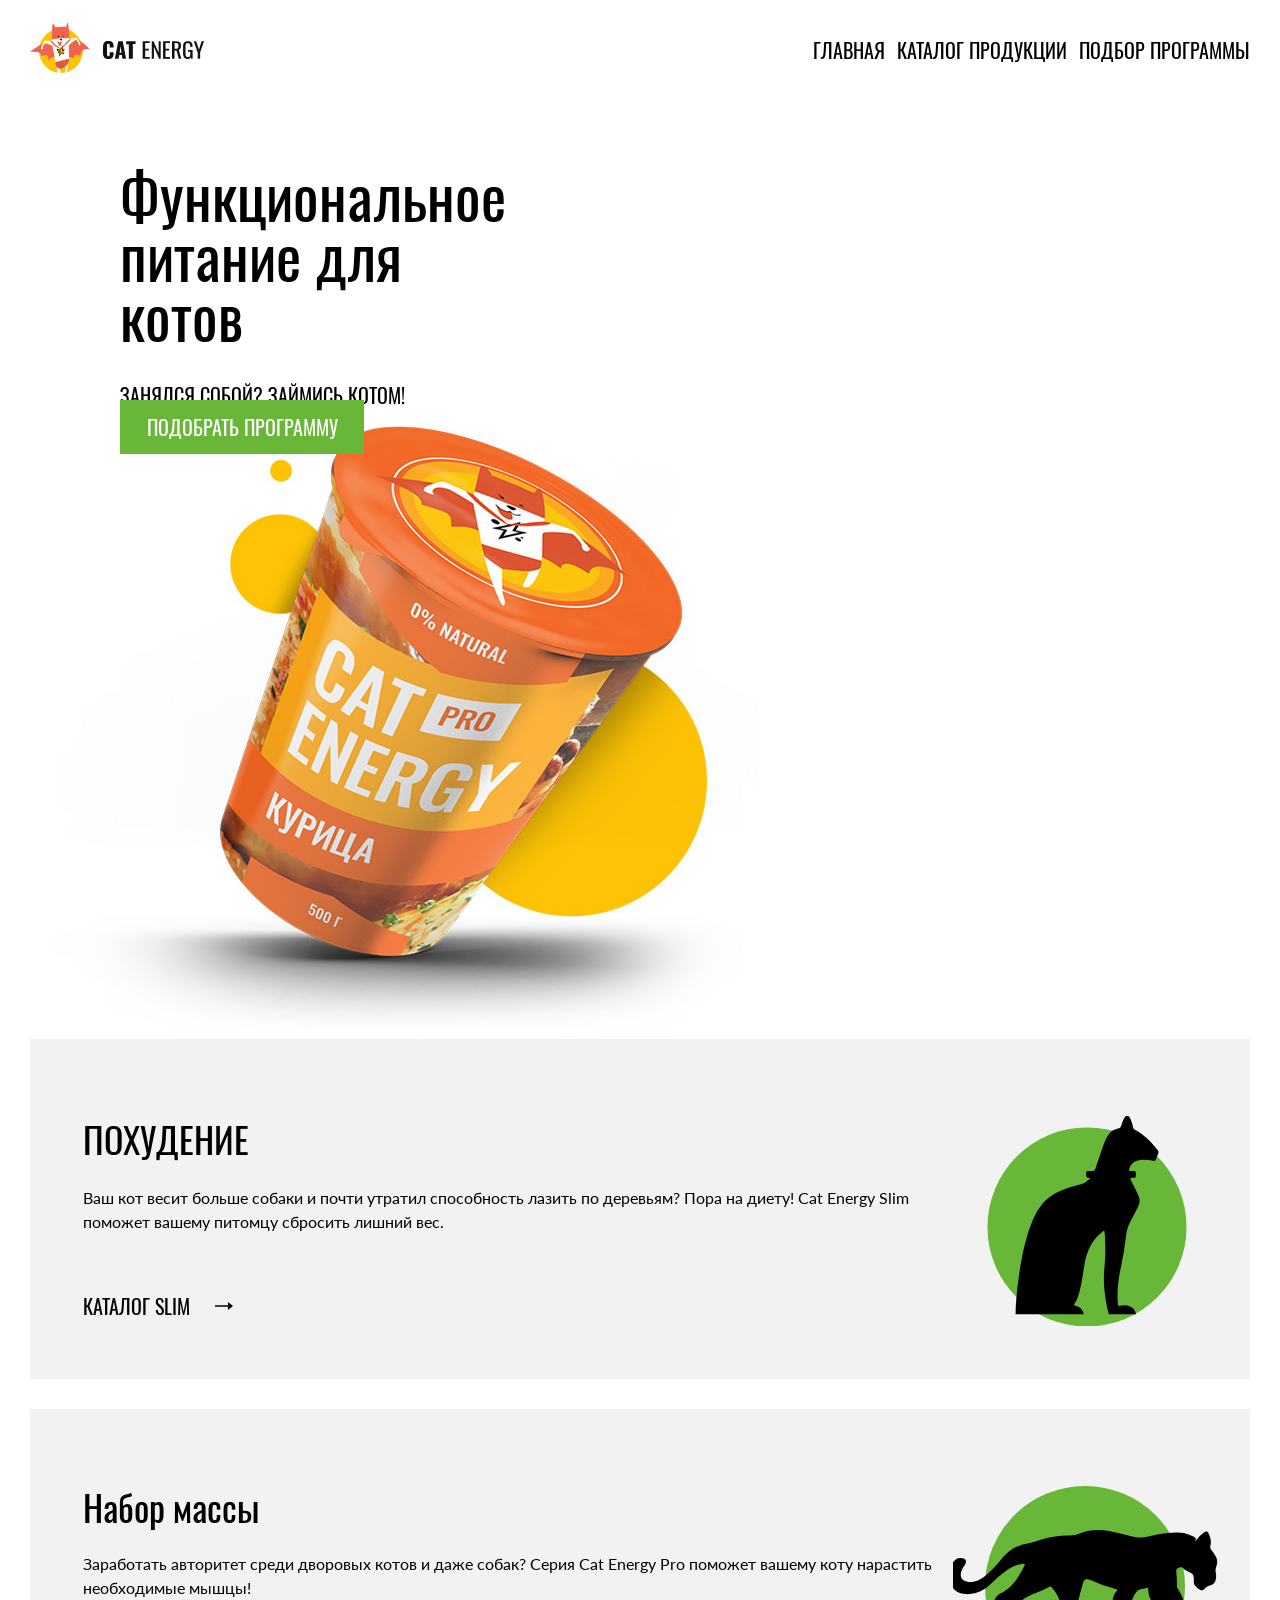
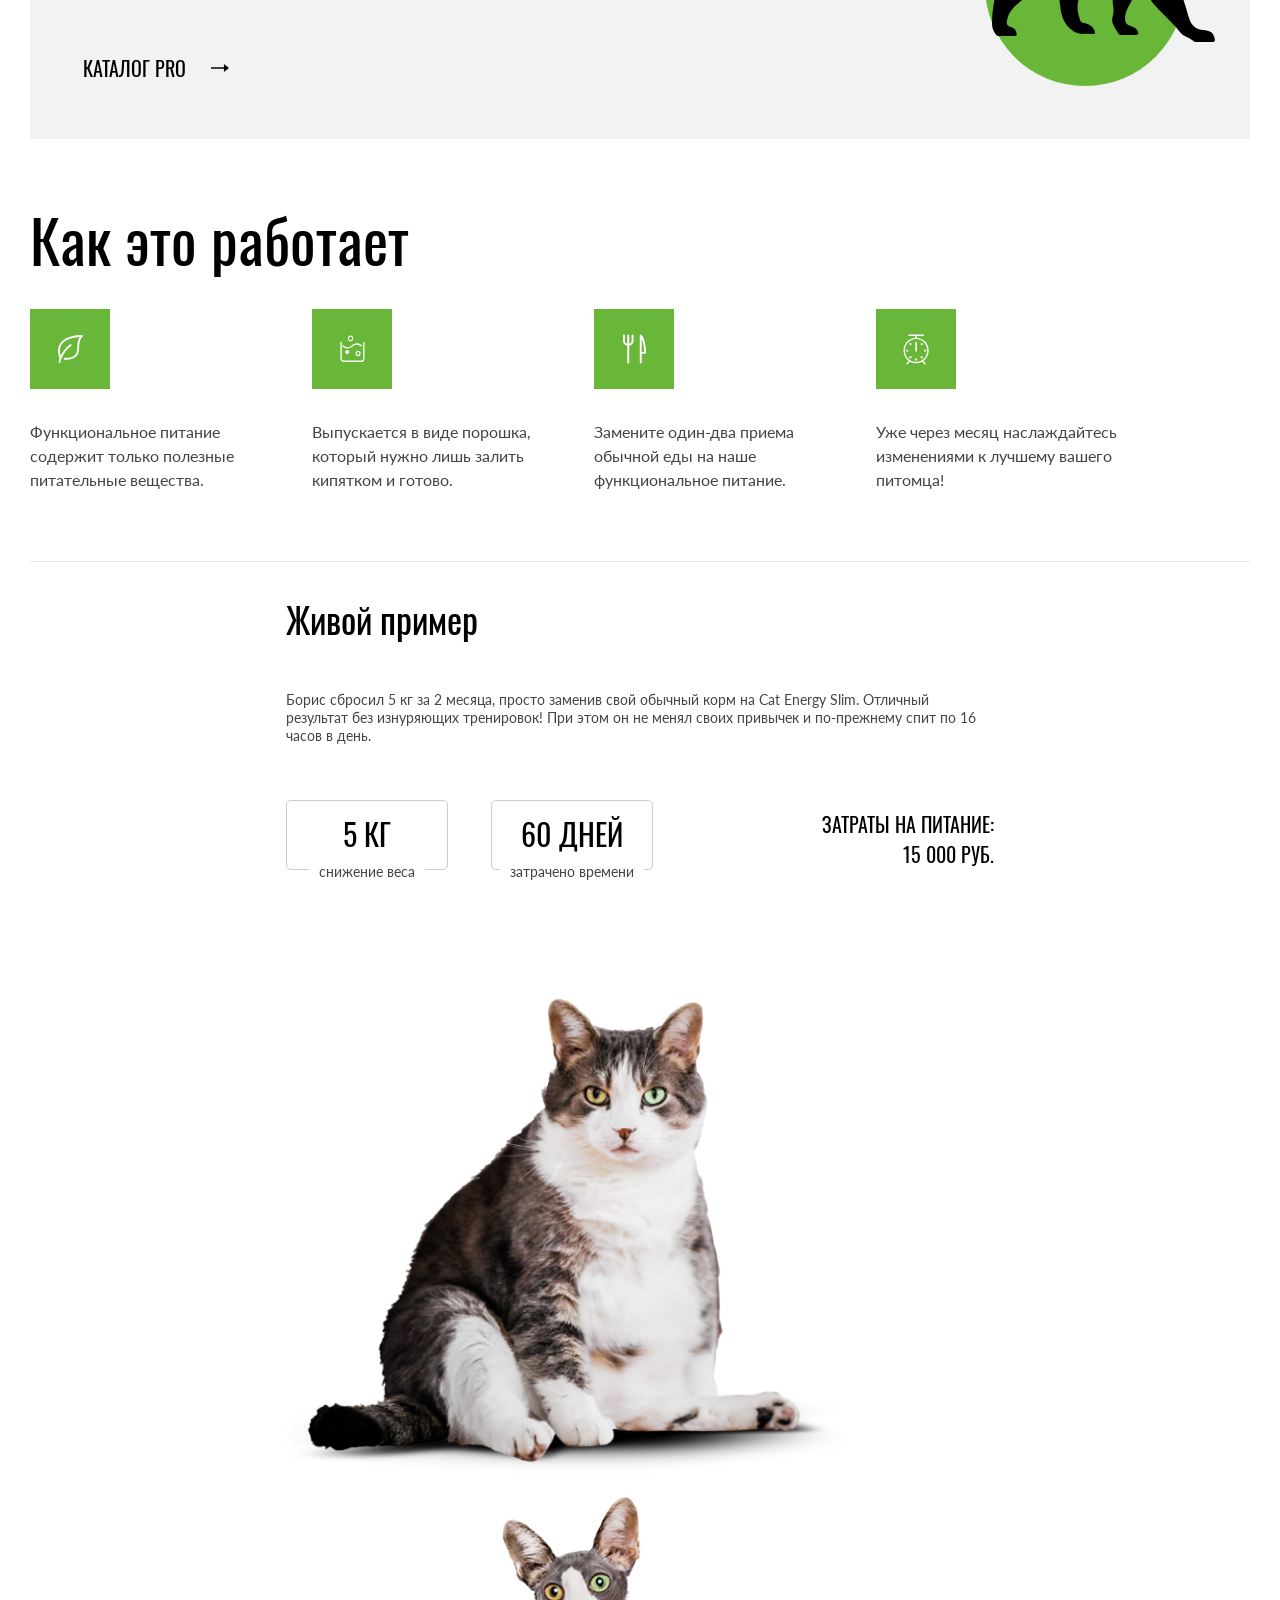
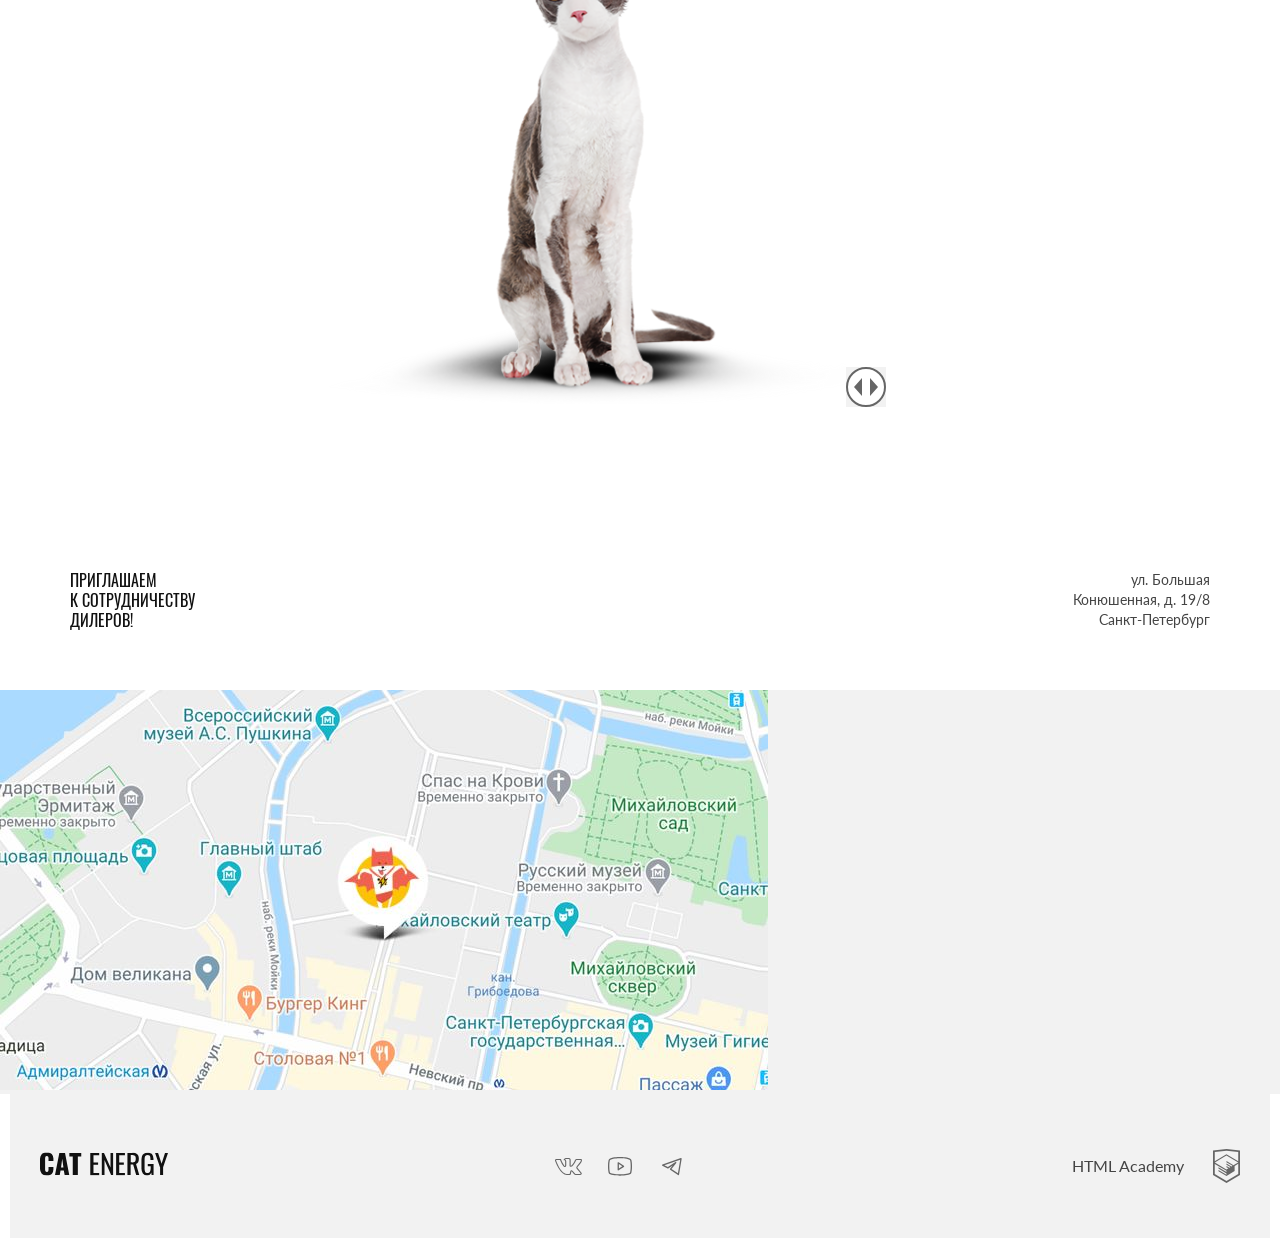
==== index.html @ d6a77692 "Deploying to gh-pages from @ Sergeykanyugin/2157855-cat-energy-32@6ef570b27a015b5680f793f6cf1603b105" ====
<!DOCTYPE html><html class="page" lang="ru"><head><meta charset="UTF-8"><title>Главная - CAT ENERGY</title><meta name="viewport" content="width=device-width,initial-scale=1"><link rel="stylesheet" href="styles/styles.css"><link rel="icon" href="favicon.ico"><link rel="icon" href="favicons/icon.svg" type="image/svg+xml"><link rel="apple-touch-icon" href="favicons/apple.png"><link rel="manifest" href="manifest.webmanifest"><script src="scripts/index.js" defer="defer"></script></head><body class="page__body"><header class="header"><div class="header__wrapper"><a class="header__logo" href="index.html"><picture><source width="70" height="59" type="image/svg+xml" media="(min-width: 1440px)" srcset="images/logo-desktop.svg"><source width="60" height="50" type="image/svg+xml" media="(min-width: 768px)" srcset="images/logo-tablet.svg"><img class="header__image" src="images/logo-mobile.svg" width="33" height="38" alt="Логотип Кэт энерджи"></picture></a><a class="header__logo-text" href="index.html"><img src="images/logo-text.svg" width="101" height="18" alt="Логотип с названием магазина Кэт энерджи"> </a><button class="header__toggle" type="button" aria-label="Открыть меню"></button></div><nav class="nav"><div class="nav__wrapper"><ul class="nav__list"><li class="nav__item nav__item--activity"><a class="nav__item-link" href="index.html">ГЛАВНАЯ</a></li><li class="nav__item"><a class="nav__item-link" href="catalog.html">КАТАЛОГ ПРОДУКЦИИ</a></li><li class="nav__item"><a class="nav__item-link" href="program.html">ПОДБОР ПРОГРАММЫ</a></li></ul></div></nav></header><main class="main-container"><h1 class="visually-hidden">Кэт энерджи - лучшее питание для котов</h1><section class="program"><h2 class="program__title">Функциональное питание для котов</h2><p class="program__slogan">ЗАНЯЛСЯ СОБОЙ? ЗАЙМИСЬ КОТОМ!</p><picture><source width="552" height="499" type="image/png" media="(min-width: 1440px)" srcset="images/index-can-desktop@1x.png, images/index-can-desktop@2x.png 2x"><source width="709" height="609" type="image/png" media="(min-width: 768px)" srcset="images/index-can-tablet@1x.png, images/index-can-tablet@2x.png 2x"><img class="program__image" src="images/index-can-mobile@1x.png" srcset="images/index-can-mobile@2x.png 2x" width="280" height="270" alt="Упаковка Кэт энерджи"></picture><a class="program__button button" href="catalog.html">ПОДОБРАТЬ ПРОГРАММУ</a></section><section class="add-catalog"><h2 class="visually-hidden">Какой каталог выбрать</h2><ul class="add-catalog__list"><li class="add-catalog__item add-catalog__item--lose"><h2 class="add-catalog__title">ПОХУДЕНИЕ</h2><p class="add-catalog__description">Ваш кот весит больше собаки и почти утратил способность лазить по деревьям? Пора на диету! Cat Energy Slim поможет вашему питомцу сбросить лишний вес.</p><a class="add-catalog__link" href="catalog.html">КАТАЛОГ SLIM</a></li><li class="add-catalog__item add-catalog__item--gain"><h2 class="add-catalog__title">Набор массы</h2><p class="add-catalog__description">Заработать авторитет среди дворовых котов и даже собак? Серия Cat Energy Pro поможет вашему коту нарастить необходимые мышцы!</p><a class="add-catalog__link" href="catalog.html">КАТАЛОГ PRO</a></li></ul></section><section class="work"><div class="work__wrapper"><h2 class="work__title">Как это работает</h2><ul class="work__list"><li class="work__item work__item--leaf"><p class="work__description">Функциональное питание содержит только полезные питательные вещества.</p></li><li class="work__item work__item--botle"><p class="work__description">Выпускается в виде порошка, который нужно лишь залить кипятком и готово.</p></li><li class="work__item work__item--eat"><p class="work__description">Замените один-два приема обычной еды на наше функциональное питание.</p></li><li class="work__item work__item--time"><p class="work__description">Уже через месяц наслаждайтесь изменениями к лучшему вашего питомца!</p></li></ul></div></section><section class="stats"><h2 class="stats__title">Живой пример</h2><p class="stats__description">Борис сбросил 5 кг за 2 месяца, просто заменив свой обычный корм на Cat Energy Slim. Отличный результат без изнуряющих тренировок! При этом он не менял своих привычек и по-прежнему спит по 16 часов в день.</p><dl class="stats__list"><div class="stats__item"><dt class="stats__example">снижение веса</dt><dd class="stats__text">5 КГ</dd></div><div class="stats__item"><dt class="stats__example">затрачено времени</dt><dd class="stats__text">60 ДНЕЙ</dd></div><div class="stats__item-cost"><dt class="stats__cost-example">ЗАТРАТЫ НА ПИТАНИЕ:</dt><dd class="stats__cost-text">15 000 РУБ.</dd></div></dl><div class="stats__difference slider"><picture><source width="560" height="512" type="image/png" media="(min-width: 768px)" srcset="images/cat-before-tablet@1x.png, images/cat-before-tablet@2x.png 2x"><img class="stats__image" src="images/cat-before-mobile@1x.png" srcset="images/cat-before-mobile@2x.png 2x" width="280" height="256" alt="Картинка толстого кота слева"></picture><picture><source width="560" height="512" type="image/png" media="(min-width: 768px)" srcset="images/cat-after-tablet@1x.png, images/cat-after-tablet@2x.png 2x"><img class="stats__image" src="images/cat-after-mobile@1x.png" srcset="images/cat-after-mobile@2x.png 2x" width="280" height="256" alt="Картинка худого кота справа"></picture><button class="stats__slider" type="button" aria-label="Кнопка слайдера"></button></div></section></main><footer class="footer"><div class="footer__address address"><b class="address__title">ПРИГЛАШАЕМ<br>К СОТРУДНИЧЕСТВУ ДИЛЕРОВ!</b><p class="address__text">ул. Большая Конюшенная, д. 19/8 Санкт-Петербург</p></div><div class="footer__map location"><picture><source width="1440" height="400" type="image/jpg" media="(min-width: 1440px)" srcset="images/location-desktop@1x.jpg, images/location-desktop@2x.jpg 2x"><source width="768" height="400" type="image/jpg" media="(min-width: 768px)" srcset="images/location-tablet@1x.jpg, images/location-tablet@2x.jpg 2x"><img class="location__image" src="images/location-mobile@1x.jpg" srcset="images/location-mobile@2x.jpg 2x" width="320" height="362" alt="Локация магазина"></picture></div><div class="footer__logo-wrapper"><div class="footer__logo logo-text"><a class="logo-text__link" href="index.html"><img src="images/logo-text.svg" width="128" height="24" alt="Название магазина Кэт энерджи"></a></div><div class="footer__social social"><ul class="social__list"><li class="social__item"><a class="social__link social__link--vkontakte" href="https://vk.com/htmlacademy"><span class="visually-hidden">Мы в вконтакте</span></a></li><li class="social__item"><a class="social__link social__link--youtube" href="https://www.youtube.com/user/htmlacademyru"><span class="visually-hidden">Мы на ютубе</span></a></li><li class="social__item"><a class="social__link social__link--telegram" href="https://t.me/htmlacademy"><span class="visually-hidden">Мы в телеграме</span></a></li></ul></div><div class="footer__link"><a class="footer__copyright" href="#">HTML Academy</a></div></div></footer></body></html>
---- styles/styles.css ----
body{color:#444;font-family:Lato,sans-serif;font-size:14px;line-height:18px}.page__body{margin:auto 20px}a{text-decoration:none}@media (width>=768px){.page__body{margin:auto 30px}}@media (width>=1440px){.page__body{margin:auto 110px}}@font-face{font-family:Lato;font-weight:400;font-style:normal;src:url(../fonts/lato/Lato-Regular.woff2)format("woff2");font-display:swap}@font-face{font-family:Oswald;font-weight:400;font-style:normal;src:url(../fonts/oswald/oswaldregular.woff2)format("woff2");font-display:swap}.visually-hidden{white-space:nowrap;-webkit-clip-path:inset(100%);clip-path:inset(100%);clip:rect(0 0 0 0);border:0;width:1px;height:1px;margin:-1px;padding:0;position:absolute;overflow:hidden}.button{text-align:center;color:#fff;cursor:pointer;background-color:#68b738;border:none;font-family:Oswald,sans-serif;font-size:16px;font-weight:400;line-height:20px;text-decoration:none;display:block}.header{color:#000;background-color:#fff;flex-direction:column;margin:0;padding:10px 0 14px;list-style:none;display:flex}.header__wrapper{flex-direction:row;justify-content:space-between;align-items:center;margin:0;padding:0;display:flex}.header__logo{justify-content:center;align-items:center;width:33px;height:38px;display:flex}.header__image:hover{opacity:.8}.header__image:active{opacity:.6}.header__logo-text{justify-content:center;align-items:center;display:flex}.header__logo-text:hover{opacity:.8}.header__logo-text:active{opacity:.6}.header__toggle{background-color:#fff;background-image:url(../icons/stack.svg#logo-menu);background-repeat:no-repeat;background-size:contain;border:none;width:24px;height:24px}@media (width>=768px){.header{flex-direction:row;justify-content:space-between;align-items:center;padding:0}.header__toggle{display:none}.header__logo{width:60px;height:100px}.header__logo-text{width:101px;margin-left:13px;margin-right:auto}}@media (width>=1440px){.header__logo{height:114px;margin-right:13px}.header__logo-text{margin-left:14px;margin-right:auto}.header__toggle{display:none;position:relative}}.nav{color:#000;margin:0;padding:0;font-family:Oswald,sans-serif;font-size:20px;line-height:20px;display:flex}.nav__list{flex-direction:column;margin:0;padding:0;list-style:none;display:flex}.nav__wrapper{flex-wrap:wrap;margin:0;padding:0;list-style:none;display:block}.nav__item-link{color:#000}@media (width>=768px){.nav__list{flex-direction:row;justify-content:space-between;width:437px;display:flex}}@media (width>=1440px){.nav__list{flex-direction:row;justify-content:space-between;width:473px;display:flex}}.site-list__item{color:#000;font-family:Oswald,sans-serif;font-size:20px;line-height:20px}.program{background-color:#68b738;margin-left:-20px;margin-right:-20px}@media (width>=768px){.program{background-color:#fff;margin:0;padding-top:65px}}@media (width>=1440px){.program{height:580px;padding-top:110px}}.program__title{text-align:center;color:#fff;width:250px;margin:auto 35px;font-family:Oswald,sans-serif;font-size:36px;font-weight:400;line-height:36px}@media (width>=768px){.program__title{color:#000;text-align:start;width:416px;margin-left:90px;font-size:60px;line-height:60px}}@media (width>=1440px){.program__title{margin-left:80px}}.program__slogan{text-align:center;color:#fff;width:200px;margin:25px 0 0 60px;font-family:Oswald,sans-serif;font-size:14px;font-weight:400;line-height:14px}@media (width>=768px){.program__slogan{color:#000;text-align:start;width:285px;margin-top:40px;margin-left:90px;font-size:20px;line-height:20px}}.program__image{margin-top:29px;margin-left:20px;padding:0}@media (width>=768px){.program__image{margin-top:21px}}@media (width>=1440px){.program__image{margin:0;position:absolute;top:143px;left:557px}}.program__button{color:#fff;width:280px;margin-top:3px;margin-left:20px;padding:10px 0}@media (width>=768px){.program__button{width:244px;margin:0;padding:14px 0;font-size:20px;line-height:26px;position:absolute;top:400px;left:120px}}@media (width>=1440px){.program__button{top:456px;left:190px}}.add-catalog__list{flex-flow:column wrap;justify-content:center;gap:20px;margin:0;padding:20px 0;list-style:none;display:flex}@media (width>=768px){.add-catalog__list{gap:30px;padding:0 0 45px}}@media (width>=1440px){.add-catalog__list{flex-direction:row;gap:80px;padding:82px 0 71px}}.add-catalog__item{background-color:#f2f2f2;grid-template-columns:70px 1fr;gap:22px 0;padding:21px 20px;display:grid}@media (width>=768px){.add-catalog__item{grid-template-rows:repeat(3,auto);grid-template-columns:1fr 240px;gap:24px 10px;padding:77px 63px 53px 53px}}@media (width>=1440px){.add-catalog__item{grid-template-columns:152px 1fr;gap:10px;max-width:466px;padding:47px 52px 55px}}.add-catalog__item:before{content:"";background-color:#f2f2f2;background-position:50%;background-repeat:no-repeat;background-size:contain;width:67px;height:50px}@media (width>=768px) and (width<=1439px){.add-catalog__item:before{grid-area:1/2/-1/3;justify-self:end}}.add-catalog__item--lose:before{background-image:url(../icons/stack.svg#cat-back);background-repeat:no-repeat;background-size:50px 53px}@media (width>=768px){.add-catalog__item--lose:before{background-size:200px 211px;width:200px;height:210px}}@media (width>=1440px){.add-catalog__item--lose:before{background-size:100px 106px;width:100px;height:106px;margin-top:-6px}}.add-catalog__item--gain:before{background-image:url(../icons/stack.svg#tiger-back);background-repeat:no-repeat;background-size:67px 50px}@media (width>=768px){.add-catalog__item--gain:before{background-size:268px 200px;align-self:center;width:268px;height:200px;margin-left:0;margin-right:-34px}}@media (width>=1440px){.add-catalog__item--gain:before{background-size:134px 100px;width:134px;height:100px;margin-left:-15px;margin-right:0}}.add-catalog__title{color:#000;align-self:center;margin:0;font-family:Oswald,sans-serif;font-size:24px;font-weight:400;line-height:37px}@media (width>=768px){.add-catalog__title{font-size:36px;line-height:36px}}.add-catalog__description{color:#444;text-align:left;grid-column:1/-1;margin:0;font-size:14px;line-height:18px}@media (width>=768px){.add-catalog__description{color:#000;font-size:16px;line-height:24px}}@media (width>=1440px){.add-catalog__description{padding-top:30px}}@media (width>=768px) and (width<=1439px){.add-catalog__description{grid-area:unset}}.add-catalog__link{color:#000;grid-column:1/-1;align-items:center;padding-top:19px;font-family:Oswald,sans-serif;font-size:16px;line-height:16px;text-decoration:none;display:flex}@media (width>=768px){.add-catalog__link{color:#000;border:none;gap:25px;font-size:20px;line-height:1.5em}}@media (width>=768px) and (width<=1439px){.add-catalog__link{grid-area:unset;justify-self:start}}@media (width>=1440px){.add-catalog__link{padding-top:13px}}.add-catalog__link:after{content:"";background-color:#f2f2f2;background-image:url(../icons/stack.svg#arrow);background-position:50%;background-repeat:no-repeat;background-size:contain;width:24px;height:12px;display:block}.work{margin:0;padding:0 0 49px;display:flex}@media (width>=768px){.work{padding:25px 0 69px}}@media (width>=1440px){.work{padding:51px 79px 47px 0}}.work__title{color:#000;margin:0;padding:0;font-family:Oswald,sans-serif;font-size:36px;font-weight:400;line-height:40px}@media (width>=768px){.work__title{font-size:60px;line-height:60px}}.work__list{flex-direction:column;gap:20px;margin:40px 0 0;padding:0;list-style:none;display:flex}@media (width>=768px){.work__list{flex-flow:wrap;gap:37px}}@media (width>=1440px){.work__list{flex-flow:row;gap:37px 80px}}.work__item{flex-direction:row;justify-content:space-between;gap:20px;display:flex}@media (width>=768px){.work__item{flex-direction:column;gap:31px}}.work__item:before{content:"";background-color:#68b738;background-position:50%;background-size:contain;width:60px;height:60px;display:block}@media (width>=768px){.work__item:before{width:80px;height:80px}}.work__item--leaf:before{background-image:url(../icons/stack.svg#icon-leaf);background-repeat:no-repeat;background-size:30px 32px}.work__item--botle:before{background-image:url(../icons/stack.svg#icon-botle);background-repeat:no-repeat;background-size:25px 28px}.work__item--eat:before{background-image:url(../icons/stack.svg#icon-eat);background-repeat:no-repeat;background-size:25px 30px}.work__item--time:before{background-image:url(../icons/stack.svg#icon-time);background-repeat:no-repeat;background-size:26px 31px}.work__description{width:245px;margin:0}@media (width>=768px){.work__description{font-size:16px;line-height:24px}}.stats{padding-top:25px 0 40px;background-color:#eaeaea;grid-template-columns:1fr 280px 1fr;display:grid}@media (width>=768px){.stats{background-color:#fff;border-top:1px solid #e6e6e6;grid-template-columns:1fr 708px 1fr;padding:0 0 100px}}@media (width>=1440px){.stats{background:#f2f2f2;border-top:none;grid-template-rows:repeat(3,auto);grid-template-columns:1fr 433px 767px 1fr;padding-bottom:50px}}.stats__title{color:#000;grid-area:1/2/2/3;margin:0;padding-bottom:40px;font-family:Oswald,sans-serif;font-size:36px;font-weight:400;line-height:40px}@media (width>=768px){.stats__title{padding-top:45px;padding-bottom:60px;line-height:24px}}@media (width>=1440px){.stats__title{padding-top:48px;padding-bottom:76px}}.stats__description{grid-column:2/3;margin:0;padding-bottom:20px;font-size:14px;line-height:18px}@media (width>=768px){.stats__description{padding-bottom:55px}}@media (width>=1440px){.stats__description{padding-top:70px;padding-bottom:70px}}.stats__list{flex-wrap:wrap;grid-column:2/3;justify-content:center;gap:15px 32px;margin:0;padding-bottom:20px;display:flex}@media (width>=768px){.stats__list{justify-content:start;gap:43px;padding-bottom:100px}}@media (width>=1440px){.stats__list{gap:54px 43px;padding-bottom:25px}}.stats__item{flex-direction:column;flex-basis:124px;display:flex}@media (width>=768px){.stats__item{flex-basis:162px}}.stats__example{text-align:center;color:#444;text-transform:lowercase;background-color:#eaeaea;order:2;align-self:center;margin:-8px 19px 0;padding:0 10px;font-size:12px;line-height:12px;display:block}@media (width>=768px){.stats__example{background-color:#fff;margin:-4px 8px 0;font-size:14px}}@media (width>=1440px){.stats__example{background-color:#f2f2f2}}.stats__text{text-align:center;text-transform:uppercase;color:#000;border:1px solid #cdcdcd;border-radius:5px;margin:0;padding:11px 14px 14px;font-family:Oswald,sans-serif;font-size:24px;line-height:24px}@media (width>=768px){.stats__text{padding:14px 14px 17px;font-size:30px;line-height:37px}}.stats__item-cost{text-transform:uppercase;color:#000;flex-wrap:wrap;justify-content:center;gap:10px;width:100%;font-family:Oswald,sans-serif;font-size:14px;font-weight:400;line-height:20px;display:flex}@media (width>=768px) and (width<=1439px){.stats__item-cost{text-align:right;flex-direction:column;flex-basis:290px;width:auto;margin-left:auto;font-size:20px}}@media (width>=1440px){.stats__item-cost{gap:25px;width:365px;font-size:20px}}.stats__cost-text{margin:0}.stats__difference{grid-column:2/3;justify-self:center}@media (width>=1440px){.stats__difference{grid-area:1/3/-1/4;justify-self:right;margin-top:50px}}.stats__slider{background-color:#f2f2f2;background-image:url(../icons/stack.svg#slider);border:none;width:40px;height:40px}.footer{flex-direction:column;margin:0;padding:0;display:flex}.footer__address{padding:26px 0;display:flex}@media (width>=768px){.footer__address{justify-content:space-between;padding:60px 40px}}@media (width>=1440px){.footer__address{width:407px;margin-top:95px;margin-left:110px;padding:60px 78px;position:absolute}}.address__text{width:140px;margin:0}@media (width>=768px){.address__text{text-align:right}}@media (width>=1440px){.address__text{text-align:left}}.address__title{text-align:left;width:140px}.footer__map{background-color:#f2f2f2;margin:0 -20px}@media (width>=768px){.footer__map{margin:0 -30px}}@media (width>=1440px){.footer__map{margin:0 -110px}}.footer__logo-wrapper{background-color:#f2f2f2;margin:0 -20px}@media (width>=768px){.footer__logo-wrapper{flex-direction:row;justify-content:space-between;align-items:center;margin:0 -20px;padding:55px 30px;display:flex}}@media (width>=1440px){.footer__logo-wrapper{margin:0 -110px;padding:55px 110px}}.footer__logo{text-align:center;background-color:#f2f2f2;border-bottom:1px solid #d9d9d9;margin:0 20px;padding:40px 0 20px}@media (width>=768px){.footer__logo{border-bottom:none;margin:0;padding:0}}.footer__social{background-color:#f2f2f2;margin:0;padding:0 20px}@media (width>=768px){.footer__social{padding:0}}.social__list{border-bottom:1px solid #d9d9d9;justify-content:space-between;margin:0;padding:20px 74px;display:flex}@media (width>=768px){.social__list{border-bottom:none;width:132px;padding:0}}.footer__link{margin:0;padding:20px 20px 40px}@media (width>=768px){.footer__link{width:168px;padding:0}}.footer__copyright{color:#444;justify-content:space-between;align-items:center;font-size:16px;line-height:20px;display:flex}.footer__copyright:after{content:"";background-image:url(../icons/stack.svg#htmlacademy);background-position:50%;background-repeat:no-repeat;background-size:contain;width:27px;height:34px;display:block}.address{background-color:#fff}.address--grey{background-color:#f2f2f2}.address__title{color:#111;font-family:Oswald,sans-serif;font-size:16px;font-weight:400;line-height:20px}.address__text{line-height:20px}.social__item{list-style-type:none}.social__link:before{content:"";background-position:50%;background-size:contain;width:28px;height:22px;display:block}.social__link--vkontakte:before{background-image:url(../icons/stack.svg#vkontakte);background-repeat:no-repeat;background-size:contain}.social__link--youtube:before{background-image:url(../icons/stack.svg#youtube);background-repeat:no-repeat;background-size:contain}.social__link--telegram:before{background-image:url(../icons/stack.svg#telegram);background-repeat:no-repeat;background-size:contain}.catalog__title{color:#000;margin:27px 0 41px;font-family:Oswald,sans-serif;font-size:36px;font-weight:400;line-height:36px}@media (width>=768px){.catalog__title{margin:40px 0 85px}}@media (width>=1440px){.catalog__title{margin:45px 0 85px}}.catalog__list{flex-wrap:wrap;margin:0;padding:0;list-style:none;display:flex}@media (width>=768px){.catalog__list{gap:60px;max-width:708px;margin-inline:auto}}@media (width>=1440px){.catalog__list{gap:65px 80px;max-width:1220px}}.catalog__item{border-top:1px solid #ebebeb;justify-content:center;width:100%;display:flex}@media (width>=768px){.catalog__item{width:unset;border:none}}.catalog__item:last-of-type{border-bottom:1px solid #ebebeb}.card{grid-template-rows:repeat(3,auto);grid-template-columns:140px 1fr;width:280px;padding:20px 0 25px;display:grid}@media (width>=768px){.card{grid-template-rows:auto 1fr auto;grid-template-columns:1fr;gap:16px;width:250px;padding:0 37px 40px}}@media (width>=1440px){.card{grid-template-rows:auto auto 1fr auto;gap:7px;width:169px}}.card--all{background:#fff;flex-direction:column;display:flex}@media (width>=768px){.card--all{border:2px solid #f2f2f2;margin-top:81px;padding:0 35px 38px}}.card--all:before{content:"";background-image:url(../icons/stack.svg#plus);background-position:50%;background-repeat:no-repeat;background-size:contain;place-self:center;width:30px;height:30px;margin-top:3px;margin-bottom:24px;display:block}@media (width>=768px){.card--all:before{width:60px;height:60px;margin-top:50px;margin-bottom:33px}}@media (width>=1440px){.card--all:before{margin-bottom:30px}}.card__link-image{grid-row:1/-2;place-self:center}@media (width>=768px){.card__link-image{grid-row:unset}}.card__image{object-fit:contain;object-position:center;height:100px}@media (width>=768px){.card__image{height:225px}}.card__link-title{width:90px;text-decoration:none;transition:opacity .5s}@media (width>=768px){.card__link-title{justify-self:center;width:150px}}.card__link-title:hover{opacity:.6}.card__link-title:active{opacity:.3}.card__title{color:#222;text-transform:uppercase;margin:0 0 14px;font-family:Oswald,sans-serif;font-size:16px;font-weight:400;line-height:20px}@media (width>=768px){.card__title{text-align:center;margin-bottom:0;font-size:20px;line-height:24px}}@media (width>=1440px){.card__title{margin-bottom:10px}}.card__title--all{text-align:center;color:#111;font-family:Oswald,sans-serif;font-size:16px;line-height:20px}@media (width>=768px) and (width<=1439px){.card__title--all{margin-bottom:10px;padding-inline:35px}}@media (width>=1440px){.card__title--all{margin-bottom:20px}}.card__list{text-align:center;margin:0;padding:0;font-size:12px;line-height:16px}@media (width>=768px){.card__list{flex-grow:1;font-size:16px;line-height:18px}}.card__item{justify-content:space-between;display:flex}@media (width>=768px){.card__item{border-bottom:1px solid #cdcdcd;padding:5px 0}}.card__item:last-of-type{padding-bottom:10px}.card__food{text-align:left}@media (width>=768px){.card__food{line-height:20px}}.card__description{text-align:right;margin:0}@media (width>=768px){.card__description{line-height:20px}}.card__description--all{text-align:center;font-size:16px;line-height:18px}@media (width>=768px){.card__description--all{padding-inline:35px}}@media (width>=1440px){.card__description--all{padding:0}}.card__button{grid-area:-2/1/-1/-1;margin-top:20px;padding:10px 0}@media (width>=768px){.card__button{grid-row:unset;grid-column:unset;margin-top:10px;font-size:16px;line-height:20px}}@media (width>=1440px){.card__button{margin-top:25px}}@media (width>=768px){.card__button--show{margin-top:82px}}@media (width>=1440px){.card__button--show{margin-top:90px}}.more-catalog__title{text-align:center;color:#000;font-family:Oswald,sans-serif;font-size:24px;line-height:24px}.more-card__title{text-align:center;color:#222;font-family:Oswald,sans-serif;font-size:16px;font-weight:400;line-height:16px}.more-card__item{line-height:14px}.more-card__amount{text-align:left}.more-card__price{text-align:right}.promotion{background-color:#68b738}.promotion__description{text-align:center;font-size:16px;line-height:20px}.promotion__present:before{content:"";background-color:#68b738;background-image:url(../icons/stack.svg#icon-gift);background-position:50%;background-repeat:no-repeat;background-size:contain;width:78px;height:80px;display:block}.email-form__title{text-align:center;color:#000;font-family:Oswald,sans-serif;font-size:24px;font-weight:400;line-height:24px}.email-form__label{text-align:center;color:#000;font-family:Oswald,sans-serif;font-size:16px;font-weight:400;line-height:24px}.email-form__button{font-size:20px;line-height:26px}
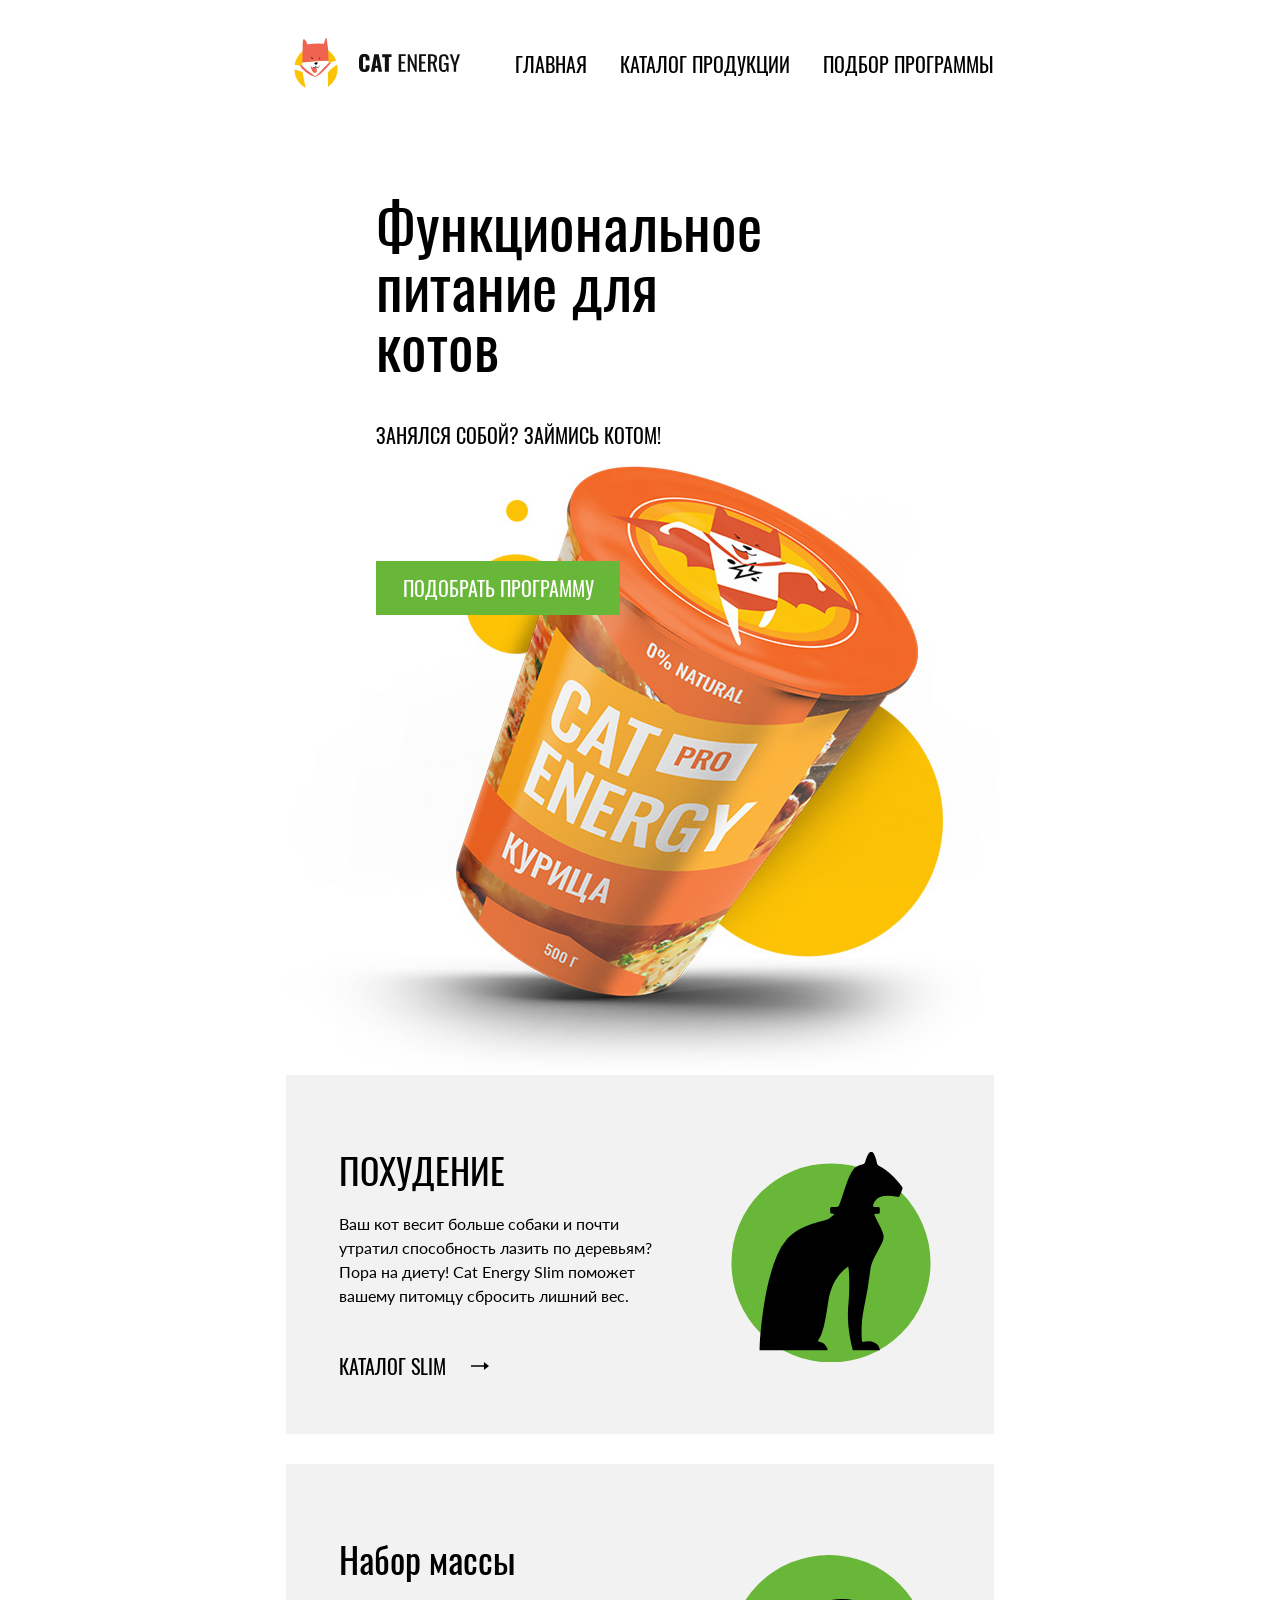
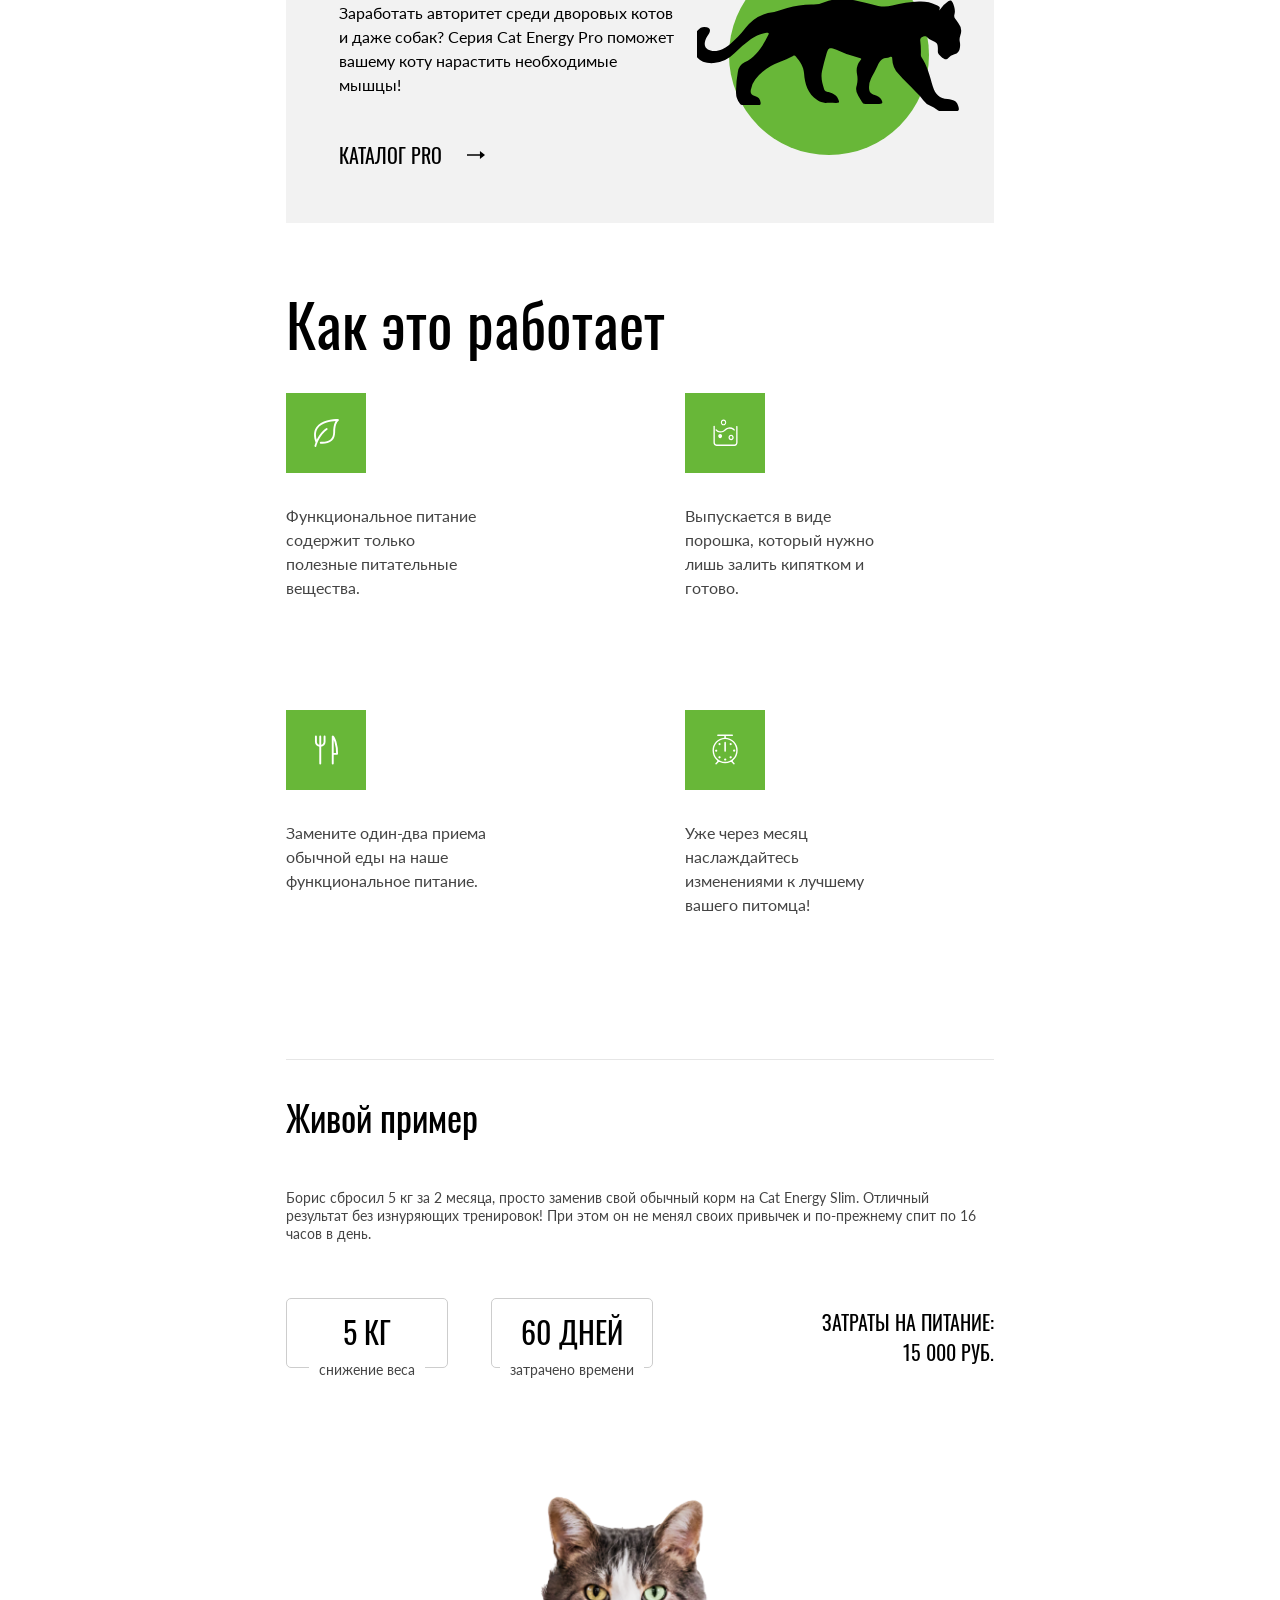
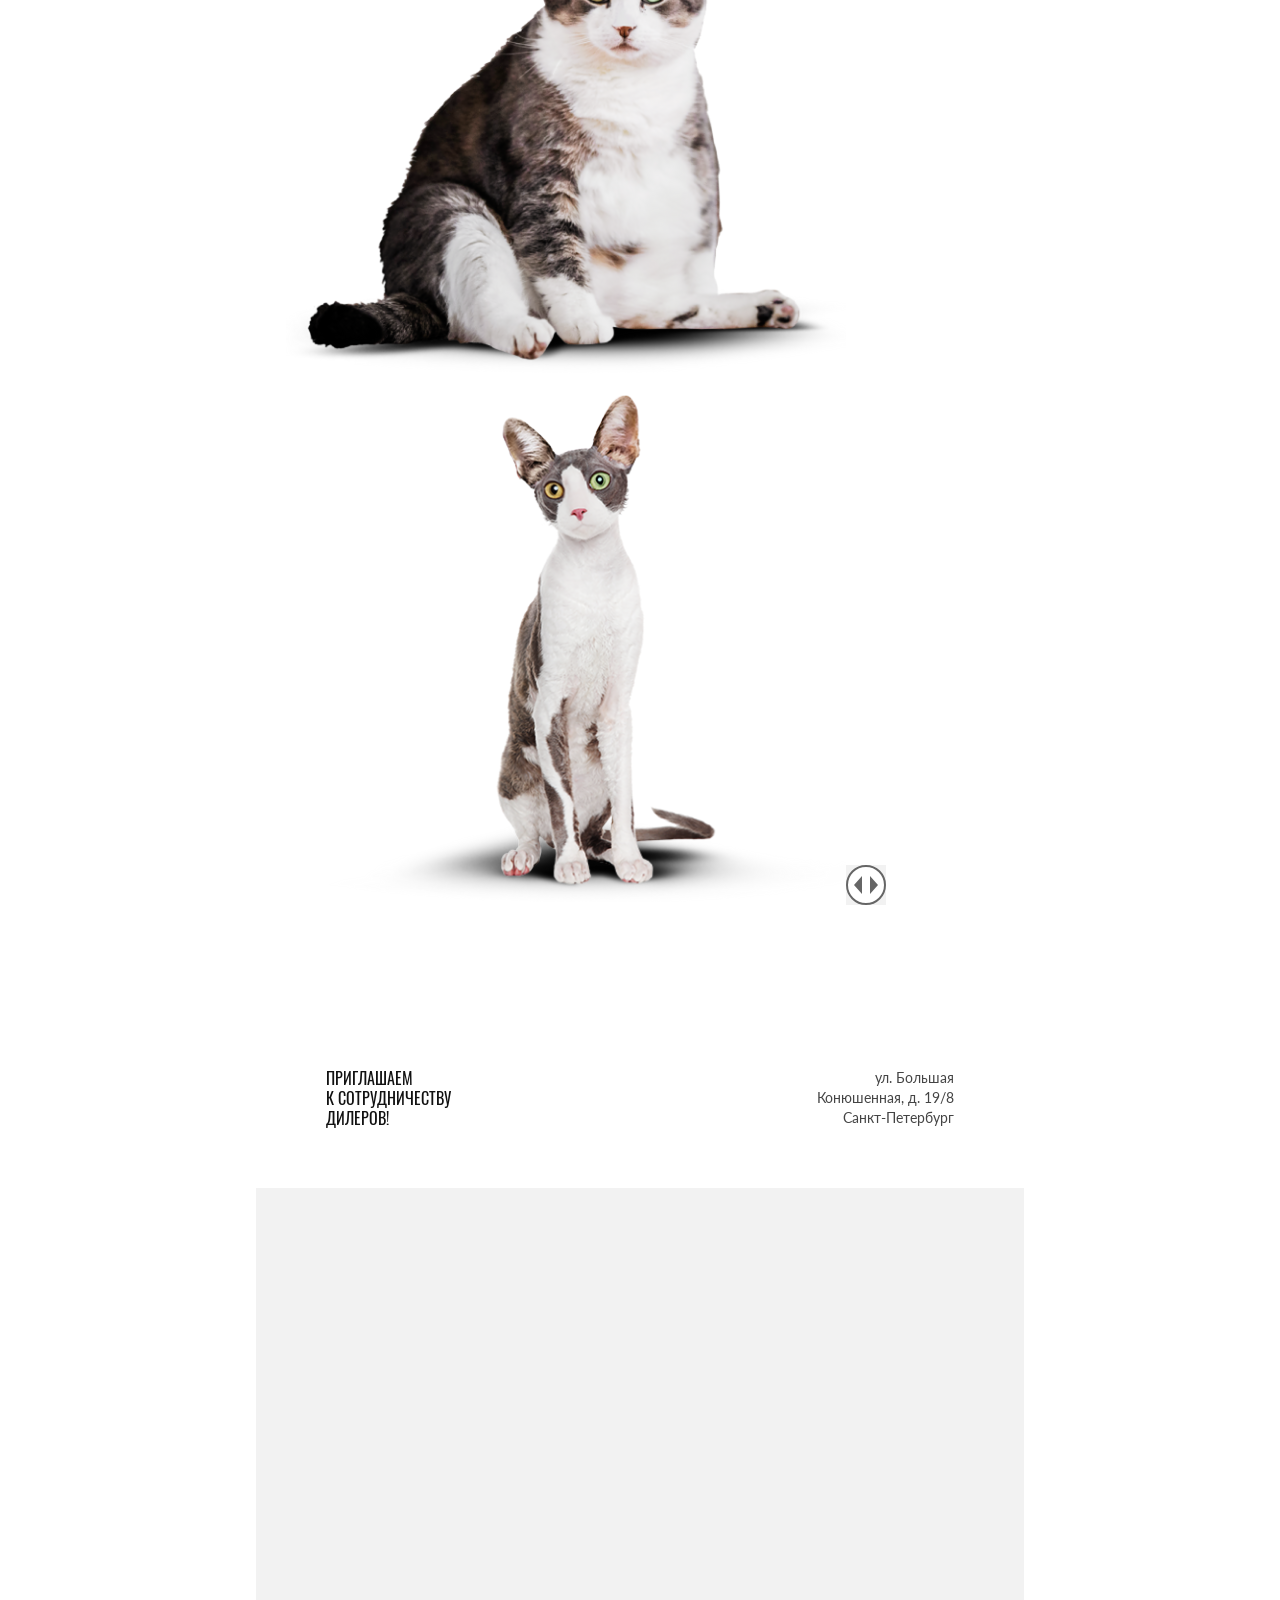
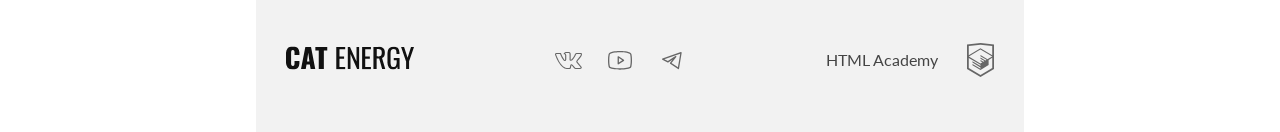
==== commit 307d280a: "Deploying to gh-pages from @ Sergeykanyugin/2157855-cat-energy-32@08cbd7d6b4d80fdf09c63d67a3b7e30441" ====
--- a/index.html
+++ b/index.html
@@ -1 +1 @@
-<!DOCTYPE html><html class="page" lang="ru"><head><meta charset="UTF-8"><title>Главная - CAT ENERGY</title><meta name="viewport" content="width=device-width,initial-scale=1"><link rel="stylesheet" href="styles/styles.css"><link rel="icon" href="favicon.ico"><link rel="icon" href="favicons/icon.svg" type="image/svg+xml"><link rel="apple-touch-icon" href="favicons/apple.png"><link rel="manifest" href="manifest.webmanifest"><script src="scripts/index.js" defer="defer"></script></head><body class="page__body"><header class="header"><div class="header__wrapper"><a class="header__logo" href="index.html"><picture><source width="70" height="59" type="image/svg+xml" media="(min-width: 1440px)" srcset="images/logo-desktop.svg"><source width="60" height="50" type="image/svg+xml" media="(min-width: 768px)" srcset="images/logo-tablet.svg"><img class="header__image" src="images/logo-mobile.svg" width="33" height="38" alt="Логотип Кэт энерджи"></picture></a><a class="header__logo-text" href="index.html"><img src="images/logo-text.svg" width="101" height="18" alt="Логотип с названием магазина Кэт энерджи"> </a><button class="header__toggle" type="button" aria-label="Открыть меню"></button></div><nav class="nav"><div class="nav__wrapper"><ul class="nav__list"><li class="nav__item nav__item--activity"><a class="nav__item-link" href="index.html">ГЛАВНАЯ</a></li><li class="nav__item"><a class="nav__item-link" href="catalog.html">КАТАЛОГ ПРОДУКЦИИ</a></li><li class="nav__item"><a class="nav__item-link" href="program.html">ПОДБОР ПРОГРАММЫ</a></li></ul></div></nav></header><main class="main-container"><h1 class="visually-hidden">Кэт энерджи - лучшее питание для котов</h1><section class="program"><h2 class="program__title">Функциональное питание для котов</h2><p class="program__slogan">ЗАНЯЛСЯ СОБОЙ? ЗАЙМИСЬ КОТОМ!</p><picture><source width="552" height="499" type="image/png" media="(min-width: 1440px)" srcset="images/index-can-desktop@1x.png, images/index-can-desktop@2x.png 2x"><source width="709" height="609" type="image/png" media="(min-width: 768px)" srcset="images/index-can-tablet@1x.png, images/index-can-tablet@2x.png 2x"><img class="program__image" src="images/index-can-mobile@1x.png" srcset="images/index-can-mobile@2x.png 2x" width="280" height="270" alt="Упаковка Кэт энерджи"></picture><a class="program__button button" href="catalog.html">ПОДОБРАТЬ ПРОГРАММУ</a></section><section class="add-catalog"><h2 class="visually-hidden">Какой каталог выбрать</h2><ul class="add-catalog__list"><li class="add-catalog__item add-catalog__item--lose"><h2 class="add-catalog__title">ПОХУДЕНИЕ</h2><p class="add-catalog__description">Ваш кот весит больше собаки и почти утратил способность лазить по деревьям? Пора на диету! Cat Energy Slim поможет вашему питомцу сбросить лишний вес.</p><a class="add-catalog__link" href="catalog.html">КАТАЛОГ SLIM</a></li><li class="add-catalog__item add-catalog__item--gain"><h2 class="add-catalog__title">Набор массы</h2><p class="add-catalog__description">Заработать авторитет среди дворовых котов и даже собак? Серия Cat Energy Pro поможет вашему коту нарастить необходимые мышцы!</p><a class="add-catalog__link" href="catalog.html">КАТАЛОГ PRO</a></li></ul></section><section class="work"><div class="work__wrapper"><h2 class="work__title">Как это работает</h2><ul class="work__list"><li class="work__item work__item--leaf"><p class="work__description">Функциональное питание содержит только полезные питательные вещества.</p></li><li class="work__item work__item--botle"><p class="work__description">Выпускается в виде порошка, который нужно лишь залить кипятком и готово.</p></li><li class="work__item work__item--eat"><p class="work__description">Замените один-два приема обычной еды на наше функциональное питание.</p></li><li class="work__item work__item--time"><p class="work__description">Уже через месяц наслаждайтесь изменениями к лучшему вашего питомца!</p></li></ul></div></section><section class="stats"><h2 class="stats__title">Живой пример</h2><p class="stats__description">Борис сбросил 5 кг за 2 месяца, просто заменив свой обычный корм на Cat Energy Slim. Отличный результат без изнуряющих тренировок! При этом он не менял своих привычек и по-прежнему спит по 16 часов в день.</p><dl class="stats__list"><div class="stats__item"><dt class="stats__example">снижение веса</dt><dd class="stats__text">5 КГ</dd></div><div class="stats__item"><dt class="stats__example">затрачено времени</dt><dd class="stats__text">60 ДНЕЙ</dd></div><div class="stats__item-cost"><dt class="stats__cost-example">ЗАТРАТЫ НА ПИТАНИЕ:</dt><dd class="stats__cost-text">15 000 РУБ.</dd></div></dl><div class="stats__difference slider"><picture><source width="560" height="512" type="image/png" media="(min-width: 768px)" srcset="images/cat-before-tablet@1x.png, images/cat-before-tablet@2x.png 2x"><img class="stats__image" src="images/cat-before-mobile@1x.png" srcset="images/cat-before-mobile@2x.png 2x" width="280" height="256" alt="Картинка толстого кота слева"></picture><picture><source width="560" height="512" type="image/png" media="(min-width: 768px)" srcset="images/cat-after-tablet@1x.png, images/cat-after-tablet@2x.png 2x"><img class="stats__image" src="images/cat-after-mobile@1x.png" srcset="images/cat-after-mobile@2x.png 2x" width="280" height="256" alt="Картинка худого кота справа"></picture><button class="stats__slider" type="button" aria-label="Кнопка слайдера"></button></div></section></main><footer class="footer"><div class="footer__address address"><b class="address__title">ПРИГЛАШАЕМ<br>К СОТРУДНИЧЕСТВУ ДИЛЕРОВ!</b><p class="address__text">ул. Большая Конюшенная, д. 19/8 Санкт-Петербург</p></div><div class="footer__map location"><picture><source width="1440" height="400" type="image/jpg" media="(min-width: 1440px)" srcset="images/location-desktop@1x.jpg, images/location-desktop@2x.jpg 2x"><source width="768" height="400" type="image/jpg" media="(min-width: 768px)" srcset="images/location-tablet@1x.jpg, images/location-tablet@2x.jpg 2x"><img class="location__image" src="images/location-mobile@1x.jpg" srcset="images/location-mobile@2x.jpg 2x" width="320" height="362" alt="Локация магазина"></picture></div><div class="footer__logo-wrapper"><div class="footer__logo logo-text"><a class="logo-text__link" href="index.html"><img src="images/logo-text.svg" width="128" height="24" alt="Название магазина Кэт энерджи"></a></div><div class="footer__social social"><ul class="social__list"><li class="social__item"><a class="social__link social__link--vkontakte" href="https://vk.com/htmlacademy"><span class="visually-hidden">Мы в вконтакте</span></a></li><li class="social__item"><a class="social__link social__link--youtube" href="https://www.youtube.com/user/htmlacademyru"><span class="visually-hidden">Мы на ютубе</span></a></li><li class="social__item"><a class="social__link social__link--telegram" href="https://t.me/htmlacademy"><span class="visually-hidden">Мы в телеграме</span></a></li></ul></div><div class="footer__link"><a class="footer__copyright" href="#">HTML Academy</a></div></div></footer></body></html>+<!DOCTYPE html><html class="page" lang="ru"><head><meta charset="UTF-8"><title>Главная - CAT ENERGY</title><meta name="viewport" content="width=device-width,initial-scale=1"><link rel="stylesheet" href="styles/styles.css"><link rel="icon" href="favicon.ico"><link rel="icon" href="favicons/icon.svg" type="image/svg+xml"><link rel="apple-touch-icon" href="favicons/apple.png"><link rel="manifest" href="manifest.webmanifest"><script src="scripts/index.js" defer="defer"></script></head><body class="page__body"><header class="header index-header"><div class="header__wrapper"><a class="header__logo" href="index.html"><picture><source width="70" height="59" type="image/svg+xml" media="(min-width: 1440px)" srcset="images/logo-desktop.svg"><source width="60" height="50" type="image/svg+xml" media="(min-width: 768px)" srcset="images/logo-tablet.svg"><img class="header__image" src="images/logo-mobile.svg" width="33" height="38" alt="Логотип Кэт энерджи"></picture></a><a class="header__logo-text" href="index.html"><img src="images/logo-text.svg" width="101" height="18" alt="Логотип с названием магазина Кэт энерджи"></a></div><nav class="header__nav nav nav--closed"><button class="nav__toggle" type="button" aria-label="Открыть меню"></button><div class="nav__wrapper"><ul class="nav__list"><li class="nav__item nav__item--activity"><a class="nav__item-link" href="index.html">ГЛАВНАЯ</a></li><li class="nav__item"><a class="nav__item-link" href="catalog.html">КАТАЛОГ ПРОДУКЦИИ</a></li><li class="nav__item"><a class="nav__item-link" href="program.html">ПОДБОР ПРОГРАММЫ</a></li></ul></div></nav></header><main class="main-container"><h1 class="visually-hidden">Кэт энерджи - лучшее питание для котов</h1><section class="program"><div class="program__wrapper"><h2 class="program__title">Функциональное питание для котов</h2><p class="program__slogan">ЗАНЯЛСЯ СОБОЙ? ЗАЙМИСЬ КОТОМ!</p><picture><source width="552" height="499" type="image/png" media="(min-width: 1440px)" srcset="images/index-can-desktop@1x.png, images/index-can-desktop@2x.png 2x"><source width="709" height="609" type="image/png" media="(min-width: 768px)" srcset="images/index-can-tablet@1x.png, images/index-can-tablet@2x.png 2x"><img class="program__image" src="images/index-can-mobile@1x.png" srcset="images/index-can-mobile@2x.png 2x" width="280" height="270" alt="Упаковка Кэт энерджи"></picture><a class="program__button button" href="catalog.html">ПОДОБРАТЬ ПРОГРАММУ</a></div></section><section class="add-catalog"><h2 class="visually-hidden">Какой каталог выбрать</h2><ul class="add-catalog__list"><li class="add-catalog__item add-catalog__item--lose"><h2 class="add-catalog__title">ПОХУДЕНИЕ</h2><p class="add-catalog__description">Ваш кот весит больше собаки и почти утратил способность лазить по деревьям? Пора на диету! Cat Energy Slim поможет вашему питомцу сбросить лишний вес.</p><a class="add-catalog__link" href="catalog.html">КАТАЛОГ SLIM</a></li><li class="add-catalog__item add-catalog__item--gain"><h2 class="add-catalog__title">Набор массы</h2><p class="add-catalog__description">Заработать авторитет среди дворовых котов и даже собак? Серия Cat Energy Pro поможет вашему коту нарастить необходимые мышцы!</p><a class="add-catalog__link" href="catalog.html">КАТАЛОГ PRO</a></li></ul></section><section class="work"><h2 class="work__title">Как это работает</h2><ul class="work__list"><li class="work__item work__item--leaf"><p class="work__description">Функциональное питание содержит только полезные питательные вещества.</p></li><li class="work__item work__item--botle"><p class="work__description">Выпускается в виде порошка, который нужно лишь залить кипятком и готово.</p></li><li class="work__item work__item--eat"><p class="work__description">Замените один-два приема обычной еды на наше функциональное питание.</p></li><li class="work__item work__item--time"><p class="work__description">Уже через месяц наслаждайтесь изменениями к лучшему вашего питомца!</p></li></ul></section><section class="stats"><h2 class="stats__title">Живой пример</h2><p class="stats__description">Борис сбросил 5 кг за 2 месяца, просто заменив свой обычный корм на Cat Energy Slim. Отличный результат без изнуряющих тренировок! При этом он не менял своих привычек и по-прежнему спит по 16 часов в день.</p><dl class="stats__list"><div class="stats__item"><dt class="stats__example">снижение веса</dt><dd class="stats__text">5 КГ</dd></div><div class="stats__item"><dt class="stats__example">затрачено времени</dt><dd class="stats__text">60 ДНЕЙ</dd></div><div class="stats__item-cost"><dt class="stats__cost-example">ЗАТРАТЫ НА ПИТАНИЕ:</dt><dd class="stats__cost-text">15 000 РУБ.</dd></div></dl><div class="stats__difference slider"><picture><source width="560" height="512" type="image/png" media="(min-width: 768px)" srcset="images/cat-before-tablet@1x.png, images/cat-before-tablet@2x.png 2x"><img class="stats__image" src="images/cat-before-mobile@1x.png" srcset="images/cat-before-mobile@2x.png 2x" width="280" height="256" alt="Картинка толстого кота слева"></picture><picture><source width="560" height="512" type="image/png" media="(min-width: 768px)" srcset="images/cat-after-tablet@1x.png, images/cat-after-tablet@2x.png 2x"><img class="stats__image" src="images/cat-after-mobile@1x.png" srcset="images/cat-after-mobile@2x.png 2x" width="280" height="256" alt="Картинка худого кота справа"></picture><button class="stats__slider" type="button" aria-label="Кнопка слайдера"></button></div></section></main><footer class="footer"><div class="footer__address address"><b class="address__title">ПРИГЛАШАЕМ<br>К СОТРУДНИЧЕСТВУ ДИЛЕРОВ!</b><p class="address__text">ул. Большая Конюшенная, д. 19/8 Санкт-Петербург</p></div><iframe class="footer__map" src="https://www.google.com/maps/embed?pb=!1m18!1m12!1m3!1d1998.6037861610246!2d30.3230474!3d59.9387165!2m3!1f0!2f0!3f0!3m2!1i1024!2i768!4f13.1!3m3!1m2!1s0x4696310fca145cc1%3A0x42b32648d8238007!2z0JHQvtC70YzRiNCw0Y8g0JrQvtC90Y7RiNC10L3QvdCw0Y8g0YPQuy4sIDE5LzgsINCh0LDQvdC60YIt0J_QtdGC0LXRgNCx0YPRgNCzLCDQoNC-0YHRgdC40Y8sIDE5MTE4Ng!5e0!3m2!1sru!2sil!4v1725900545055!5m2!1sru!2sil" style="border:0;" loading="lazy" referrerpolicy="no-referrer-when-downgrade" allowfullscreen title="Офис компании по адресу набережная реки Карповки, 5, литера П, Санкт-Петербург"></iframe><div class="footer__logo-wrapper"><div class="footer__logo logo-text"><a class="logo-text__link" href="index.html"><img src="images/logo-text.svg" width="128" height="24" alt="Название магазина Кэт энерджи"></a></div><div class="footer__social social"><ul class="social__list"><li class="social__item"><a class="social__link social__link--vkontakte" href="https://vk.com/htmlacademy"><span class="visually-hidden">Мы в вконтакте</span></a></li><li class="social__item"><a class="social__link social__link--youtube" href="https://www.youtube.com/user/htmlacademyru"><span class="visually-hidden">Мы на ютубе</span></a></li><li class="social__item"><a class="social__link social__link--telegram" href="https://t.me/htmlacademy"><span class="visually-hidden">Мы в телеграме</span></a></li></ul></div><div class="footer__link"><a class="footer__copyright" href="#">HTML Academy</a></div></div></footer></body></html>
--- a/styles/styles.css
+++ b/styles/styles.css
@@ -1 +1 @@
-body{color:#444;font-family:Lato,sans-serif;font-size:14px;line-height:18px}.page__body{margin:auto 20px}a{text-decoration:none}@media (width>=768px){.page__body{margin:auto 30px}}@media (width>=1440px){.page__body{margin:auto 110px}}@font-face{font-family:Lato;font-weight:400;font-style:normal;src:url(../fonts/lato/Lato-Regular.woff2)format("woff2");font-display:swap}@font-face{font-family:Oswald;font-weight:400;font-style:normal;src:url(../fonts/oswald/oswaldregular.woff2)format("woff2");font-display:swap}.visually-hidden{white-space:nowrap;-webkit-clip-path:inset(100%);clip-path:inset(100%);clip:rect(0 0 0 0);border:0;width:1px;height:1px;margin:-1px;padding:0;position:absolute;overflow:hidden}.button{text-align:center;color:#fff;cursor:pointer;background-color:#68b738;border:none;font-family:Oswald,sans-serif;font-size:16px;font-weight:400;line-height:20px;text-decoration:none;display:block}.header{color:#000;background-color:#fff;flex-direction:column;margin:0;padding:10px 0 14px;list-style:none;display:flex}.header__wrapper{flex-direction:row;justify-content:space-between;align-items:center;margin:0;padding:0;display:flex}.header__logo{justify-content:center;align-items:center;width:33px;height:38px;display:flex}.header__image:hover{opacity:.8}.header__image:active{opacity:.6}.header__logo-text{justify-content:center;align-items:center;display:flex}.header__logo-text:hover{opacity:.8}.header__logo-text:active{opacity:.6}.header__toggle{background-color:#fff;background-image:url(../icons/stack.svg#logo-menu);background-repeat:no-repeat;background-size:contain;border:none;width:24px;height:24px}@media (width>=768px){.header{flex-direction:row;justify-content:space-between;align-items:center;padding:0}.header__toggle{display:none}.header__logo{width:60px;height:100px}.header__logo-text{width:101px;margin-left:13px;margin-right:auto}}@media (width>=1440px){.header__logo{height:114px;margin-right:13px}.header__logo-text{margin-left:14px;margin-right:auto}.header__toggle{display:none;position:relative}}.nav{color:#000;margin:0;padding:0;font-family:Oswald,sans-serif;font-size:20px;line-height:20px;display:flex}.nav__list{flex-direction:column;margin:0;padding:0;list-style:none;display:flex}.nav__wrapper{flex-wrap:wrap;margin:0;padding:0;list-style:none;display:block}.nav__item-link{color:#000}@media (width>=768px){.nav__list{flex-direction:row;justify-content:space-between;width:437px;display:flex}}@media (width>=1440px){.nav__list{flex-direction:row;justify-content:space-between;width:473px;display:flex}}.site-list__item{color:#000;font-family:Oswald,sans-serif;font-size:20px;line-height:20px}.program{background-color:#68b738;margin-left:-20px;margin-right:-20px}@media (width>=768px){.program{background-color:#fff;margin:0;padding-top:65px}}@media (width>=1440px){.program{height:580px;padding-top:110px}}.program__title{text-align:center;color:#fff;width:250px;margin:auto 35px;font-family:Oswald,sans-serif;font-size:36px;font-weight:400;line-height:36px}@media (width>=768px){.program__title{color:#000;text-align:start;width:416px;margin-left:90px;font-size:60px;line-height:60px}}@media (width>=1440px){.program__title{margin-left:80px}}.program__slogan{text-align:center;color:#fff;width:200px;margin:25px 0 0 60px;font-family:Oswald,sans-serif;font-size:14px;font-weight:400;line-height:14px}@media (width>=768px){.program__slogan{color:#000;text-align:start;width:285px;margin-top:40px;margin-left:90px;font-size:20px;line-height:20px}}.program__image{margin-top:29px;margin-left:20px;padding:0}@media (width>=768px){.program__image{margin-top:21px}}@media (width>=1440px){.program__image{margin:0;position:absolute;top:143px;left:557px}}.program__button{color:#fff;width:280px;margin-top:3px;margin-left:20px;padding:10px 0}@media (width>=768px){.program__button{width:244px;margin:0;padding:14px 0;font-size:20px;line-height:26px;position:absolute;top:400px;left:120px}}@media (width>=1440px){.program__button{top:456px;left:190px}}.add-catalog__list{flex-flow:column wrap;justify-content:center;gap:20px;margin:0;padding:20px 0;list-style:none;display:flex}@media (width>=768px){.add-catalog__list{gap:30px;padding:0 0 45px}}@media (width>=1440px){.add-catalog__list{flex-direction:row;gap:80px;padding:82px 0 71px}}.add-catalog__item{background-color:#f2f2f2;grid-template-columns:70px 1fr;gap:22px 0;padding:21px 20px;display:grid}@media (width>=768px){.add-catalog__item{grid-template-rows:repeat(3,auto);grid-template-columns:1fr 240px;gap:24px 10px;padding:77px 63px 53px 53px}}@media (width>=1440px){.add-catalog__item{grid-template-columns:152px 1fr;gap:10px;max-width:466px;padding:47px 52px 55px}}.add-catalog__item:before{content:"";background-color:#f2f2f2;background-position:50%;background-repeat:no-repeat;background-size:contain;width:67px;height:50px}@media (width>=768px) and (width<=1439px){.add-catalog__item:before{grid-area:1/2/-1/3;justify-self:end}}.add-catalog__item--lose:before{background-image:url(../icons/stack.svg#cat-back);background-repeat:no-repeat;background-size:50px 53px}@media (width>=768px){.add-catalog__item--lose:before{background-size:200px 211px;width:200px;height:210px}}@media (width>=1440px){.add-catalog__item--lose:before{background-size:100px 106px;width:100px;height:106px;margin-top:-6px}}.add-catalog__item--gain:before{background-image:url(../icons/stack.svg#tiger-back);background-repeat:no-repeat;background-size:67px 50px}@media (width>=768px){.add-catalog__item--gain:before{background-size:268px 200px;align-self:center;width:268px;height:200px;margin-left:0;margin-right:-34px}}@media (width>=1440px){.add-catalog__item--gain:before{background-size:134px 100px;width:134px;height:100px;margin-left:-15px;margin-right:0}}.add-catalog__title{color:#000;align-self:center;margin:0;font-family:Oswald,sans-serif;font-size:24px;font-weight:400;line-height:37px}@media (width>=768px){.add-catalog__title{font-size:36px;line-height:36px}}.add-catalog__description{color:#444;text-align:left;grid-column:1/-1;margin:0;font-size:14px;line-height:18px}@media (width>=768px){.add-catalog__description{color:#000;font-size:16px;line-height:24px}}@media (width>=1440px){.add-catalog__description{padding-top:30px}}@media (width>=768px) and (width<=1439px){.add-catalog__description{grid-area:unset}}.add-catalog__link{color:#000;grid-column:1/-1;align-items:center;padding-top:19px;font-family:Oswald,sans-serif;font-size:16px;line-height:16px;text-decoration:none;display:flex}@media (width>=768px){.add-catalog__link{color:#000;border:none;gap:25px;font-size:20px;line-height:1.5em}}@media (width>=768px) and (width<=1439px){.add-catalog__link{grid-area:unset;justify-self:start}}@media (width>=1440px){.add-catalog__link{padding-top:13px}}.add-catalog__link:after{content:"";background-color:#f2f2f2;background-image:url(../icons/stack.svg#arrow);background-position:50%;background-repeat:no-repeat;background-size:contain;width:24px;height:12px;display:block}.work{margin:0;padding:0 0 49px;display:flex}@media (width>=768px){.work{padding:25px 0 69px}}@media (width>=1440px){.work{padding:51px 79px 47px 0}}.work__title{color:#000;margin:0;padding:0;font-family:Oswald,sans-serif;font-size:36px;font-weight:400;line-height:40px}@media (width>=768px){.work__title{font-size:60px;line-height:60px}}.work__list{flex-direction:column;gap:20px;margin:40px 0 0;padding:0;list-style:none;display:flex}@media (width>=768px){.work__list{flex-flow:wrap;gap:37px}}@media (width>=1440px){.work__list{flex-flow:row;gap:37px 80px}}.work__item{flex-direction:row;justify-content:space-between;gap:20px;display:flex}@media (width>=768px){.work__item{flex-direction:column;gap:31px}}.work__item:before{content:"";background-color:#68b738;background-position:50%;background-size:contain;width:60px;height:60px;display:block}@media (width>=768px){.work__item:before{width:80px;height:80px}}.work__item--leaf:before{background-image:url(../icons/stack.svg#icon-leaf);background-repeat:no-repeat;background-size:30px 32px}.work__item--botle:before{background-image:url(../icons/stack.svg#icon-botle);background-repeat:no-repeat;background-size:25px 28px}.work__item--eat:before{background-image:url(../icons/stack.svg#icon-eat);background-repeat:no-repeat;background-size:25px 30px}.work__item--time:before{background-image:url(../icons/stack.svg#icon-time);background-repeat:no-repeat;background-size:26px 31px}.work__description{width:245px;margin:0}@media (width>=768px){.work__description{font-size:16px;line-height:24px}}.stats{padding-top:25px 0 40px;background-color:#eaeaea;grid-template-columns:1fr 280px 1fr;display:grid}@media (width>=768px){.stats{background-color:#fff;border-top:1px solid #e6e6e6;grid-template-columns:1fr 708px 1fr;padding:0 0 100px}}@media (width>=1440px){.stats{background:#f2f2f2;border-top:none;grid-template-rows:repeat(3,auto);grid-template-columns:1fr 433px 767px 1fr;padding-bottom:50px}}.stats__title{color:#000;grid-area:1/2/2/3;margin:0;padding-bottom:40px;font-family:Oswald,sans-serif;font-size:36px;font-weight:400;line-height:40px}@media (width>=768px){.stats__title{padding-top:45px;padding-bottom:60px;line-height:24px}}@media (width>=1440px){.stats__title{padding-top:48px;padding-bottom:76px}}.stats__description{grid-column:2/3;margin:0;padding-bottom:20px;font-size:14px;line-height:18px}@media (width>=768px){.stats__description{padding-bottom:55px}}@media (width>=1440px){.stats__description{padding-top:70px;padding-bottom:70px}}.stats__list{flex-wrap:wrap;grid-column:2/3;justify-content:center;gap:15px 32px;margin:0;padding-bottom:20px;display:flex}@media (width>=768px){.stats__list{justify-content:start;gap:43px;padding-bottom:100px}}@media (width>=1440px){.stats__list{gap:54px 43px;padding-bottom:25px}}.stats__item{flex-direction:column;flex-basis:124px;display:flex}@media (width>=768px){.stats__item{flex-basis:162px}}.stats__example{text-align:center;color:#444;text-transform:lowercase;background-color:#eaeaea;order:2;align-self:center;margin:-8px 19px 0;padding:0 10px;font-size:12px;line-height:12px;display:block}@media (width>=768px){.stats__example{background-color:#fff;margin:-4px 8px 0;font-size:14px}}@media (width>=1440px){.stats__example{background-color:#f2f2f2}}.stats__text{text-align:center;text-transform:uppercase;color:#000;border:1px solid #cdcdcd;border-radius:5px;margin:0;padding:11px 14px 14px;font-family:Oswald,sans-serif;font-size:24px;line-height:24px}@media (width>=768px){.stats__text{padding:14px 14px 17px;font-size:30px;line-height:37px}}.stats__item-cost{text-transform:uppercase;color:#000;flex-wrap:wrap;justify-content:center;gap:10px;width:100%;font-family:Oswald,sans-serif;font-size:14px;font-weight:400;line-height:20px;display:flex}@media (width>=768px) and (width<=1439px){.stats__item-cost{text-align:right;flex-direction:column;flex-basis:290px;width:auto;margin-left:auto;font-size:20px}}@media (width>=1440px){.stats__item-cost{gap:25px;width:365px;font-size:20px}}.stats__cost-text{margin:0}.stats__difference{grid-column:2/3;justify-self:center}@media (width>=1440px){.stats__difference{grid-area:1/3/-1/4;justify-self:right;margin-top:50px}}.stats__slider{background-color:#f2f2f2;background-image:url(../icons/stack.svg#slider);border:none;width:40px;height:40px}.footer{flex-direction:column;margin:0;padding:0;display:flex}.footer__address{padding:26px 0;display:flex}@media (width>=768px){.footer__address{justify-content:space-between;padding:60px 40px}}@media (width>=1440px){.footer__address{width:407px;margin-top:95px;margin-left:110px;padding:60px 78px;position:absolute}}.address__text{width:140px;margin:0}@media (width>=768px){.address__text{text-align:right}}@media (width>=1440px){.address__text{text-align:left}}.address__title{text-align:left;width:140px}.footer__map{background-color:#f2f2f2;margin:0 -20px}@media (width>=768px){.footer__map{margin:0 -30px}}@media (width>=1440px){.footer__map{margin:0 -110px}}.footer__logo-wrapper{background-color:#f2f2f2;margin:0 -20px}@media (width>=768px){.footer__logo-wrapper{flex-direction:row;justify-content:space-between;align-items:center;margin:0 -20px;padding:55px 30px;display:flex}}@media (width>=1440px){.footer__logo-wrapper{margin:0 -110px;padding:55px 110px}}.footer__logo{text-align:center;background-color:#f2f2f2;border-bottom:1px solid #d9d9d9;margin:0 20px;padding:40px 0 20px}@media (width>=768px){.footer__logo{border-bottom:none;margin:0;padding:0}}.footer__social{background-color:#f2f2f2;margin:0;padding:0 20px}@media (width>=768px){.footer__social{padding:0}}.social__list{border-bottom:1px solid #d9d9d9;justify-content:space-between;margin:0;padding:20px 74px;display:flex}@media (width>=768px){.social__list{border-bottom:none;width:132px;padding:0}}.footer__link{margin:0;padding:20px 20px 40px}@media (width>=768px){.footer__link{width:168px;padding:0}}.footer__copyright{color:#444;justify-content:space-between;align-items:center;font-size:16px;line-height:20px;display:flex}.footer__copyright:after{content:"";background-image:url(../icons/stack.svg#htmlacademy);background-position:50%;background-repeat:no-repeat;background-size:contain;width:27px;height:34px;display:block}.address{background-color:#fff}.address--grey{background-color:#f2f2f2}.address__title{color:#111;font-family:Oswald,sans-serif;font-size:16px;font-weight:400;line-height:20px}.address__text{line-height:20px}.social__item{list-style-type:none}.social__link:before{content:"";background-position:50%;background-size:contain;width:28px;height:22px;display:block}.social__link--vkontakte:before{background-image:url(../icons/stack.svg#vkontakte);background-repeat:no-repeat;background-size:contain}.social__link--youtube:before{background-image:url(../icons/stack.svg#youtube);background-repeat:no-repeat;background-size:contain}.social__link--telegram:before{background-image:url(../icons/stack.svg#telegram);background-repeat:no-repeat;background-size:contain}.catalog__title{color:#000;margin:27px 0 41px;font-family:Oswald,sans-serif;font-size:36px;font-weight:400;line-height:36px}@media (width>=768px){.catalog__title{margin:40px 0 85px}}@media (width>=1440px){.catalog__title{margin:45px 0 85px}}.catalog__list{flex-wrap:wrap;margin:0;padding:0;list-style:none;display:flex}@media (width>=768px){.catalog__list{gap:60px;max-width:708px;margin-inline:auto}}@media (width>=1440px){.catalog__list{gap:65px 80px;max-width:1220px}}.catalog__item{border-top:1px solid #ebebeb;justify-content:center;width:100%;display:flex}@media (width>=768px){.catalog__item{width:unset;border:none}}.catalog__item:last-of-type{border-bottom:1px solid #ebebeb}.card{grid-template-rows:repeat(3,auto);grid-template-columns:140px 1fr;width:280px;padding:20px 0 25px;display:grid}@media (width>=768px){.card{grid-template-rows:auto 1fr auto;grid-template-columns:1fr;gap:16px;width:250px;padding:0 37px 40px}}@media (width>=1440px){.card{grid-template-rows:auto auto 1fr auto;gap:7px;width:169px}}.card--all{background:#fff;flex-direction:column;display:flex}@media (width>=768px){.card--all{border:2px solid #f2f2f2;margin-top:81px;padding:0 35px 38px}}.card--all:before{content:"";background-image:url(../icons/stack.svg#plus);background-position:50%;background-repeat:no-repeat;background-size:contain;place-self:center;width:30px;height:30px;margin-top:3px;margin-bottom:24px;display:block}@media (width>=768px){.card--all:before{width:60px;height:60px;margin-top:50px;margin-bottom:33px}}@media (width>=1440px){.card--all:before{margin-bottom:30px}}.card__link-image{grid-row:1/-2;place-self:center}@media (width>=768px){.card__link-image{grid-row:unset}}.card__image{object-fit:contain;object-position:center;height:100px}@media (width>=768px){.card__image{height:225px}}.card__link-title{width:90px;text-decoration:none;transition:opacity .5s}@media (width>=768px){.card__link-title{justify-self:center;width:150px}}.card__link-title:hover{opacity:.6}.card__link-title:active{opacity:.3}.card__title{color:#222;text-transform:uppercase;margin:0 0 14px;font-family:Oswald,sans-serif;font-size:16px;font-weight:400;line-height:20px}@media (width>=768px){.card__title{text-align:center;margin-bottom:0;font-size:20px;line-height:24px}}@media (width>=1440px){.card__title{margin-bottom:10px}}.card__title--all{text-align:center;color:#111;font-family:Oswald,sans-serif;font-size:16px;line-height:20px}@media (width>=768px) and (width<=1439px){.card__title--all{margin-bottom:10px;padding-inline:35px}}@media (width>=1440px){.card__title--all{margin-bottom:20px}}.card__list{text-align:center;margin:0;padding:0;font-size:12px;line-height:16px}@media (width>=768px){.card__list{flex-grow:1;font-size:16px;line-height:18px}}.card__item{justify-content:space-between;display:flex}@media (width>=768px){.card__item{border-bottom:1px solid #cdcdcd;padding:5px 0}}.card__item:last-of-type{padding-bottom:10px}.card__food{text-align:left}@media (width>=768px){.card__food{line-height:20px}}.card__description{text-align:right;margin:0}@media (width>=768px){.card__description{line-height:20px}}.card__description--all{text-align:center;font-size:16px;line-height:18px}@media (width>=768px){.card__description--all{padding-inline:35px}}@media (width>=1440px){.card__description--all{padding:0}}.card__button{grid-area:-2/1/-1/-1;margin-top:20px;padding:10px 0}@media (width>=768px){.card__button{grid-row:unset;grid-column:unset;margin-top:10px;font-size:16px;line-height:20px}}@media (width>=1440px){.card__button{margin-top:25px}}@media (width>=768px){.card__button--show{margin-top:82px}}@media (width>=1440px){.card__button--show{margin-top:90px}}.more-catalog__title{text-align:center;color:#000;font-family:Oswald,sans-serif;font-size:24px;line-height:24px}.more-card__title{text-align:center;color:#222;font-family:Oswald,sans-serif;font-size:16px;font-weight:400;line-height:16px}.more-card__item{line-height:14px}.more-card__amount{text-align:left}.more-card__price{text-align:right}.promotion{background-color:#68b738}.promotion__description{text-align:center;font-size:16px;line-height:20px}.promotion__present:before{content:"";background-color:#68b738;background-image:url(../icons/stack.svg#icon-gift);background-position:50%;background-repeat:no-repeat;background-size:contain;width:78px;height:80px;display:block}.email-form__title{text-align:center;color:#000;font-family:Oswald,sans-serif;font-size:24px;font-weight:400;line-height:24px}.email-form__label{text-align:center;color:#000;font-family:Oswald,sans-serif;font-size:16px;font-weight:400;line-height:24px}.email-form__button{font-size:20px;line-height:26px}+body{color:#444;margin:0;padding:0;font-family:Lato,sans-serif;font-size:14px;line-height:18px}a{text-decoration:none}@font-face{font-family:Lato;font-weight:400;font-style:normal;src:url(../fonts/lato/Lato-Regular.woff2)format("woff2");font-display:swap}@font-face{font-family:Oswald;font-weight:400;font-style:normal;src:url(../fonts/oswald/oswaldregular.woff2)format("woff2");font-display:swap}.visually-hidden{white-space:nowrap;-webkit-clip-path:inset(100%);clip-path:inset(100%);clip:rect(0 0 0 0);border:0;width:1px;height:1px;margin:-1px;padding:0;position:absolute;overflow:hidden}.button{text-align:center;color:#fff;cursor:pointer;background-color:#68b738;border:none;font-family:Oswald,sans-serif;font-size:16px;font-weight:400;line-height:20px;text-decoration:none;display:block}.header{background-color:#fff;width:320px;margin:auto}@media (width>=768px){.header{flex-direction:row;justify-content:space-between;align-items:center;width:708px;min-height:50px;margin:25px auto 0;padding:0;display:flex}}@media (width>=1440px){.header{background-color:#0000;width:1220px}}.header__wrapper{align-items:center;margin:13px 0 15px;padding:0;display:flex}@media (width>=1440px) and (width<=1600px){.header__wrapper:before{content:"";z-index:-1;background-image:url(../images/index-background-desktop@2x.jpg);background-position:top;background-repeat:no-repeat;background-size:contain;width:720px;height:694px;margin:0;position:absolute;top:0;right:0}}.header__logo{width:33px;height:38px;margin:0 56px 0 20px}@media (width>=768px){.header__logo{width:60px;height:50px;margin:0}}@media (width>=1440px){.header__logo{width:70px;height:59px;margin-right:13px}}.header__image:hover{opacity:.8}.header__image:active{opacity:.6}.header__logo-text{width:101px;height:18px}@media (width>=768px){.header__logo-text{width:101px;margin-left:13px;margin-right:auto}}@media (width>=1440px){.header__logo-text{margin-left:14px;margin-right:auto}}.header__logo-text:hover{opacity:.8}.header__logo-text:active{opacity:.6}@media (width>=1440px){.header-catalog .header__wrapper:before{display:none}}.nav{color:#000;margin:0;padding:0;font-family:Oswald,sans-serif;font-size:20px;line-height:20px}.nav--closed .nav__toggle{z-index:2;background-color:#fff;background-image:url(../icons/stack.svg#logo-menu);background-repeat:no-repeat;background-size:contain;border:none;width:24px;height:24px;display:block;position:absolute;top:20px;right:20px}.nav--closed .nav__toggle:hover{opacity:.8}.nav--closed .nav__toggle:active{opacity:.6}@media (width>=768px){.nav--closed .nav__toggle{display:none}}.nav--opened .nav__toggle{z-index:2;background-color:#fff;background-image:url(../icons/stack.svg#logo_mobile_closed);background-repeat:no-repeat;background-size:contain;border:none;width:18px;height:18px;display:block;position:absolute;top:23px;right:20px}.nav--opened .nav__toggle:hover{opacity:.8}.nav--opened .nav__toggle:active{opacity:.6}@media (width>=768px){.nav--opened .nav__toggle{display:none}}.nav__wrapper{flex-wrap:wrap;margin:0;padding:0;list-style:none;display:block}.nav--opened .nav__list{flex-direction:column;align-items:center;margin:0;padding:0;list-style:none;display:flex}.nav__list{flex-direction:column;align-items:center;gap:33px;margin:0;padding:0;list-style:none;display:flex}@media (width>=768px){.nav__list{flex-direction:row;justify-content:space-between;display:flex}}.nav--opened .nav__item{text-align:center;border-top:1px solid #e6e6e6;width:320px;padding:22px 0 24px;list-style:none}.nav--opened .nav__item-link,.nav__item-link{color:#000}@media (width>=1440px) and (width<=1600px){.nav__item-link{color:#fff}}@media (width<=767px){.nav--closed .nav__list{display:none}}@media (width>=1440px){.nav__item-catalog .nav__item-link{color:#000}}.site-list__item{color:#000;font-family:Oswald,sans-serif;font-size:20px;line-height:20px}@media (width<=767px){.program{width:320px;margin:auto;padding:0}}@media (width>=768px){.program{width:768px;margin:auto}}@media (width>=1440px){.program{width:1440px;min-height:580px}}.program__wrapper{position:relative}.program__wrapper:before{content:"";z-index:-2;background-image:url(../images/index-background-mobile@2x.jpg);background-position:top;background-repeat:no-repeat;background-size:contain;width:320px;height:302px;position:absolute;top:0}@media (width>=768px){.program__wrapper:before{display:none}}.program__title{text-align:center;color:#fff;padding-top:27px;font-family:Oswald,sans-serif;font-size:36px;font-weight:400;line-height:36px}@media (width>=768px){.program__title{color:#000;text-align:start;width:416px;margin-top:65px;margin-left:120px;font-size:60px;line-height:60px}}@media (width>=1440px){.program__title{width:416px;margin-top:65px;margin-left:190px}}.program__slogan{text-align:center;color:#fff;width:200px;margin:25px auto 0;font-family:Oswald,sans-serif;font-size:14px;font-weight:400;line-height:14px}@media (width>=768px){.program__slogan{color:#000;text-align:start;width:285px;margin:40px 0 0 120px;font-size:20px;line-height:20px}}@media (width>=1440px){.program__slogan{margin-left:190px}}.program__image{margin:29px auto 0;padding:0;display:block}@media (width>=768px){.program__image{margin:21px auto 0}}@media (width>=1440px){.program__image{z-index:-1;margin:0;position:absolute;top:143px;left:557px}}.program__button{color:#fff;width:280px;margin:3px auto 0;padding:10px 0}@media (width>=768px){.program__button{width:244px;padding:14px 0;font-size:20px;line-height:26px;position:absolute;top:390px;left:120px}}@media (width>=1440px){.program__button{margin-top:52px;margin-left:190px;position:static}}.add-catalog__list{flex-flow:column wrap;justify-content:center;gap:20px;width:280px;margin:auto;padding:20px 0;list-style:none;display:flex}@media (width>=768px){.add-catalog__list{gap:30px;width:708px;margin:auto;padding:0 0 45px}}@media (width>=1440px){.add-catalog__list{flex-direction:row;gap:80px;width:1220px;margin:auto;padding:82px 0 71px}}.add-catalog__item{background-color:#f2f2f2;grid-template-columns:70px 1fr;gap:22px 0;padding:21px 20px;display:grid}@media (width>=768px){.add-catalog__item{grid-template-rows:repeat(3,auto);grid-template-columns:1fr 240px;gap:24px 10px;padding:77px 63px 53px 53px}}@media (width>=1440px){.add-catalog__item{grid-template-columns:152px 1fr;gap:10px;max-width:466px;padding:47px 52px 55px}}.add-catalog__item:before{content:"";background-color:#f2f2f2;background-position:50%;background-repeat:no-repeat;background-size:contain;width:67px;height:50px}@media (width>=768px) and (width<=1439px){.add-catalog__item:before{grid-area:1/2/-1/3;justify-self:end}}.add-catalog__item--lose:before{background-image:url(../icons/stack.svg#cat-back);background-repeat:no-repeat;background-size:50px 53px}@media (width>=768px){.add-catalog__item--lose:before{background-size:200px 211px;width:200px;height:210px}}@media (width>=1440px){.add-catalog__item--lose:before{background-size:100px 106px;width:100px;height:106px;margin-top:-6px}}.add-catalog__item--gain:before{background-image:url(../icons/stack.svg#tiger-back);background-repeat:no-repeat;background-size:67px 50px}@media (width>=768px){.add-catalog__item--gain:before{background-size:268px 200px;align-self:center;width:268px;height:200px;margin-left:0;margin-right:-34px}}@media (width>=1440px){.add-catalog__item--gain:before{background-size:134px 100px;width:134px;height:100px;margin-left:-15px;margin-right:0}}.add-catalog__title{color:#000;align-self:center;margin:0;font-family:Oswald,sans-serif;font-size:24px;font-weight:400;line-height:37px}@media (width>=768px){.add-catalog__title{font-size:36px;line-height:36px}}.add-catalog__description{color:#444;text-align:left;grid-column:1/-1;margin:0;font-size:14px;line-height:18px}@media (width>=768px){.add-catalog__description{color:#000;font-size:16px;line-height:24px}}@media (width>=1440px){.add-catalog__description{padding-top:30px}}@media (width>=768px) and (width<=1439px){.add-catalog__description{grid-area:unset}}.add-catalog__link{color:#000;grid-column:1/-1;align-items:center;padding-top:19px;font-family:Oswald,sans-serif;font-size:16px;line-height:16px;text-decoration:none;display:flex}@media (width>=768px){.add-catalog__link{color:#000;border:none;gap:25px;font-size:20px;line-height:1.5em}}@media (width>=768px) and (width<=1439px){.add-catalog__link{grid-area:unset;justify-self:start}}@media (width>=1440px){.add-catalog__link{padding-top:13px}}.add-catalog__link:after{content:"";background-color:#f2f2f2;background-image:url(../icons/stack.svg#arrow);background-position:50%;background-repeat:no-repeat;background-size:contain;width:24px;height:12px;display:block}.work{flex-direction:column;justify-content:center;margin:0;padding:0 0 49px;display:flex}@media (width>=768px){.work{width:708px;margin:auto;padding:25px 0 69px}}@media (width>=1440px){.work{justify-content:start;width:1220px;padding:51px 0 47px}}.work__title{color:#000;width:280px;margin:auto;padding:0;font-family:Oswald,sans-serif;font-size:36px;font-weight:400;line-height:40px}@media (width>=768px){.work__title{width:708px;margin:auto;font-size:60px;line-height:60px}}@media (width>=1440px){.work__title{width:1220px;margin:auto}}.work__list{flex-direction:column;gap:20px;margin:40px auto 0;padding:0;list-style:none;display:flex}@media (width>=768px) and (width<=1439px){.work__list{flex-flow:wrap;justify-content:space-between;gap:37px;margin-right:79px}}@media (width>=1440px){.work__list{flex-flow:row;justify-content:space-between;margin:32px 0 0}}.work__item{flex-direction:row;justify-content:space-between;gap:20px;display:flex}@media (width>=768px){.work__item{flex-direction:column;justify-content:start;gap:31px;width:230px;height:280px}}.work__item:before{content:"";background-color:#68b738;background-position:50%;background-size:contain;width:60px;height:60px;display:block}@media (width>=768px){.work__item:before{width:80px;height:80px}}.work__item--leaf:before{background-image:url(../icons/stack.svg#icon-leaf);background-repeat:no-repeat;background-size:30px 32px}.work__item--botle:before{background-image:url(../icons/stack.svg#icon-botle);background-repeat:no-repeat;background-size:25px 28px}.work__item--eat:before{background-image:url(../icons/stack.svg#icon-eat);background-repeat:no-repeat;background-size:25px 30px}.work__item--time:before{background-image:url(../icons/stack.svg#icon-time);background-repeat:no-repeat;background-size:26px 31px}.work__description{width:200px;margin:0}@media (width>=768px){.work__description{font-size:16px;line-height:24px}}.stats{background-color:#eaeaea;grid-template-columns:1fr 280px 1fr;width:320px;margin:auto;padding:25px 0 40px;display:grid}@media (width>=768px){.stats{background-color:#fff;border-top:1px solid #e6e6e6;grid-template-columns:1fr 708px 1fr;width:708px;padding:0 0 100px}}@media (width>=1440px){.stats{background:#f2f2f2;border-top:none;grid-template-rows:repeat(3,auto);grid-template-columns:1fr 433px 767px 1fr;width:1220px;padding-bottom:50px}}.stats__title{color:#000;grid-area:1/2/2/3;margin:0;padding-bottom:40px;font-family:Oswald,sans-serif;font-size:36px;font-weight:400;line-height:40px}@media (width>=768px){.stats__title{padding-top:45px;padding-bottom:60px;line-height:24px}}@media (width>=1440px){.stats__title{padding-top:48px;padding-bottom:76px}}.stats__description{grid-column:2/3;margin:0;padding-bottom:20px;font-size:14px;line-height:18px}@media (width>=768px){.stats__description{padding-bottom:55px}}@media (width>=1440px){.stats__description{padding-top:70px;padding-bottom:70px}}.stats__list{flex-wrap:wrap;grid-column:2/3;justify-content:center;gap:15px 32px;margin:0;padding-bottom:20px;display:flex}@media (width>=768px){.stats__list{justify-content:start;gap:43px;padding-bottom:100px}}@media (width>=1440px){.stats__list{gap:54px 43px;padding-bottom:25px}}.stats__item{flex-direction:column;flex-basis:124px;display:flex}@media (width>=768px){.stats__item{flex-basis:162px}}.stats__example{text-align:center;color:#444;text-transform:lowercase;background-color:#eaeaea;order:2;align-self:center;margin:-8px 19px 0;padding:0 10px;font-size:12px;line-height:12px;display:block}@media (width>=768px){.stats__example{background-color:#fff;margin:-4px 8px 0;font-size:14px}}@media (width>=1440px){.stats__example{background-color:#f2f2f2}}.stats__text{text-align:center;text-transform:uppercase;color:#000;border:1px solid #cdcdcd;border-radius:5px;margin:0;padding:11px 14px 14px;font-family:Oswald,sans-serif;font-size:24px;line-height:24px}@media (width>=768px){.stats__text{padding:14px 14px 17px;font-size:30px;line-height:37px}}.stats__item-cost{text-transform:uppercase;color:#000;flex-wrap:wrap;justify-content:center;gap:10px;width:100%;font-family:Oswald,sans-serif;font-size:14px;font-weight:400;line-height:20px;display:flex}@media (width>=768px) and (width<=1439px){.stats__item-cost{text-align:right;flex-direction:column;flex-basis:290px;width:auto;margin-left:auto;font-size:20px}}@media (width>=1440px){.stats__item-cost{gap:25px;width:365px;font-size:20px}}.stats__cost-text{margin:0}.stats__difference{grid-column:2/3;justify-self:center}@media (width>=1440px){.stats__difference{grid-area:1/3/-1/4;justify-self:right;margin-top:50px}}.stats__slider{background-color:#f2f2f2;background-image:url(../icons/stack.svg#slider);border:none;width:40px;height:40px}.footer{background-color:#f2f2f2;flex-direction:column;width:320px;margin:auto;padding:0;display:flex}@media (width>=768px){.footer{width:768px}}@media (width>=1440px){.footer{width:1440px}}.footer__address{width:320px;margin:auto;padding:26px 20px;display:flex}@media (width>=768px){.footer__address{justify-content:space-between;width:628px;margin:auto;padding:60px 70px}}@media (width>=1440px){.footer__address{width:407px;margin-top:95px;margin-left:110px;padding:60px 78px;position:absolute}}.address__text{width:140px;margin:0}@media (width>=768px){.address__text{text-align:right}}@media (width>=1440px){.address__text{text-align:left}}.address__title{text-align:left;width:140px}.footer__map{background-color:#f2f2f2;width:320px;min-width:100%;height:362px;margin:auto}@media (width>=768px){.footer__map{width:768px;min-height:400px;margin:auto}}@media (width>=1440px){.footer__map{width:1440px;margin:auto}}.footer iframe{border:none;display:block}.footer__logo-wrapper{background-color:#f2f2f2;width:320px;margin:auto}@media (width>=768px){.footer__logo-wrapper{flex-direction:row;justify-content:space-between;align-items:center;width:708px;margin:auto;padding:55px 30px;display:flex}}@media (width>=1440px){.footer__logo-wrapper{width:1220px;margin:auto;padding:66px 0}}.footer__logo{text-align:center;background-color:#f2f2f2;border-bottom:1px solid #d9d9d9;margin:0 20px;padding:40px 0 20px}@media (width>=768px){.footer__logo{border-bottom:none;margin:0;padding:0}}.footer__social{background-color:#f2f2f2;margin:0;padding:0 20px}@media (width>=768px){.footer__social{padding:0}}.social__list{border-bottom:1px solid #d9d9d9;justify-content:space-between;margin:0;padding:20px 74px;display:flex}@media (width>=768px){.social__list{border-bottom:none;width:132px;padding:0}}.footer__link{margin:0;padding:20px 20px 40px}@media (width>=768px){.footer__link{width:168px;padding:0}}.footer__copyright{color:#444;justify-content:space-between;align-items:center;font-size:16px;line-height:20px;display:flex}.footer__copyright:after{content:"";background-image:url(../icons/stack.svg#htmlacademy);background-position:50%;background-repeat:no-repeat;background-size:contain;width:27px;height:34px;display:block}.address{background-color:#fff}.address--grey{background-color:#f2f2f2}.address__title{color:#111;font-family:Oswald,sans-serif;font-size:16px;font-weight:400;line-height:20px}.address__text{line-height:20px}.social__item{list-style-type:none}.social__link:before{content:"";background-position:50%;background-size:contain;width:28px;height:22px;display:block}.social__link--vkontakte:before{background-image:url(../icons/stack.svg#vkontakte);background-repeat:no-repeat;background-size:contain}.social__link--youtube:before{background-image:url(../icons/stack.svg#youtube);background-repeat:no-repeat;background-size:contain}.social__link--telegram:before{background-image:url(../icons/stack.svg#telegram);background-repeat:no-repeat;background-size:contain}.catalog__title{color:#000;width:280px;margin:auto;padding:27px 0 41px;font-family:Oswald,sans-serif;font-size:36px;font-weight:400;line-height:36px}@media (width>=768px){.catalog__title{width:708px;margin:auto;padding:40px 0 85px}}@media (width>=1440px){.catalog__title{width:1220px;margin:auto;padding:45px 0 85px}}.catalog__list{flex-wrap:wrap;margin:0;padding:0;list-style:none;display:flex}@media (width>=768px){.catalog__list{gap:60px;max-width:708px;margin-inline:auto}}@media (width>=1440px){.catalog__list{gap:65px 80px;max-width:1220px}}.catalog__item{border-top:1px solid #ebebeb;justify-content:center;width:100%;display:flex}@media (width>=768px){.catalog__item{width:unset;border:none}}.catalog__item:last-of-type{border-bottom:1px solid #ebebeb}.card{grid-template-rows:repeat(3,auto);grid-template-columns:140px 1fr;width:280px;padding:20px 0 25px;display:grid}@media (width>=768px){.card{grid-template-rows:auto 1fr auto;grid-template-columns:1fr;gap:16px;width:250px;padding:0 37px 40px}}@media (width>=1440px){.card{grid-template-rows:auto auto 1fr auto;gap:7px;width:169px}}.card--all{background:#fff;flex-direction:column;display:flex}@media (width>=768px){.card--all{border:2px solid #f2f2f2;margin-top:81px;padding:0 35px 38px}}.card--all:before{content:"";background-image:url(../icons/stack.svg#plus);background-position:50%;background-repeat:no-repeat;background-size:contain;place-self:center;width:30px;height:30px;margin-top:3px;margin-bottom:24px;display:block}@media (width>=768px){.card--all:before{width:60px;height:60px;margin-top:50px;margin-bottom:33px}}@media (width>=1440px){.card--all:before{margin-bottom:30px}}.card__link-image{grid-row:1/-2;place-self:center}@media (width>=768px){.card__link-image{grid-row:unset}}.card__image{object-fit:contain;object-position:center;height:100px}@media (width>=768px){.card__image{height:225px}}.card__link-title{width:90px;text-decoration:none;transition:opacity .5s}@media (width>=768px){.card__link-title{justify-self:center;width:150px}}.card__link-title:hover{opacity:.6}.card__link-title:active{opacity:.3}.card__title{color:#222;text-transform:uppercase;margin:0 0 14px;font-family:Oswald,sans-serif;font-size:16px;font-weight:400;line-height:20px}@media (width>=768px){.card__title{text-align:center;margin-bottom:0;font-size:20px;line-height:24px}}@media (width>=1440px){.card__title{margin-bottom:10px}}.card__title--all{text-align:center;color:#111;font-family:Oswald,sans-serif;font-size:16px;line-height:20px}@media (width>=768px) and (width<=1439px){.card__title--all{margin-bottom:10px;padding-inline:35px}}@media (width>=1440px){.card__title--all{margin-bottom:20px}}.card__list{text-align:center;margin:0;padding:0;font-size:12px;line-height:16px}@media (width>=768px){.card__list{flex-grow:1;font-size:16px;line-height:18px}}.card__item{justify-content:space-between;display:flex}@media (width>=768px){.card__item{border-bottom:1px solid #cdcdcd;padding:5px 0}}.card__item:last-of-type{padding-bottom:10px}.card__food{text-align:left}@media (width>=768px){.card__food{line-height:20px}}.card__description{text-align:right;margin:0}@media (width>=768px){.card__description{line-height:20px}}.card__description--all{text-align:center;font-size:16px;line-height:18px}@media (width>=768px){.card__description--all{padding-inline:35px}}@media (width>=1440px){.card__description--all{padding:0}}.card__button{grid-area:-2/1/-1/-1;margin-top:20px;padding:10px 0}@media (width>=768px){.card__button{grid-row:unset;grid-column:unset;margin-top:10px;font-size:16px;line-height:20px}}@media (width>=1440px){.card__button{margin-top:25px}}@media (width>=768px){.card__button--show{margin-top:82px}}@media (width>=1440px){.card__button--show{margin-top:90px}}.more-catalog{width:280px;margin:auto;padding:10px 0 15px}@media (width>=768px) and (width<=1439px){.more-catalog{width:708px;margin:auto;padding:40px 0}}@media (width>=1440px){.more-catalog{width:1220px;margin:auto}}.more-catalog__title{margin-top:14px;margin-bottom:35px}@media (width>=768px){.more-catalog__title{margin-top:35px;margin-bottom:80px}}.more-catalog__text{color:#000;font-family:Oswald,sans-serif;font-size:24px;line-height:24px}.more-catalog__wrapper{flex-direction:column;gap:35px;display:flex}@media (width>=768px){.more-catalog__wrapper{gap:70px}}@media (width>=1440px){.more-catalog__wrapper{flex-flow:wrap;gap:80px;width:1220px}}.more-catalog__list{margin:0;padding:0;list-style-type:none}@media (width>=1440px){.more-catalog__list{flex-direction:column;flex-grow:1;flex-basis:895px;display:flex}}.more-catalog__item{border-top:1px solid #cdcdcd;padding:13px 0 18px}@media (width>=768px){.more-catalog__item{padding:27px 38px}}@media (width>=768px) and (width<=1439px){.more-catalog__item{border:1px solid #cdcdcd;border-bottom:none}}@media (width>=1440px){.more-catalog__item{padding:15px 0 16px}}.more-catalog__item:last-of-type{border-bottom:1px solid #cdcdcd}.more-catalog__promotion{background-color:#68b738;background-image:url(../images/catalog-background-mobile@2x.jpg);background-position:50%;background-repeat:no-repeat;background-size:cover;width:100%;min-height:290px}@media (width>=768px){.more-catalog__promotion{background-image:url(../images/catalog-background-tablet@2x.jpg);min-height:200px}}@media (width>=1440px){.more-catalog__promotion{background-image:url(../images/catalog-background-desktop@2x.png);flex-shrink:1;width:245px;min-height:288px}}.more-catalog__description{text-align:center;color:#fff;margin:0;padding:42px;font-size:16px;font-weight:400;line-height:20px}@media (width>=768px) and (width<=1439px){.more-catalog__description{text-align:left;justify-content:space-between;align-items:center;height:100%;padding:56px 125px 56px 78px;display:flex}}.more-catalog__description:before{content:"";background-color:#0000;background-image:url(../icons/stack.svg#icon-gift);background-position:50%;background-repeat:no-repeat;background-size:contain;width:78px;height:80px;margin:15px auto 48px;display:block}@media (width>=768px) and (width<=1439px){.more-catalog__description:before{margin:0}}.more-card{grid-template-areas:"title title""count price""button button";align-items:center;gap:14px 15px;display:grid}@media (width>=768px) and (width<=1439px){.more-card{grid-template-columns:auto auto 68px;grid-template-areas:"title count price""button button button";gap:25px;width:632px;margin:auto}}@media (width>=1440px){.more-card{grid-template-columns:285px 1fr minmax(42px,auto) 244px;grid-template-areas:"title count price button";gap:40px}}.more-card__title{text-align:start;color:#222;text-transform:uppercase;grid-area:title;margin:0;font-family:Oswald,sans-serif;font-size:16px;font-weight:400;line-height:16px}@media (width>=768px){.more-card__title{font-size:20px}}.more-card__amount{grid-area:count;margin:0;font-size:14px;font-weight:400;line-height:14px}@media (width>=768px){.more-card__amount{text-align:right;font-size:16px;line-height:20px}}@media (width>=1440px){.more-card__amount{text-align:left}}.more-card__price{text-align:right;grid-area:price;margin:0;font-size:14px;font-weight:400;line-height:1px}@media (width>=768px){.more-card__price{font-size:16px;line-height:20px}}@media (width>=1440px){.more-card__price{text-align:left}}.more-card__button{grid-area:button;padding:10px 0}@media (width>=768px){.more-card__button{font-size:16px;line-height:20px}}.email-form{width:280px;margin:auto;padding:10px 0 30px}@media (width>=768px){.email-form{width:708px;margin:auto;padding:25px 0 70px}}@media (width>=1440px){.email-form{width:1220px;margin:auto;padding:40px 0 95px}}.email-form__title{text-align:center;color:#000;margin-top:14px;margin-bottom:10px}@media (width>=768px){.email-form__title{margin-top:14px;margin-bottom:40px}}@media (width>=1440px){.email-form__title{margin-top:14px;margin-bottom:50px}}.email-form__text{font-family:Oswald,sans-serif;font-size:24px;font-weight:400;line-height:24px}.email-form__description{text-align:center;color:#000;margin:auto;padding:24px 0;font-family:Oswald,sans-serif;font-size:16px;font-weight:400;line-height:24px}@media (width>=768px) and (width<=1439px){.email-form__description{text-align:center;width:632px;margin:auto;font-size:24px;line-height:32px}}@media (width>=1440px){.email-form__description{font-size:24px;line-height:32px}}.email-form__field{flex-flow:column wrap;justify-content:center;gap:16px 0;margin-bottom:10px;display:flex}@media (width>=768px){.email-form__field{flex-direction:row}}.email-form__input{padding:12px}@media (width>=768px){.email-form__input{min-width:376px}}@media (width>=1440px){.email-form__input{min-width:496px}}.email-form__button{padding-top:15px;padding-bottom:15px;font-size:20px;line-height:26px}@media (width>=768px){.email-form__button{min-width:256px}}
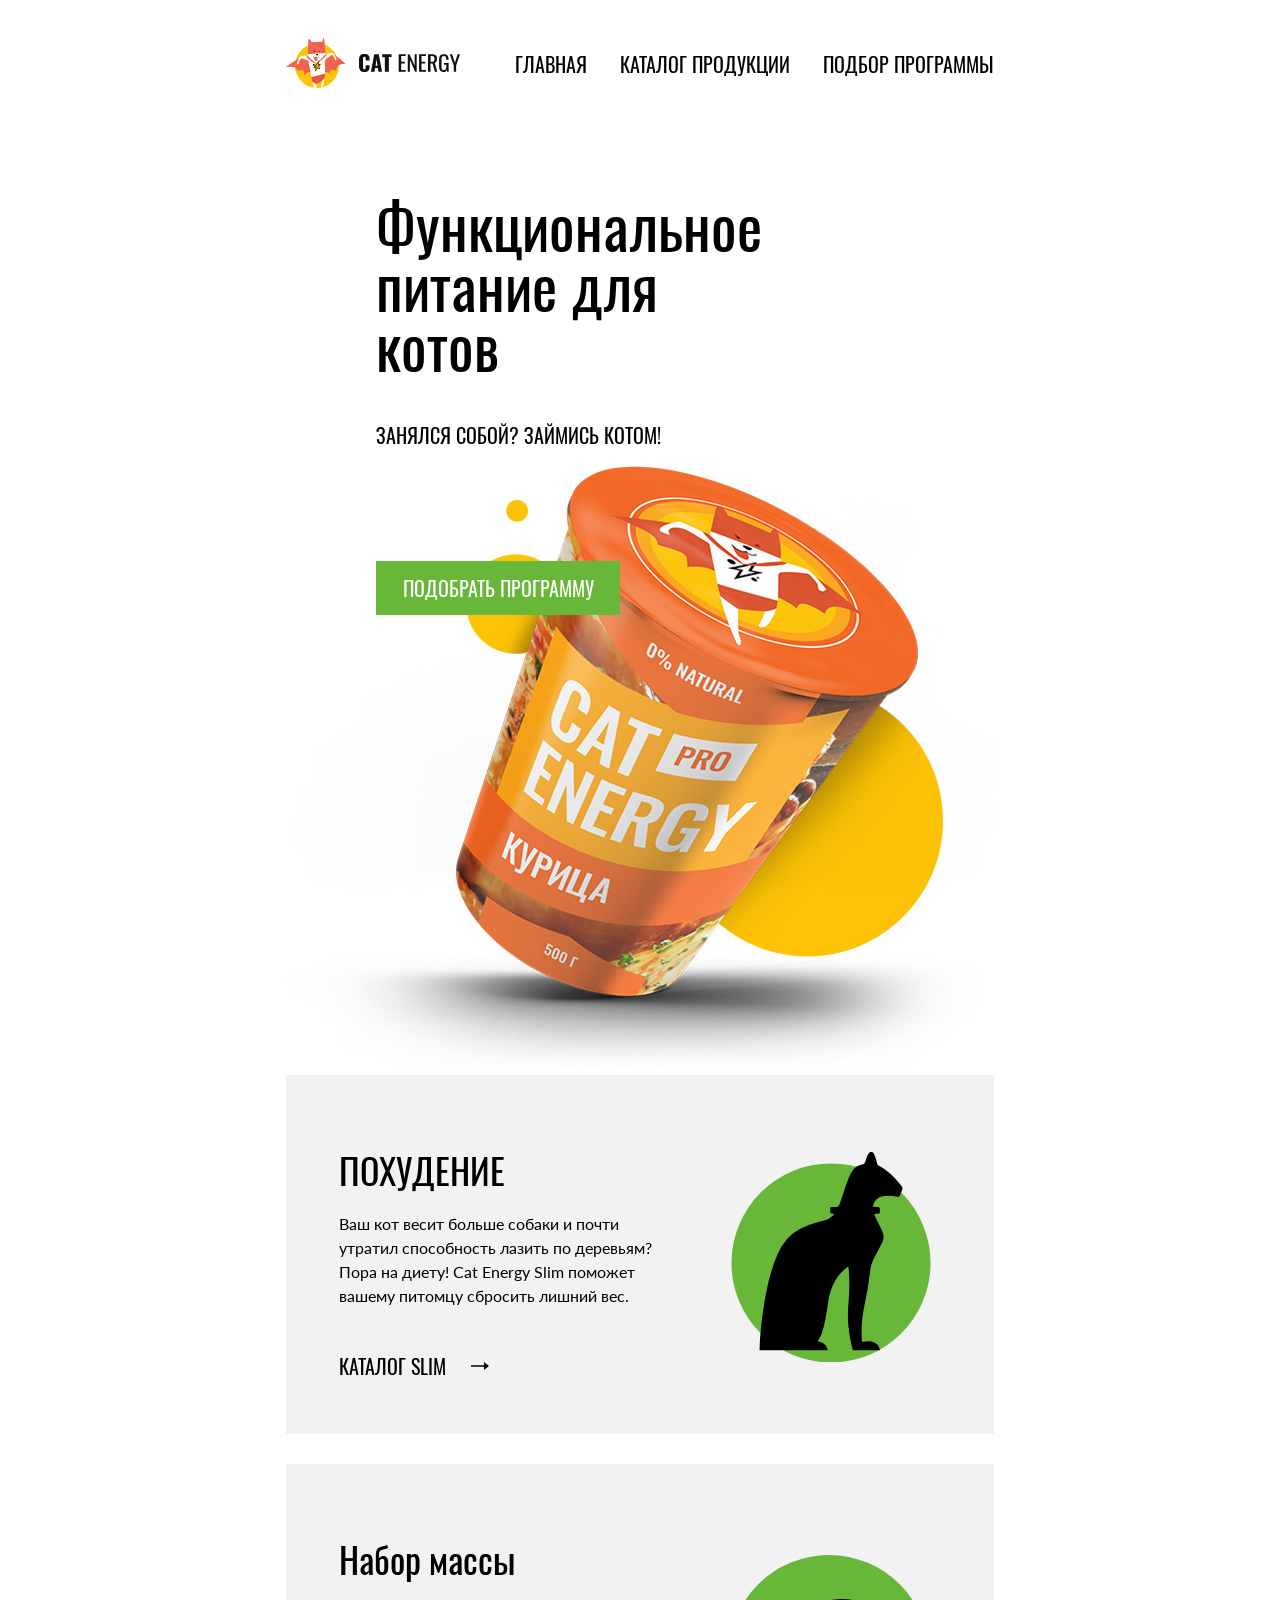
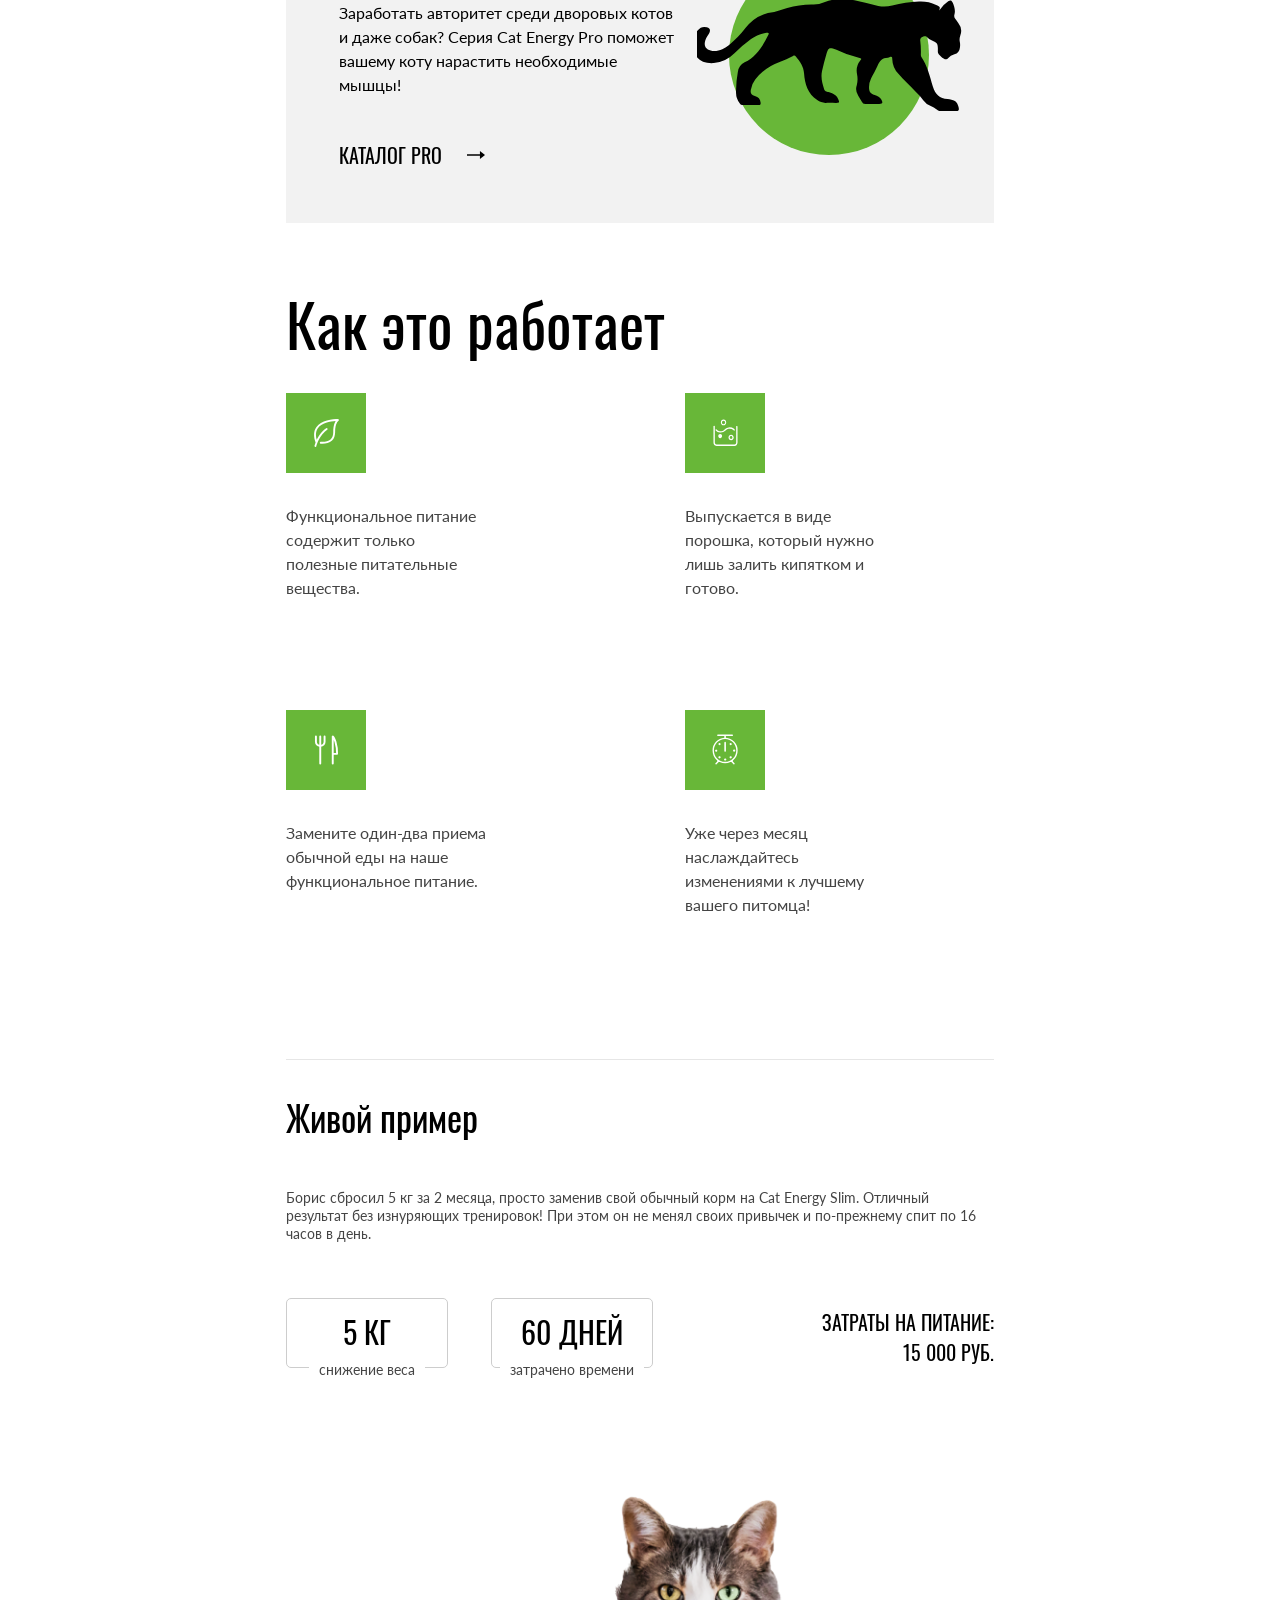
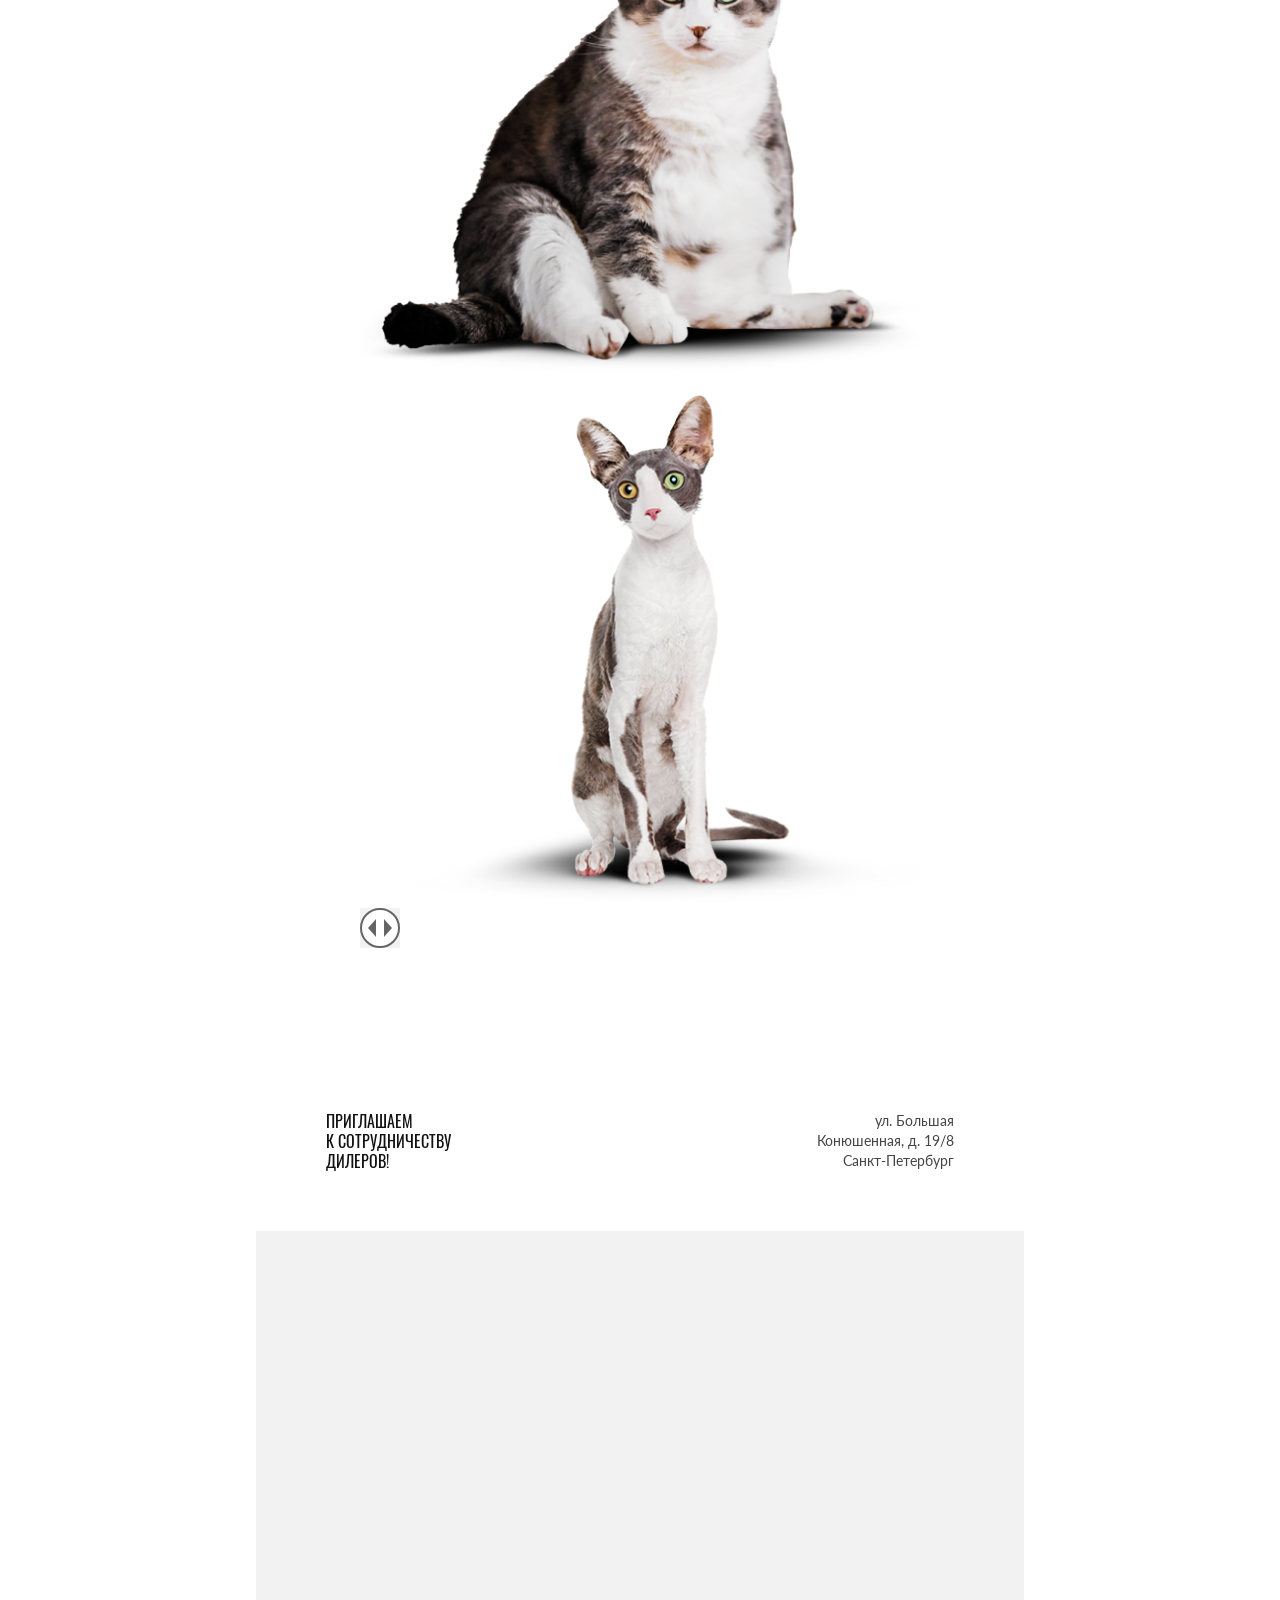
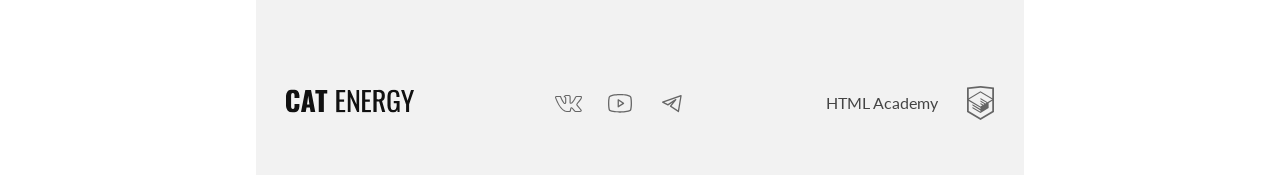
==== commit 0011c044: "Deploying to gh-pages from @ Sergeykanyugin/2157855-cat-energy-32@3dbeff7948084db4e57fd076a613d5fbce" ====
--- a/index.html
+++ b/index.html
@@ -1 +1 @@
-<!DOCTYPE html><html class="page" lang="ru"><head><meta charset="UTF-8"><title>Главная - CAT ENERGY</title><meta name="viewport" content="width=device-width,initial-scale=1"><link rel="stylesheet" href="styles/styles.css"><link rel="icon" href="favicon.ico"><link rel="icon" href="favicons/icon.svg" type="image/svg+xml"><link rel="apple-touch-icon" href="favicons/apple.png"><link rel="manifest" href="manifest.webmanifest"><script src="scripts/index.js" defer="defer"></script></head><body class="page__body"><header class="header index-header"><div class="header__wrapper"><a class="header__logo" href="index.html"><picture><source width="70" height="59" type="image/svg+xml" media="(min-width: 1440px)" srcset="images/logo-desktop.svg"><source width="60" height="50" type="image/svg+xml" media="(min-width: 768px)" srcset="images/logo-tablet.svg"><img class="header__image" src="images/logo-mobile.svg" width="33" height="38" alt="Логотип Кэт энерджи"></picture></a><a class="header__logo-text" href="index.html"><img src="images/logo-text.svg" width="101" height="18" alt="Логотип с названием магазина Кэт энерджи"></a></div><nav class="header__nav nav nav--closed"><button class="nav__toggle" type="button" aria-label="Открыть меню"></button><div class="nav__wrapper"><ul class="nav__list"><li class="nav__item nav__item--activity"><a class="nav__item-link" href="index.html">ГЛАВНАЯ</a></li><li class="nav__item"><a class="nav__item-link" href="catalog.html">КАТАЛОГ ПРОДУКЦИИ</a></li><li class="nav__item"><a class="nav__item-link" href="program.html">ПОДБОР ПРОГРАММЫ</a></li></ul></div></nav></header><main class="main-container"><h1 class="visually-hidden">Кэт энерджи - лучшее питание для котов</h1><section class="program"><div class="program__wrapper"><h2 class="program__title">Функциональное питание для котов</h2><p class="program__slogan">ЗАНЯЛСЯ СОБОЙ? ЗАЙМИСЬ КОТОМ!</p><picture><source width="552" height="499" type="image/png" media="(min-width: 1440px)" srcset="images/index-can-desktop@1x.png, images/index-can-desktop@2x.png 2x"><source width="709" height="609" type="image/png" media="(min-width: 768px)" srcset="images/index-can-tablet@1x.png, images/index-can-tablet@2x.png 2x"><img class="program__image" src="images/index-can-mobile@1x.png" srcset="images/index-can-mobile@2x.png 2x" width="280" height="270" alt="Упаковка Кэт энерджи"></picture><a class="program__button button" href="catalog.html">ПОДОБРАТЬ ПРОГРАММУ</a></div></section><section class="add-catalog"><h2 class="visually-hidden">Какой каталог выбрать</h2><ul class="add-catalog__list"><li class="add-catalog__item add-catalog__item--lose"><h2 class="add-catalog__title">ПОХУДЕНИЕ</h2><p class="add-catalog__description">Ваш кот весит больше собаки и почти утратил способность лазить по деревьям? Пора на диету! Cat Energy Slim поможет вашему питомцу сбросить лишний вес.</p><a class="add-catalog__link" href="catalog.html">КАТАЛОГ SLIM</a></li><li class="add-catalog__item add-catalog__item--gain"><h2 class="add-catalog__title">Набор массы</h2><p class="add-catalog__description">Заработать авторитет среди дворовых котов и даже собак? Серия Cat Energy Pro поможет вашему коту нарастить необходимые мышцы!</p><a class="add-catalog__link" href="catalog.html">КАТАЛОГ PRO</a></li></ul></section><section class="work"><h2 class="work__title">Как это работает</h2><ul class="work__list"><li class="work__item work__item--leaf"><p class="work__description">Функциональное питание содержит только полезные питательные вещества.</p></li><li class="work__item work__item--botle"><p class="work__description">Выпускается в виде порошка, который нужно лишь залить кипятком и готово.</p></li><li class="work__item work__item--eat"><p class="work__description">Замените один-два приема обычной еды на наше функциональное питание.</p></li><li class="work__item work__item--time"><p class="work__description">Уже через месяц наслаждайтесь изменениями к лучшему вашего питомца!</p></li></ul></section><section class="stats"><h2 class="stats__title">Живой пример</h2><p class="stats__description">Борис сбросил 5 кг за 2 месяца, просто заменив свой обычный корм на Cat Energy Slim. Отличный результат без изнуряющих тренировок! При этом он не менял своих привычек и по-прежнему спит по 16 часов в день.</p><dl class="stats__list"><div class="stats__item"><dt class="stats__example">снижение веса</dt><dd class="stats__text">5 КГ</dd></div><div class="stats__item"><dt class="stats__example">затрачено времени</dt><dd class="stats__text">60 ДНЕЙ</dd></div><div class="stats__item-cost"><dt class="stats__cost-example">ЗАТРАТЫ НА ПИТАНИЕ:</dt><dd class="stats__cost-text">15 000 РУБ.</dd></div></dl><div class="stats__difference slider"><picture><source width="560" height="512" type="image/png" media="(min-width: 768px)" srcset="images/cat-before-tablet@1x.png, images/cat-before-tablet@2x.png 2x"><img class="stats__image" src="images/cat-before-mobile@1x.png" srcset="images/cat-before-mobile@2x.png 2x" width="280" height="256" alt="Картинка толстого кота слева"></picture><picture><source width="560" height="512" type="image/png" media="(min-width: 768px)" srcset="images/cat-after-tablet@1x.png, images/cat-after-tablet@2x.png 2x"><img class="stats__image" src="images/cat-after-mobile@1x.png" srcset="images/cat-after-mobile@2x.png 2x" width="280" height="256" alt="Картинка худого кота справа"></picture><button class="stats__slider" type="button" aria-label="Кнопка слайдера"></button></div></section></main><footer class="footer"><div class="footer__address address"><b class="address__title">ПРИГЛАШАЕМ<br>К СОТРУДНИЧЕСТВУ ДИЛЕРОВ!</b><p class="address__text">ул. Большая Конюшенная, д. 19/8 Санкт-Петербург</p></div><iframe class="footer__map" src="https://www.google.com/maps/embed?pb=!1m18!1m12!1m3!1d1998.6037861610246!2d30.3230474!3d59.9387165!2m3!1f0!2f0!3f0!3m2!1i1024!2i768!4f13.1!3m3!1m2!1s0x4696310fca145cc1%3A0x42b32648d8238007!2z0JHQvtC70YzRiNCw0Y8g0JrQvtC90Y7RiNC10L3QvdCw0Y8g0YPQuy4sIDE5LzgsINCh0LDQvdC60YIt0J_QtdGC0LXRgNCx0YPRgNCzLCDQoNC-0YHRgdC40Y8sIDE5MTE4Ng!5e0!3m2!1sru!2sil!4v1725900545055!5m2!1sru!2sil" style="border:0;" loading="lazy" referrerpolicy="no-referrer-when-downgrade" allowfullscreen title="Офис компании по адресу набережная реки Карповки, 5, литера П, Санкт-Петербург"></iframe><div class="footer__logo-wrapper"><div class="footer__logo logo-text"><a class="logo-text__link" href="index.html"><img src="images/logo-text.svg" width="128" height="24" alt="Название магазина Кэт энерджи"></a></div><div class="footer__social social"><ul class="social__list"><li class="social__item"><a class="social__link social__link--vkontakte" href="https://vk.com/htmlacademy"><span class="visually-hidden">Мы в вконтакте</span></a></li><li class="social__item"><a class="social__link social__link--youtube" href="https://www.youtube.com/user/htmlacademyru"><span class="visually-hidden">Мы на ютубе</span></a></li><li class="social__item"><a class="social__link social__link--telegram" href="https://t.me/htmlacademy"><span class="visually-hidden">Мы в телеграме</span></a></li></ul></div><div class="footer__link"><a class="footer__copyright" href="#">HTML Academy</a></div></div></footer></body></html>+<!DOCTYPE html><html class="page" lang="ru"><head><meta charset="UTF-8"><title>Главная - CAT ENERGY</title><meta name="viewport" content="width=device-width,initial-scale=1"><link rel="stylesheet" href="styles/styles.css"><link rel="icon" href="favicon.ico"><link rel="icon" href="favicons/icon.svg" type="image/svg+xml"><link rel="apple-touch-icon" href="favicons/apple.png"><link rel="manifest" href="manifest.webmanifest"><script src="scripts/index.js" defer="defer"></script></head><body class="page__body"><header class="header index-header"><div class="header__wrapper"><a class="header__logo" href="index.html"><picture><source width="70" height="59" type="image/svg+xml" media="(min-width: 1440px)" srcset="images/logo-desktop.svg"><source width="60" height="50" type="image/svg+xml" media="(min-width: 768px)" srcset="images/logo-tablet.svg"><img class="header__image" src="images/logo-mobile.svg" width="33" height="38" alt="Логотип Кэт энерджи"></picture></a><a class="header__logo-text" href="index.html"><img src="images/logo-text.svg" width="101" height="18" alt="Логотип с названием магазина Кэт энерджи"></a></div><nav class="header__nav nav nav--closed"><button class="nav__toggle" type="button" aria-label="Открыть меню"></button><div class="nav__wrapper"><ul class="nav__list"><li class="nav__item nav__item--activity"><a class="nav__item-link" href="index.html">ГЛАВНАЯ</a></li><li class="nav__item"><a class="nav__item-link" href="catalog.html">КАТАЛОГ ПРОДУКЦИИ</a></li><li class="nav__item"><a class="nav__item-link" href="program.html">ПОДБОР ПРОГРАММЫ</a></li></ul></div></nav></header><main class="main-container"><h1 class="visually-hidden">Кэт энерджи - лучшее питание для котов</h1><section class="program"><div class="program__wrapper"><h2 class="program__title">Функциональное питание для котов</h2><p class="program__slogan">ЗАНЯЛСЯ СОБОЙ? ЗАЙМИСЬ КОТОМ!</p><picture><source width="552" height="499" type="image/png" media="(min-width: 1440px)" srcset="images/index-can-desktop@1x.png, images/index-can-desktop@2x.png 2x"><source width="709" height="609" type="image/png" media="(min-width: 768px)" srcset="images/index-can-tablet@1x.png, images/index-can-tablet@2x.png 2x"><img class="program__image" src="images/index-can-mobile@1x.png" srcset="images/index-can-mobile@2x.png 2x" width="280" height="270" alt="Упаковка Кэт энерджи"></picture><a class="program__button button" href="catalog.html">ПОДОБРАТЬ ПРОГРАММУ</a></div></section><section class="add-catalog"><h2 class="visually-hidden">Какой каталог выбрать</h2><ul class="add-catalog__list"><li class="add-catalog__item add-catalog__item--lose"><h2 class="add-catalog__title">ПОХУДЕНИЕ</h2><p class="add-catalog__description">Ваш кот весит больше собаки и почти утратил способность лазить по деревьям? Пора на диету! Cat Energy Slim поможет вашему питомцу сбросить лишний вес.</p><a class="add-catalog__link" href="catalog.html">КАТАЛОГ SLIM</a></li><li class="add-catalog__item add-catalog__item--gain"><h2 class="add-catalog__title">Набор массы</h2><p class="add-catalog__description">Заработать авторитет среди дворовых котов и даже собак? Серия Cat Energy Pro поможет вашему коту нарастить необходимые мышцы!</p><a class="add-catalog__link" href="catalog.html">КАТАЛОГ PRO</a></li></ul></section><section class="work"><h2 class="work__title">Как это работает</h2><ul class="work__list"><li class="work__item work__item--leaf"><p class="work__description">Функциональное питание содержит только полезные питательные вещества.</p></li><li class="work__item work__item--botle"><p class="work__description">Выпускается в виде порошка, который нужно лишь залить кипятком и готово.</p></li><li class="work__item work__item--eat"><p class="work__description">Замените один-два приема обычной еды на наше функциональное питание.</p></li><li class="work__item work__item--time"><p class="work__description">Уже через месяц наслаждайтесь изменениями к лучшему вашего питомца!</p></li></ul></section><section class="stats"><h2 class="stats__title">Живой пример</h2><p class="stats__description">Борис сбросил 5 кг за 2 месяца, просто заменив свой обычный корм на Cat Energy Slim. Отличный результат без изнуряющих тренировок! При этом он не менял своих привычек и по-прежнему спит по 16 часов в день.</p><dl class="stats__list"><div class="stats__item"><dt class="stats__example">снижение веса</dt><dd class="stats__text">5 КГ</dd></div><div class="stats__item"><dt class="stats__example">затрачено времени</dt><dd class="stats__text">60 ДНЕЙ</dd></div><div class="stats__item-cost"><dt class="stats__cost-example">ЗАТРАТЫ НА ПИТАНИЕ:</dt><dd class="stats__cost-text">15 000 РУБ.</dd></div></dl><div class="stats__difference slider"><div class="slider__before"><picture><source width="560" height="512" type="image/png" media="(min-width: 768px)" srcset="images/cat-before-tablet@1x.png, images/cat-before-tablet@2x.png 2x"><img class="stats__image" src="images/cat-before-mobile@1x.png" srcset="images/cat-before-mobile@2x.png 2x" width="280" height="256" alt="Картинка толстого кота слева"></picture></div><div class="slider__after"><picture><source width="560" height="512" type="image/png" media="(min-width: 768px)" srcset="images/cat-after-tablet@1x.png, images/cat-after-tablet@2x.png 2x"><img class="stats__image" src="images/cat-after-mobile@1x.png" srcset="images/cat-after-mobile@2x.png 2x" width="280" height="256" alt="Картинка худого кота справа"></picture></div><button class="stats__slider" type="button" aria-label="Кнопка слайдера"></button></div></section></main><footer class="footer"><div class="footer__address address"><b class="address__title">ПРИГЛАШАЕМ<br>К СОТРУДНИЧЕСТВУ ДИЛЕРОВ!</b><p class="address__text">ул. Большая Конюшенная, д. 19/8 Санкт-Петербург</p></div><iframe class="footer__map" src="https://www.google.com/maps/embed?pb=!1m18!1m12!1m3!1d1998.6037861610246!2d30.3230474!3d59.9387165!2m3!1f0!2f0!3f0!3m2!1i1024!2i768!4f13.1!3m3!1m2!1s0x4696310fca145cc1%3A0x42b32648d8238007!2z0JHQvtC70YzRiNCw0Y8g0JrQvtC90Y7RiNC10L3QvdCw0Y8g0YPQuy4sIDE5LzgsINCh0LDQvdC60YIt0J_QtdGC0LXRgNCx0YPRgNCzLCDQoNC-0YHRgdC40Y8sIDE5MTE4Ng!5e0!3m2!1sru!2sil!4v1725900545055!5m2!1sru!2sil" style="border:0;" loading="lazy" referrerpolicy="no-referrer-when-downgrade" allowfullscreen title="Офис компании по адресу набережная реки Карповки, 5, литера П, Санкт-Петербург"></iframe><div class="footer__logo-wrapper"><div class="footer__logo logo-text"><a class="logo-text__link" href="index.html"><img src="images/logo-text.svg" width="128" height="24" alt="Название магазина Кэт энерджи"></a></div><div class="footer__social social"><ul class="social__list"><li class="social__item"><a class="social__link social__link--vkontakte" href="https://vk.com/htmlacademy"><span class="visually-hidden">Мы в вконтакте</span></a></li><li class="social__item"><a class="social__link social__link--youtube" href="https://www.youtube.com/user/htmlacademyru"><span class="visually-hidden">Мы на ютубе</span></a></li><li class="social__item"><a class="social__link social__link--telegram" href="https://t.me/htmlacademy"><span class="visually-hidden">Мы в телеграме</span></a></li></ul></div><div class="footer__link"><a class="footer__copyright" href="#">HTML Academy</a></div></div></footer></body></html>
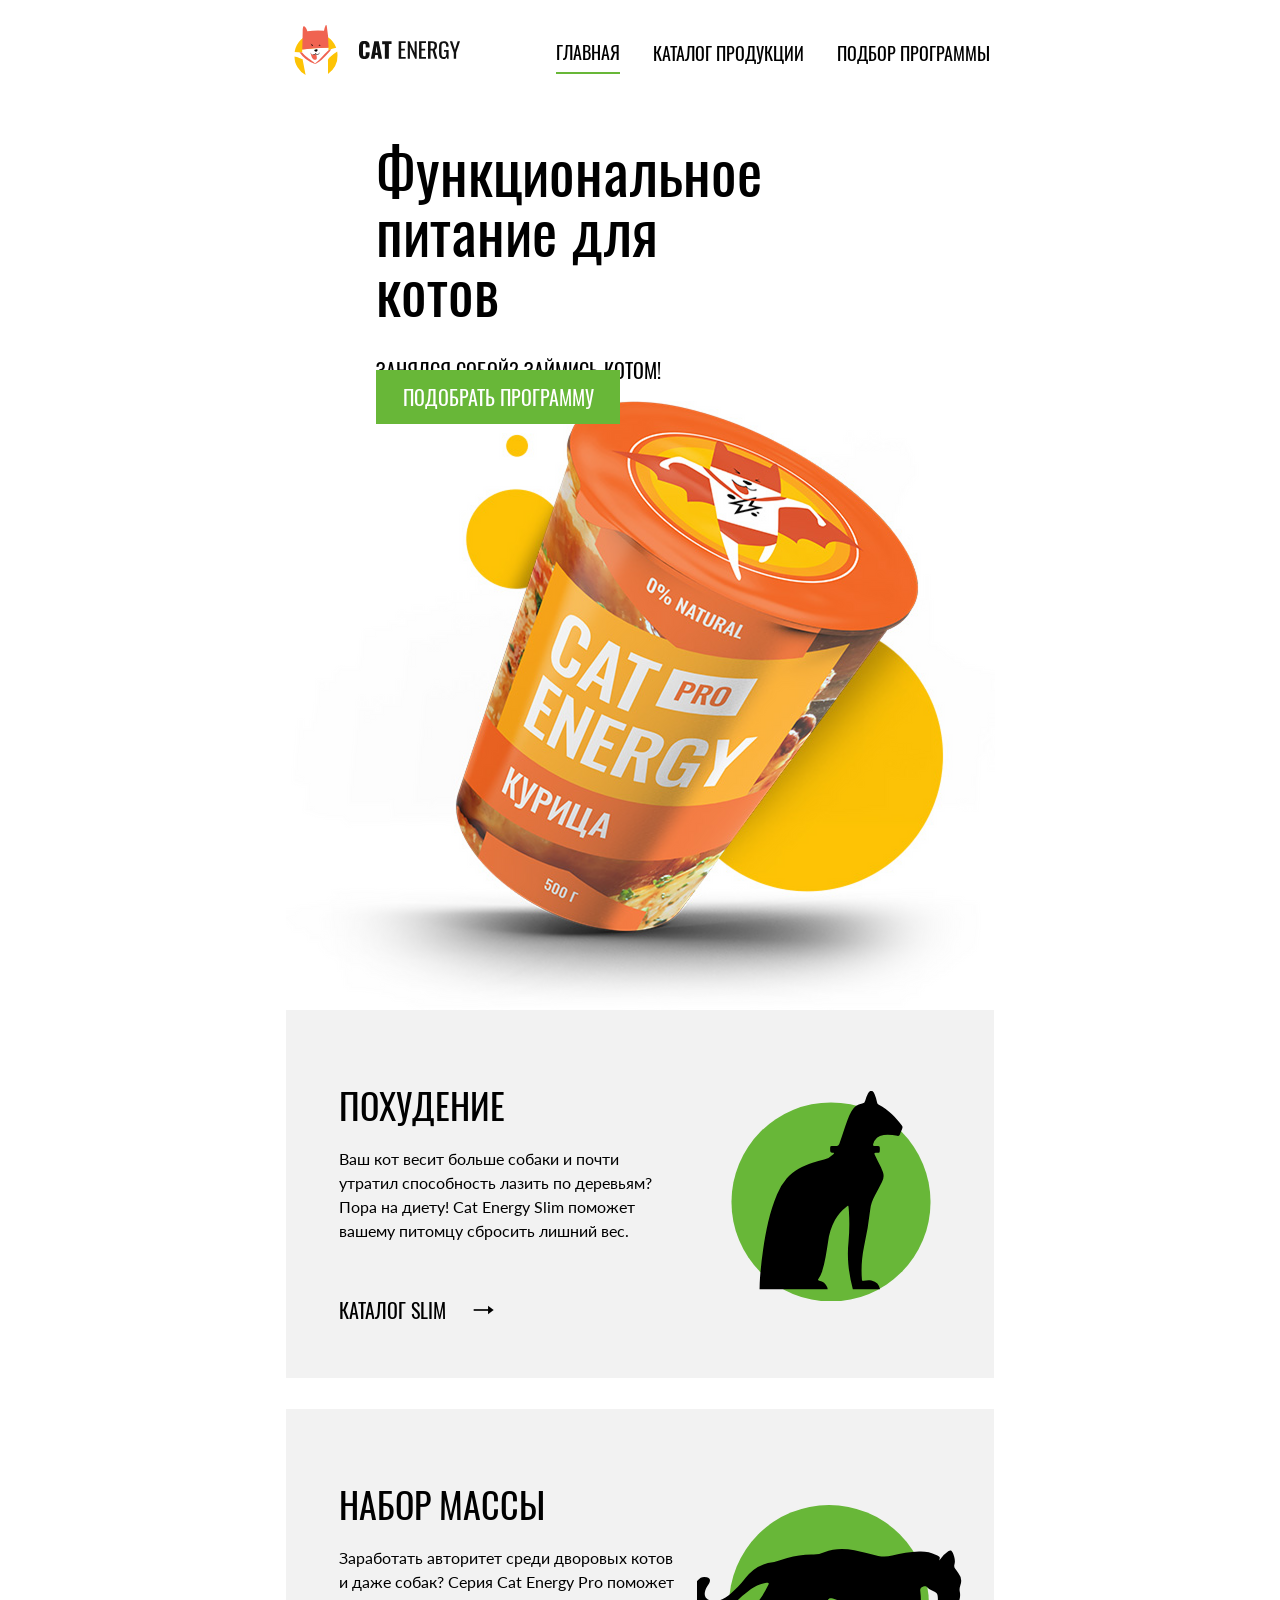
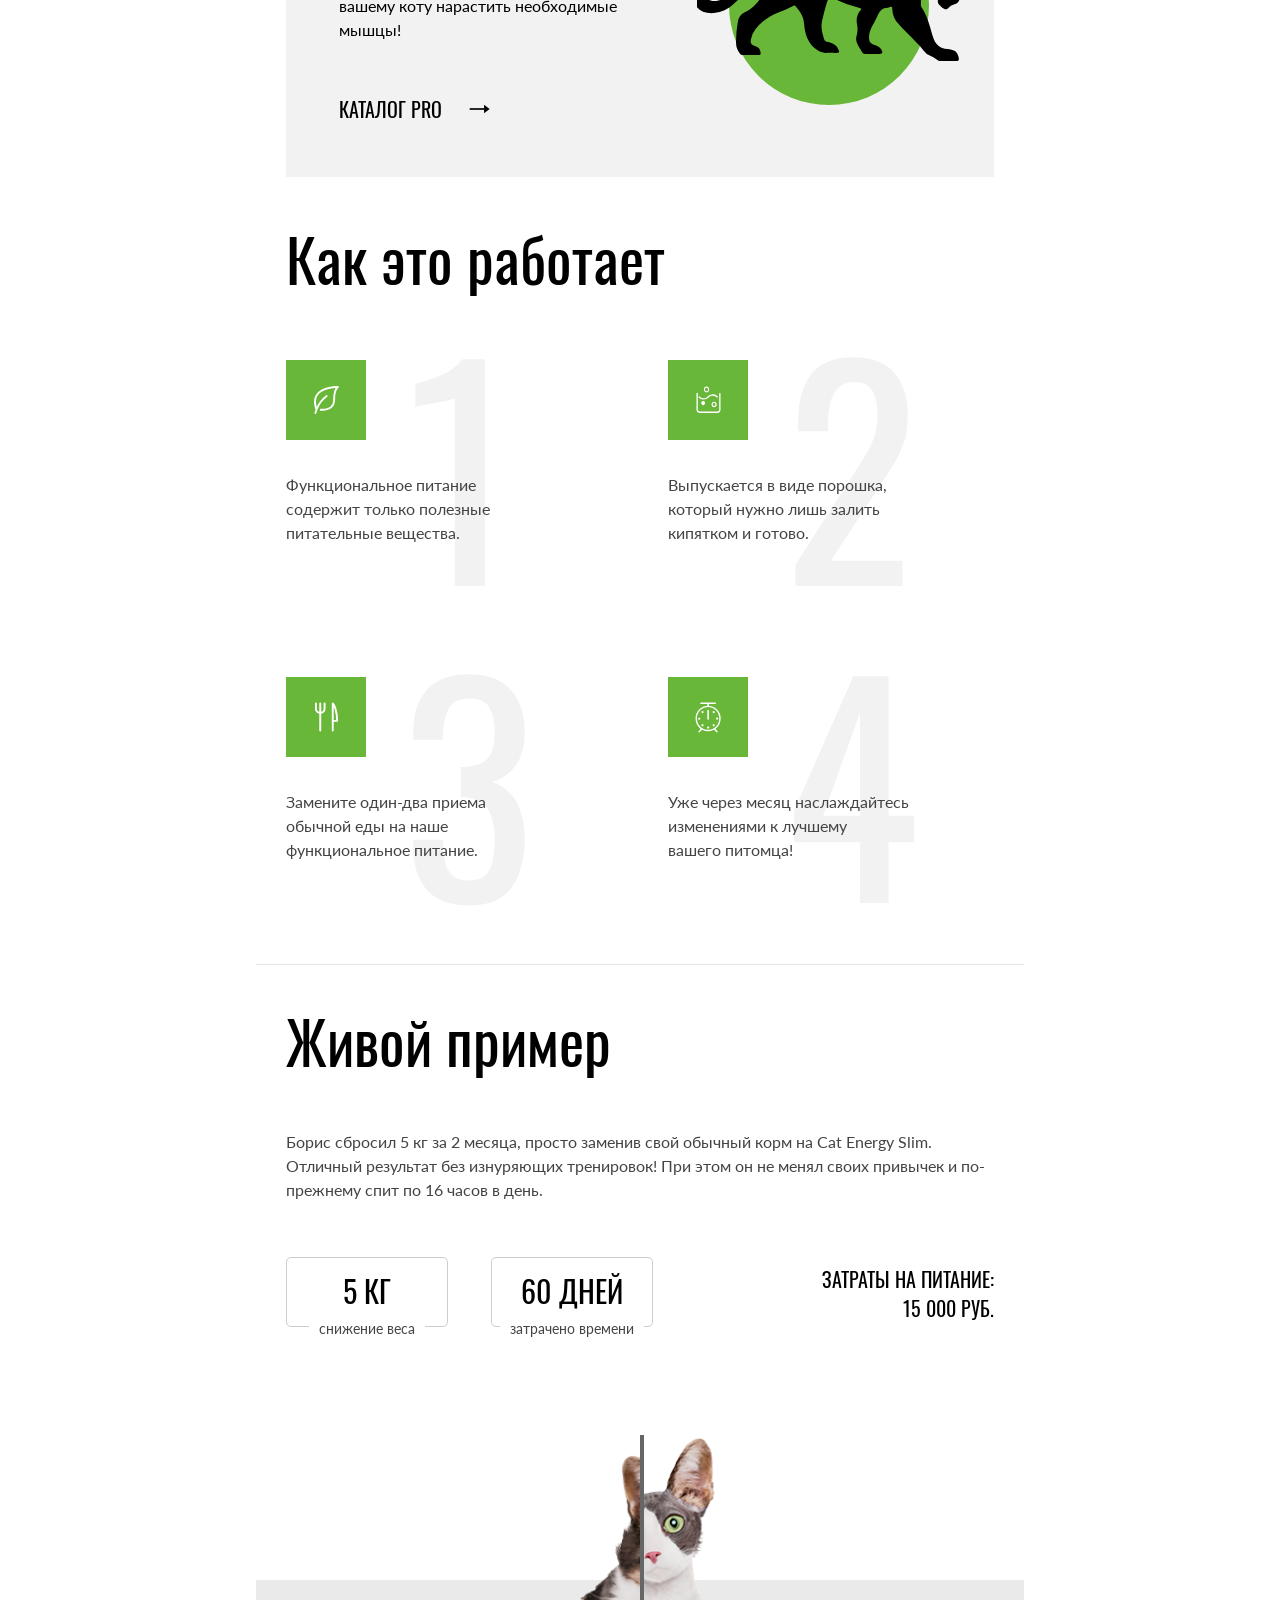
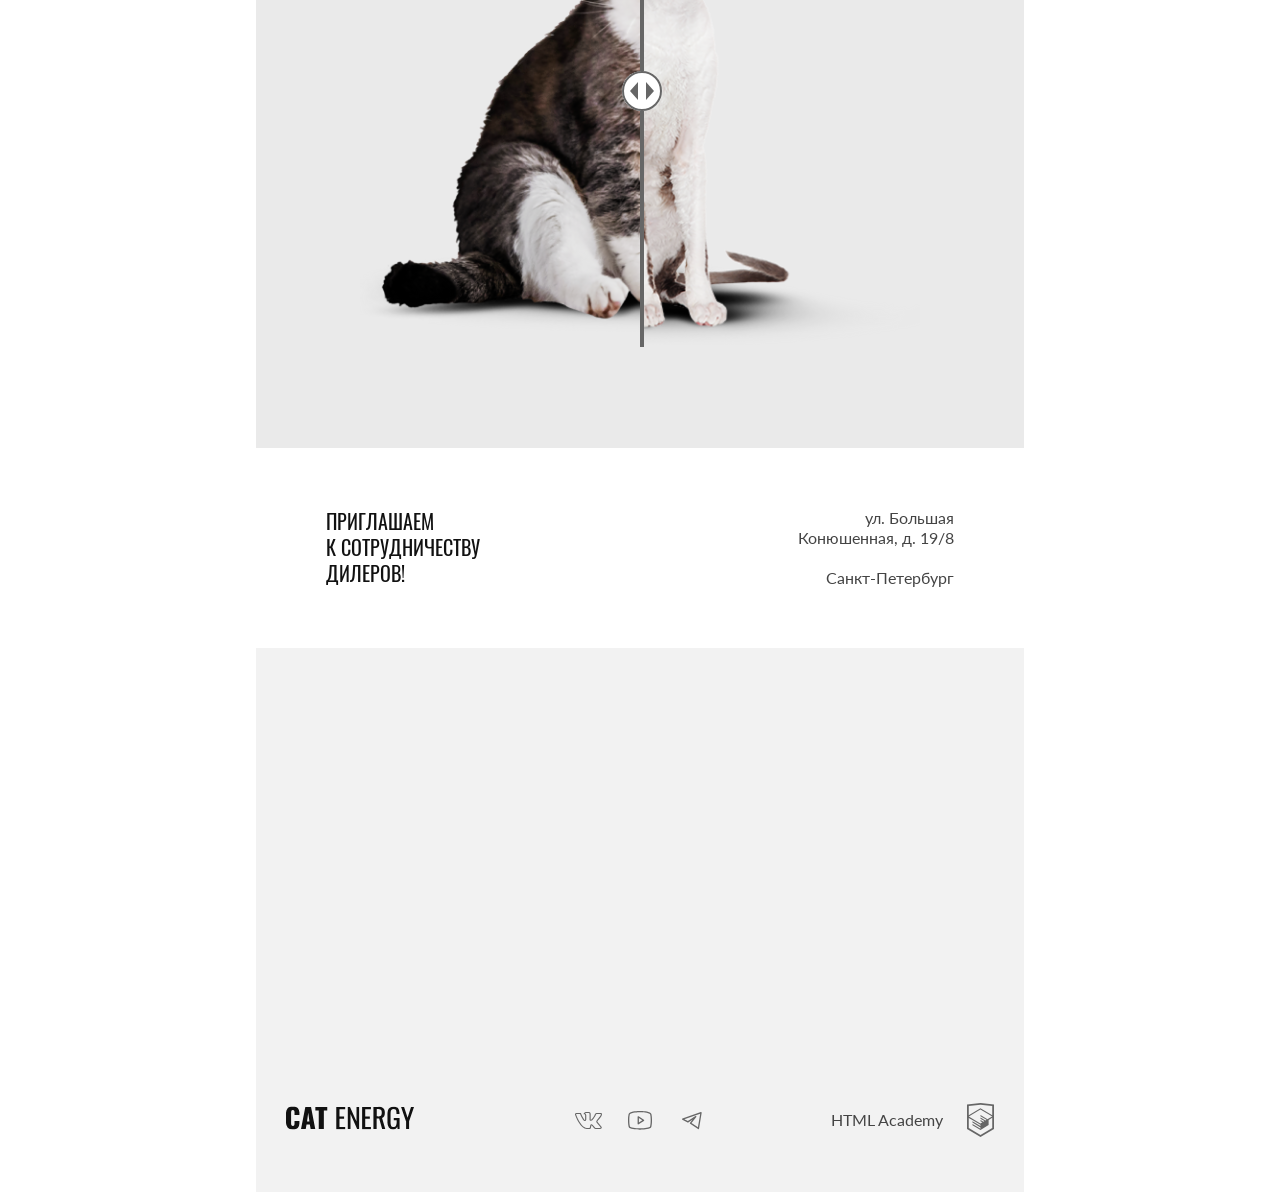
==== commit 9dfe0c9d: "Deploying to gh-pages from @ Sergeykanyugin/2157855-cat-energy-32@bfa89e341b8e320599522952033332a31e" ====
--- a/index.html
+++ b/index.html
@@ -1 +1 @@
-<!DOCTYPE html><html class="page" lang="ru"><head><meta charset="UTF-8"><title>Главная - CAT ENERGY</title><meta name="viewport" content="width=device-width,initial-scale=1"><link rel="stylesheet" href="styles/styles.css"><link rel="icon" href="favicon.ico"><link rel="icon" href="favicons/icon.svg" type="image/svg+xml"><link rel="apple-touch-icon" href="favicons/apple.png"><link rel="manifest" href="manifest.webmanifest"><script src="scripts/index.js" defer="defer"></script></head><body class="page__body"><header class="header index-header"><div class="header__wrapper"><a class="header__logo" href="index.html"><picture><source width="70" height="59" type="image/svg+xml" media="(min-width: 1440px)" srcset="images/logo-desktop.svg"><source width="60" height="50" type="image/svg+xml" media="(min-width: 768px)" srcset="images/logo-tablet.svg"><img class="header__image" src="images/logo-mobile.svg" width="33" height="38" alt="Логотип Кэт энерджи"></picture></a><a class="header__logo-text" href="index.html"><img src="images/logo-text.svg" width="101" height="18" alt="Логотип с названием магазина Кэт энерджи"></a></div><nav class="header__nav nav nav--closed"><button class="nav__toggle" type="button" aria-label="Открыть меню"></button><div class="nav__wrapper"><ul class="nav__list"><li class="nav__item nav__item--activity"><a class="nav__item-link" href="index.html">ГЛАВНАЯ</a></li><li class="nav__item"><a class="nav__item-link" href="catalog.html">КАТАЛОГ ПРОДУКЦИИ</a></li><li class="nav__item"><a class="nav__item-link" href="program.html">ПОДБОР ПРОГРАММЫ</a></li></ul></div></nav></header><main class="main-container"><h1 class="visually-hidden">Кэт энерджи - лучшее питание для котов</h1><section class="program"><div class="program__wrapper"><h2 class="program__title">Функциональное питание для котов</h2><p class="program__slogan">ЗАНЯЛСЯ СОБОЙ? ЗАЙМИСЬ КОТОМ!</p><picture><source width="552" height="499" type="image/png" media="(min-width: 1440px)" srcset="images/index-can-desktop@1x.png, images/index-can-desktop@2x.png 2x"><source width="709" height="609" type="image/png" media="(min-width: 768px)" srcset="images/index-can-tablet@1x.png, images/index-can-tablet@2x.png 2x"><img class="program__image" src="images/index-can-mobile@1x.png" srcset="images/index-can-mobile@2x.png 2x" width="280" height="270" alt="Упаковка Кэт энерджи"></picture><a class="program__button button" href="catalog.html">ПОДОБРАТЬ ПРОГРАММУ</a></div></section><section class="add-catalog"><h2 class="visually-hidden">Какой каталог выбрать</h2><ul class="add-catalog__list"><li class="add-catalog__item add-catalog__item--lose"><h2 class="add-catalog__title">ПОХУДЕНИЕ</h2><p class="add-catalog__description">Ваш кот весит больше собаки и почти утратил способность лазить по деревьям? Пора на диету! Cat Energy Slim поможет вашему питомцу сбросить лишний вес.</p><a class="add-catalog__link" href="catalog.html">КАТАЛОГ SLIM</a></li><li class="add-catalog__item add-catalog__item--gain"><h2 class="add-catalog__title">Набор массы</h2><p class="add-catalog__description">Заработать авторитет среди дворовых котов и даже собак? Серия Cat Energy Pro поможет вашему коту нарастить необходимые мышцы!</p><a class="add-catalog__link" href="catalog.html">КАТАЛОГ PRO</a></li></ul></section><section class="work"><h2 class="work__title">Как это работает</h2><ul class="work__list"><li class="work__item work__item--leaf"><p class="work__description">Функциональное питание содержит только полезные питательные вещества.</p></li><li class="work__item work__item--botle"><p class="work__description">Выпускается в виде порошка, который нужно лишь залить кипятком и готово.</p></li><li class="work__item work__item--eat"><p class="work__description">Замените один-два приема обычной еды на наше функциональное питание.</p></li><li class="work__item work__item--time"><p class="work__description">Уже через месяц наслаждайтесь изменениями к лучшему вашего питомца!</p></li></ul></section><section class="stats"><h2 class="stats__title">Живой пример</h2><p class="stats__description">Борис сбросил 5 кг за 2 месяца, просто заменив свой обычный корм на Cat Energy Slim. Отличный результат без изнуряющих тренировок! При этом он не менял своих привычек и по-прежнему спит по 16 часов в день.</p><dl class="stats__list"><div class="stats__item"><dt class="stats__example">снижение веса</dt><dd class="stats__text">5 КГ</dd></div><div class="stats__item"><dt class="stats__example">затрачено времени</dt><dd class="stats__text">60 ДНЕЙ</dd></div><div class="stats__item-cost"><dt class="stats__cost-example">ЗАТРАТЫ НА ПИТАНИЕ:</dt><dd class="stats__cost-text">15 000 РУБ.</dd></div></dl><div class="stats__difference slider"><div class="slider__before"><picture><source width="560" height="512" type="image/png" media="(min-width: 768px)" srcset="images/cat-before-tablet@1x.png, images/cat-before-tablet@2x.png 2x"><img class="stats__image" src="images/cat-before-mobile@1x.png" srcset="images/cat-before-mobile@2x.png 2x" width="280" height="256" alt="Картинка толстого кота слева"></picture></div><div class="slider__after"><picture><source width="560" height="512" type="image/png" media="(min-width: 768px)" srcset="images/cat-after-tablet@1x.png, images/cat-after-tablet@2x.png 2x"><img class="stats__image" src="images/cat-after-mobile@1x.png" srcset="images/cat-after-mobile@2x.png 2x" width="280" height="256" alt="Картинка худого кота справа"></picture></div><button class="stats__slider" type="button" aria-label="Кнопка слайдера"></button></div></section></main><footer class="footer"><div class="footer__address address"><b class="address__title">ПРИГЛАШАЕМ<br>К СОТРУДНИЧЕСТВУ ДИЛЕРОВ!</b><p class="address__text">ул. Большая Конюшенная, д. 19/8 Санкт-Петербург</p></div><iframe class="footer__map" src="https://www.google.com/maps/embed?pb=!1m18!1m12!1m3!1d1998.6037861610246!2d30.3230474!3d59.9387165!2m3!1f0!2f0!3f0!3m2!1i1024!2i768!4f13.1!3m3!1m2!1s0x4696310fca145cc1%3A0x42b32648d8238007!2z0JHQvtC70YzRiNCw0Y8g0JrQvtC90Y7RiNC10L3QvdCw0Y8g0YPQuy4sIDE5LzgsINCh0LDQvdC60YIt0J_QtdGC0LXRgNCx0YPRgNCzLCDQoNC-0YHRgdC40Y8sIDE5MTE4Ng!5e0!3m2!1sru!2sil!4v1725900545055!5m2!1sru!2sil" style="border:0;" loading="lazy" referrerpolicy="no-referrer-when-downgrade" allowfullscreen title="Офис компании по адресу набережная реки Карповки, 5, литера П, Санкт-Петербург"></iframe><div class="footer__logo-wrapper"><div class="footer__logo logo-text"><a class="logo-text__link" href="index.html"><img src="images/logo-text.svg" width="128" height="24" alt="Название магазина Кэт энерджи"></a></div><div class="footer__social social"><ul class="social__list"><li class="social__item"><a class="social__link social__link--vkontakte" href="https://vk.com/htmlacademy"><span class="visually-hidden">Мы в вконтакте</span></a></li><li class="social__item"><a class="social__link social__link--youtube" href="https://www.youtube.com/user/htmlacademyru"><span class="visually-hidden">Мы на ютубе</span></a></li><li class="social__item"><a class="social__link social__link--telegram" href="https://t.me/htmlacademy"><span class="visually-hidden">Мы в телеграме</span></a></li></ul></div><div class="footer__link"><a class="footer__copyright" href="#">HTML Academy</a></div></div></footer></body></html>+<!DOCTYPE html><html class="page" lang="ru"><head><meta charset="UTF-8"><title>Главная - CAT ENERGY</title><meta name="viewport" content="width=device-width,initial-scale=1"><link rel="stylesheet" href="styles/styles.css"><link rel="icon" href="favicon.ico"><link rel="icon" href="favicons/icon.svg" type="image/svg+xml"><link rel="apple-touch-icon" href="favicons/apple.png"><link rel="manifest" href="manifest.webmanifest"><script src="scripts/index.js" defer="defer"></script></head><body class="page__body"><header class="header index-header"><div class="header__wrapper"><a class="header__logo" href="index.html"><picture><source width="70" height="59" type="image/svg+xml" media="(min-width: 1440px)" srcset="images/logo-desktop.svg"><source width="60" height="50" type="image/svg+xml" media="(min-width: 768px)" srcset="images/logo-tablet.svg"><img class="header__image" src="images/logo-mobile.svg" width="33" height="38" alt="Логотип Кэт энерджи"></picture></a><a class="header__logo-text" href="index.html"><picture><source width="118" height="21" type="image/svg+xml" media="(min-width: 1440px)" srcset="images/logo-text-desktop.svg"><img src="images/logo-text.svg" width="101" height="18" alt="Логотип с названием магазина Кэт энерджи"></picture></a></div><nav class="header__nav nav nav--closed"><button class="nav__toggle" type="button" aria-label="Открыть меню"></button><div class="nav__wrapper"><ul class="nav__list nav__list-index"><li class="nav__item nav__item--activity"><a class="nav__item-link" href="index.html">ГЛАВНАЯ</a></li><li class="nav__item"><a class="nav__item-link" href="catalog.html">КАТАЛОГ ПРОДУКЦИИ</a></li><li class="nav__item"><a class="nav__item-link" href="program.html">ПОДБОР ПРОГРАММЫ</a></li></ul></div></nav></header><main class="main-container"><h1 class="visually-hidden">Кэт энерджи - лучшее питание для котов</h1><section class="program"><h2 class="program__title">Функциональное питание для котов</h2><p class="program__slogan">ЗАНЯЛСЯ СОБОЙ? ЗАЙМИСЬ КОТОМ!</p><picture class="program__image"><source width="552" height="499" type="image/png" media="(min-width: 1440px)" srcset="images/index-can-desktop@1x.png, images/index-can-desktop@2x.png 2x"><source width="709" height="609" type="image/png" media="(min-width: 768px)" srcset="images/index-can-tablet@1x.png, images/index-can-tablet@2x.png 2x"><img src="images/index-can-mobile@1x.png" srcset="images/index-can-mobile@2x.png 2x" width="280" height="270" alt="Упаковка Кэт энерджи"></picture><a class="program__button button" href="catalog.html">ПОДОБРАТЬ ПРОГРАММУ</a></section><section class="add-catalog"><h2 class="visually-hidden">Какой каталог выбрать</h2><ul class="add-catalog__list"><li class="add-catalog__item add-catalog__item--lose"><h2 class="add-catalog__title">ПОХУДЕНИЕ</h2><p class="add-catalog__description">Ваш кот весит больше собаки и почти утратил способность лазить по деревьям? Пора на диету! Cat Energy Slim поможет вашему питомцу сбросить лишний вес.</p><a class="add-catalog__link" href="catalog.html">КАТАЛОГ SLIM</a></li><li class="add-catalog__item add-catalog__item--gain"><h2 class="add-catalog__title">Набор массы</h2><p class="add-catalog__description">Заработать авторитет среди дворовых котов и даже собак? Серия Cat Energy Pro поможет вашему коту нарастить необходимые мышцы!</p><a class="add-catalog__link" href="catalog.html">КАТАЛОГ PRO</a></li></ul></section><section class="work"><h2 class="work__title">Как это работает</h2><ul class="work__list"><li class="work__item work__item--1 work__item--leaf"><p class="work__description">Функциональное питание содержит только полезные питательные вещества.</p></li><li class="work__item work__item--botle"><p class="work__description">Выпускается в виде порошка, который нужно лишь залить кипятком и готово.</p></li><li class="work__item work__item--eat"><p class="work__description">Замените один-два приема обычной еды на наше функциональное питание.</p></li><li class="work__item work__item--time"><p class="work__description">Уже через месяц наслаждайтесь изменениями к лучшему<br>вашего питомца!</p></li></ul></section><section class="stats"><h2 class="stats__title">Живой пример</h2><p class="stats__description">Борис сбросил 5 кг за 2 месяца, просто заменив свой обычный корм на Cat Energy Slim. Отличный результат без изнуряющих тренировок! При этом он не менял своих привычек и по-прежнему спит по 16 часов в день.</p><dl class="stats__list"><div class="stats__item"><dt class="stats__example">снижение веса</dt><dd class="stats__text">5 КГ</dd></div><div class="stats__item"><dt class="stats__example">затрачено времени</dt><dd class="stats__text">60 ДНЕЙ</dd></div><div class="stats__item-cost"><dt class="stats__cost-example">ЗАТРАТЫ НА ПИТАНИЕ:</dt><dd class="stats__cost-text">15 000 РУБ.</dd></div></dl><div class="stats__difference slider"><div class="slider__picture slider__picture--before"><picture><source width="560" height="512" type="image/png" media="(min-width: 768px)" srcset="images/cat-before-tablet@1x.png, images/cat-before-tablet@2x.png 2x"><img src="images/cat-before-mobile@1x.png" srcset="images/cat-before-mobile@2x.png 2x" width="280" height="256" alt="Картинка толстого кота слева"></picture></div><div class="slider__picture slider__picture--after"><picture><source width="560" height="512" type="image/png" media="(min-width: 768px)" srcset="images/cat-after-tablet@1x.png, images/cat-after-tablet@2x.png 2x"><img src="images/cat-after-mobile@1x.png" srcset="images/cat-after-mobile@2x.png 2x" width="280" height="256" alt="Картинка худого кота справа"></picture></div><button class="slider__button" type="button" aria-label="Кнопка слайдера"></button></div></section></main><footer class="footer footer-index"><div class="footer__address address"><b class="address__title">ПРИГЛАШАЕМ<br>К СОТРУДНИЧЕСТВУ ДИЛЕРОВ!</b><p class="address__text">ул. Большая Конюшенная, д. 19/8<span class="address__contacts">Санкт-Петербург</span></p></div><iframe class="footer__map" src="https://www.google.com/maps/embed?pb=!1m18!1m12!1m3!1d1998.6037861610246!2d30.3230474!3d59.9387165!2m3!1f0!2f0!3f0!3m2!1i1024!2i768!4f13.1!3m3!1m2!1s0x4696310fca145cc1%3A0x42b32648d8238007!2z0JHQvtC70YzRiNCw0Y8g0JrQvtC90Y7RiNC10L3QvdCw0Y8g0YPQuy4sIDE5LzgsINCh0LDQvdC60YIt0J_QtdGC0LXRgNCx0YPRgNCzLCDQoNC-0YHRgdC40Y8sIDE5MTE4Ng!5e0!3m2!1sru!2sil!4v1725900545055!5m2!1sru!2sil" style="border:0;" loading="lazy" referrerpolicy="no-referrer-when-downgrade" allowfullscreen title="Офис компании по адресу набережная реки Карповки, 5, литера П, Санкт-Петербург"></iframe><div class="footer__logo-wrapper"><div class="footer__logo logo-text"><a class="logo-text__link" href="index.html"><img src="images/logo-text.svg" width="128" height="24" alt="Название магазина Кэт энерджи"></a></div><div class="footer__social social"><ul class="social__list"><li class="social__item"><a class="social__link social__link--vkontakte" href="https://vk.com/htmlacademy"><span class="visually-hidden">Мы в вконтакте</span></a></li><li class="social__item"><a class="social__link social__link--youtube" href="https://www.youtube.com/user/htmlacademyru"><span class="visually-hidden">Мы на ютубе</span></a></li><li class="social__item"><a class="social__link social__link--telegram" href="https://t.me/htmlacademy"><span class="visually-hidden">Мы в телеграме</span></a></li></ul></div><div class="footer__link"><a class="footer__copyright" href="https://htmlacademy.ru/intensive/adaptive">HTML Academy</a></div></div></footer></body></html>
--- a/styles/styles.css
+++ b/styles/styles.css
@@ -1 +1 @@
-body{color:#444;margin:0;padding:0;font-family:Lato,sans-serif;font-size:14px;line-height:18px}a{text-decoration:none}@font-face{font-family:Lato;font-weight:400;font-style:normal;src:url(../fonts/lato/Lato-Regular.woff2)format("woff2");font-display:swap}@font-face{font-family:Oswald;font-weight:400;font-style:normal;src:url(../fonts/oswald/oswaldregular.woff2)format("woff2");font-display:swap}.visually-hidden{white-space:nowrap;-webkit-clip-path:inset(100%);clip-path:inset(100%);clip:rect(0 0 0 0);border:0;width:1px;height:1px;margin:-1px;padding:0;position:absolute;overflow:hidden}.button{text-align:center;color:#fff;cursor:pointer;background-color:#68b738;border:none;font-family:Oswald,sans-serif;font-size:16px;font-weight:400;line-height:20px;text-decoration:none;display:block}.header{background-color:#fff;width:320px;margin:auto}@media (width>=768px){.header{flex-direction:row;justify-content:space-between;align-items:center;width:708px;min-height:50px;margin:25px auto 0;padding:0;display:flex}}@media (width>=1440px){.header{background-color:#0000;width:1220px}}.header__wrapper{align-items:center;margin:13px 0 15px;padding:0;display:flex}@media (width>=1440px) and (width<=1600px){.header__wrapper:before{content:"";z-index:-1;background-image:url(../images/index-background-desktop@2x.jpg);background-position:top;background-repeat:no-repeat;background-size:contain;width:720px;height:694px;margin:0;position:absolute;top:0;right:0}}.header__logo{width:33px;height:38px;margin:0 56px 0 20px}@media (width>=768px){.header__logo{width:60px;height:50px;margin:0}}@media (width>=1440px){.header__logo{width:70px;height:59px;margin-right:13px}}.header__image:hover{opacity:.8}.header__image:active{opacity:.6}.header__logo-text{width:101px;height:18px}@media (width>=768px){.header__logo-text{width:101px;margin-left:13px;margin-right:auto}}@media (width>=1440px){.header__logo-text{margin-left:14px;margin-right:auto}}.header__logo-text:hover{opacity:.8}.header__logo-text:active{opacity:.6}@media (width>=1440px){.header-catalog .header__wrapper:before{display:none}}.nav{color:#000;margin:0;padding:0;font-family:Oswald,sans-serif;font-size:20px;line-height:20px}.nav--closed .nav__toggle{z-index:2;background-color:#fff;background-image:url(../icons/stack.svg#logo-menu);background-repeat:no-repeat;background-size:contain;border:none;width:24px;height:24px;display:block;position:absolute;top:20px;right:20px}.nav--closed .nav__toggle:hover{opacity:.8}.nav--closed .nav__toggle:active{opacity:.6}@media (width>=768px){.nav--closed .nav__toggle{display:none}}.nav--opened .nav__toggle{z-index:2;background-color:#fff;background-image:url(../icons/stack.svg#logo_mobile_closed);background-repeat:no-repeat;background-size:contain;border:none;width:18px;height:18px;display:block;position:absolute;top:23px;right:20px}.nav--opened .nav__toggle:hover{opacity:.8}.nav--opened .nav__toggle:active{opacity:.6}@media (width>=768px){.nav--opened .nav__toggle{display:none}}.nav__wrapper{flex-wrap:wrap;margin:0;padding:0;list-style:none;display:block}.nav--opened .nav__list{flex-direction:column;align-items:center;margin:0;padding:0;list-style:none;display:flex}.nav__list{flex-direction:column;align-items:center;gap:33px;margin:0;padding:0;list-style:none;display:flex}@media (width>=768px){.nav__list{flex-direction:row;justify-content:space-between;display:flex}}.nav--opened .nav__item{text-align:center;border-top:1px solid #e6e6e6;width:320px;padding:22px 0 24px;list-style:none}.nav--opened .nav__item-link,.nav__item-link{color:#000}@media (width>=1440px) and (width<=1600px){.nav__item-link{color:#fff}}@media (width<=767px){.nav--closed .nav__list{display:none}}@media (width>=1440px){.nav__item-catalog .nav__item-link{color:#000}}.site-list__item{color:#000;font-family:Oswald,sans-serif;font-size:20px;line-height:20px}@media (width<=767px){.program{width:320px;margin:auto;padding:0}}@media (width>=768px){.program{width:768px;margin:auto}}@media (width>=1440px){.program{width:1440px;min-height:580px}}.program__wrapper{position:relative}.program__wrapper:before{content:"";z-index:-2;background-image:url(../images/index-background-mobile@2x.jpg);background-position:top;background-repeat:no-repeat;background-size:contain;width:320px;height:302px;position:absolute;top:0}@media (width>=768px){.program__wrapper:before{display:none}}.program__title{text-align:center;color:#fff;padding-top:27px;font-family:Oswald,sans-serif;font-size:36px;font-weight:400;line-height:36px}@media (width>=768px){.program__title{color:#000;text-align:start;width:416px;margin-top:65px;margin-left:120px;font-size:60px;line-height:60px}}@media (width>=1440px){.program__title{width:416px;margin-top:65px;margin-left:190px}}.program__slogan{text-align:center;color:#fff;width:200px;margin:25px auto 0;font-family:Oswald,sans-serif;font-size:14px;font-weight:400;line-height:14px}@media (width>=768px){.program__slogan{color:#000;text-align:start;width:285px;margin:40px 0 0 120px;font-size:20px;line-height:20px}}@media (width>=1440px){.program__slogan{margin-left:190px}}.program__image{margin:29px auto 0;padding:0;display:block}@media (width>=768px){.program__image{margin:21px auto 0}}@media (width>=1440px){.program__image{z-index:-1;margin:0;position:absolute;top:143px;left:557px}}.program__button{color:#fff;width:280px;margin:3px auto 0;padding:10px 0}@media (width>=768px){.program__button{width:244px;padding:14px 0;font-size:20px;line-height:26px;position:absolute;top:390px;left:120px}}@media (width>=1440px){.program__button{margin-top:52px;margin-left:190px;position:static}}.add-catalog__list{flex-flow:column wrap;justify-content:center;gap:20px;width:280px;margin:auto;padding:20px 0;list-style:none;display:flex}@media (width>=768px){.add-catalog__list{gap:30px;width:708px;margin:auto;padding:0 0 45px}}@media (width>=1440px){.add-catalog__list{flex-direction:row;gap:80px;width:1220px;margin:auto;padding:82px 0 71px}}.add-catalog__item{background-color:#f2f2f2;grid-template-columns:70px 1fr;gap:22px 0;padding:21px 20px;display:grid}@media (width>=768px){.add-catalog__item{grid-template-rows:repeat(3,auto);grid-template-columns:1fr 240px;gap:24px 10px;padding:77px 63px 53px 53px}}@media (width>=1440px){.add-catalog__item{grid-template-columns:152px 1fr;gap:10px;max-width:466px;padding:47px 52px 55px}}.add-catalog__item:before{content:"";background-color:#f2f2f2;background-position:50%;background-repeat:no-repeat;background-size:contain;width:67px;height:50px}@media (width>=768px) and (width<=1439px){.add-catalog__item:before{grid-area:1/2/-1/3;justify-self:end}}.add-catalog__item--lose:before{background-image:url(../icons/stack.svg#cat-back);background-repeat:no-repeat;background-size:50px 53px}@media (width>=768px){.add-catalog__item--lose:before{background-size:200px 211px;width:200px;height:210px}}@media (width>=1440px){.add-catalog__item--lose:before{background-size:100px 106px;width:100px;height:106px;margin-top:-6px}}.add-catalog__item--gain:before{background-image:url(../icons/stack.svg#tiger-back);background-repeat:no-repeat;background-size:67px 50px}@media (width>=768px){.add-catalog__item--gain:before{background-size:268px 200px;align-self:center;width:268px;height:200px;margin-left:0;margin-right:-34px}}@media (width>=1440px){.add-catalog__item--gain:before{background-size:134px 100px;width:134px;height:100px;margin-left:-15px;margin-right:0}}.add-catalog__title{color:#000;align-self:center;margin:0;font-family:Oswald,sans-serif;font-size:24px;font-weight:400;line-height:37px}@media (width>=768px){.add-catalog__title{font-size:36px;line-height:36px}}.add-catalog__description{color:#444;text-align:left;grid-column:1/-1;margin:0;font-size:14px;line-height:18px}@media (width>=768px){.add-catalog__description{color:#000;font-size:16px;line-height:24px}}@media (width>=1440px){.add-catalog__description{padding-top:30px}}@media (width>=768px) and (width<=1439px){.add-catalog__description{grid-area:unset}}.add-catalog__link{color:#000;grid-column:1/-1;align-items:center;padding-top:19px;font-family:Oswald,sans-serif;font-size:16px;line-height:16px;text-decoration:none;display:flex}@media (width>=768px){.add-catalog__link{color:#000;border:none;gap:25px;font-size:20px;line-height:1.5em}}@media (width>=768px) and (width<=1439px){.add-catalog__link{grid-area:unset;justify-self:start}}@media (width>=1440px){.add-catalog__link{padding-top:13px}}.add-catalog__link:after{content:"";background-color:#f2f2f2;background-image:url(../icons/stack.svg#arrow);background-position:50%;background-repeat:no-repeat;background-size:contain;width:24px;height:12px;display:block}.work{flex-direction:column;justify-content:center;margin:0;padding:0 0 49px;display:flex}@media (width>=768px){.work{width:708px;margin:auto;padding:25px 0 69px}}@media (width>=1440px){.work{justify-content:start;width:1220px;padding:51px 0 47px}}.work__title{color:#000;width:280px;margin:auto;padding:0;font-family:Oswald,sans-serif;font-size:36px;font-weight:400;line-height:40px}@media (width>=768px){.work__title{width:708px;margin:auto;font-size:60px;line-height:60px}}@media (width>=1440px){.work__title{width:1220px;margin:auto}}.work__list{flex-direction:column;gap:20px;margin:40px auto 0;padding:0;list-style:none;display:flex}@media (width>=768px) and (width<=1439px){.work__list{flex-flow:wrap;justify-content:space-between;gap:37px;margin-right:79px}}@media (width>=1440px){.work__list{flex-flow:row;justify-content:space-between;margin:32px 0 0}}.work__item{flex-direction:row;justify-content:space-between;gap:20px;display:flex}@media (width>=768px){.work__item{flex-direction:column;justify-content:start;gap:31px;width:230px;height:280px}}.work__item:before{content:"";background-color:#68b738;background-position:50%;background-size:contain;width:60px;height:60px;display:block}@media (width>=768px){.work__item:before{width:80px;height:80px}}.work__item--leaf:before{background-image:url(../icons/stack.svg#icon-leaf);background-repeat:no-repeat;background-size:30px 32px}.work__item--botle:before{background-image:url(../icons/stack.svg#icon-botle);background-repeat:no-repeat;background-size:25px 28px}.work__item--eat:before{background-image:url(../icons/stack.svg#icon-eat);background-repeat:no-repeat;background-size:25px 30px}.work__item--time:before{background-image:url(../icons/stack.svg#icon-time);background-repeat:no-repeat;background-size:26px 31px}.work__description{width:200px;margin:0}@media (width>=768px){.work__description{font-size:16px;line-height:24px}}.stats{background-color:#eaeaea;grid-template-columns:1fr 280px 1fr;width:320px;margin:auto;padding:25px 0 40px;display:grid}@media (width>=768px){.stats{background-color:#fff;border-top:1px solid #e6e6e6;grid-template-columns:1fr 708px 1fr;width:708px;padding:0 0 100px}}@media (width>=1440px){.stats{background:#f2f2f2;border-top:none;grid-template-rows:repeat(3,auto);grid-template-columns:1fr 433px 767px 1fr;width:1220px;padding-bottom:50px}}.stats__title{color:#000;grid-area:1/2/2/3;margin:0;padding-bottom:40px;font-family:Oswald,sans-serif;font-size:36px;font-weight:400;line-height:40px}@media (width>=768px){.stats__title{padding-top:45px;padding-bottom:60px;line-height:24px}}@media (width>=1440px){.stats__title{padding-top:48px;padding-bottom:76px}}.stats__description{grid-column:2/3;margin:0;padding-bottom:20px;font-size:14px;line-height:18px}@media (width>=768px){.stats__description{padding-bottom:55px}}@media (width>=1440px){.stats__description{padding-top:70px;padding-bottom:70px}}.stats__list{flex-wrap:wrap;grid-column:2/3;justify-content:center;gap:15px 32px;margin:0;padding-bottom:20px;display:flex}@media (width>=768px){.stats__list{justify-content:start;gap:43px;padding-bottom:100px}}@media (width>=1440px){.stats__list{gap:54px 43px;padding-bottom:25px}}.stats__item{flex-direction:column;flex-basis:124px;display:flex}@media (width>=768px){.stats__item{flex-basis:162px}}.stats__example{text-align:center;color:#444;text-transform:lowercase;background-color:#eaeaea;order:2;align-self:center;margin:-8px 19px 0;padding:0 10px;font-size:12px;line-height:12px;display:block}@media (width>=768px){.stats__example{background-color:#fff;margin:-4px 8px 0;font-size:14px}}@media (width>=1440px){.stats__example{background-color:#f2f2f2}}.stats__text{text-align:center;text-transform:uppercase;color:#000;border:1px solid #cdcdcd;border-radius:5px;margin:0;padding:11px 14px 14px;font-family:Oswald,sans-serif;font-size:24px;line-height:24px}@media (width>=768px){.stats__text{padding:14px 14px 17px;font-size:30px;line-height:37px}}.stats__item-cost{text-transform:uppercase;color:#000;flex-wrap:wrap;justify-content:center;gap:10px;width:100%;font-family:Oswald,sans-serif;font-size:14px;font-weight:400;line-height:20px;display:flex}@media (width>=768px) and (width<=1439px){.stats__item-cost{text-align:right;flex-direction:column;flex-basis:290px;width:auto;margin-left:auto;font-size:20px}}@media (width>=1440px){.stats__item-cost{gap:25px;width:365px;font-size:20px}}.stats__cost-text{margin:0}.stats__difference{grid-column:2/3;justify-self:center}@media (width>=1440px){.stats__difference{grid-area:1/3/-1/4;justify-self:right;margin-top:50px}}.stats__slider{background-color:#f2f2f2;background-image:url(../icons/stack.svg#slider);border:none;width:40px;height:40px}.footer{background-color:#f2f2f2;flex-direction:column;width:320px;margin:auto;padding:0;display:flex}@media (width>=768px){.footer{width:768px}}@media (width>=1440px){.footer{width:1440px}}.footer__address{width:320px;margin:auto;padding:26px 20px;display:flex}@media (width>=768px){.footer__address{justify-content:space-between;width:628px;margin:auto;padding:60px 70px}}@media (width>=1440px){.footer__address{width:407px;margin-top:95px;margin-left:110px;padding:60px 78px;position:absolute}}.address__text{width:140px;margin:0}@media (width>=768px){.address__text{text-align:right}}@media (width>=1440px){.address__text{text-align:left}}.address__title{text-align:left;width:140px}.footer__map{background-color:#f2f2f2;width:320px;min-width:100%;height:362px;margin:auto}@media (width>=768px){.footer__map{width:768px;min-height:400px;margin:auto}}@media (width>=1440px){.footer__map{width:1440px;margin:auto}}.footer iframe{border:none;display:block}.footer__logo-wrapper{background-color:#f2f2f2;width:320px;margin:auto}@media (width>=768px){.footer__logo-wrapper{flex-direction:row;justify-content:space-between;align-items:center;width:708px;margin:auto;padding:55px 30px;display:flex}}@media (width>=1440px){.footer__logo-wrapper{width:1220px;margin:auto;padding:66px 0}}.footer__logo{text-align:center;background-color:#f2f2f2;border-bottom:1px solid #d9d9d9;margin:0 20px;padding:40px 0 20px}@media (width>=768px){.footer__logo{border-bottom:none;margin:0;padding:0}}.footer__social{background-color:#f2f2f2;margin:0;padding:0 20px}@media (width>=768px){.footer__social{padding:0}}.social__list{border-bottom:1px solid #d9d9d9;justify-content:space-between;margin:0;padding:20px 74px;display:flex}@media (width>=768px){.social__list{border-bottom:none;width:132px;padding:0}}.footer__link{margin:0;padding:20px 20px 40px}@media (width>=768px){.footer__link{width:168px;padding:0}}.footer__copyright{color:#444;justify-content:space-between;align-items:center;font-size:16px;line-height:20px;display:flex}.footer__copyright:after{content:"";background-image:url(../icons/stack.svg#htmlacademy);background-position:50%;background-repeat:no-repeat;background-size:contain;width:27px;height:34px;display:block}.address{background-color:#fff}.address--grey{background-color:#f2f2f2}.address__title{color:#111;font-family:Oswald,sans-serif;font-size:16px;font-weight:400;line-height:20px}.address__text{line-height:20px}.social__item{list-style-type:none}.social__link:before{content:"";background-position:50%;background-size:contain;width:28px;height:22px;display:block}.social__link--vkontakte:before{background-image:url(../icons/stack.svg#vkontakte);background-repeat:no-repeat;background-size:contain}.social__link--youtube:before{background-image:url(../icons/stack.svg#youtube);background-repeat:no-repeat;background-size:contain}.social__link--telegram:before{background-image:url(../icons/stack.svg#telegram);background-repeat:no-repeat;background-size:contain}.catalog__title{color:#000;width:280px;margin:auto;padding:27px 0 41px;font-family:Oswald,sans-serif;font-size:36px;font-weight:400;line-height:36px}@media (width>=768px){.catalog__title{width:708px;margin:auto;padding:40px 0 85px}}@media (width>=1440px){.catalog__title{width:1220px;margin:auto;padding:45px 0 85px}}.catalog__list{flex-wrap:wrap;margin:0;padding:0;list-style:none;display:flex}@media (width>=768px){.catalog__list{gap:60px;max-width:708px;margin-inline:auto}}@media (width>=1440px){.catalog__list{gap:65px 80px;max-width:1220px}}.catalog__item{border-top:1px solid #ebebeb;justify-content:center;width:100%;display:flex}@media (width>=768px){.catalog__item{width:unset;border:none}}.catalog__item:last-of-type{border-bottom:1px solid #ebebeb}.card{grid-template-rows:repeat(3,auto);grid-template-columns:140px 1fr;width:280px;padding:20px 0 25px;display:grid}@media (width>=768px){.card{grid-template-rows:auto 1fr auto;grid-template-columns:1fr;gap:16px;width:250px;padding:0 37px 40px}}@media (width>=1440px){.card{grid-template-rows:auto auto 1fr auto;gap:7px;width:169px}}.card--all{background:#fff;flex-direction:column;display:flex}@media (width>=768px){.card--all{border:2px solid #f2f2f2;margin-top:81px;padding:0 35px 38px}}.card--all:before{content:"";background-image:url(../icons/stack.svg#plus);background-position:50%;background-repeat:no-repeat;background-size:contain;place-self:center;width:30px;height:30px;margin-top:3px;margin-bottom:24px;display:block}@media (width>=768px){.card--all:before{width:60px;height:60px;margin-top:50px;margin-bottom:33px}}@media (width>=1440px){.card--all:before{margin-bottom:30px}}.card__link-image{grid-row:1/-2;place-self:center}@media (width>=768px){.card__link-image{grid-row:unset}}.card__image{object-fit:contain;object-position:center;height:100px}@media (width>=768px){.card__image{height:225px}}.card__link-title{width:90px;text-decoration:none;transition:opacity .5s}@media (width>=768px){.card__link-title{justify-self:center;width:150px}}.card__link-title:hover{opacity:.6}.card__link-title:active{opacity:.3}.card__title{color:#222;text-transform:uppercase;margin:0 0 14px;font-family:Oswald,sans-serif;font-size:16px;font-weight:400;line-height:20px}@media (width>=768px){.card__title{text-align:center;margin-bottom:0;font-size:20px;line-height:24px}}@media (width>=1440px){.card__title{margin-bottom:10px}}.card__title--all{text-align:center;color:#111;font-family:Oswald,sans-serif;font-size:16px;line-height:20px}@media (width>=768px) and (width<=1439px){.card__title--all{margin-bottom:10px;padding-inline:35px}}@media (width>=1440px){.card__title--all{margin-bottom:20px}}.card__list{text-align:center;margin:0;padding:0;font-size:12px;line-height:16px}@media (width>=768px){.card__list{flex-grow:1;font-size:16px;line-height:18px}}.card__item{justify-content:space-between;display:flex}@media (width>=768px){.card__item{border-bottom:1px solid #cdcdcd;padding:5px 0}}.card__item:last-of-type{padding-bottom:10px}.card__food{text-align:left}@media (width>=768px){.card__food{line-height:20px}}.card__description{text-align:right;margin:0}@media (width>=768px){.card__description{line-height:20px}}.card__description--all{text-align:center;font-size:16px;line-height:18px}@media (width>=768px){.card__description--all{padding-inline:35px}}@media (width>=1440px){.card__description--all{padding:0}}.card__button{grid-area:-2/1/-1/-1;margin-top:20px;padding:10px 0}@media (width>=768px){.card__button{grid-row:unset;grid-column:unset;margin-top:10px;font-size:16px;line-height:20px}}@media (width>=1440px){.card__button{margin-top:25px}}@media (width>=768px){.card__button--show{margin-top:82px}}@media (width>=1440px){.card__button--show{margin-top:90px}}.more-catalog{width:280px;margin:auto;padding:10px 0 15px}@media (width>=768px) and (width<=1439px){.more-catalog{width:708px;margin:auto;padding:40px 0}}@media (width>=1440px){.more-catalog{width:1220px;margin:auto}}.more-catalog__title{margin-top:14px;margin-bottom:35px}@media (width>=768px){.more-catalog__title{margin-top:35px;margin-bottom:80px}}.more-catalog__text{color:#000;font-family:Oswald,sans-serif;font-size:24px;line-height:24px}.more-catalog__wrapper{flex-direction:column;gap:35px;display:flex}@media (width>=768px){.more-catalog__wrapper{gap:70px}}@media (width>=1440px){.more-catalog__wrapper{flex-flow:wrap;gap:80px;width:1220px}}.more-catalog__list{margin:0;padding:0;list-style-type:none}@media (width>=1440px){.more-catalog__list{flex-direction:column;flex-grow:1;flex-basis:895px;display:flex}}.more-catalog__item{border-top:1px solid #cdcdcd;padding:13px 0 18px}@media (width>=768px){.more-catalog__item{padding:27px 38px}}@media (width>=768px) and (width<=1439px){.more-catalog__item{border:1px solid #cdcdcd;border-bottom:none}}@media (width>=1440px){.more-catalog__item{padding:15px 0 16px}}.more-catalog__item:last-of-type{border-bottom:1px solid #cdcdcd}.more-catalog__promotion{background-color:#68b738;background-image:url(../images/catalog-background-mobile@2x.jpg);background-position:50%;background-repeat:no-repeat;background-size:cover;width:100%;min-height:290px}@media (width>=768px){.more-catalog__promotion{background-image:url(../images/catalog-background-tablet@2x.jpg);min-height:200px}}@media (width>=1440px){.more-catalog__promotion{background-image:url(../images/catalog-background-desktop@2x.png);flex-shrink:1;width:245px;min-height:288px}}.more-catalog__description{text-align:center;color:#fff;margin:0;padding:42px;font-size:16px;font-weight:400;line-height:20px}@media (width>=768px) and (width<=1439px){.more-catalog__description{text-align:left;justify-content:space-between;align-items:center;height:100%;padding:56px 125px 56px 78px;display:flex}}.more-catalog__description:before{content:"";background-color:#0000;background-image:url(../icons/stack.svg#icon-gift);background-position:50%;background-repeat:no-repeat;background-size:contain;width:78px;height:80px;margin:15px auto 48px;display:block}@media (width>=768px) and (width<=1439px){.more-catalog__description:before{margin:0}}.more-card{grid-template-areas:"title title""count price""button button";align-items:center;gap:14px 15px;display:grid}@media (width>=768px) and (width<=1439px){.more-card{grid-template-columns:auto auto 68px;grid-template-areas:"title count price""button button button";gap:25px;width:632px;margin:auto}}@media (width>=1440px){.more-card{grid-template-columns:285px 1fr minmax(42px,auto) 244px;grid-template-areas:"title count price button";gap:40px}}.more-card__title{text-align:start;color:#222;text-transform:uppercase;grid-area:title;margin:0;font-family:Oswald,sans-serif;font-size:16px;font-weight:400;line-height:16px}@media (width>=768px){.more-card__title{font-size:20px}}.more-card__amount{grid-area:count;margin:0;font-size:14px;font-weight:400;line-height:14px}@media (width>=768px){.more-card__amount{text-align:right;font-size:16px;line-height:20px}}@media (width>=1440px){.more-card__amount{text-align:left}}.more-card__price{text-align:right;grid-area:price;margin:0;font-size:14px;font-weight:400;line-height:1px}@media (width>=768px){.more-card__price{font-size:16px;line-height:20px}}@media (width>=1440px){.more-card__price{text-align:left}}.more-card__button{grid-area:button;padding:10px 0}@media (width>=768px){.more-card__button{font-size:16px;line-height:20px}}.email-form{width:280px;margin:auto;padding:10px 0 30px}@media (width>=768px){.email-form{width:708px;margin:auto;padding:25px 0 70px}}@media (width>=1440px){.email-form{width:1220px;margin:auto;padding:40px 0 95px}}.email-form__title{text-align:center;color:#000;margin-top:14px;margin-bottom:10px}@media (width>=768px){.email-form__title{margin-top:14px;margin-bottom:40px}}@media (width>=1440px){.email-form__title{margin-top:14px;margin-bottom:50px}}.email-form__text{font-family:Oswald,sans-serif;font-size:24px;font-weight:400;line-height:24px}.email-form__description{text-align:center;color:#000;margin:auto;padding:24px 0;font-family:Oswald,sans-serif;font-size:16px;font-weight:400;line-height:24px}@media (width>=768px) and (width<=1439px){.email-form__description{text-align:center;width:632px;margin:auto;font-size:24px;line-height:32px}}@media (width>=1440px){.email-form__description{font-size:24px;line-height:32px}}.email-form__field{flex-flow:column wrap;justify-content:center;gap:16px 0;margin-bottom:10px;display:flex}@media (width>=768px){.email-form__field{flex-direction:row}}.email-form__input{padding:12px}@media (width>=768px){.email-form__input{min-width:376px}}@media (width>=1440px){.email-form__input{min-width:496px}}.email-form__button{padding-top:15px;padding-bottom:15px;font-size:20px;line-height:26px}@media (width>=768px){.email-form__button{min-width:256px}}+body{color:#444;margin:0;padding:0;font-family:Lato,sans-serif;font-size:14px;line-height:18px}a{text-decoration:none}@font-face{font-family:Lato;font-weight:400;font-style:normal;src:url(../fonts/lato/Lato-Regular.woff2)format("woff2");font-display:swap}@font-face{font-family:Oswald;font-weight:400;font-style:normal;src:url(../fonts/oswald/oswaldregular.woff2)format("woff2");font-display:swap}.visually-hidden{white-space:nowrap;-webkit-clip-path:inset(100%);clip-path:inset(100%);clip:rect(0 0 0 0);border:0;width:1px;height:1px;margin:-1px;padding:0;position:absolute;overflow:hidden}.button{text-align:center;color:#fff;cursor:pointer;background-color:#68b738;border:none;font-family:Oswald,sans-serif;font-size:16px;font-weight:400;line-height:20px;text-decoration:none;display:block}.button:hover,.button:focus-visible{color:#fff;background-color:#5eaa2f}.button:active{color:#ebebeb;background-color:#5eaa2f}.header{background-color:#fff;width:320px;margin:auto;position:relative}@media (width>=768px){.header{flex-direction:row;justify-content:space-between;align-items:center;width:708px;min-height:50px;margin:0 auto;padding:0;display:flex}}@media (width>=1440px){.header{background-color:#0000;width:1220px}}.header__wrapper{align-items:center;margin:13px 0 15px;padding:0;display:flex}@media (width>=768px){.header__wrapper{margin:25px 0 0}}@media (width>=1440px){.header__wrapper{margin:55px 0 0}.header__wrapper:before{content:"";z-index:-1;background-image:url(../images/index-background-desktop@2x.jpg);background-position:top;background-repeat:no-repeat;background-size:contain;width:720px;height:694px;margin:0 -110px;position:absolute;top:0;right:0}}.header__logo{width:33px;height:38px;margin:0 56px 0 20px}@media (width>=768px){.header__logo{width:60px;height:50px;margin:0}}@media (width>=1440px){.header__logo{width:70px;height:59px;margin:0 14px 0 0}}.header__image:hover{opacity:.8}.header__image:active{opacity:.6}.header__logo-text{width:101px;height:18px}@media (width>=768px){.header__logo-text{margin-left:13px;margin-right:auto}}@media (width>=1440px){.header__logo-text{width:118px;height:21px;margin:0}}.header__logo-text:hover{opacity:.8}.header__logo-text:active{opacity:.6}@media (width>=1440px){.header-catalog .header__wrapper:before{display:none}}.nav{color:#000;margin:0;padding:0;font-family:Oswald,sans-serif;font-size:20px;line-height:20px}.nav--closed .nav__toggle{z-index:2;background-color:#fff;background-image:url(../icons/stack.svg#logo-menu);background-repeat:no-repeat;background-size:contain;border:none;width:24px;height:24px;display:block;position:absolute;top:10px;right:20px}.nav--closed .nav__toggle:hover{opacity:.8}.nav--closed .nav__toggle:active{opacity:.6}@media (width>=768px){.nav--closed .nav__toggle{display:none}}.nav--opened .nav__toggle{z-index:2;background-color:#fff;background-image:url(../icons/stack.svg#logo_mobile_closed);background-repeat:no-repeat;background-size:contain;border:none;width:18px;height:18px;display:block;position:absolute;top:10px;right:20px}.nav--opened .nav__toggle:hover{opacity:.8}.nav--opened .nav__toggle:active{opacity:.6}@media (width>=768px){.nav--opened .nav__toggle{display:none}}.nav__wrapper{flex-wrap:wrap;margin:0;padding:0;list-style:none;display:block}.nav--opened .nav__list,.nav__list{flex-direction:column;align-items:center;margin:0;padding:0;list-style:none;display:flex}@media (width>=768px){.nav__list{flex-direction:row;justify-content:space-between;gap:33px;margin:0 auto;padding-top:39px;padding-right:4px;display:flex}}@media (width>=1440px){.nav__list{padding-top:72px;padding-right:1px}}.nav--opened .nav__item{text-align:center;border-top:1px solid #e6e6e6;width:320px;padding:22px 0 24px;list-style:none}@media (width>=768px){.nav__item{padding-bottom:8px}}.nav__item:hover{opacity:.6}.nav__item:active{opacity:.3}@media (width>=768px){.nav__list-index .nav__item--activity{border-bottom:2px solid #68b738}}@media (width>=1440px){.nav__list-index .nav__item--activity{border-bottom:2px solid #fff}}@media (width>=768px){.nav__list-catalog .nav__item--activity{border-bottom:2px solid #68b738}}.nav--opened .nav__item-link{color:#000}.nav__item-link{color:#000;transition:opacity .3s ease-in-out}@media (width>=768px){.nav__item-link{align-items:start;font-size:18px;line-height:24px}}@media (width>=1440px){.nav__item-link{color:#fff;font-size:20px;line-height:20px}}@media (width<=767px){.nav--closed .nav__list{display:none}}@media (width>=1440px){.nav__item-catalog .nav__item-link{color:#000}}.site-list__item{color:#000;font-family:Oswald,sans-serif;font-size:20px;line-height:20px}.program{position:relative}@media (width<=767px){.program{width:320px;margin:auto;padding:0}}@media (width>=768px){.program{width:768px;margin:auto}}@media (width>=1440px){.program{width:1440px;min-height:580px;margin:auto;padding:0}}.program:before{content:"";z-index:-2;background-image:url(../images/index-background-mobile@2x.jpg);background-position:top;background-repeat:no-repeat;background-size:contain;width:320px;height:302px;position:absolute;top:0}@media (width>=768px){.program:before{display:none}}.program__title{text-align:center;color:#fff;margin:0;padding-top:27px;font-family:Oswald,sans-serif;font-size:36px;font-weight:400;line-height:36px}@media (width>=768px){.program__title{color:#000;text-align:start;width:416px;margin-top:65px;margin-left:120px;padding-top:0;font-size:60px;line-height:60px}}@media (width>=1440px){.program__title{width:416px;margin:0;padding:110px 0 0 190px}}.program__slogan{text-align:center;color:#fff;width:200px;margin:25px auto 0;font-family:Oswald,sans-serif;font-size:14px;font-weight:400;line-height:14px}@media (width>=768px){.program__slogan{color:#000;text-align:start;width:285px;margin:40px 0 0 120px;font-size:20px;line-height:20px}}@media (width>=1440px){.program__slogan{margin-left:190px}}.program__image{margin:29px auto 0;padding-left:20px;display:block}@media (width>=768px) and (width<=1439px){.program__image{height:609px;margin:21px auto 0;padding-left:30px}}@media (width>=1440px){.program__image{z-index:-1;margin:0;position:absolute;top:29px;left:540px}}.program__button{color:#fff;width:280px;margin:auto;padding:10px 0}@media (width>=768px){.program__button{width:244px;padding:14px 0;font-size:20px;line-height:26px;position:absolute;top:230px;left:120px}}@media (width>=1440px){.program__button{margin-top:52px;margin-left:190px;position:static}}.add-catalog__list{flex-flow:column wrap;justify-content:center;gap:20px;width:280px;margin:auto;padding:19px 0;list-style:none;display:flex}@media (width>=768px){.add-catalog__list{gap:31px;width:708px;margin:auto;padding:0}}@media (width>=1440px){.add-catalog__list{flex-direction:row;gap:80px;width:1220px;margin:auto;padding:82px 0 0}}.add-catalog__item{background-color:#f2f2f2;grid-template-columns:70px 1fr;gap:23px 0;padding:23px 20px;display:grid}@media (width>=768px){.add-catalog__item{grid-template-rows:repeat(3,auto);grid-template-columns:1fr 240px;gap:24px 10px;padding:77px 63px 53px 53px}}@media (width>=1440px){.add-catalog__item{grid-template-columns:152px 1fr;gap:10px;max-width:466px;padding:47px 52px 55px}}.add-catalog__item:before{content:"";background-color:#f2f2f2;background-position:50%;background-repeat:no-repeat;background-size:contain;width:67px;height:50px}@media (width>=768px) and (width<=1439px){.add-catalog__item:before{grid-area:1/2/-1/3;justify-self:end}}.add-catalog__item--lose:before{background-image:url(../icons/stack.svg#cat-back);background-position:0;background-repeat:no-repeat;background-size:50px 53px}@media (width>=768px){.add-catalog__item--lose:before{background-size:200px 211px;width:200px;height:210px;margin-top:4px}}@media (width>=1440px){.add-catalog__item--lose:before{background-size:100px 106px;width:100px;height:106px;margin-top:-6px}}.add-catalog__item--gain:before{background-image:url(../icons/stack.svg#tiger-back);background-repeat:no-repeat;background-size:67px 50px;margin-left:-7px}@media (width>=768px){.add-catalog__item--gain:before{background-size:268px 200px;align-self:center;width:268px;height:200px;margin-left:0;margin-right:-34px}}@media (width>=1440px){.add-catalog__item--gain:before{background-size:134px 100px;width:134px;height:100px;margin-left:-15px;margin-right:0}}.add-catalog__title{color:#000;text-transform:uppercase;align-self:center;margin:0;font-family:Oswald,sans-serif;font-size:24px;font-weight:400;line-height:37px}@media (width>=768px){.add-catalog__title{font-size:36px;line-height:36px}}.add-catalog__description{color:#444;text-align:left;grid-column:1/-1;margin:0;font-size:14px;line-height:18px}@media (width>=768px){.add-catalog__description{color:#000;font-size:16px;line-height:24px}}@media (width>=1440px){.add-catalog__description{padding-top:30px}}@media (width>=768px) and (width<=1439px){.add-catalog__description{grid-area:unset}}.add-catalog__link{color:#000;grid-column:1/-1;align-items:center;gap:15px;padding-top:19px;font-family:Oswald,sans-serif;font-size:16px;line-height:16px;text-decoration:none;display:flex}@media (width>=768px){.add-catalog__link{color:#000;border:none;gap:25px;padding-top:28px;font-size:20px;line-height:1.5em}}@media (width>=768px) and (width<=1439px){.add-catalog__link{grid-area:unset;justify-self:start}}@media (width>=1440px){.add-catalog__link{padding-top:15px}}.add-catalog__link:hover{opacity:.7}.add-catalog__link:active{opacity:.3}.add-catalog__link:after{content:"";background-color:#f2f2f2;background-image:url(../icons/stack.svg#arrow);background-position:50%;background-repeat:no-repeat;background-size:contain;width:32px;height:10px;display:block}.work{flex-direction:column;justify-content:center;margin:0;padding:0 0 49px;display:flex}@media (width>=768px){.work{width:708px;margin:auto;padding:51px 0 47px}}@media (width>=1440px){.work{justify-content:start;width:1220px;padding:75px 0 0}}.work__title{color:#000;width:280px;margin:auto;padding:0;font-family:Oswald,sans-serif;font-size:36px;font-weight:400;line-height:40px}@media (width>=768px){.work__title{width:708px;margin:auto;font-size:60px;line-height:60px}}@media (width>=1440px){.work__title{width:1220px;margin:auto}}.work__list{flex-direction:column;gap:20px;margin:40px auto 0;padding:0;list-style:none;display:flex}@media (width>=768px){.work__list{counter-reset:work;flex-flow:wrap;justify-content:space-between;gap:37px;margin:32px auto 0;padding-right:76px}}@media (width>=1440px){.work__list{flex-flow:row;justify-content:space-between;margin:32px -4px 0 0;padding:0}}.work__item{flex-direction:row;justify-content:space-between;gap:20px;min-height:60px;display:flex;position:relative}@media (width>=768px){.work__item{counter-increment:work;flex-direction:column;justify-content:start;gap:31px;width:250px;min-height:280px}.work__item--1{width:227px}}@media (width>=1440px){.work__item--1{margin-right:20px}}.work__item:before{content:"";background-color:#68b738;background-position:50%;background-size:contain;width:60px;height:60px;display:block}@media (width>=768px){.work__item:before{width:80px;height:80px;margin-top:40px}.work__item:after{content:counter(work);z-index:-1;text-align:right;color:#f2f2f2;width:136px;height:280px;font-family:Oswald,Arial,sans-serif;font-size:280px;line-height:280px;position:absolute;top:0;right:0}}.work__item--leaf:before{background-image:url(../icons/stack.svg#icon-leaf);background-repeat:no-repeat;background-size:30px 32px}.work__item--botle:before{background-image:url(../icons/stack.svg#icon-botle);background-repeat:no-repeat;background-size:25px 28px}.work__item--eat:before{background-image:url(../icons/stack.svg#icon-eat);background-repeat:no-repeat;background-size:25px 30px}.work__item--time:before{background-image:url(../icons/stack.svg#icon-time);background-repeat:no-repeat;background-size:26px 31px}.work__description{width:200px;margin:2px 0 0}@media (width>=768px){.work__description{width:245px;font-size:16px;line-height:24px}}@media (width<=767px){.work__description br{display:none}}.stats{background-color:#eaeaea;grid-template-columns:1fr 280px 1fr;width:320px;margin:auto;padding:25px 0 40px;display:grid}@media (width>=768px){.stats{background:linear-gradient(#fff 615px,#eaeaea 615px);border-top:1px solid #e6e6e6;grid-template-columns:1fr 708px 1fr;width:768px;padding:45px 0 101px}}@media (width>=1440px){.stats{background:linear-gradient(#fff 205px,#f2f2f2 205px);border-top:none;grid-template-rows:repeat(3,auto);grid-template-columns:110px 433px 787px 110px;width:1440px;padding-top:69px;padding-bottom:50px}}.stats__title{color:#000;grid-area:1/2/2/3;margin:0;padding-bottom:40px;font-family:Oswald,sans-serif;font-size:36px;font-weight:400;line-height:40px}@media (width>=768px){.stats__title{padding-bottom:60px;font-size:60px;line-height:60px}}@media (width>=1440px){.stats__title{margin:0;padding-top:0;padding-bottom:76px}}.stats__description{grid-column:2/3;margin:0;padding-bottom:20px;font-size:14px;line-height:18px}@media (width>=768px){.stats__description{padding-bottom:55px;font-size:16px;line-height:24px}}@media (width>=1440px){.stats__description{padding-top:70px;padding-bottom:70px}}.stats__list{flex-wrap:wrap;grid-column:2/3;justify-content:center;gap:19px 32px;margin:0;padding-bottom:19px;display:flex}@media (width>=768px){.stats__list{justify-content:start;gap:43px;padding-bottom:100px}}@media (width>=1440px){.stats__list{gap:54px 43px;padding-bottom:25px}}.stats__item{flex-direction:column;flex-basis:124px;display:flex}@media (width>=768px){.stats__item{flex-basis:162px}}.stats__example{text-align:center;color:#444;text-transform:lowercase;background-color:#eaeaea;order:2;align-self:center;margin:-9px 19px 0;padding:0 10px;font-size:12px;line-height:12px;display:block}@media (width>=768px){.stats__example{background-color:#fff;margin:-4px 8px 0;font-size:14px}}@media (width>=1440px){.stats__example{background-color:#f2f2f2}}.stats__text{text-align:center;text-transform:uppercase;color:#000;border:1px solid #cdcdcd;border-radius:5px;margin:0;padding:14px 14px 16px;font-family:Oswald,sans-serif;font-size:24px;line-height:24px}@media (width>=768px){.stats__text{padding:14px 14px 17px;font-size:30px;line-height:37px}}.stats__item-cost{text-transform:uppercase;color:#000;flex-wrap:wrap;justify-content:center;gap:4px;width:100%;font-family:Oswald,sans-serif;font-size:14px;font-weight:400;line-height:20px;display:flex}@media (width>=768px) and (width<=1439px){.stats__item-cost{text-align:right;flex-direction:column;flex-basis:290px;gap:9px;width:auto;margin-bottom:5px;margin-left:auto;font-size:20px}}@media (width>=1440px){.stats__item-cost{gap:64px;width:auto;font-size:20px}}.stats__cost-text{margin:0}@media (width>=1440px){.stats__cost-example{margin-left:0}}.stats__difference{grid-column:2/3;justify-self:center}@media (width>=1440px){.stats__difference{grid-area:1/3/-1/4;justify-self:right}}.slider{position:relative}.slider__picture--before{z-index:1;background-color:#eaeaea;width:50%;height:100%;position:absolute;inset:0;overflow:hidden}@media (width>=768px){.slider__picture--before{background:linear-gradient(#fff 145px,#eaeaea 145px)}}@media (width>=1440px){.slider__picture--before{background:linear-gradient(#fff 136px,#f2f2f2 136px)}}.slider__picture--after{background-color:#eaeaea;height:256px;position:relative}@media (width>=768px){.slider__picture--after{background:linear-gradient(#fff 145px,#eaeaea 145px);height:512px}}@media (width>=1440px){.slider__picture--after{background:linear-gradient(#fff 136px,#f2f2f2 136px)}}.slider__picture img{max-width:none}.slider__button{z-index:2;cursor:pointer;background-color:#666;border:none;width:4px;height:100%;padding:0;text-decoration:none;transition:background-color .3s ease-in-out;position:absolute;top:0;left:50%}@media (width>=1440px){.slider__button{height:512px}}.slider__button:hover,.slider__button:focus-visible{background-color:#68b738}.slider__button:active{background-color:#5eaa2f}.slider__button:before{content:"";cursor:pointer;background-color:#fff;border-radius:100vh;width:40px;height:40px;margin:auto 0;position:absolute;top:0;bottom:0;left:-18px}.slider__button:after{content:"";cursor:pointer;background-color:#666;width:40px;height:40px;margin:auto 0;transition:background-color .3s ease-in-out;position:absolute;top:0;bottom:0;left:-18px;-webkit-mask-image:url(../icons/stack.svg#slider);mask-image:url(../icons/stack.svg#slider);-webkit-mask-position:50%;mask-position:50%;-webkit-mask-repeat:no-repeat;mask-repeat:no-repeat}.slider__button:hover:after,.slider__button:focus-visible:after{background-color:#68b738}.slider__button:active:after{background-color:#5eaa2f}.footer{background-color:#f2f2f2;flex-direction:column;width:320px;margin:auto;padding:0;display:flex}@media (width>=768px){.footer{width:768px}}@media (width>=1440px){.footer{width:1440px}}.footer__address{width:280px;margin:auto;padding:26px 20px;display:flex}@media (width>=768px){.footer__address{justify-content:space-between;width:628px;margin:auto;padding:60px 70px}}@media (width>=1440px){.footer__address{width:407px;margin-top:95px;margin-left:110px;padding:60px 78px;position:absolute}}@media (width<=1439px){.footer-catalog .footer__address{background-color:#f2f2f2}}.address__text{width:140px;margin:0}@media (width>=768px){.address__text{text-align:right}}@media (width>=1440px){.address__text{text-align:left}}.address__title{text-align:left;width:140px}.footer__map{background-color:#f2f2f2;width:320px;min-width:100%;height:362px;margin:auto}@media (width>=768px){.footer__map{width:768px;min-height:400px;margin:auto}}@media (width>=1440px){.footer__map{width:1440px;margin:auto}}.footer iframe{border:none;display:block}.footer__logo-wrapper{background-color:#f2f2f2;width:320px;margin:auto}@media (width>=768px){.footer__logo-wrapper{flex-direction:row;align-items:center;width:708px;margin:auto;padding:55px 30px;display:flex}}@media (width>=1440px){.footer__logo-wrapper{width:1220px;margin:auto;padding:68px 0}}.footer__logo{text-align:center;background-color:#f2f2f2;border-bottom:1px solid #d9d9d9;margin:0 20px;padding:40px 0 16px}@media (width>=768px){.footer__logo{border-bottom:none;margin-left:0;margin-right:160px;padding:0}}@media (width>=1440px){.footer__logo{margin-right:416px}}.footer__logo:hover,.footer__logo:focus-visible{opacity:.7}.footer__logo:active{opacity:.3}.footer__social{background-color:#f2f2f2;padding:0 20px}@media (width>=768px){.footer__social{margin:0;padding:0 120px 0 0}}@media (width>=1440px){.footer__social{padding:0}}.social__list{border-bottom:1px solid #d9d9d9;justify-content:space-between;margin:0;padding:20px 74px;display:flex}@media (width>=768px){.social__list{border-bottom:none;width:132px;padding:0}}@media (width>=1440px){.social__list{margin-right:376px}}.footer__link{margin:0;padding:19px 20px 40px}@media (width>=768px){.footer__link{width:168px;padding:0}}.footer__link:hover,.footer__link:focus-visible{opacity:.7}.footer__link:active{opacity:.3}.footer__copyright{color:#444;justify-content:space-between;align-items:center;font-size:16px;line-height:20px;display:flex}@media (width>=768px){.footer__copyright{padding-left:5px}}.footer__copyright:after{content:"";background-image:url(../icons/stack.svg#htmlacademy);background-position:50%;background-repeat:no-repeat;background-size:contain;width:27px;height:34px;display:block}.address{background-color:#fff}.address--grey{background-color:#f2f2f2}.address__title{color:#111;width:140px;font-family:Oswald,sans-serif;font-size:16px;font-weight:400;line-height:20px}@media (width>=768px){.address__title{width:163px;font-size:20px;line-height:26px}}.address__text{font-size:14px;line-height:20px}@media (width>=768px){.address__text{width:157px;font-size:16px}}.address__contacts{display:inline-block}@media (width>=768px){.address__contacts{margin-top:20px}}.social__item{list-style-type:none}.social__item:hover,.social__item:focus-visible{opacity:.7}.social__item:active{opacity:.3}.social__link:before{content:"";background-position:50%;background-size:contain;width:28px;height:22px;display:block}.social__link--vkontakte:before{background-image:url(../icons/stack.svg#vkontakte);background-repeat:no-repeat;background-size:contain}.social__link--youtube:before{background-image:url(../icons/stack.svg#youtube);background-repeat:no-repeat;background-size:contain}.social__link--telegram:before{background-image:url(../icons/stack.svg#telegram);background-repeat:no-repeat;background-size:contain}.catalog__title{color:#000;width:280px;margin:auto;padding:27px 0 41px;font-family:Oswald,sans-serif;font-size:36px;font-weight:400;line-height:36px}@media (width>=768px){.catalog__title{width:708px;margin:auto;padding:62px 0 84px;font-size:60px;line-height:60px}}@media (width>=1440px){.catalog__title{width:1220px;margin:auto;padding:74px 0 85px}}.catalog__list{flex-wrap:wrap;margin:0;padding:0;list-style:none;display:flex}@media (width>=768px){.catalog__list{gap:60px;max-width:708px;margin-inline:auto}}@media (width>=1440px){.catalog__list{gap:64px 82px;max-width:1220px}}.catalog__item{border-top:1px solid #ebebeb;justify-content:center;width:100%;display:flex}@media (width>=768px){.catalog__item{width:unset;background:linear-gradient(#fff 15%,#f2f2f2 15%);border:none}}.catalog__item:last-of-type{border-bottom:1px solid #ebebeb}.card{grid-template-rows:repeat(3,auto);grid-template-columns:140px 1fr;width:280px;padding:19px 0 26px;display:grid}@media (width>=768px){.card{grid-template-rows:auto 1fr auto;grid-template-columns:1fr;gap:16px;width:250px;padding:0 37px 40px}}@media (width>=1440px){.card{grid-template-rows:auto auto 1fr auto;gap:0;width:169px}}.card--all{background:#fff;flex-direction:column;display:flex}@media (width>=768px){.card--all{border:2px solid #f2f2f2;margin-top:81px;padding:0 35px 38px}}.card--all:before{content:"";background-image:url(../icons/stack.svg#plus);background-position:50%;background-repeat:no-repeat;background-size:contain;place-self:center;width:30px;height:30px;margin-top:3px;margin-bottom:24px;display:block}@media (width>=768px){.card--all:before{width:60px;height:60px;margin-top:50px;margin-bottom:30px}}@media (width>=1440px){.card--all:before{margin-bottom:37px}}.card__link-image{grid-row:1/-2;place-self:center}@media (width>=768px){.card__link-image{grid-row:unset}}.card__image{object-fit:contain;object-position:center;height:100px}@media (width>=768px){.card__image{height:225px}}.card__link-title{width:90px;text-decoration:none;transition:opacity .5s}@media (width>=768px){.card__link-title{justify-self:center;width:150px}}.card__link-title:hover{opacity:.6}.card__link-title:active{opacity:.3}.card__title{color:#222;text-transform:uppercase;margin:0 0 14px;font-family:Oswald,sans-serif;font-size:16px;font-weight:400;line-height:20px}@media (width>=768px){.card__title{text-align:center;margin-bottom:0;font-size:20px;line-height:24px}}@media (width>=1440px){.card__title{margin-top:2px}}.card__title--all{text-align:center;color:#111;margin-bottom:0;font-family:Oswald,sans-serif;font-size:16px;line-height:20px}@media (width>=768px) and (width<=1439px){.card__title--all{width:134px;margin:0 auto;padding-inline:35px;font-size:20px;line-height:24px}}@media (width>=1440px){.card__title--all{margin-bottom:20px;font-size:20px;line-height:24px}}.card__list{text-align:center;margin:0;padding-bottom:4px;font-size:12px;line-height:16px}@media (width>=768px){.card__list{flex-grow:1;font-size:16px;line-height:18px}}@media (width>=1440px){.card__list{margin-top:21px}}.card__item{justify-content:space-between;display:flex}@media (width>=768px){.card__item{border-bottom:1px solid #cdcdcd;padding:5px 0}}.card__food{text-align:left}@media (width>=768px){.card__food{line-height:20px}}.card__description{text-align:right;margin:0}@media (width>=768px){.card__description{line-height:20px}}.card__description--all{text-align:center;margin-top:8px;font-size:12px;line-height:16px}@media (width>=768px){.card__description--all{margin-top:7px;padding-inline:35px;font-size:16px;line-height:18px}}@media (width>=1440px){.card__description--all{margin-top:6px;padding:0}}.card__button{grid-area:-2/1/-1/-1;margin-top:17px;padding:10px 0}@media (width>=768px){.card__button{grid-row:unset;grid-column:unset;margin-top:10px;font-size:16px;line-height:20px}}@media (width>=1440px){.card__button{margin-top:32px}}.card__button--show{color:#444;background-color:#f2f2f2;margin-top:21px}@media (width>=768px){.card__button--show{margin-top:69px}}@media (width>=1440px){.card__button--show{margin-top:90px}}.card__button--show:hover,.card__button--show:focus-visible{color:#444;background-color:#ebebeb}.card__button--show:active{color:#222;background-color:#ebebeb}.more-catalog{width:280px;margin:auto;position:relative}@media (width>=768px) and (width<=1439px){.more-catalog{width:708px;margin:auto;padding:40px 0 0}}@media (width>=1440px){.more-catalog{width:1220px;margin:68px auto}}.more-catalog:before{content:"";z-index:-1;background-color:#68b738;height:2px;margin:0 -20px 0 0;position:absolute;top:12px;left:0;right:0}@media (width>=768px) and (width<=1439px){.more-catalog:before{margin:0 -30px;top:90px}}@media (width>=1440px){.more-catalog:before{margin:6px -110px 0}}.more-catalog__title{z-index:1;background-color:#fff;width:266px;margin:25px 0 36px;padding:0}@media (width>=768px){.more-catalog__title{width:411px;margin-top:35px;margin-bottom:80px;padding-left:40px}}@media (width>=1440px){.more-catalog__title{width:416px;margin-top:0;margin-left:-40px}}.more-catalog__text{color:#000;margin:0;padding:0;font-family:Oswald,sans-serif;font-size:24px;line-height:24px}@media (width>=768px){.more-catalog__text{font-size:32px;line-height:32px}}@media (width>=1440px){.more-catalog__text{font-size:40px;line-height:40px}}.more-catalog__wrapper{flex-direction:column;gap:35px;display:flex}@media (width>=768px){.more-catalog__wrapper{gap:70px}}@media (width>=1440px){.more-catalog__wrapper{flex-flow:wrap;gap:80px;width:1220px}}.more-catalog__list{margin:0;padding:0;list-style-type:none}@media (width>=1440px){.more-catalog__list{flex-direction:column;flex-grow:1;flex-basis:895px;display:flex}}.more-catalog__item{border-top:1px solid #cdcdcd;padding:12px 0 18px}@media (width>=768px){.more-catalog__item{padding:25px 38px 28px}}@media (width>=768px) and (width<=1439px){.more-catalog__item{border:1px solid #cdcdcd;border-bottom:none}}@media (width>=1440px){.more-catalog__item{padding:15px 0 16px}}.more-catalog__item:last-of-type{border-bottom:1px solid #cdcdcd}.more-catalog__promotion{background-color:#68b738;background-image:url(../images/catalog-background-mobile@2x.jpg);background-position:50%;background-repeat:no-repeat;background-size:cover;width:100%;min-height:290px}@media (width>=768px){.more-catalog__promotion{background-image:url(../images/catalog-background-tablet@2x.jpg);min-height:200px}}@media (width>=1440px){.more-catalog__promotion{background-image:url(../images/catalog-background-desktop@2x.png);flex-shrink:1;width:245px;min-height:288px}}.more-catalog__description{text-align:center;color:#fff;margin:0;padding:42px;font-size:16px;font-weight:400;line-height:20px}@media (width>=768px) and (width<=1439px){.more-catalog__description{text-align:left;justify-content:space-between;align-items:center;height:100%;padding:56px 125px 56px 78px;display:flex}}.more-catalog__description:before{content:"";background-color:#0000;background-image:url(../icons/stack.svg#icon-gift);background-position:50%;background-repeat:no-repeat;background-size:contain;width:78px;height:80px;margin:15px auto 48px;display:block}@media (width>=768px) and (width<=1439px){.more-catalog__description:before{margin:0}}.more-card{grid-template-areas:"title title""count price""button button";align-items:center;gap:14px 15px;display:grid}@media (width>=768px) and (width<=1439px){.more-card{grid-template-columns:auto auto 68px;grid-template-areas:"title count price""button button button";gap:25px;width:632px;margin:auto}}@media (width>=1440px){.more-card{grid-template-columns:285px 1fr minmax(42px,auto) 244px;grid-template-areas:"title count price button";gap:40px}}.more-card__title{text-align:start;color:#222;text-transform:uppercase;grid-area:title;margin:0;font-family:Oswald,sans-serif;font-size:16px;font-weight:400;line-height:16px}@media (width>=768px){.more-card__title{font-size:20px}}.more-card__amount{grid-area:count;margin:0;font-size:14px;font-weight:400;line-height:14px}@media (width>=768px){.more-card__amount{text-align:right;font-size:16px;line-height:20px}}@media (width>=1440px){.more-card__amount{text-align:left}}.more-card__price{text-align:right;grid-area:price;margin:0;font-size:14px;font-weight:400;line-height:1px}@media (width>=768px){.more-card__price{padding-right:4px;font-size:16px;line-height:20px}}@media (width>=1440px){.more-card__price{text-align:left}}.more-card__button{grid-area:button;padding:10px 0}@media (width>=768px){.more-card__button{font-size:16px;line-height:20px}}.email-form{width:280px;margin:auto;padding-bottom:40px;position:relative}@media (width>=768px){.email-form{width:708px;margin:77px auto 80px;padding-bottom:0}}@media (width>=1440px){.email-form{width:1220px;margin:96px auto 104px}}.email-form:before{content:"";z-index:-1;background-color:#68b738;height:2px;margin:0 -20px 0 0;position:absolute;top:12px;left:0;right:0}@media (width>=768px) and (width<=1439px){.email-form:before{margin:0 -30px;top:14px}}@media (width>=1440px){.email-form:before{margin:0 -110px;top:20px}}.email-form__title{color:#000;z-index:1;background-color:#fff;width:192px;margin-top:40px}@media (width>=768px){.email-form__title{width:242px;margin-top:14px;padding-left:40px}}@media (width>=1440px){.email-form__title{width:293px;margin-top:0;margin-left:-40px}}.email-form__text{margin:0;padding:0;font-family:Oswald,sans-serif;font-size:24px;font-weight:400;line-height:24px}@media (width>=768px){.email-form__text{font-size:32px;line-height:32px}}@media (width>=1440px){.email-form__text{font-size:40px;line-height:40px}}.email-form__description{text-align:center;color:#000;margin:auto;padding:32px 0 24px;font-family:Oswald,sans-serif;font-size:16px;font-weight:400;line-height:24px}@media (width>=768px) and (width<=1439px){.email-form__description{text-align:center;width:632px;margin:auto;padding:66px 0 22px;font-size:24px;line-height:32px}}@media (width>=1440px){.email-form__description{padding:72px 0 24px;font-size:24px;line-height:32px}}.email-form__field{flex-flow:column wrap;justify-content:center;gap:16px 0;display:flex}@media (width>=768px){.email-form__field{flex-direction:row}}.email-form__input{padding:12px;font-family:Oswald,sans-serif;font-size:20px;font-weight:400;line-height:20px}@media (width>=768px){.email-form__input{min-width:356px;padding:13px 11px}}@media (width>=1440px){.email-form__input{min-width:470px;padding:1px 13px}}.email-form__button{padding-top:15px;padding-bottom:15px;font-size:20px;line-height:26px}@media (width>=768px){.email-form__button{min-width:250px;padding:15px 70px}}
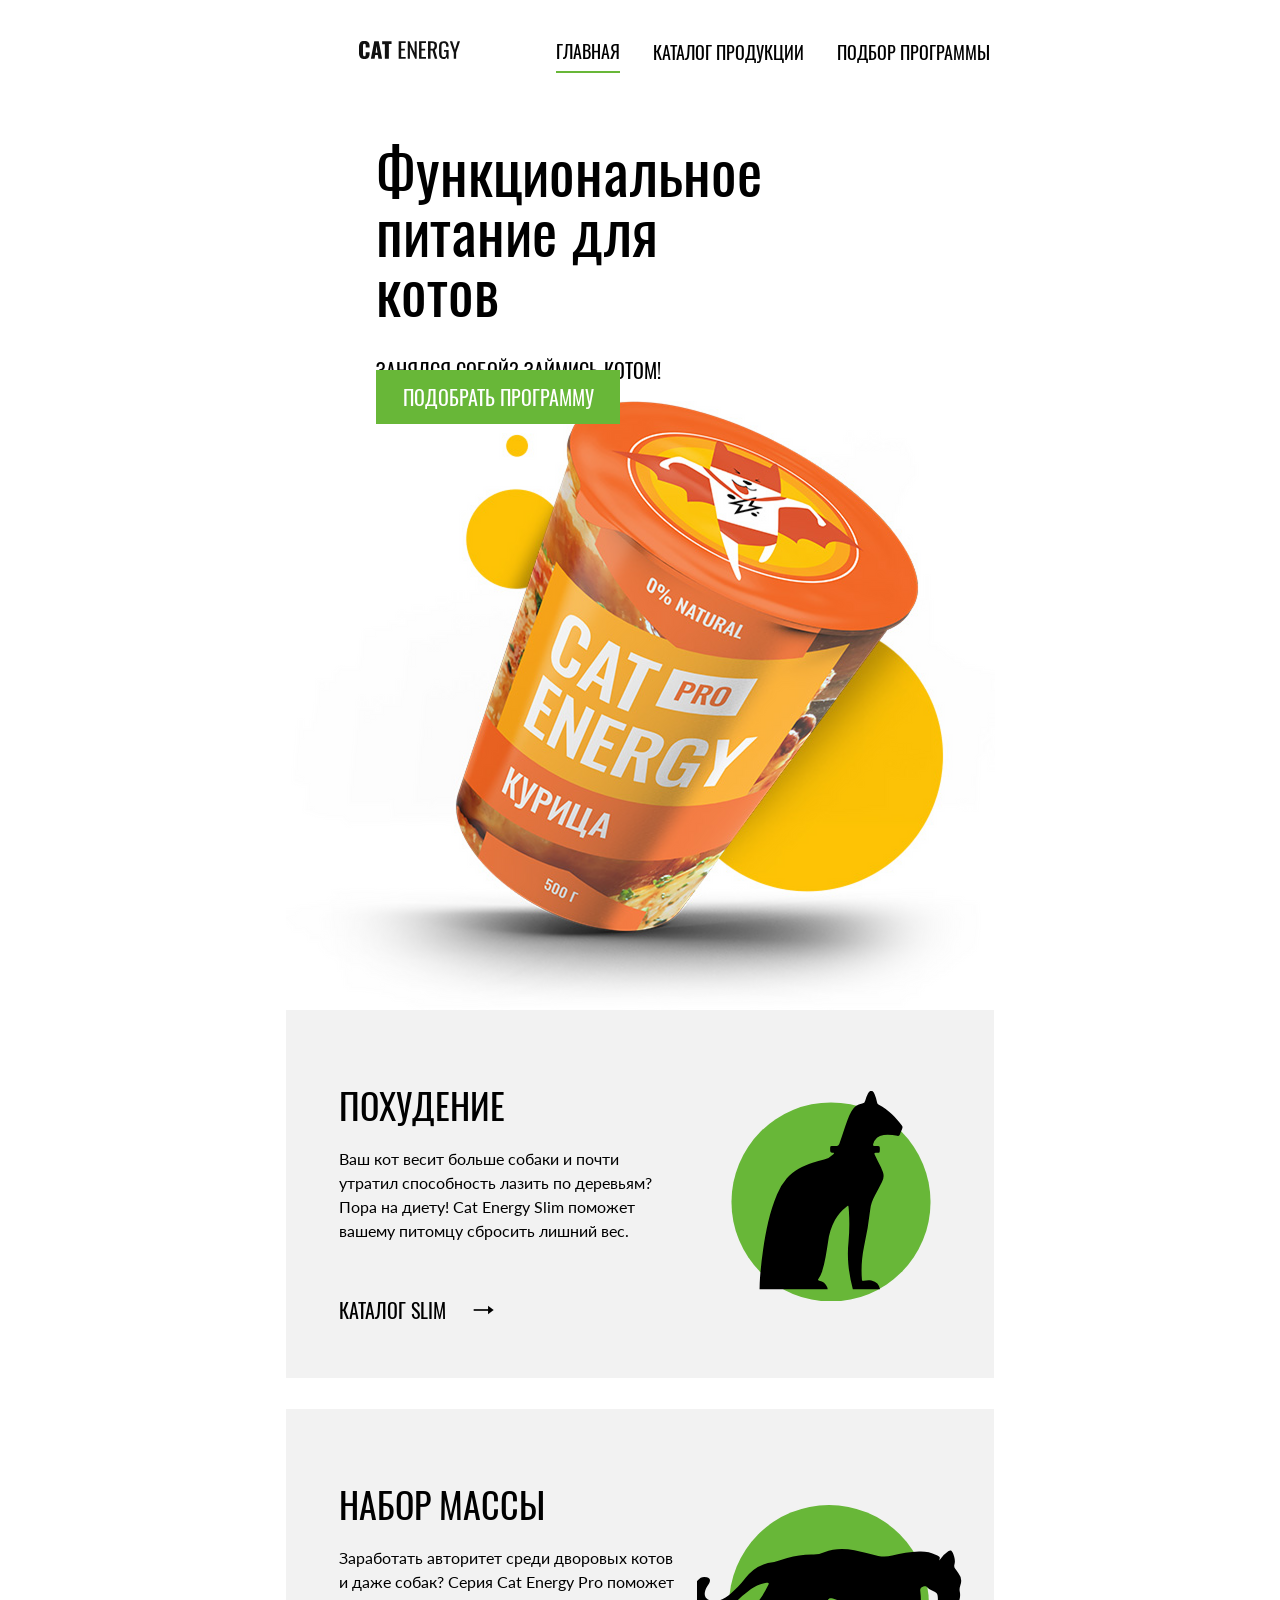
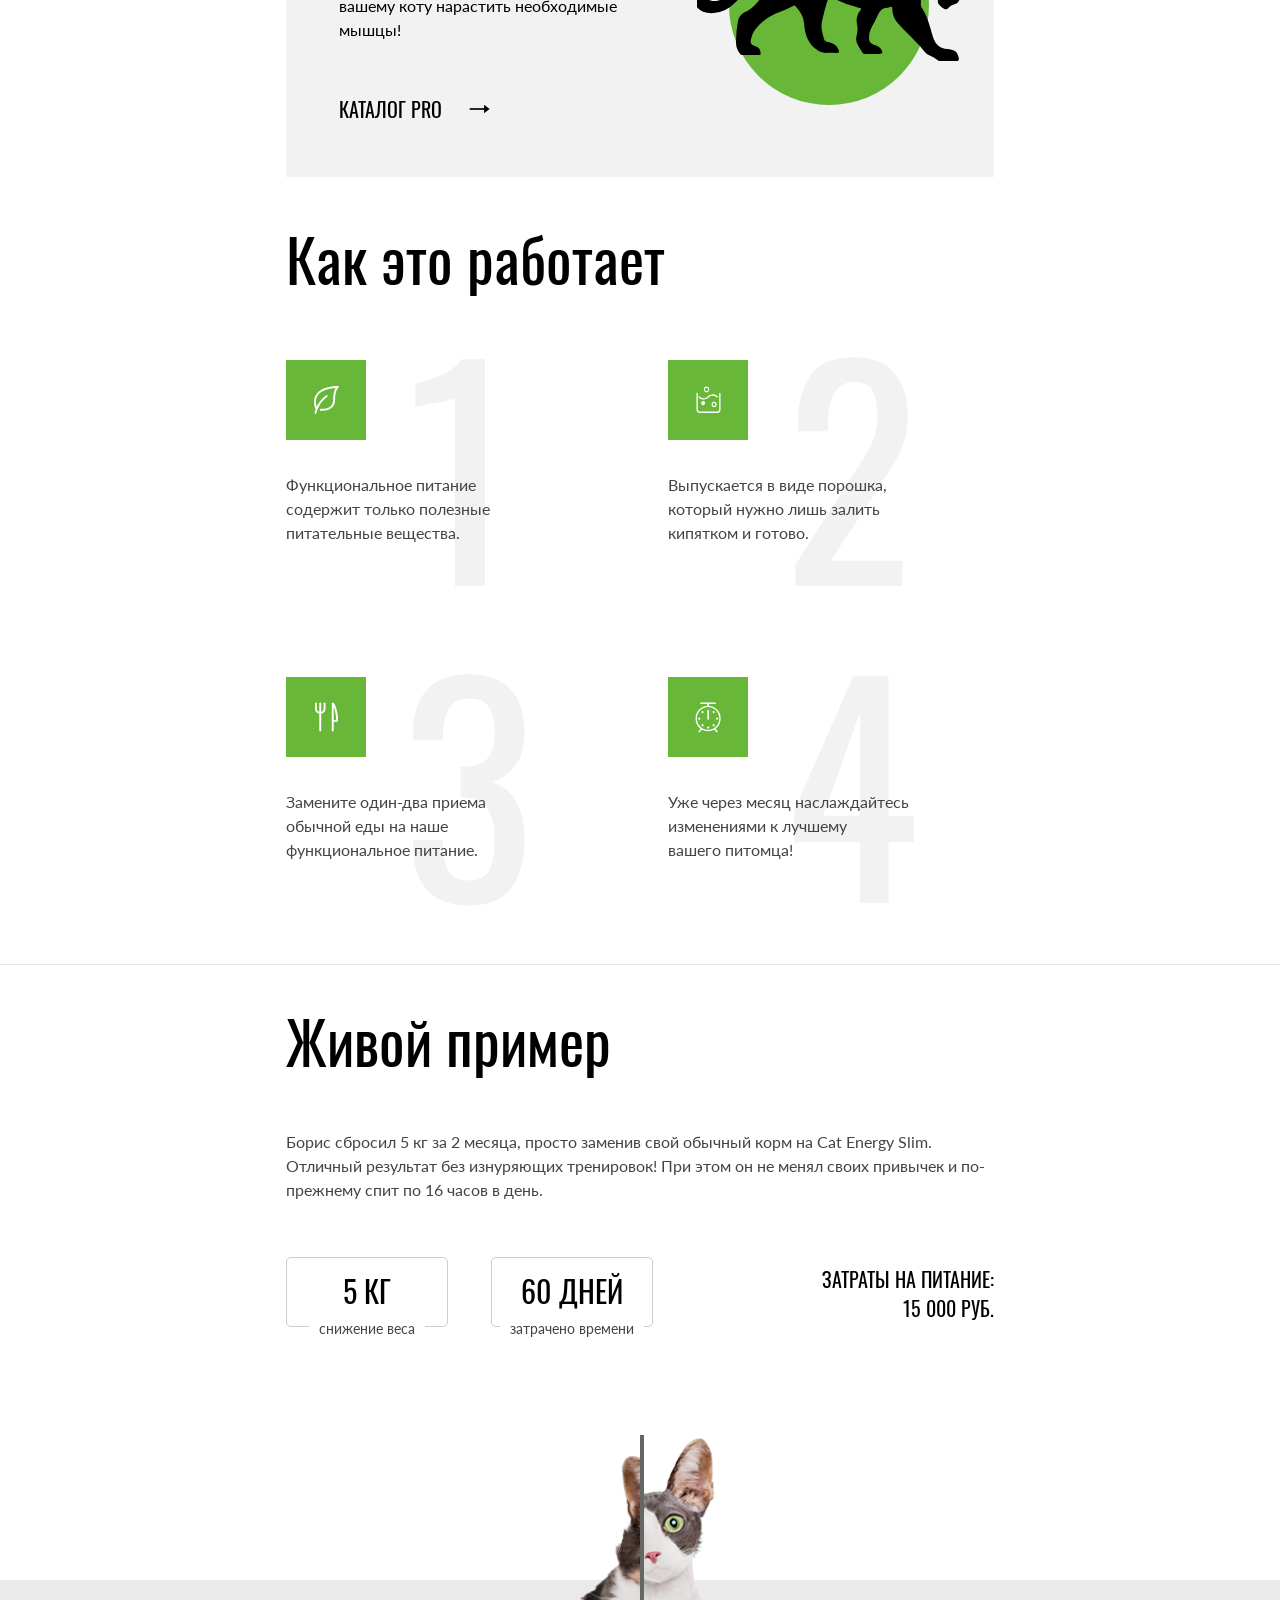
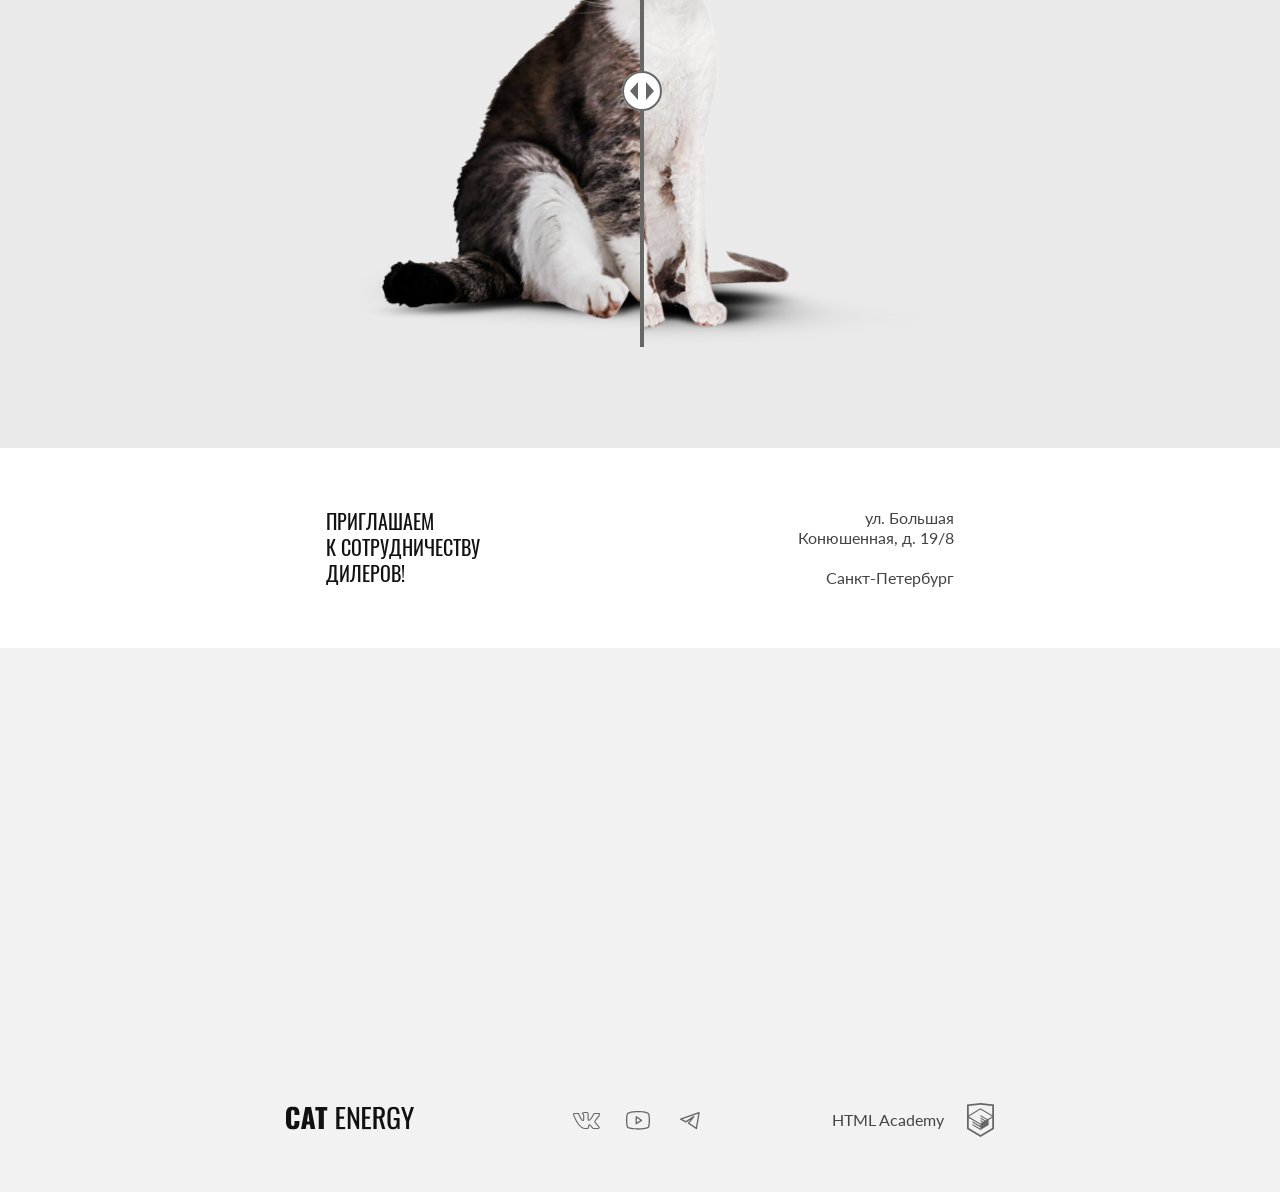
==== commit dec96513: "Deploying to gh-pages from @ Sergeykanyugin/2157855-cat-energy-32@105d59eefacd0ee60919e72c28c8188225" ====
--- a/index.html
+++ b/index.html
@@ -1 +1 @@
-<!DOCTYPE html><html class="page" lang="ru"><head><meta charset="UTF-8"><title>Главная - CAT ENERGY</title><meta name="viewport" content="width=device-width,initial-scale=1"><link rel="stylesheet" href="styles/styles.css"><link rel="icon" href="favicon.ico"><link rel="icon" href="favicons/icon.svg" type="image/svg+xml"><link rel="apple-touch-icon" href="favicons/apple.png"><link rel="manifest" href="manifest.webmanifest"><script src="scripts/index.js" defer="defer"></script></head><body class="page__body"><header class="header index-header"><div class="header__wrapper"><a class="header__logo" href="index.html"><picture><source width="70" height="59" type="image/svg+xml" media="(min-width: 1440px)" srcset="images/logo-desktop.svg"><source width="60" height="50" type="image/svg+xml" media="(min-width: 768px)" srcset="images/logo-tablet.svg"><img class="header__image" src="images/logo-mobile.svg" width="33" height="38" alt="Логотип Кэт энерджи"></picture></a><a class="header__logo-text" href="index.html"><picture><source width="118" height="21" type="image/svg+xml" media="(min-width: 1440px)" srcset="images/logo-text-desktop.svg"><img src="images/logo-text.svg" width="101" height="18" alt="Логотип с названием магазина Кэт энерджи"></picture></a></div><nav class="header__nav nav nav--closed"><button class="nav__toggle" type="button" aria-label="Открыть меню"></button><div class="nav__wrapper"><ul class="nav__list nav__list-index"><li class="nav__item nav__item--activity"><a class="nav__item-link" href="index.html">ГЛАВНАЯ</a></li><li class="nav__item"><a class="nav__item-link" href="catalog.html">КАТАЛОГ ПРОДУКЦИИ</a></li><li class="nav__item"><a class="nav__item-link" href="program.html">ПОДБОР ПРОГРАММЫ</a></li></ul></div></nav></header><main class="main-container"><h1 class="visually-hidden">Кэт энерджи - лучшее питание для котов</h1><section class="program"><h2 class="program__title">Функциональное питание для котов</h2><p class="program__slogan">ЗАНЯЛСЯ СОБОЙ? ЗАЙМИСЬ КОТОМ!</p><picture class="program__image"><source width="552" height="499" type="image/png" media="(min-width: 1440px)" srcset="images/index-can-desktop@1x.png, images/index-can-desktop@2x.png 2x"><source width="709" height="609" type="image/png" media="(min-width: 768px)" srcset="images/index-can-tablet@1x.png, images/index-can-tablet@2x.png 2x"><img src="images/index-can-mobile@1x.png" srcset="images/index-can-mobile@2x.png 2x" width="280" height="270" alt="Упаковка Кэт энерджи"></picture><a class="program__button button" href="catalog.html">ПОДОБРАТЬ ПРОГРАММУ</a></section><section class="add-catalog"><h2 class="visually-hidden">Какой каталог выбрать</h2><ul class="add-catalog__list"><li class="add-catalog__item add-catalog__item--lose"><h2 class="add-catalog__title">ПОХУДЕНИЕ</h2><p class="add-catalog__description">Ваш кот весит больше собаки и почти утратил способность лазить по деревьям? Пора на диету! Cat Energy Slim поможет вашему питомцу сбросить лишний вес.</p><a class="add-catalog__link" href="catalog.html">КАТАЛОГ SLIM</a></li><li class="add-catalog__item add-catalog__item--gain"><h2 class="add-catalog__title">Набор массы</h2><p class="add-catalog__description">Заработать авторитет среди дворовых котов и даже собак? Серия Cat Energy Pro поможет вашему коту нарастить необходимые мышцы!</p><a class="add-catalog__link" href="catalog.html">КАТАЛОГ PRO</a></li></ul></section><section class="work"><h2 class="work__title">Как это работает</h2><ul class="work__list"><li class="work__item work__item--1 work__item--leaf"><p class="work__description">Функциональное питание содержит только полезные питательные вещества.</p></li><li class="work__item work__item--botle"><p class="work__description">Выпускается в виде порошка, который нужно лишь залить кипятком и готово.</p></li><li class="work__item work__item--eat"><p class="work__description">Замените один-два приема обычной еды на наше функциональное питание.</p></li><li class="work__item work__item--time"><p class="work__description">Уже через месяц наслаждайтесь изменениями к лучшему<br>вашего питомца!</p></li></ul></section><section class="stats"><h2 class="stats__title">Живой пример</h2><p class="stats__description">Борис сбросил 5 кг за 2 месяца, просто заменив свой обычный корм на Cat Energy Slim. Отличный результат без изнуряющих тренировок! При этом он не менял своих привычек и по-прежнему спит по 16 часов в день.</p><dl class="stats__list"><div class="stats__item"><dt class="stats__example">снижение веса</dt><dd class="stats__text">5 КГ</dd></div><div class="stats__item"><dt class="stats__example">затрачено времени</dt><dd class="stats__text">60 ДНЕЙ</dd></div><div class="stats__item-cost"><dt class="stats__cost-example">ЗАТРАТЫ НА ПИТАНИЕ:</dt><dd class="stats__cost-text">15 000 РУБ.</dd></div></dl><div class="stats__difference slider"><div class="slider__picture slider__picture--before"><picture><source width="560" height="512" type="image/png" media="(min-width: 768px)" srcset="images/cat-before-tablet@1x.png, images/cat-before-tablet@2x.png 2x"><img src="images/cat-before-mobile@1x.png" srcset="images/cat-before-mobile@2x.png 2x" width="280" height="256" alt="Картинка толстого кота слева"></picture></div><div class="slider__picture slider__picture--after"><picture><source width="560" height="512" type="image/png" media="(min-width: 768px)" srcset="images/cat-after-tablet@1x.png, images/cat-after-tablet@2x.png 2x"><img src="images/cat-after-mobile@1x.png" srcset="images/cat-after-mobile@2x.png 2x" width="280" height="256" alt="Картинка худого кота справа"></picture></div><button class="slider__button" type="button" aria-label="Кнопка слайдера"></button></div></section></main><footer class="footer footer-index"><div class="footer__address address"><b class="address__title">ПРИГЛАШАЕМ<br>К СОТРУДНИЧЕСТВУ ДИЛЕРОВ!</b><p class="address__text">ул. Большая Конюшенная, д. 19/8<span class="address__contacts">Санкт-Петербург</span></p></div><iframe class="footer__map" src="https://www.google.com/maps/embed?pb=!1m18!1m12!1m3!1d1998.6037861610246!2d30.3230474!3d59.9387165!2m3!1f0!2f0!3f0!3m2!1i1024!2i768!4f13.1!3m3!1m2!1s0x4696310fca145cc1%3A0x42b32648d8238007!2z0JHQvtC70YzRiNCw0Y8g0JrQvtC90Y7RiNC10L3QvdCw0Y8g0YPQuy4sIDE5LzgsINCh0LDQvdC60YIt0J_QtdGC0LXRgNCx0YPRgNCzLCDQoNC-0YHRgdC40Y8sIDE5MTE4Ng!5e0!3m2!1sru!2sil!4v1725900545055!5m2!1sru!2sil" style="border:0;" loading="lazy" referrerpolicy="no-referrer-when-downgrade" allowfullscreen title="Офис компании по адресу набережная реки Карповки, 5, литера П, Санкт-Петербург"></iframe><div class="footer__logo-wrapper"><div class="footer__logo logo-text"><a class="logo-text__link" href="index.html"><img src="images/logo-text.svg" width="128" height="24" alt="Название магазина Кэт энерджи"></a></div><div class="footer__social social"><ul class="social__list"><li class="social__item"><a class="social__link social__link--vkontakte" href="https://vk.com/htmlacademy"><span class="visually-hidden">Мы в вконтакте</span></a></li><li class="social__item"><a class="social__link social__link--youtube" href="https://www.youtube.com/user/htmlacademyru"><span class="visually-hidden">Мы на ютубе</span></a></li><li class="social__item"><a class="social__link social__link--telegram" href="https://t.me/htmlacademy"><span class="visually-hidden">Мы в телеграме</span></a></li></ul></div><div class="footer__link"><a class="footer__copyright" href="https://htmlacademy.ru/intensive/adaptive">HTML Academy</a></div></div></footer></body></html>+<!DOCTYPE html><html class="page" lang="ru"><head><meta charset="UTF-8"><title>Главная - CAT ENERGY</title><meta name="viewport" content="width=device-width,initial-scale=1"><link rel="stylesheet" href="styles/styles.css"><link rel="icon" href="favicon.ico"><link rel="icon" href="favicons/icon.svg" type="image/svg+xml"><link rel="apple-touch-icon" href="favicons/apple.png"><link rel="manifest" href="manifest.webmanifest"><script src="scripts/index.js" defer="defer"></script></head><body class="page__body"><header class="header index-header"><div class="header__wrapper"><a class="header__logo" href="index.html"><picture><source width="70" height="59" type="image/svg+xml" media="(min-width: 1440px)" srcset="images/logo-desktop.svg"><source width="60" height="50" type="image/svg+xml" media="(min-width: 768px)" srcset="images/logo-tablet.svg"><img class="header__image" src="images/logo-mobile.svg" width="33" height="38" alt="Логотип Кэт энерджи"></picture></a><a class="header__logo-text" href="index.html"><picture><source width="118" height="21" type="image/svg+xml" media="(min-width: 1440px)" srcset="images/logo-text-desktop.svg"><img src="images/logo-text.svg" width="101" height="18" alt="Логотип с названием магазина Кэт энерджи"></picture></a></div><nav class="header__nav nav nav--closed"><button class="nav__toggle" type="button" aria-label="Открыть меню"></button><div class="nav__wrapper"><ul class="nav__list nav__list-index"><li class="nav__item nav__item--activity"><a class="nav__item-link" href="index.html">ГЛАВНАЯ</a></li><li class="nav__item"><a class="nav__item-link" href="catalog.html">КАТАЛОГ ПРОДУКЦИИ</a></li><li class="nav__item"><a class="nav__item-link" href="program.html">ПОДБОР ПРОГРАММЫ</a></li></ul></div></nav></header><main class="main-container"><h1 class="visually-hidden">Кэт энерджи - лучшее питание для котов</h1><section class="program"><h2 class="program__title">Функциональное питание для котов</h2><p class="program__slogan">ЗАНЯЛСЯ СОБОЙ? ЗАЙМИСЬ КОТОМ!</p><picture class="program__image"><source width="552" height="499" type="image/png" media="(min-width: 1440px)" srcset="images/index-can-desktop@1x.png, images/index-can-desktop@2x.png 2x"><source width="709" height="609" type="image/png" media="(min-width: 768px)" srcset="images/index-can-tablet@1x.png, images/index-can-tablet@2x.png 2x"><img src="images/index-can-mobile@1x.png" srcset="images/index-can-mobile@2x.png 2x" width="280" height="270" alt="Упаковка Кэт энерджи"></picture><a class="program__button button" href="catalog.html">ПОДОБРАТЬ ПРОГРАММУ</a></section><section class="add-catalog"><h2 class="visually-hidden">Какой каталог выбрать</h2><ul class="add-catalog__list"><li class="add-catalog__item add-catalog__item--lose"><h2 class="add-catalog__title">ПОХУДЕНИЕ</h2><p class="add-catalog__description">Ваш кот весит больше собаки и почти утратил способность лазить по деревьям? Пора на диету! Cat Energy Slim поможет вашему питомцу сбросить лишний вес.</p><a class="add-catalog__link" href="catalog.html">КАТАЛОГ SLIM</a></li><li class="add-catalog__item add-catalog__item--gain"><h2 class="add-catalog__title">Набор массы</h2><p class="add-catalog__description">Заработать авторитет среди дворовых котов и даже собак? Серия Cat Energy Pro поможет вашему коту нарастить необходимые мышцы!</p><a class="add-catalog__link" href="catalog.html">КАТАЛОГ PRO</a></li></ul></section><section class="work"><h2 class="work__title">Как это работает</h2><ul class="work__list"><li class="work__item work__item--1 work__item--leaf"><p class="work__description">Функциональное питание содержит только полезные питательные вещества.</p></li><li class="work__item work__item--botle"><p class="work__description">Выпускается в виде порошка, который нужно лишь залить кипятком и готово.</p></li><li class="work__item work__item--eat"><p class="work__description">Замените один-два приема обычной еды на наше функциональное питание.</p></li><li class="work__item work__item--time"><p class="work__description">Уже через месяц наслаждайтесь изменениями к лучшему<br>вашего питомца!</p></li></ul></section><section class="stats"><h2 class="stats__title">Живой пример</h2><p class="stats__description">Борис сбросил 5 кг за 2 месяца, просто заменив свой обычный корм на Cat Energy Slim. Отличный результат без изнуряющих тренировок! При этом он не менял своих привычек и по-прежнему спит по 16 часов в день.</p><dl class="stats__list"><div class="stats__item"><dt class="stats__example">снижение веса</dt><dd class="stats__text">5 КГ</dd></div><div class="stats__item"><dt class="stats__example">затрачено времени</dt><dd class="stats__text">60 ДНЕЙ</dd></div><div class="stats__item-cost"><dt class="stats__cost-example">ЗАТРАТЫ НА ПИТАНИЕ:</dt><dd class="stats__cost-text">15 000 РУБ.</dd></div></dl><div class="stats__difference slider"><div class="slider__picture slider__picture--before"><picture><source width="560" height="512" type="image/png" media="(min-width: 768px)" srcset="images/cat-before-tablet@1x.png, images/cat-before-tablet@2x.png 2x"><img src="images/cat-before-mobile@1x.png" srcset="images/cat-before-mobile@2x.png 2x" width="280" height="256" alt="Картинка толстого кота слева"></picture></div><div class="slider__picture slider__picture--after"><picture><source width="560" height="512" type="image/png" media="(min-width: 768px)" srcset="images/cat-after-tablet@1x.png, images/cat-after-tablet@2x.png 2x"><img src="images/cat-after-mobile@1x.png" srcset="images/cat-after-mobile@2x.png 2x" width="280" height="256" alt="Картинка худого кота справа"></picture></div><button class="slider__button" type="button" aria-label="Кнопка слайдера"></button></div></section></main><footer class="footer footer-index"><div class="footer__address-wrapper"><div class="footer__address address"><b class="address__title">ПРИГЛАШАЕМ<br>К СОТРУДНИЧЕСТВУ ДИЛЕРОВ!</b><p class="address__text">ул. Большая Конюшенная, д. 19/8<span class="address__contacts">Санкт-Петербург</span></p></div></div><iframe class="footer__map" src="https://www.google.com/maps/embed?pb=!1m18!1m12!1m3!1d1998.6037861610246!2d30.3230474!3d59.9387165!2m3!1f0!2f0!3f0!3m2!1i1024!2i768!4f13.1!3m3!1m2!1s0x4696310fca145cc1%3A0x42b32648d8238007!2z0JHQvtC70YzRiNCw0Y8g0JrQvtC90Y7RiNC10L3QvdCw0Y8g0YPQuy4sIDE5LzgsINCh0LDQvdC60YIt0J_QtdGC0LXRgNCx0YPRgNCzLCDQoNC-0YHRgdC40Y8sIDE5MTE4Ng!5e0!3m2!1sru!2sil!4v1725900545055!5m2!1sru!2sil" style="border:0;" loading="lazy" referrerpolicy="no-referrer-when-downgrade" allowfullscreen title="Офис компании по адресу набережная реки Карповки, 5, литера П, Санкт-Петербург"></iframe><div class="footer__wrapper"><div class="footer__logo-wrapper"><div class="footer__logo logo-text"><a class="logo-text__link" href="index.html"><img src="images/logo-text.svg" width="128" height="24" alt="Название магазина Кэт энерджи"></a></div><div class="footer__social social"><ul class="social__list"><li class="social__item"><a class="social__link social__link--vkontakte" href="https://vk.com/htmlacademy"><span class="visually-hidden">Мы в вконтакте</span></a></li><li class="social__item"><a class="social__link social__link--youtube" href="https://www.youtube.com/user/htmlacademyru"><span class="visually-hidden">Мы на ютубе</span></a></li><li class="social__item"><a class="social__link social__link--telegram" href="https://t.me/htmlacademy"><span class="visually-hidden">Мы в телеграме</span></a></li></ul></div><div class="footer__link"><a class="footer__copyright" href="https://htmlacademy.ru/intensive/adaptive">HTML Academy</a></div></div></div></footer></body></html>
--- a/styles/styles.css
+++ b/styles/styles.css
@@ -1 +1 @@
-body{color:#444;margin:0;padding:0;font-family:Lato,sans-serif;font-size:14px;line-height:18px}a{text-decoration:none}@font-face{font-family:Lato;font-weight:400;font-style:normal;src:url(../fonts/lato/Lato-Regular.woff2)format("woff2");font-display:swap}@font-face{font-family:Oswald;font-weight:400;font-style:normal;src:url(../fonts/oswald/oswaldregular.woff2)format("woff2");font-display:swap}.visually-hidden{white-space:nowrap;-webkit-clip-path:inset(100%);clip-path:inset(100%);clip:rect(0 0 0 0);border:0;width:1px;height:1px;margin:-1px;padding:0;position:absolute;overflow:hidden}.button{text-align:center;color:#fff;cursor:pointer;background-color:#68b738;border:none;font-family:Oswald,sans-serif;font-size:16px;font-weight:400;line-height:20px;text-decoration:none;display:block}.button:hover,.button:focus-visible{color:#fff;background-color:#5eaa2f}.button:active{color:#ebebeb;background-color:#5eaa2f}.header{background-color:#fff;width:320px;margin:auto;position:relative}@media (width>=768px){.header{flex-direction:row;justify-content:space-between;align-items:center;width:708px;min-height:50px;margin:0 auto;padding:0;display:flex}}@media (width>=1440px){.header{background-color:#0000;width:1220px}}.header__wrapper{align-items:center;margin:13px 0 15px;padding:0;display:flex}@media (width>=768px){.header__wrapper{margin:25px 0 0}}@media (width>=1440px){.header__wrapper{margin:55px 0 0}.header__wrapper:before{content:"";z-index:-1;background-image:url(../images/index-background-desktop@2x.jpg);background-position:top;background-repeat:no-repeat;background-size:contain;width:720px;height:694px;margin:0 -110px;position:absolute;top:0;right:0}}.header__logo{width:33px;height:38px;margin:0 56px 0 20px}@media (width>=768px){.header__logo{width:60px;height:50px;margin:0}}@media (width>=1440px){.header__logo{width:70px;height:59px;margin:0 14px 0 0}}.header__image:hover{opacity:.8}.header__image:active{opacity:.6}.header__logo-text{width:101px;height:18px}@media (width>=768px){.header__logo-text{margin-left:13px;margin-right:auto}}@media (width>=1440px){.header__logo-text{width:118px;height:21px;margin:0}}.header__logo-text:hover{opacity:.8}.header__logo-text:active{opacity:.6}@media (width>=1440px){.header-catalog .header__wrapper:before{display:none}}.nav{color:#000;margin:0;padding:0;font-family:Oswald,sans-serif;font-size:20px;line-height:20px}.nav--closed .nav__toggle{z-index:2;background-color:#fff;background-image:url(../icons/stack.svg#logo-menu);background-repeat:no-repeat;background-size:contain;border:none;width:24px;height:24px;display:block;position:absolute;top:10px;right:20px}.nav--closed .nav__toggle:hover{opacity:.8}.nav--closed .nav__toggle:active{opacity:.6}@media (width>=768px){.nav--closed .nav__toggle{display:none}}.nav--opened .nav__toggle{z-index:2;background-color:#fff;background-image:url(../icons/stack.svg#logo_mobile_closed);background-repeat:no-repeat;background-size:contain;border:none;width:18px;height:18px;display:block;position:absolute;top:10px;right:20px}.nav--opened .nav__toggle:hover{opacity:.8}.nav--opened .nav__toggle:active{opacity:.6}@media (width>=768px){.nav--opened .nav__toggle{display:none}}.nav__wrapper{flex-wrap:wrap;margin:0;padding:0;list-style:none;display:block}.nav--opened .nav__list,.nav__list{flex-direction:column;align-items:center;margin:0;padding:0;list-style:none;display:flex}@media (width>=768px){.nav__list{flex-direction:row;justify-content:space-between;gap:33px;margin:0 auto;padding-top:39px;padding-right:4px;display:flex}}@media (width>=1440px){.nav__list{padding-top:72px;padding-right:1px}}.nav--opened .nav__item{text-align:center;border-top:1px solid #e6e6e6;width:320px;padding:22px 0 24px;list-style:none}@media (width>=768px){.nav__item{padding-bottom:8px}}.nav__item:hover{opacity:.6}.nav__item:active{opacity:.3}@media (width>=768px){.nav__list-index .nav__item--activity{border-bottom:2px solid #68b738}}@media (width>=1440px){.nav__list-index .nav__item--activity{border-bottom:2px solid #fff}}@media (width>=768px){.nav__list-catalog .nav__item--activity{border-bottom:2px solid #68b738}}.nav--opened .nav__item-link{color:#000}.nav__item-link{color:#000;transition:opacity .3s ease-in-out}@media (width>=768px){.nav__item-link{align-items:start;font-size:18px;line-height:24px}}@media (width>=1440px){.nav__item-link{color:#fff;font-size:20px;line-height:20px}}@media (width<=767px){.nav--closed .nav__list{display:none}}@media (width>=1440px){.nav__item-catalog .nav__item-link{color:#000}}.site-list__item{color:#000;font-family:Oswald,sans-serif;font-size:20px;line-height:20px}.program{position:relative}@media (width<=767px){.program{width:320px;margin:auto;padding:0}}@media (width>=768px){.program{width:768px;margin:auto}}@media (width>=1440px){.program{width:1440px;min-height:580px;margin:auto;padding:0}}.program:before{content:"";z-index:-2;background-image:url(../images/index-background-mobile@2x.jpg);background-position:top;background-repeat:no-repeat;background-size:contain;width:320px;height:302px;position:absolute;top:0}@media (width>=768px){.program:before{display:none}}.program__title{text-align:center;color:#fff;margin:0;padding-top:27px;font-family:Oswald,sans-serif;font-size:36px;font-weight:400;line-height:36px}@media (width>=768px){.program__title{color:#000;text-align:start;width:416px;margin-top:65px;margin-left:120px;padding-top:0;font-size:60px;line-height:60px}}@media (width>=1440px){.program__title{width:416px;margin:0;padding:110px 0 0 190px}}.program__slogan{text-align:center;color:#fff;width:200px;margin:25px auto 0;font-family:Oswald,sans-serif;font-size:14px;font-weight:400;line-height:14px}@media (width>=768px){.program__slogan{color:#000;text-align:start;width:285px;margin:40px 0 0 120px;font-size:20px;line-height:20px}}@media (width>=1440px){.program__slogan{margin-left:190px}}.program__image{margin:29px auto 0;padding-left:20px;display:block}@media (width>=768px) and (width<=1439px){.program__image{height:609px;margin:21px auto 0;padding-left:30px}}@media (width>=1440px){.program__image{z-index:-1;margin:0;position:absolute;top:29px;left:540px}}.program__button{color:#fff;width:280px;margin:auto;padding:10px 0}@media (width>=768px){.program__button{width:244px;padding:14px 0;font-size:20px;line-height:26px;position:absolute;top:230px;left:120px}}@media (width>=1440px){.program__button{margin-top:52px;margin-left:190px;position:static}}.add-catalog__list{flex-flow:column wrap;justify-content:center;gap:20px;width:280px;margin:auto;padding:19px 0;list-style:none;display:flex}@media (width>=768px){.add-catalog__list{gap:31px;width:708px;margin:auto;padding:0}}@media (width>=1440px){.add-catalog__list{flex-direction:row;gap:80px;width:1220px;margin:auto;padding:82px 0 0}}.add-catalog__item{background-color:#f2f2f2;grid-template-columns:70px 1fr;gap:23px 0;padding:23px 20px;display:grid}@media (width>=768px){.add-catalog__item{grid-template-rows:repeat(3,auto);grid-template-columns:1fr 240px;gap:24px 10px;padding:77px 63px 53px 53px}}@media (width>=1440px){.add-catalog__item{grid-template-columns:152px 1fr;gap:10px;max-width:466px;padding:47px 52px 55px}}.add-catalog__item:before{content:"";background-color:#f2f2f2;background-position:50%;background-repeat:no-repeat;background-size:contain;width:67px;height:50px}@media (width>=768px) and (width<=1439px){.add-catalog__item:before{grid-area:1/2/-1/3;justify-self:end}}.add-catalog__item--lose:before{background-image:url(../icons/stack.svg#cat-back);background-position:0;background-repeat:no-repeat;background-size:50px 53px}@media (width>=768px){.add-catalog__item--lose:before{background-size:200px 211px;width:200px;height:210px;margin-top:4px}}@media (width>=1440px){.add-catalog__item--lose:before{background-size:100px 106px;width:100px;height:106px;margin-top:-6px}}.add-catalog__item--gain:before{background-image:url(../icons/stack.svg#tiger-back);background-repeat:no-repeat;background-size:67px 50px;margin-left:-7px}@media (width>=768px){.add-catalog__item--gain:before{background-size:268px 200px;align-self:center;width:268px;height:200px;margin-left:0;margin-right:-34px}}@media (width>=1440px){.add-catalog__item--gain:before{background-size:134px 100px;width:134px;height:100px;margin-left:-15px;margin-right:0}}.add-catalog__title{color:#000;text-transform:uppercase;align-self:center;margin:0;font-family:Oswald,sans-serif;font-size:24px;font-weight:400;line-height:37px}@media (width>=768px){.add-catalog__title{font-size:36px;line-height:36px}}.add-catalog__description{color:#444;text-align:left;grid-column:1/-1;margin:0;font-size:14px;line-height:18px}@media (width>=768px){.add-catalog__description{color:#000;font-size:16px;line-height:24px}}@media (width>=1440px){.add-catalog__description{padding-top:30px}}@media (width>=768px) and (width<=1439px){.add-catalog__description{grid-area:unset}}.add-catalog__link{color:#000;grid-column:1/-1;align-items:center;gap:15px;padding-top:19px;font-family:Oswald,sans-serif;font-size:16px;line-height:16px;text-decoration:none;display:flex}@media (width>=768px){.add-catalog__link{color:#000;border:none;gap:25px;padding-top:28px;font-size:20px;line-height:1.5em}}@media (width>=768px) and (width<=1439px){.add-catalog__link{grid-area:unset;justify-self:start}}@media (width>=1440px){.add-catalog__link{padding-top:15px}}.add-catalog__link:hover{opacity:.7}.add-catalog__link:active{opacity:.3}.add-catalog__link:after{content:"";background-color:#f2f2f2;background-image:url(../icons/stack.svg#arrow);background-position:50%;background-repeat:no-repeat;background-size:contain;width:32px;height:10px;display:block}.work{flex-direction:column;justify-content:center;margin:0;padding:0 0 49px;display:flex}@media (width>=768px){.work{width:708px;margin:auto;padding:51px 0 47px}}@media (width>=1440px){.work{justify-content:start;width:1220px;padding:75px 0 0}}.work__title{color:#000;width:280px;margin:auto;padding:0;font-family:Oswald,sans-serif;font-size:36px;font-weight:400;line-height:40px}@media (width>=768px){.work__title{width:708px;margin:auto;font-size:60px;line-height:60px}}@media (width>=1440px){.work__title{width:1220px;margin:auto}}.work__list{flex-direction:column;gap:20px;margin:40px auto 0;padding:0;list-style:none;display:flex}@media (width>=768px){.work__list{counter-reset:work;flex-flow:wrap;justify-content:space-between;gap:37px;margin:32px auto 0;padding-right:76px}}@media (width>=1440px){.work__list{flex-flow:row;justify-content:space-between;margin:32px -4px 0 0;padding:0}}.work__item{flex-direction:row;justify-content:space-between;gap:20px;min-height:60px;display:flex;position:relative}@media (width>=768px){.work__item{counter-increment:work;flex-direction:column;justify-content:start;gap:31px;width:250px;min-height:280px}.work__item--1{width:227px}}@media (width>=1440px){.work__item--1{margin-right:20px}}.work__item:before{content:"";background-color:#68b738;background-position:50%;background-size:contain;width:60px;height:60px;display:block}@media (width>=768px){.work__item:before{width:80px;height:80px;margin-top:40px}.work__item:after{content:counter(work);z-index:-1;text-align:right;color:#f2f2f2;width:136px;height:280px;font-family:Oswald,Arial,sans-serif;font-size:280px;line-height:280px;position:absolute;top:0;right:0}}.work__item--leaf:before{background-image:url(../icons/stack.svg#icon-leaf);background-repeat:no-repeat;background-size:30px 32px}.work__item--botle:before{background-image:url(../icons/stack.svg#icon-botle);background-repeat:no-repeat;background-size:25px 28px}.work__item--eat:before{background-image:url(../icons/stack.svg#icon-eat);background-repeat:no-repeat;background-size:25px 30px}.work__item--time:before{background-image:url(../icons/stack.svg#icon-time);background-repeat:no-repeat;background-size:26px 31px}.work__description{width:200px;margin:2px 0 0}@media (width>=768px){.work__description{width:245px;font-size:16px;line-height:24px}}@media (width<=767px){.work__description br{display:none}}.stats{background-color:#eaeaea;grid-template-columns:1fr 280px 1fr;width:320px;margin:auto;padding:25px 0 40px;display:grid}@media (width>=768px){.stats{background:linear-gradient(#fff 615px,#eaeaea 615px);border-top:1px solid #e6e6e6;grid-template-columns:1fr 708px 1fr;width:768px;padding:45px 0 101px}}@media (width>=1440px){.stats{background:linear-gradient(#fff 205px,#f2f2f2 205px);border-top:none;grid-template-rows:repeat(3,auto);grid-template-columns:110px 433px 787px 110px;width:1440px;padding-top:69px;padding-bottom:50px}}.stats__title{color:#000;grid-area:1/2/2/3;margin:0;padding-bottom:40px;font-family:Oswald,sans-serif;font-size:36px;font-weight:400;line-height:40px}@media (width>=768px){.stats__title{padding-bottom:60px;font-size:60px;line-height:60px}}@media (width>=1440px){.stats__title{margin:0;padding-top:0;padding-bottom:76px}}.stats__description{grid-column:2/3;margin:0;padding-bottom:20px;font-size:14px;line-height:18px}@media (width>=768px){.stats__description{padding-bottom:55px;font-size:16px;line-height:24px}}@media (width>=1440px){.stats__description{padding-top:70px;padding-bottom:70px}}.stats__list{flex-wrap:wrap;grid-column:2/3;justify-content:center;gap:19px 32px;margin:0;padding-bottom:19px;display:flex}@media (width>=768px){.stats__list{justify-content:start;gap:43px;padding-bottom:100px}}@media (width>=1440px){.stats__list{gap:54px 43px;padding-bottom:25px}}.stats__item{flex-direction:column;flex-basis:124px;display:flex}@media (width>=768px){.stats__item{flex-basis:162px}}.stats__example{text-align:center;color:#444;text-transform:lowercase;background-color:#eaeaea;order:2;align-self:center;margin:-9px 19px 0;padding:0 10px;font-size:12px;line-height:12px;display:block}@media (width>=768px){.stats__example{background-color:#fff;margin:-4px 8px 0;font-size:14px}}@media (width>=1440px){.stats__example{background-color:#f2f2f2}}.stats__text{text-align:center;text-transform:uppercase;color:#000;border:1px solid #cdcdcd;border-radius:5px;margin:0;padding:14px 14px 16px;font-family:Oswald,sans-serif;font-size:24px;line-height:24px}@media (width>=768px){.stats__text{padding:14px 14px 17px;font-size:30px;line-height:37px}}.stats__item-cost{text-transform:uppercase;color:#000;flex-wrap:wrap;justify-content:center;gap:4px;width:100%;font-family:Oswald,sans-serif;font-size:14px;font-weight:400;line-height:20px;display:flex}@media (width>=768px) and (width<=1439px){.stats__item-cost{text-align:right;flex-direction:column;flex-basis:290px;gap:9px;width:auto;margin-bottom:5px;margin-left:auto;font-size:20px}}@media (width>=1440px){.stats__item-cost{gap:64px;width:auto;font-size:20px}}.stats__cost-text{margin:0}@media (width>=1440px){.stats__cost-example{margin-left:0}}.stats__difference{grid-column:2/3;justify-self:center}@media (width>=1440px){.stats__difference{grid-area:1/3/-1/4;justify-self:right}}.slider{position:relative}.slider__picture--before{z-index:1;background-color:#eaeaea;width:50%;height:100%;position:absolute;inset:0;overflow:hidden}@media (width>=768px){.slider__picture--before{background:linear-gradient(#fff 145px,#eaeaea 145px)}}@media (width>=1440px){.slider__picture--before{background:linear-gradient(#fff 136px,#f2f2f2 136px)}}.slider__picture--after{background-color:#eaeaea;height:256px;position:relative}@media (width>=768px){.slider__picture--after{background:linear-gradient(#fff 145px,#eaeaea 145px);height:512px}}@media (width>=1440px){.slider__picture--after{background:linear-gradient(#fff 136px,#f2f2f2 136px)}}.slider__picture img{max-width:none}.slider__button{z-index:2;cursor:pointer;background-color:#666;border:none;width:4px;height:100%;padding:0;text-decoration:none;transition:background-color .3s ease-in-out;position:absolute;top:0;left:50%}@media (width>=1440px){.slider__button{height:512px}}.slider__button:hover,.slider__button:focus-visible{background-color:#68b738}.slider__button:active{background-color:#5eaa2f}.slider__button:before{content:"";cursor:pointer;background-color:#fff;border-radius:100vh;width:40px;height:40px;margin:auto 0;position:absolute;top:0;bottom:0;left:-18px}.slider__button:after{content:"";cursor:pointer;background-color:#666;width:40px;height:40px;margin:auto 0;transition:background-color .3s ease-in-out;position:absolute;top:0;bottom:0;left:-18px;-webkit-mask-image:url(../icons/stack.svg#slider);mask-image:url(../icons/stack.svg#slider);-webkit-mask-position:50%;mask-position:50%;-webkit-mask-repeat:no-repeat;mask-repeat:no-repeat}.slider__button:hover:after,.slider__button:focus-visible:after{background-color:#68b738}.slider__button:active:after{background-color:#5eaa2f}.footer{background-color:#f2f2f2;flex-direction:column;width:320px;margin:auto;padding:0;display:flex}@media (width>=768px){.footer{width:768px}}@media (width>=1440px){.footer{width:1440px}}.footer__address{width:280px;margin:auto;padding:26px 20px;display:flex}@media (width>=768px){.footer__address{justify-content:space-between;width:628px;margin:auto;padding:60px 70px}}@media (width>=1440px){.footer__address{width:407px;margin-top:95px;margin-left:110px;padding:60px 78px;position:absolute}}@media (width<=1439px){.footer-catalog .footer__address{background-color:#f2f2f2}}.address__text{width:140px;margin:0}@media (width>=768px){.address__text{text-align:right}}@media (width>=1440px){.address__text{text-align:left}}.address__title{text-align:left;width:140px}.footer__map{background-color:#f2f2f2;width:320px;min-width:100%;height:362px;margin:auto}@media (width>=768px){.footer__map{width:768px;min-height:400px;margin:auto}}@media (width>=1440px){.footer__map{width:1440px;margin:auto}}.footer iframe{border:none;display:block}.footer__logo-wrapper{background-color:#f2f2f2;width:320px;margin:auto}@media (width>=768px){.footer__logo-wrapper{flex-direction:row;align-items:center;width:708px;margin:auto;padding:55px 30px;display:flex}}@media (width>=1440px){.footer__logo-wrapper{width:1220px;margin:auto;padding:68px 0}}.footer__logo{text-align:center;background-color:#f2f2f2;border-bottom:1px solid #d9d9d9;margin:0 20px;padding:40px 0 16px}@media (width>=768px){.footer__logo{border-bottom:none;margin-left:0;margin-right:160px;padding:0}}@media (width>=1440px){.footer__logo{margin-right:416px}}.footer__logo:hover,.footer__logo:focus-visible{opacity:.7}.footer__logo:active{opacity:.3}.footer__social{background-color:#f2f2f2;padding:0 20px}@media (width>=768px){.footer__social{margin:0;padding:0 120px 0 0}}@media (width>=1440px){.footer__social{padding:0}}.social__list{border-bottom:1px solid #d9d9d9;justify-content:space-between;margin:0;padding:20px 74px;display:flex}@media (width>=768px){.social__list{border-bottom:none;width:132px;padding:0}}@media (width>=1440px){.social__list{margin-right:376px}}.footer__link{margin:0;padding:19px 20px 40px}@media (width>=768px){.footer__link{width:168px;padding:0}}.footer__link:hover,.footer__link:focus-visible{opacity:.7}.footer__link:active{opacity:.3}.footer__copyright{color:#444;justify-content:space-between;align-items:center;font-size:16px;line-height:20px;display:flex}@media (width>=768px){.footer__copyright{padding-left:5px}}.footer__copyright:after{content:"";background-image:url(../icons/stack.svg#htmlacademy);background-position:50%;background-repeat:no-repeat;background-size:contain;width:27px;height:34px;display:block}.address{background-color:#fff}.address--grey{background-color:#f2f2f2}.address__title{color:#111;width:140px;font-family:Oswald,sans-serif;font-size:16px;font-weight:400;line-height:20px}@media (width>=768px){.address__title{width:163px;font-size:20px;line-height:26px}}.address__text{font-size:14px;line-height:20px}@media (width>=768px){.address__text{width:157px;font-size:16px}}.address__contacts{display:inline-block}@media (width>=768px){.address__contacts{margin-top:20px}}.social__item{list-style-type:none}.social__item:hover,.social__item:focus-visible{opacity:.7}.social__item:active{opacity:.3}.social__link:before{content:"";background-position:50%;background-size:contain;width:28px;height:22px;display:block}.social__link--vkontakte:before{background-image:url(../icons/stack.svg#vkontakte);background-repeat:no-repeat;background-size:contain}.social__link--youtube:before{background-image:url(../icons/stack.svg#youtube);background-repeat:no-repeat;background-size:contain}.social__link--telegram:before{background-image:url(../icons/stack.svg#telegram);background-repeat:no-repeat;background-size:contain}.catalog__title{color:#000;width:280px;margin:auto;padding:27px 0 41px;font-family:Oswald,sans-serif;font-size:36px;font-weight:400;line-height:36px}@media (width>=768px){.catalog__title{width:708px;margin:auto;padding:62px 0 84px;font-size:60px;line-height:60px}}@media (width>=1440px){.catalog__title{width:1220px;margin:auto;padding:74px 0 85px}}.catalog__list{flex-wrap:wrap;margin:0;padding:0;list-style:none;display:flex}@media (width>=768px){.catalog__list{gap:60px;max-width:708px;margin-inline:auto}}@media (width>=1440px){.catalog__list{gap:64px 82px;max-width:1220px}}.catalog__item{border-top:1px solid #ebebeb;justify-content:center;width:100%;display:flex}@media (width>=768px){.catalog__item{width:unset;background:linear-gradient(#fff 15%,#f2f2f2 15%);border:none}}.catalog__item:last-of-type{border-bottom:1px solid #ebebeb}.card{grid-template-rows:repeat(3,auto);grid-template-columns:140px 1fr;width:280px;padding:19px 0 26px;display:grid}@media (width>=768px){.card{grid-template-rows:auto 1fr auto;grid-template-columns:1fr;gap:16px;width:250px;padding:0 37px 40px}}@media (width>=1440px){.card{grid-template-rows:auto auto 1fr auto;gap:0;width:169px}}.card--all{background:#fff;flex-direction:column;display:flex}@media (width>=768px){.card--all{border:2px solid #f2f2f2;margin-top:81px;padding:0 35px 38px}}.card--all:before{content:"";background-image:url(../icons/stack.svg#plus);background-position:50%;background-repeat:no-repeat;background-size:contain;place-self:center;width:30px;height:30px;margin-top:3px;margin-bottom:24px;display:block}@media (width>=768px){.card--all:before{width:60px;height:60px;margin-top:50px;margin-bottom:30px}}@media (width>=1440px){.card--all:before{margin-bottom:37px}}.card__link-image{grid-row:1/-2;place-self:center}@media (width>=768px){.card__link-image{grid-row:unset}}.card__image{object-fit:contain;object-position:center;height:100px}@media (width>=768px){.card__image{height:225px}}.card__link-title{width:90px;text-decoration:none;transition:opacity .5s}@media (width>=768px){.card__link-title{justify-self:center;width:150px}}.card__link-title:hover{opacity:.6}.card__link-title:active{opacity:.3}.card__title{color:#222;text-transform:uppercase;margin:0 0 14px;font-family:Oswald,sans-serif;font-size:16px;font-weight:400;line-height:20px}@media (width>=768px){.card__title{text-align:center;margin-bottom:0;font-size:20px;line-height:24px}}@media (width>=1440px){.card__title{margin-top:2px}}.card__title--all{text-align:center;color:#111;margin-bottom:0;font-family:Oswald,sans-serif;font-size:16px;line-height:20px}@media (width>=768px) and (width<=1439px){.card__title--all{width:134px;margin:0 auto;padding-inline:35px;font-size:20px;line-height:24px}}@media (width>=1440px){.card__title--all{margin-bottom:20px;font-size:20px;line-height:24px}}.card__list{text-align:center;margin:0;padding-bottom:4px;font-size:12px;line-height:16px}@media (width>=768px){.card__list{flex-grow:1;font-size:16px;line-height:18px}}@media (width>=1440px){.card__list{margin-top:21px}}.card__item{justify-content:space-between;display:flex}@media (width>=768px){.card__item{border-bottom:1px solid #cdcdcd;padding:5px 0}}.card__food{text-align:left}@media (width>=768px){.card__food{line-height:20px}}.card__description{text-align:right;margin:0}@media (width>=768px){.card__description{line-height:20px}}.card__description--all{text-align:center;margin-top:8px;font-size:12px;line-height:16px}@media (width>=768px){.card__description--all{margin-top:7px;padding-inline:35px;font-size:16px;line-height:18px}}@media (width>=1440px){.card__description--all{margin-top:6px;padding:0}}.card__button{grid-area:-2/1/-1/-1;margin-top:17px;padding:10px 0}@media (width>=768px){.card__button{grid-row:unset;grid-column:unset;margin-top:10px;font-size:16px;line-height:20px}}@media (width>=1440px){.card__button{margin-top:32px}}.card__button--show{color:#444;background-color:#f2f2f2;margin-top:21px}@media (width>=768px){.card__button--show{margin-top:69px}}@media (width>=1440px){.card__button--show{margin-top:90px}}.card__button--show:hover,.card__button--show:focus-visible{color:#444;background-color:#ebebeb}.card__button--show:active{color:#222;background-color:#ebebeb}.more-catalog{width:280px;margin:auto;position:relative}@media (width>=768px) and (width<=1439px){.more-catalog{width:708px;margin:auto;padding:40px 0 0}}@media (width>=1440px){.more-catalog{width:1220px;margin:68px auto}}.more-catalog:before{content:"";z-index:-1;background-color:#68b738;height:2px;margin:0 -20px 0 0;position:absolute;top:12px;left:0;right:0}@media (width>=768px) and (width<=1439px){.more-catalog:before{margin:0 -30px;top:90px}}@media (width>=1440px){.more-catalog:before{margin:6px -110px 0}}.more-catalog__title{z-index:1;background-color:#fff;width:266px;margin:25px 0 36px;padding:0}@media (width>=768px){.more-catalog__title{width:411px;margin-top:35px;margin-bottom:80px;padding-left:40px}}@media (width>=1440px){.more-catalog__title{width:416px;margin-top:0;margin-left:-40px}}.more-catalog__text{color:#000;margin:0;padding:0;font-family:Oswald,sans-serif;font-size:24px;line-height:24px}@media (width>=768px){.more-catalog__text{font-size:32px;line-height:32px}}@media (width>=1440px){.more-catalog__text{font-size:40px;line-height:40px}}.more-catalog__wrapper{flex-direction:column;gap:35px;display:flex}@media (width>=768px){.more-catalog__wrapper{gap:70px}}@media (width>=1440px){.more-catalog__wrapper{flex-flow:wrap;gap:80px;width:1220px}}.more-catalog__list{margin:0;padding:0;list-style-type:none}@media (width>=1440px){.more-catalog__list{flex-direction:column;flex-grow:1;flex-basis:895px;display:flex}}.more-catalog__item{border-top:1px solid #cdcdcd;padding:12px 0 18px}@media (width>=768px){.more-catalog__item{padding:25px 38px 28px}}@media (width>=768px) and (width<=1439px){.more-catalog__item{border:1px solid #cdcdcd;border-bottom:none}}@media (width>=1440px){.more-catalog__item{padding:15px 0 16px}}.more-catalog__item:last-of-type{border-bottom:1px solid #cdcdcd}.more-catalog__promotion{background-color:#68b738;background-image:url(../images/catalog-background-mobile@2x.jpg);background-position:50%;background-repeat:no-repeat;background-size:cover;width:100%;min-height:290px}@media (width>=768px){.more-catalog__promotion{background-image:url(../images/catalog-background-tablet@2x.jpg);min-height:200px}}@media (width>=1440px){.more-catalog__promotion{background-image:url(../images/catalog-background-desktop@2x.png);flex-shrink:1;width:245px;min-height:288px}}.more-catalog__description{text-align:center;color:#fff;margin:0;padding:42px;font-size:16px;font-weight:400;line-height:20px}@media (width>=768px) and (width<=1439px){.more-catalog__description{text-align:left;justify-content:space-between;align-items:center;height:100%;padding:56px 125px 56px 78px;display:flex}}.more-catalog__description:before{content:"";background-color:#0000;background-image:url(../icons/stack.svg#icon-gift);background-position:50%;background-repeat:no-repeat;background-size:contain;width:78px;height:80px;margin:15px auto 48px;display:block}@media (width>=768px) and (width<=1439px){.more-catalog__description:before{margin:0}}.more-card{grid-template-areas:"title title""count price""button button";align-items:center;gap:14px 15px;display:grid}@media (width>=768px) and (width<=1439px){.more-card{grid-template-columns:auto auto 68px;grid-template-areas:"title count price""button button button";gap:25px;width:632px;margin:auto}}@media (width>=1440px){.more-card{grid-template-columns:285px 1fr minmax(42px,auto) 244px;grid-template-areas:"title count price button";gap:40px}}.more-card__title{text-align:start;color:#222;text-transform:uppercase;grid-area:title;margin:0;font-family:Oswald,sans-serif;font-size:16px;font-weight:400;line-height:16px}@media (width>=768px){.more-card__title{font-size:20px}}.more-card__amount{grid-area:count;margin:0;font-size:14px;font-weight:400;line-height:14px}@media (width>=768px){.more-card__amount{text-align:right;font-size:16px;line-height:20px}}@media (width>=1440px){.more-card__amount{text-align:left}}.more-card__price{text-align:right;grid-area:price;margin:0;font-size:14px;font-weight:400;line-height:1px}@media (width>=768px){.more-card__price{padding-right:4px;font-size:16px;line-height:20px}}@media (width>=1440px){.more-card__price{text-align:left}}.more-card__button{grid-area:button;padding:10px 0}@media (width>=768px){.more-card__button{font-size:16px;line-height:20px}}.email-form{width:280px;margin:auto;padding-bottom:40px;position:relative}@media (width>=768px){.email-form{width:708px;margin:77px auto 80px;padding-bottom:0}}@media (width>=1440px){.email-form{width:1220px;margin:96px auto 104px}}.email-form:before{content:"";z-index:-1;background-color:#68b738;height:2px;margin:0 -20px 0 0;position:absolute;top:12px;left:0;right:0}@media (width>=768px) and (width<=1439px){.email-form:before{margin:0 -30px;top:14px}}@media (width>=1440px){.email-form:before{margin:0 -110px;top:20px}}.email-form__title{color:#000;z-index:1;background-color:#fff;width:192px;margin-top:40px}@media (width>=768px){.email-form__title{width:242px;margin-top:14px;padding-left:40px}}@media (width>=1440px){.email-form__title{width:293px;margin-top:0;margin-left:-40px}}.email-form__text{margin:0;padding:0;font-family:Oswald,sans-serif;font-size:24px;font-weight:400;line-height:24px}@media (width>=768px){.email-form__text{font-size:32px;line-height:32px}}@media (width>=1440px){.email-form__text{font-size:40px;line-height:40px}}.email-form__description{text-align:center;color:#000;margin:auto;padding:32px 0 24px;font-family:Oswald,sans-serif;font-size:16px;font-weight:400;line-height:24px}@media (width>=768px) and (width<=1439px){.email-form__description{text-align:center;width:632px;margin:auto;padding:66px 0 22px;font-size:24px;line-height:32px}}@media (width>=1440px){.email-form__description{padding:72px 0 24px;font-size:24px;line-height:32px}}.email-form__field{flex-flow:column wrap;justify-content:center;gap:16px 0;display:flex}@media (width>=768px){.email-form__field{flex-direction:row}}.email-form__input{padding:12px;font-family:Oswald,sans-serif;font-size:20px;font-weight:400;line-height:20px}@media (width>=768px){.email-form__input{min-width:356px;padding:13px 11px}}@media (width>=1440px){.email-form__input{min-width:470px;padding:1px 13px}}.email-form__button{padding-top:15px;padding-bottom:15px;font-size:20px;line-height:26px}@media (width>=768px){.email-form__button{min-width:250px;padding:15px 70px}}+body{color:#444;margin:0;padding:0;font-family:Lato,sans-serif;font-size:14px;line-height:18px}a{text-decoration:none}@font-face{font-family:Lato;font-weight:400;font-style:normal;src:url(../fonts/lato/Lato-Regular.woff2)format("woff2");font-display:swap}@font-face{font-family:Oswald;font-weight:400;font-style:normal;src:url(../fonts/oswald/oswaldregular.woff2)format("woff2");font-display:swap}.visually-hidden{white-space:nowrap;-webkit-clip-path:inset(100%);clip-path:inset(100%);clip:rect(0 0 0 0);border:0;width:1px;height:1px;margin:-1px;padding:0;position:absolute;overflow:hidden}.button{text-align:center;color:#fff;cursor:pointer;background-color:#68b738;border:none;font-family:Oswald,sans-serif;font-size:16px;font-weight:400;line-height:20px;text-decoration:none;display:block}.button:hover,.button:focus-visible{color:#fff;background-color:#5eaa2f}.button:active{color:#ebebeb;background-color:#5eaa2f}.header{background-color:#fff;width:320px;margin:auto;position:relative}@media (width>=768px){.header{flex-direction:row;justify-content:space-between;align-items:center;width:708px;min-height:50px;margin:0 auto;padding:0;display:flex}}@media (width>=1440px){.header{background-color:#0000;width:1220px}}.header__wrapper{align-items:center;margin:13px 0 15px;padding:0;display:flex}@media (width>=768px){.header__wrapper{margin:25px 0 0}}@media (width>=1440px){.header__wrapper{margin:55px 0 0}.header__wrapper:before{content:"";z-index:-1;background-image:url(../images/index-background-desktop@2x.jpg);background-position:top;background-repeat:no-repeat;background-size:contain;width:720px;height:694px;margin:0 -110px;position:absolute;top:0;left:720px}}.header__logo{width:33px;height:38px;margin:0 56px 0 20px}@media (width>=768px){.header__logo{width:60px;height:50px;margin:0}}@media (width>=1440px){.header__logo{width:70px;height:59px;margin:0 14px 0 0}}.header__image:hover{opacity:.8}.header__image:active{opacity:.6}.header__logo-text{width:101px;height:18px}@media (width>=768px){.header__logo-text{margin-left:13px;margin-right:auto}}@media (width>=1440px){.header__logo-text{width:118px;height:21px;margin:0}}.header__logo-text:hover{opacity:.8}.header__logo-text:active{opacity:.6}@media (width>=1440px){.header-catalog .header__wrapper:before{display:none}}.nav{color:#000;margin:0;padding:0;font-family:Oswald,sans-serif;font-size:20px;line-height:20px}.nav--closed .nav__toggle{z-index:2;background-color:#fff;background-image:url(../icons/stack.svg#logo-menu);background-repeat:no-repeat;background-size:contain;border:none;width:24px;height:24px;display:block;position:absolute;top:10px;right:20px}.nav--closed .nav__toggle:hover{opacity:.8}.nav--closed .nav__toggle:active{opacity:.6}@media (width>=768px){.nav--closed .nav__toggle{display:none}}.nav--opened .nav__toggle{z-index:2;background-color:#fff;background-image:url(../icons/stack.svg#logo_mobile_closed);background-repeat:no-repeat;background-size:contain;border:none;width:18px;height:18px;display:block;position:absolute;top:10px;right:20px}.nav--opened .nav__toggle:hover{opacity:.8}.nav--opened .nav__toggle:active{opacity:.6}@media (width>=768px){.nav--opened .nav__toggle{display:none}}.nav__wrapper{flex-wrap:wrap;margin:0;padding:0;list-style:none;display:block}.nav--opened .nav__list,.nav__list{flex-direction:column;align-items:center;margin:0;padding:0;list-style:none;display:flex}@media (width>=768px){.nav__list{flex-flow:wrap;gap:10px 33px;margin:37px 4px 0 94px;display:flex}}@media (width>=1440px){.nav__list{margin:72px 0 0 542px}}.nav--opened .nav__item{text-align:center;border-top:1px solid #e6e6e6;width:320px;padding:22px 0 24px;list-style:none}@media (width>=768px){.nav__item{padding-bottom:8px}}.nav__item:hover{opacity:.6}.nav__item:active{opacity:.3}@media (width>=768px){.nav__list-index .nav__item--activity{border-bottom:2px solid #68b738}}@media (width>=1440px){.nav__list-index .nav__item--activity{border-bottom:2px solid #fff}}@media (width>=768px){.nav__list-catalog .nav__item--activity{border-bottom:2px solid #68b738}}.nav--opened .nav__item-link{color:#000}.nav__item-link{color:#000;transition:opacity .3s ease-in-out}@media (width>=768px){.nav__item-link{align-items:start;font-size:18px;line-height:24px}}@media (width>=1440px){.nav__item-link{color:#fff;font-size:20px;line-height:20px}}@media (width<=767px){.nav--closed .nav__list{display:none}}@media (width>=1440px){.nav__item-catalog .nav__item-link{color:#000}}.site-list__item{color:#000;font-family:Oswald,sans-serif;font-size:20px;line-height:20px}.program{position:relative}@media (width<=767px){.program{margin:auto;padding:0}}@media (width>=768px){.program{width:768px;margin:auto}}@media (width>=1440px){.program{width:1440px;min-height:580px;margin:auto;padding:0}}.program:before{content:"";z-index:-2;background-color:#68b738;background-image:url(../images/index-background-mobile@2x.jpg);background-position:top;background-repeat:no-repeat;background-size:contain;width:100%;height:302px;position:absolute}@media (width>=768px){.program:before{display:none}}.program__title{text-align:center;color:#fff;width:250px;margin:auto;padding-top:27px;font-family:Oswald,sans-serif;font-size:36px;font-weight:400;line-height:36px}@media (width>=768px){.program__title{color:#000;text-align:start;width:416px;margin-top:65px;margin-left:120px;padding-top:0;font-size:60px;line-height:60px}}@media (width>=1440px){.program__title{width:416px;margin:0;padding:110px 0 0 190px}}.program__slogan{text-align:center;color:#fff;width:200px;margin:25px auto 0;font-family:Oswald,sans-serif;font-size:14px;font-weight:400;line-height:14px}@media (width>=768px){.program__slogan{color:#000;text-align:start;width:285px;margin:40px 0 0 120px;font-size:20px;line-height:20px}}@media (width>=1440px){.program__slogan{margin-left:190px}}.program__image{width:320px;margin:29px auto 0;padding-left:20px;display:block}@media (width>=768px) and (width<=1439px){.program__image{width:768px;height:609px;margin:21px auto 0;padding-left:30px}}@media (width>=1440px){.program__image{z-index:-1;margin:0;position:absolute;top:29px;left:540px}}.program__button{color:#fff;width:280px;margin:auto;padding:10px 0}@media (width>=768px){.program__button{width:244px;padding:14px 0;font-size:20px;line-height:26px;position:absolute;top:230px;left:120px}}@media (width>=1440px){.program__button{margin-top:52px;margin-left:190px;position:static}}.add-catalog__list{flex-flow:column wrap;justify-content:center;gap:20px;width:280px;margin:auto;padding:19px 0;list-style:none;display:flex}@media (width>=768px){.add-catalog__list{gap:31px;width:708px;margin:auto;padding:0}}@media (width>=1440px){.add-catalog__list{flex-direction:row;gap:80px;width:1220px;margin:auto;padding:82px 0 0}}.add-catalog__item{background-color:#f2f2f2;grid-template-columns:70px 1fr;gap:23px 0;padding:23px 20px;display:grid}@media (width>=768px){.add-catalog__item{grid-template-rows:repeat(3,auto);grid-template-columns:1fr 240px;gap:24px 10px;padding:77px 63px 53px 53px}}@media (width>=1440px){.add-catalog__item{grid-template-columns:152px 1fr;gap:10px;max-width:466px;padding:47px 52px 55px}}.add-catalog__item:before{content:"";background-color:#f2f2f2;background-position:50%;background-repeat:no-repeat;background-size:contain;width:67px;height:50px}@media (width>=768px) and (width<=1439px){.add-catalog__item:before{grid-area:1/2/-1/3;justify-self:end}}.add-catalog__item--lose:before{background-image:url(../icons/stack.svg#cat-back);background-position:0;background-repeat:no-repeat;background-size:50px 53px}@media (width>=768px){.add-catalog__item--lose:before{background-size:200px 211px;width:200px;height:210px;margin-top:4px}}@media (width>=1440px){.add-catalog__item--lose:before{background-size:100px 106px;width:100px;height:106px;margin-top:-6px}}.add-catalog__item--gain:before{background-image:url(../icons/stack.svg#tiger-back);background-repeat:no-repeat;background-size:67px 50px;margin-left:-7px}@media (width>=768px){.add-catalog__item--gain:before{background-size:268px 200px;align-self:center;width:268px;height:200px;margin-left:0;margin-right:-34px}}@media (width>=1440px){.add-catalog__item--gain:before{background-size:134px 100px;width:134px;height:100px;margin-left:-15px;margin-right:0}}.add-catalog__title{color:#000;text-transform:uppercase;align-self:center;margin:0;font-family:Oswald,sans-serif;font-size:24px;font-weight:400;line-height:37px}@media (width>=768px){.add-catalog__title{font-size:36px;line-height:36px}}.add-catalog__description{color:#444;text-align:left;grid-column:1/-1;margin:0;font-size:14px;line-height:18px}@media (width>=768px){.add-catalog__description{color:#000;font-size:16px;line-height:24px}}@media (width>=1440px){.add-catalog__description{padding-top:30px}}@media (width>=768px) and (width<=1439px){.add-catalog__description{grid-area:unset}}.add-catalog__link{color:#000;grid-column:1/-1;align-items:center;gap:15px;padding-top:19px;font-family:Oswald,sans-serif;font-size:16px;line-height:16px;text-decoration:none;display:flex}@media (width>=768px){.add-catalog__link{color:#000;border:none;gap:25px;padding-top:28px;font-size:20px;line-height:1.5em}}@media (width>=768px) and (width<=1439px){.add-catalog__link{grid-area:unset;justify-self:start}}@media (width>=1440px){.add-catalog__link{padding-top:15px}}.add-catalog__link:hover{opacity:.7}.add-catalog__link:active{opacity:.3}.add-catalog__link:after{content:"";background-color:#f2f2f2;background-image:url(../icons/stack.svg#arrow);background-position:50%;background-repeat:no-repeat;background-size:contain;width:32px;height:10px;display:block}.work{flex-direction:column;justify-content:center;margin:0;padding:0 0 49px;display:flex}@media (width>=768px){.work{width:708px;margin:auto;padding:51px 0 47px}}@media (width>=1440px){.work{justify-content:start;width:1220px;padding:75px 0 0}}.work__title{color:#000;width:280px;margin:auto;padding:0;font-family:Oswald,sans-serif;font-size:36px;font-weight:400;line-height:40px}@media (width>=768px){.work__title{width:708px;margin:auto;font-size:60px;line-height:60px}}@media (width>=1440px){.work__title{width:1220px;margin:auto}}.work__list{flex-direction:column;gap:20px;margin:40px auto 0;padding:0;list-style:none;display:flex}@media (width>=768px){.work__list{counter-reset:work;flex-flow:wrap;justify-content:space-between;gap:37px;margin:32px auto 0;padding-right:76px}}@media (width>=1440px){.work__list{flex-flow:wrap;justify-content:space-between;margin:32px -4px 0 0;padding:0}}.work__item{flex-direction:row;justify-content:space-between;gap:20px;min-height:60px;display:flex;position:relative}@media (width>=768px){.work__item{counter-increment:work;flex-direction:column;justify-content:start;gap:31px;width:250px;min-height:280px}.work__item--1{width:227px}}@media (width>=1440px){.work__item--1{margin-right:20px}}.work__item:before{content:"";background-color:#68b738;background-position:50%;background-size:contain;width:60px;height:60px;display:block}@media (width>=768px){.work__item:before{width:80px;height:80px;margin-top:40px}.work__item:after{content:counter(work);z-index:-1;text-align:right;color:#f2f2f2;width:136px;height:280px;font-family:Oswald,Arial,sans-serif;font-size:280px;line-height:280px;position:absolute;top:0;right:0}}.work__item--leaf:before{background-image:url(../icons/stack.svg#icon-leaf);background-repeat:no-repeat;background-size:30px 32px}.work__item--botle:before{background-image:url(../icons/stack.svg#icon-botle);background-repeat:no-repeat;background-size:25px 28px}.work__item--eat:before{background-image:url(../icons/stack.svg#icon-eat);background-repeat:no-repeat;background-size:25px 30px}.work__item--time:before{background-image:url(../icons/stack.svg#icon-time);background-repeat:no-repeat;background-size:26px 31px}.work__description{width:200px;margin:2px 0 0}@media (width>=768px){.work__description{width:245px;font-size:16px;line-height:24px}}@media (width<=767px){.work__description br{display:none}}.stats{background-color:#eaeaea;grid-template-columns:1fr 280px 1fr;padding:25px 0 40px;display:grid}@media (width>=768px){.stats{background:linear-gradient(#fff 615px,#eaeaea 615px);border-top:1px solid #e6e6e6;grid-template-columns:1fr 708px 1fr;padding:45px 0 101px}}@media (width>=1440px){.stats{background:linear-gradient(#fff 205px,#f2f2f2 205px);border-top:none;grid-template-rows:repeat(3,auto);grid-template-columns:1fr 433px 787px 1fr;padding-top:69px;padding-bottom:50px}}.stats__title{color:#000;grid-area:1/2/2/3;margin:0;padding-bottom:40px;font-family:Oswald,sans-serif;font-size:36px;font-weight:400;line-height:40px}@media (width>=768px){.stats__title{padding-bottom:60px;font-size:60px;line-height:60px}}@media (width>=1440px){.stats__title{margin:0;padding-top:0;padding-bottom:76px}}.stats__description{grid-column:2/3;margin:0;padding-bottom:20px;font-size:14px;line-height:18px}@media (width>=768px){.stats__description{padding-bottom:55px;font-size:16px;line-height:24px}}@media (width>=1440px){.stats__description{padding-top:70px;padding-bottom:70px}}.stats__list{flex-wrap:wrap;grid-column:2/3;justify-content:center;gap:19px 32px;margin:0;padding-bottom:19px;display:flex}@media (width>=768px){.stats__list{justify-content:start;gap:43px;padding-bottom:100px}}@media (width>=1440px){.stats__list{gap:54px 43px;padding-bottom:25px}}.stats__item{flex-direction:column;flex-basis:124px;display:flex}@media (width>=768px){.stats__item{flex-basis:162px}}.stats__example{text-align:center;color:#444;text-transform:lowercase;background-color:#eaeaea;order:2;align-self:center;margin:-9px 19px 0;padding:0 10px;font-size:12px;line-height:12px;display:block}@media (width>=768px){.stats__example{background-color:#fff;margin:-4px 8px 0;font-size:14px}}@media (width>=1440px){.stats__example{background-color:#f2f2f2}}.stats__text{text-align:center;text-transform:uppercase;color:#000;border:1px solid #cdcdcd;border-radius:5px;margin:0;padding:14px 14px 16px;font-family:Oswald,sans-serif;font-size:24px;line-height:24px}@media (width>=768px){.stats__text{padding:14px 14px 17px;font-size:30px;line-height:37px}}.stats__item-cost{text-transform:uppercase;color:#000;flex-wrap:wrap;justify-content:center;gap:4px;width:100%;font-family:Oswald,sans-serif;font-size:14px;font-weight:400;line-height:20px;display:flex}@media (width>=768px) and (width<=1439px){.stats__item-cost{text-align:right;flex-direction:column;flex-basis:290px;gap:9px;width:auto;margin-bottom:5px;margin-left:auto;font-size:20px}}@media (width>=1440px){.stats__item-cost{gap:64px;width:auto;font-size:20px}}.stats__cost-text{margin:0}@media (width>=1440px){.stats__cost-example{margin-left:0}}.stats__difference{grid-column:2/3;justify-self:center}@media (width>=1440px){.stats__difference{grid-area:1/3/-1/4;justify-self:right}}.slider{position:relative}.slider__picture--before{z-index:1;background-color:#eaeaea;width:50%;height:100%;position:absolute;inset:0;overflow:hidden}@media (width>=768px){.slider__picture--before{background:linear-gradient(#fff 145px,#eaeaea 145px)}}@media (width>=1440px){.slider__picture--before{background:linear-gradient(#fff 136px,#f2f2f2 136px)}}.slider__picture--after{background-color:#eaeaea;height:256px;position:relative}@media (width>=768px){.slider__picture--after{background:linear-gradient(#fff 145px,#eaeaea 145px);height:512px}}@media (width>=1440px){.slider__picture--after{background:linear-gradient(#fff 136px,#f2f2f2 136px)}}.slider__picture img{max-width:none}.slider__button{z-index:2;cursor:pointer;background-color:#666;border:none;width:4px;height:100%;padding:0;text-decoration:none;transition:background-color .3s ease-in-out;position:absolute;top:0;left:50%}@media (width>=1440px){.slider__button{height:512px}}.slider__button:hover,.slider__button:focus-visible{background-color:#68b738}.slider__button:active{background-color:#5eaa2f}.slider__button:before{content:"";cursor:pointer;background-color:#fff;border-radius:100vh;width:40px;height:40px;margin:auto 0;position:absolute;top:0;bottom:0;left:-18px}.slider__button:after{content:"";cursor:pointer;background-color:#666;width:40px;height:40px;margin:auto 0;transition:background-color .3s ease-in-out;position:absolute;top:0;bottom:0;left:-18px;-webkit-mask-image:url(../icons/stack.svg#slider);mask-image:url(../icons/stack.svg#slider);-webkit-mask-position:50%;mask-position:50%;-webkit-mask-repeat:no-repeat;mask-repeat:no-repeat}.slider__button:hover:after,.slider__button:focus-visible:after{background-color:#68b738}.slider__button:active:after{background-color:#5eaa2f}.footer{flex-direction:column;margin:auto;padding:0;display:flex;position:relative}.footer-catalog{background-color:#f2f2f2}@media (width>=1440px){.footer__address-wrapper{width:1440px;margin:auto;position:relative}}.footer__address{width:280px;margin:auto;padding:26px 20px;display:flex}@media (width>=768px){.footer__address{justify-content:space-between;width:628px;margin:auto;padding:60px 70px}}@media (width>=1440px){.footer__address{width:407px;margin-top:95px;margin-left:110px;padding:60px 78px;position:absolute}}@media (width<=1439px){.footer-catalog .footer__address{background-color:#f2f2f2}}.address__text{width:140px;margin:auto}@media (width>=768px){.address__text{text-align:right}}@media (width>=1440px){.address__text{text-align:left}}.address__title{text-align:left;width:140px}.footer__map{background-color:#f2f2f2;width:320px;min-width:100%;height:362px;margin:auto}@media (width>=768px){.footer__map{width:768px;min-height:400px;margin:auto}}@media (width>=1440px){.footer__map{width:1440px;margin:auto}}.footer iframe{border:none;display:block}.footer__wrapper{background-color:#f2f2f2}.footer__logo-wrapper{background-color:#f2f2f2;margin:0}@media (width>=768px){.footer__logo-wrapper{justify-content:space-between;align-items:center;width:708px;margin:55px auto;display:flex}}@media (width>=1440px){.footer__logo-wrapper{width:1220px;margin:68px auto}}@media (width<=767px){.footer__logo{text-align:center;background-color:#f2f2f2;border-bottom:1px solid #d9d9d9;width:280px;margin:auto;padding:40px 0 16px}}@media (width>=768px){.footer__logo{border-bottom:none;margin-right:35px}}.footer__logo:hover,.footer__logo:focus-visible{opacity:.7}.footer__logo:active{opacity:.3}@media (width<=767px){.footer__social{background-color:#f2f2f2;width:280px;margin:auto;padding:0 20px}}@media (width>=1440px){.footer__social{padding:0}}.social__list{border-bottom:1px solid #d9d9d9;justify-content:space-between;margin:0;padding:20px 74px;display:flex}@media (width>=768px){.social__list{border-bottom:none;width:132px;padding:0}}@media (width<=767px){.footer__link{width:280px;margin:auto;padding:19px 20px 40px}}@media (width>=768px){.footer__link{margin-right:0;padding:0}}@media (width>=1440px){.footer__link{margin-right:0}}.footer__link:hover,.footer__link:focus-visible{opacity:.7}.footer__link:active{opacity:.3}.footer__copyright{color:#444;justify-content:space-between;align-items:center;font-size:16px;line-height:20px;display:flex}@media (width>=768px){.footer__copyright{padding-left:5px}}.footer__copyright:after{content:"";background-image:url(../icons/stack.svg#htmlacademy);background-position:50%;background-repeat:no-repeat;background-size:contain;width:27px;height:34px;margin-left:23px;display:block}.address{background-color:#fff}.address--grey{background-color:#f2f2f2}.address__title{color:#111;width:140px;font-family:Oswald,sans-serif;font-size:16px;font-weight:400;line-height:20px}@media (width>=768px){.address__title{width:163px;font-size:20px;line-height:26px}}.address__text{font-size:14px;line-height:20px}@media (width>=768px){.address__text{width:157px;margin:0;font-size:16px}}.address__contacts{display:inline-block}@media (width>=768px){.address__contacts{margin-top:20px}}.social__item{list-style-type:none}.social__item:hover,.social__item:focus-visible{opacity:.7}.social__item:active{opacity:.3}.social__link:before{content:"";background-position:50%;background-size:contain;width:28px;height:22px;display:block}.social__link--vkontakte:before{background-image:url(../icons/stack.svg#vkontakte);background-repeat:no-repeat;background-size:contain}.social__link--youtube:before{background-image:url(../icons/stack.svg#youtube);background-repeat:no-repeat;background-size:contain}.social__link--telegram:before{background-image:url(../icons/stack.svg#telegram);background-repeat:no-repeat;background-size:contain}.catalog__title{color:#000;width:280px;margin:auto;padding:27px 0 41px;font-family:Oswald,sans-serif;font-size:36px;font-weight:400;line-height:36px}@media (width>=768px){.catalog__title{width:708px;margin:auto;padding:62px 0 84px;font-size:60px;line-height:60px}}@media (width>=1440px){.catalog__title{width:1220px;margin:auto;padding:74px 0 85px}}.catalog__list{flex-wrap:wrap;margin:0;padding:0;list-style:none;display:flex}@media (width>=768px){.catalog__list{gap:60px;max-width:708px;margin-inline:auto}}@media (width>=1440px){.catalog__list{gap:64px 82px;max-width:1220px}}.catalog__item{border-top:1px solid #ebebeb;justify-content:center;width:100%;display:flex}@media (width>=768px){.catalog__item{width:unset;background:linear-gradient(#fff 15%,#f2f2f2 15%);border:none}}.catalog__item:last-of-type{border-bottom:1px solid #ebebeb}.card{grid-template-rows:repeat(3,auto);grid-template-columns:140px 1fr;width:280px;padding:19px 0 26px;display:grid}@media (width>=768px){.card{grid-template-rows:auto 1fr auto;grid-template-columns:1fr;gap:16px;width:250px;padding:0 37px 40px}}@media (width>=1440px){.card{grid-template-rows:auto auto 1fr auto;gap:0;width:169px}}.card--all{background:#fff;flex-direction:column;display:flex}@media (width>=768px){.card--all{border:2px solid #f2f2f2;margin-top:81px;padding:0 35px 38px}}.card--all:before{content:"";background-image:url(../icons/stack.svg#plus);background-position:50%;background-repeat:no-repeat;background-size:contain;place-self:center;width:30px;height:30px;margin-top:3px;margin-bottom:24px;display:block}@media (width>=768px){.card--all:before{width:60px;height:60px;margin-top:50px;margin-bottom:30px}}@media (width>=1440px){.card--all:before{margin-bottom:37px}}.card__link-image{grid-row:1/-2;place-self:center}@media (width>=768px){.card__link-image{grid-row:unset}}.card__image{object-fit:contain;object-position:center;height:100px}@media (width>=768px){.card__image{height:225px}}.card__link-title{width:90px;text-decoration:none;transition:opacity .5s}@media (width>=768px){.card__link-title{justify-self:center;width:150px}}.card__link-title:hover{opacity:.6}.card__link-title:active{opacity:.3}.card__title{color:#222;text-transform:uppercase;margin:0 0 14px;font-family:Oswald,sans-serif;font-size:16px;font-weight:400;line-height:20px}@media (width>=768px){.card__title{text-align:center;margin-bottom:0;font-size:20px;line-height:24px}}@media (width>=1440px){.card__title{margin-top:2px}}.card__title--all{text-align:center;color:#111;margin-bottom:0;font-family:Oswald,sans-serif;font-size:16px;line-height:20px}@media (width>=768px) and (width<=1439px){.card__title--all{width:134px;margin:0 auto;padding-inline:35px;font-size:20px;line-height:24px}}@media (width>=1440px){.card__title--all{margin-bottom:20px;font-size:20px;line-height:24px}}.card__list{text-align:center;margin:0;padding-bottom:4px;font-size:12px;line-height:16px}@media (width>=768px){.card__list{flex-grow:1;font-size:16px;line-height:18px}}@media (width>=1440px){.card__list{margin-top:21px}}.card__item{justify-content:space-between;display:flex}@media (width>=768px){.card__item{border-bottom:1px solid #cdcdcd;padding:5px 0}}.card__food{text-align:left}@media (width>=768px){.card__food{line-height:20px}}.card__description{text-align:right;margin:0}@media (width>=768px){.card__description{line-height:20px}}.card__description--all{text-align:center;margin-top:8px;font-size:12px;line-height:16px}@media (width>=768px){.card__description--all{margin-top:7px;padding-inline:35px;font-size:16px;line-height:18px}}@media (width>=1440px){.card__description--all{margin-top:6px;padding:0}}.card__button{grid-area:-2/1/-1/-1;margin-top:17px;padding:10px 0}@media (width>=768px){.card__button{grid-row:unset;grid-column:unset;margin-top:10px;font-size:16px;line-height:20px}}@media (width>=1440px){.card__button{margin-top:32px}}.card__button--show{color:#444;background-color:#f2f2f2;margin-top:21px}@media (width>=768px){.card__button--show{margin-top:69px}}@media (width>=1440px){.card__button--show{margin-top:90px}}.card__button--show:hover,.card__button--show:focus-visible{color:#444;background-color:#ebebeb}.card__button--show:active{color:#222;background-color:#ebebeb}.more-catalog{width:280px;margin:auto;position:relative}@media (width>=768px) and (width<=1439px){.more-catalog{width:708px;margin:auto;padding:40px 0 0}}@media (width>=1440px){.more-catalog{width:1220px;margin:68px auto}}.more-catalog:before{content:"";z-index:-1;background-color:#68b738;height:2px;margin:0 -20px 0 0;position:absolute;top:12px;left:0;right:0}@media (width>=768px) and (width<=1439px){.more-catalog:before{margin:0 -30px;top:90px}}@media (width>=1440px){.more-catalog:before{margin:6px -110px 0}}.more-catalog__title{z-index:1;background-color:#fff;width:266px;margin:25px 0 36px;padding:0}@media (width>=768px){.more-catalog__title{width:411px;margin-top:35px;margin-bottom:80px;padding-left:40px}}@media (width>=1440px){.more-catalog__title{width:416px;margin-top:0;margin-left:-40px}}.more-catalog__text{color:#000;margin:0;padding:0;font-family:Oswald,sans-serif;font-size:24px;line-height:24px}@media (width>=768px){.more-catalog__text{font-size:32px;line-height:32px}}@media (width>=1440px){.more-catalog__text{font-size:40px;line-height:40px}}.more-catalog__wrapper{flex-direction:column;gap:35px;display:flex}@media (width>=768px){.more-catalog__wrapper{gap:70px}}@media (width>=1440px){.more-catalog__wrapper{flex-flow:wrap;gap:80px;width:1220px}}.more-catalog__list{margin:0;padding:0;list-style-type:none}@media (width>=1440px){.more-catalog__list{flex-direction:column;flex-grow:1;flex-basis:895px;display:flex}}.more-catalog__item{border-top:1px solid #cdcdcd;padding:12px 0 18px}@media (width>=768px){.more-catalog__item{padding:25px 38px 28px}}@media (width>=768px) and (width<=1439px){.more-catalog__item{border:1px solid #cdcdcd;border-bottom:none}}@media (width>=1440px){.more-catalog__item{padding:15px 0 16px}}.more-catalog__item:last-of-type{border-bottom:1px solid #cdcdcd}.more-catalog__promotion{background-color:#68b738;background-image:url(../images/catalog-background-mobile@2x.jpg);background-position:50%;background-repeat:no-repeat;background-size:cover;width:100%;min-height:290px}@media (width>=768px){.more-catalog__promotion{background-image:url(../images/catalog-background-tablet@2x.jpg);min-height:200px}}@media (width>=1440px){.more-catalog__promotion{background-image:url(../images/catalog-background-desktop@2x.png);flex-shrink:1;width:245px;min-height:288px}}.more-catalog__description{text-align:center;color:#fff;margin:0;padding:42px;font-size:16px;font-weight:400;line-height:20px}@media (width>=768px) and (width<=1439px){.more-catalog__description{text-align:left;justify-content:space-between;align-items:center;height:100%;padding:56px 125px 56px 78px;display:flex}}.more-catalog__description:before{content:"";background-color:#0000;background-image:url(../icons/stack.svg#icon-gift);background-position:50%;background-repeat:no-repeat;background-size:contain;width:78px;height:80px;margin:15px auto 48px;display:block}@media (width>=768px) and (width<=1439px){.more-catalog__description:before{margin:0}}.more-card{grid-template-areas:"title title""count price""button button";align-items:center;gap:14px 15px;display:grid}@media (width>=768px) and (width<=1439px){.more-card{grid-template-columns:auto auto 68px;grid-template-areas:"title count price""button button button";gap:25px;width:632px;margin:auto}}@media (width>=1440px){.more-card{grid-template-columns:285px 1fr minmax(42px,auto) 244px;grid-template-areas:"title count price button";gap:40px}}.more-card__title{text-align:start;color:#222;text-transform:uppercase;grid-area:title;margin:0;font-family:Oswald,sans-serif;font-size:16px;font-weight:400;line-height:16px}@media (width>=768px){.more-card__title{font-size:20px}}.more-card__amount{grid-area:count;margin:0;font-size:14px;font-weight:400;line-height:14px}@media (width>=768px){.more-card__amount{text-align:right;font-size:16px;line-height:20px}}@media (width>=1440px){.more-card__amount{text-align:left}}.more-card__price{text-align:right;grid-area:price;margin:0;font-size:14px;font-weight:400;line-height:1px}@media (width>=768px){.more-card__price{padding-right:4px;font-size:16px;line-height:20px}}@media (width>=1440px){.more-card__price{text-align:left}}.more-card__button{grid-area:button;padding:10px 0}@media (width>=768px){.more-card__button{font-size:16px;line-height:20px}}.email-form{width:280px;margin:auto;padding-bottom:40px;position:relative}@media (width>=768px){.email-form{width:708px;margin:77px auto 80px;padding-bottom:0}}@media (width>=1440px){.email-form{width:1220px;margin:96px auto 104px}}.email-form:before{content:"";z-index:-1;background-color:#68b738;height:2px;margin:0 -20px 0 0;position:absolute;top:12px;left:0;right:0}@media (width>=768px) and (width<=1439px){.email-form:before{margin:0 -30px;top:14px}}@media (width>=1440px){.email-form:before{margin:0 -110px;top:20px}}.email-form__title{color:#000;z-index:1;background-color:#fff;width:192px;margin-top:40px}@media (width>=768px){.email-form__title{width:242px;margin-top:14px;padding-left:40px}}@media (width>=1440px){.email-form__title{width:293px;margin-top:0;margin-left:-40px}}.email-form__text{margin:0;padding:0;font-family:Oswald,sans-serif;font-size:24px;font-weight:400;line-height:24px}@media (width>=768px){.email-form__text{font-size:32px;line-height:32px}}@media (width>=1440px){.email-form__text{font-size:40px;line-height:40px}}.email-form__description{text-align:center;color:#000;margin:auto;padding:32px 0 24px;font-family:Oswald,sans-serif;font-size:16px;font-weight:400;line-height:24px}@media (width>=768px) and (width<=1439px){.email-form__description{text-align:center;width:632px;margin:auto;padding:66px 0 22px;font-size:24px;line-height:32px}}@media (width>=1440px){.email-form__description{padding:72px 0 24px;font-size:24px;line-height:32px}}.email-form__field{flex-flow:column wrap;justify-content:center;gap:16px 0;display:flex}@media (width>=768px){.email-form__field{flex-direction:row}}.email-form__input{padding:12px;font-family:Oswald,sans-serif;font-size:20px;font-weight:400;line-height:20px}@media (width>=768px){.email-form__input{min-width:356px;padding:13px 11px}}@media (width>=1440px){.email-form__input{min-width:470px;padding:1px 13px}}.email-form__button{padding-top:15px;padding-bottom:15px;font-size:20px;line-height:26px}@media (width>=768px){.email-form__button{min-width:250px;padding:15px 70px}}
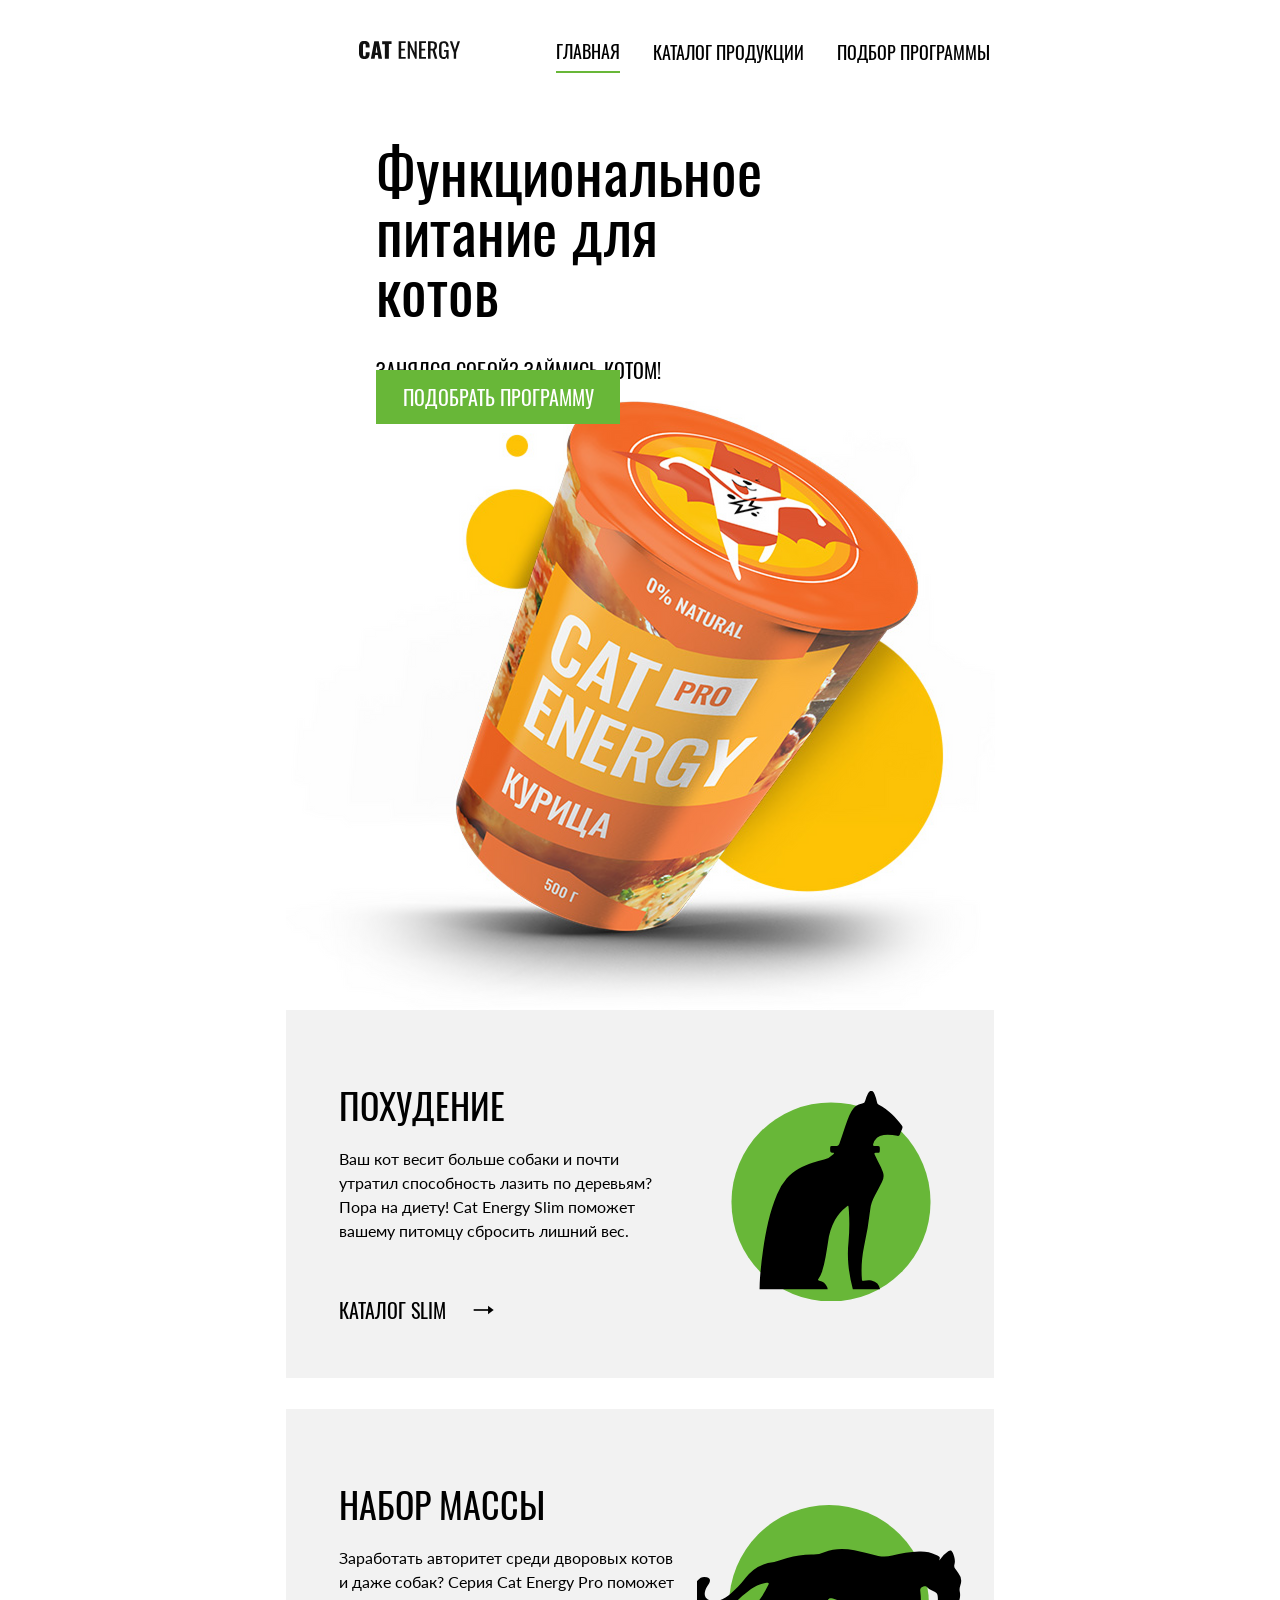
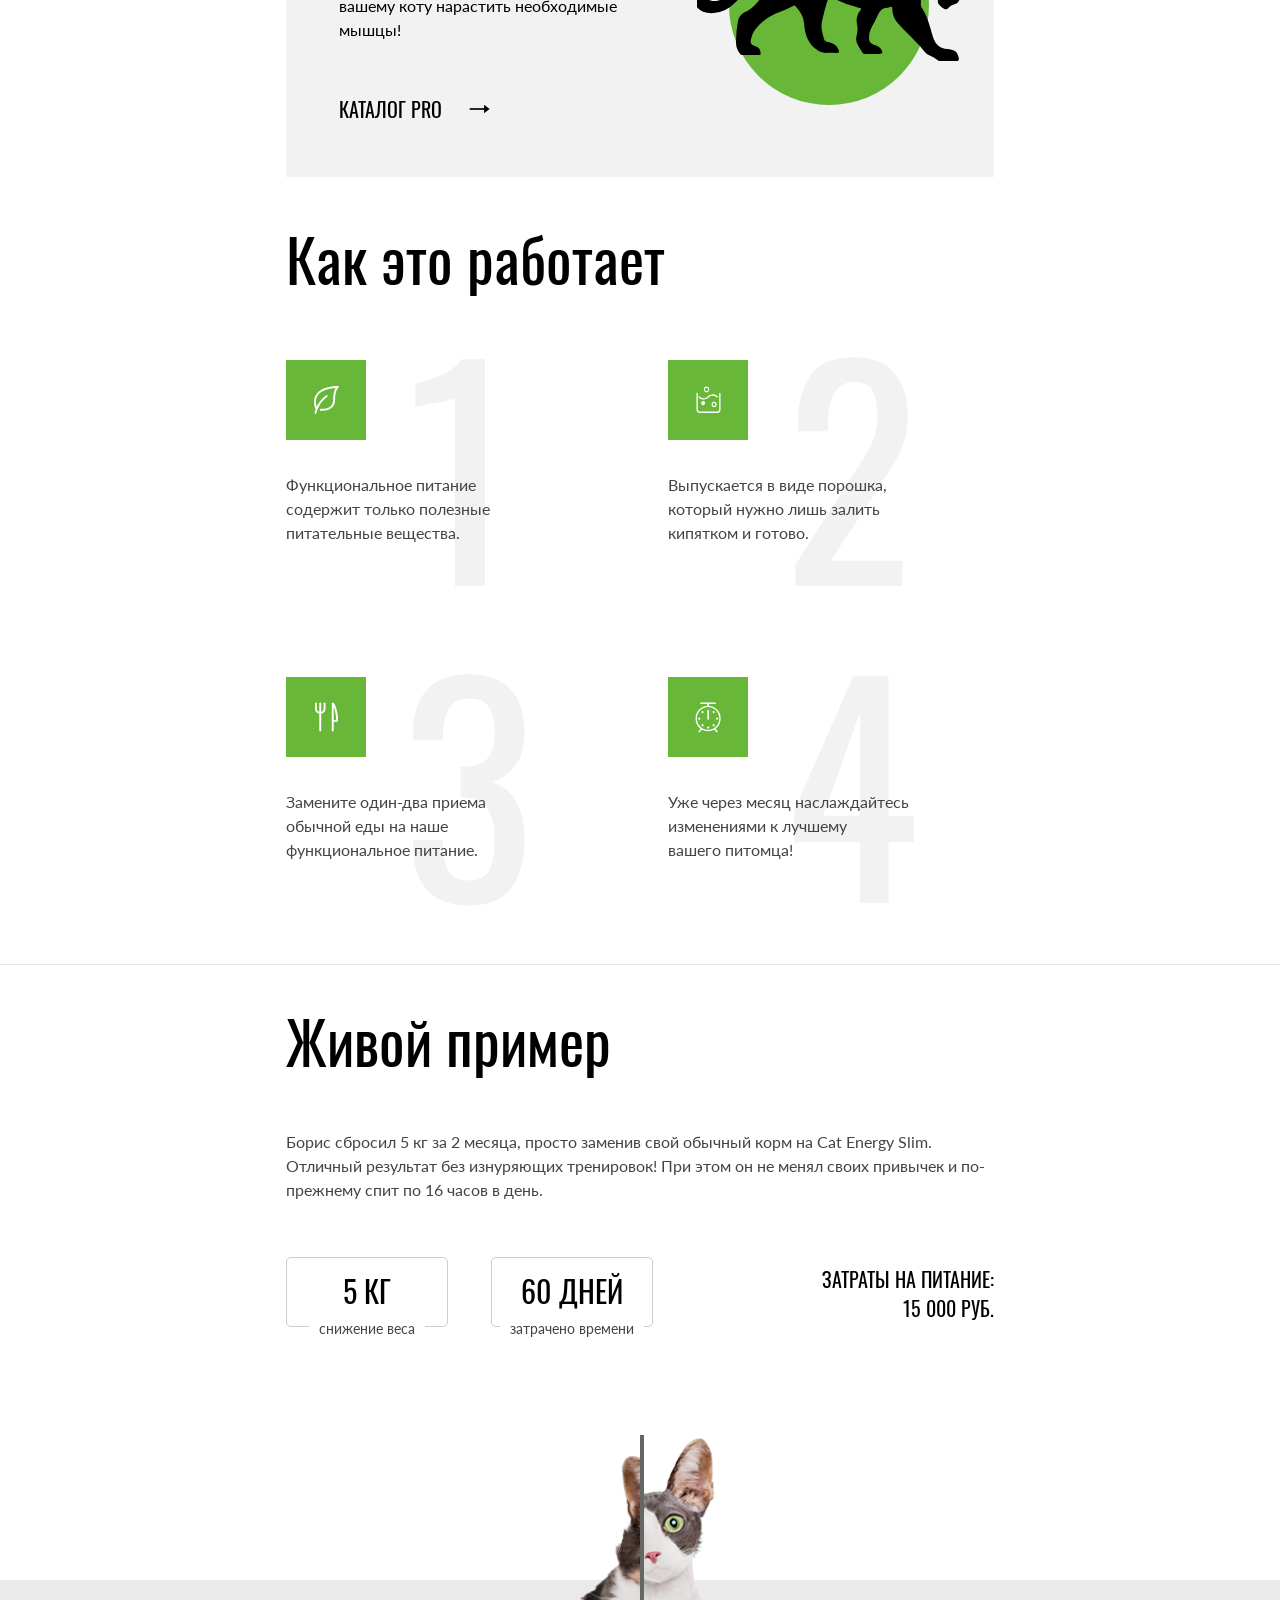
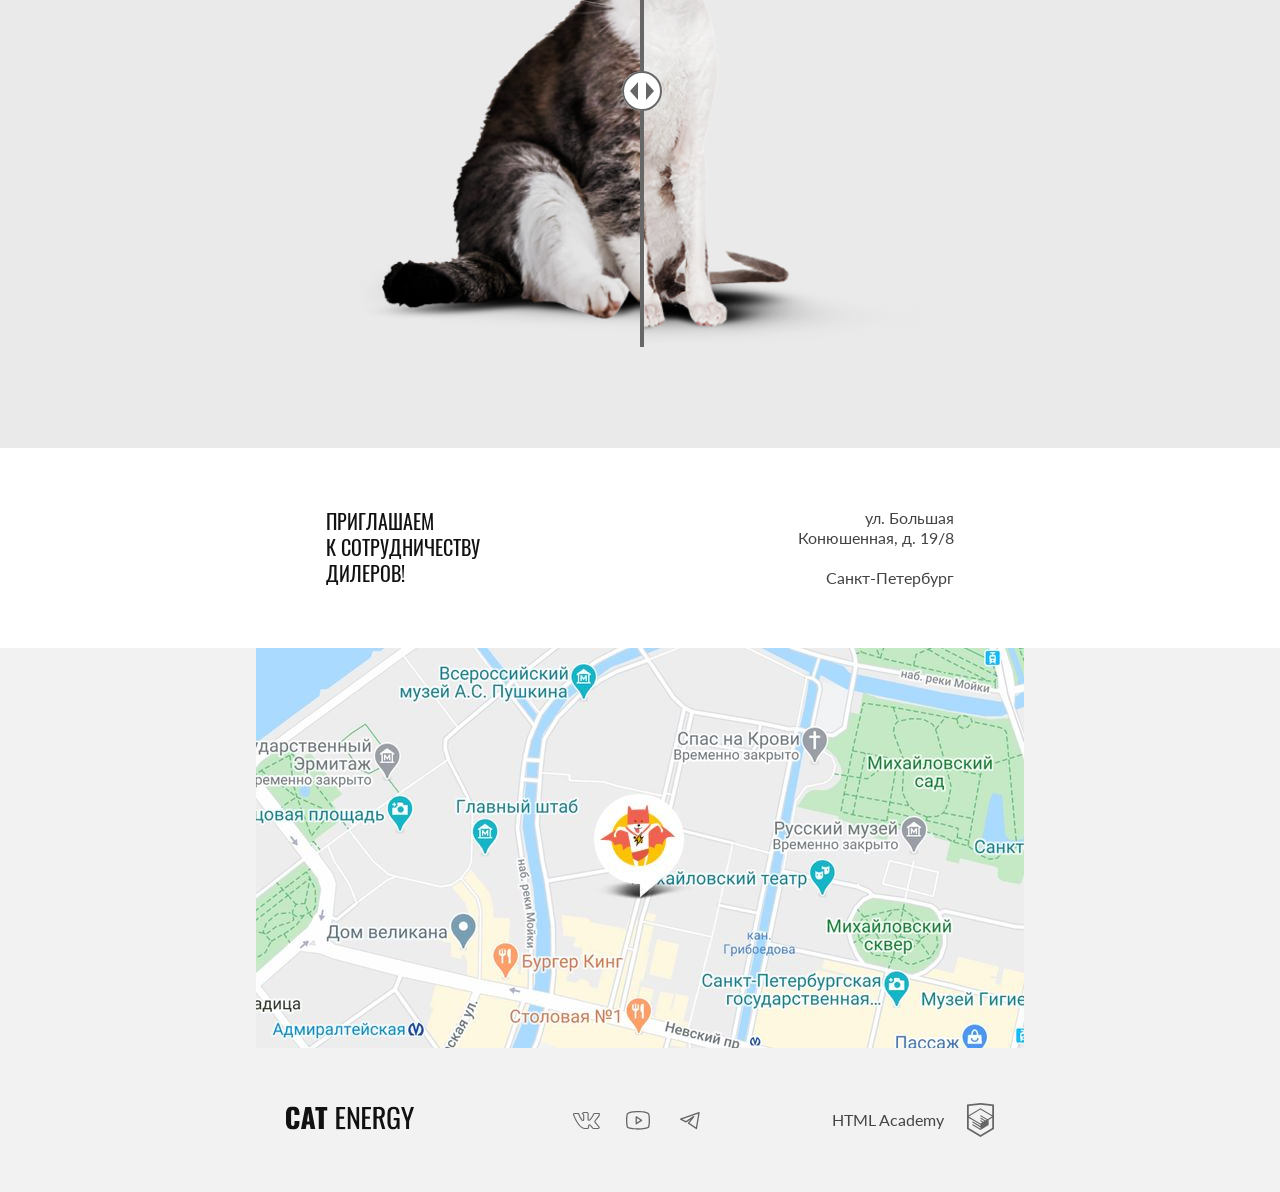
==== commit 4c3ad9e8: "Deploying to gh-pages from @ Sergeykanyugin/2157855-cat-energy-32@4eceb7452fb25249fef94483d528db1626" ====
--- a/index.html
+++ b/index.html
@@ -1 +1 @@
-<!DOCTYPE html><html class="page" lang="ru"><head><meta charset="UTF-8"><title>Главная - CAT ENERGY</title><meta name="viewport" content="width=device-width,initial-scale=1"><link rel="stylesheet" href="styles/styles.css"><link rel="icon" href="favicon.ico"><link rel="icon" href="favicons/icon.svg" type="image/svg+xml"><link rel="apple-touch-icon" href="favicons/apple.png"><link rel="manifest" href="manifest.webmanifest"><script src="scripts/index.js" defer="defer"></script></head><body class="page__body"><header class="header index-header"><div class="header__wrapper"><a class="header__logo" href="index.html"><picture><source width="70" height="59" type="image/svg+xml" media="(min-width: 1440px)" srcset="images/logo-desktop.svg"><source width="60" height="50" type="image/svg+xml" media="(min-width: 768px)" srcset="images/logo-tablet.svg"><img class="header__image" src="images/logo-mobile.svg" width="33" height="38" alt="Логотип Кэт энерджи"></picture></a><a class="header__logo-text" href="index.html"><picture><source width="118" height="21" type="image/svg+xml" media="(min-width: 1440px)" srcset="images/logo-text-desktop.svg"><img src="images/logo-text.svg" width="101" height="18" alt="Логотип с названием магазина Кэт энерджи"></picture></a></div><nav class="header__nav nav nav--closed"><button class="nav__toggle" type="button" aria-label="Открыть меню"></button><div class="nav__wrapper"><ul class="nav__list nav__list-index"><li class="nav__item nav__item--activity"><a class="nav__item-link" href="index.html">ГЛАВНАЯ</a></li><li class="nav__item"><a class="nav__item-link" href="catalog.html">КАТАЛОГ ПРОДУКЦИИ</a></li><li class="nav__item"><a class="nav__item-link" href="program.html">ПОДБОР ПРОГРАММЫ</a></li></ul></div></nav></header><main class="main-container"><h1 class="visually-hidden">Кэт энерджи - лучшее питание для котов</h1><section class="program"><h2 class="program__title">Функциональное питание для котов</h2><p class="program__slogan">ЗАНЯЛСЯ СОБОЙ? ЗАЙМИСЬ КОТОМ!</p><picture class="program__image"><source width="552" height="499" type="image/png" media="(min-width: 1440px)" srcset="images/index-can-desktop@1x.png, images/index-can-desktop@2x.png 2x"><source width="709" height="609" type="image/png" media="(min-width: 768px)" srcset="images/index-can-tablet@1x.png, images/index-can-tablet@2x.png 2x"><img src="images/index-can-mobile@1x.png" srcset="images/index-can-mobile@2x.png 2x" width="280" height="270" alt="Упаковка Кэт энерджи"></picture><a class="program__button button" href="catalog.html">ПОДОБРАТЬ ПРОГРАММУ</a></section><section class="add-catalog"><h2 class="visually-hidden">Какой каталог выбрать</h2><ul class="add-catalog__list"><li class="add-catalog__item add-catalog__item--lose"><h2 class="add-catalog__title">ПОХУДЕНИЕ</h2><p class="add-catalog__description">Ваш кот весит больше собаки и почти утратил способность лазить по деревьям? Пора на диету! Cat Energy Slim поможет вашему питомцу сбросить лишний вес.</p><a class="add-catalog__link" href="catalog.html">КАТАЛОГ SLIM</a></li><li class="add-catalog__item add-catalog__item--gain"><h2 class="add-catalog__title">Набор массы</h2><p class="add-catalog__description">Заработать авторитет среди дворовых котов и даже собак? Серия Cat Energy Pro поможет вашему коту нарастить необходимые мышцы!</p><a class="add-catalog__link" href="catalog.html">КАТАЛОГ PRO</a></li></ul></section><section class="work"><h2 class="work__title">Как это работает</h2><ul class="work__list"><li class="work__item work__item--1 work__item--leaf"><p class="work__description">Функциональное питание содержит только полезные питательные вещества.</p></li><li class="work__item work__item--botle"><p class="work__description">Выпускается в виде порошка, который нужно лишь залить кипятком и готово.</p></li><li class="work__item work__item--eat"><p class="work__description">Замените один-два приема обычной еды на наше функциональное питание.</p></li><li class="work__item work__item--time"><p class="work__description">Уже через месяц наслаждайтесь изменениями к лучшему<br>вашего питомца!</p></li></ul></section><section class="stats"><h2 class="stats__title">Живой пример</h2><p class="stats__description">Борис сбросил 5 кг за 2 месяца, просто заменив свой обычный корм на Cat Energy Slim. Отличный результат без изнуряющих тренировок! При этом он не менял своих привычек и по-прежнему спит по 16 часов в день.</p><dl class="stats__list"><div class="stats__item"><dt class="stats__example">снижение веса</dt><dd class="stats__text">5 КГ</dd></div><div class="stats__item"><dt class="stats__example">затрачено времени</dt><dd class="stats__text">60 ДНЕЙ</dd></div><div class="stats__item-cost"><dt class="stats__cost-example">ЗАТРАТЫ НА ПИТАНИЕ:</dt><dd class="stats__cost-text">15 000 РУБ.</dd></div></dl><div class="stats__difference slider"><div class="slider__picture slider__picture--before"><picture><source width="560" height="512" type="image/png" media="(min-width: 768px)" srcset="images/cat-before-tablet@1x.png, images/cat-before-tablet@2x.png 2x"><img src="images/cat-before-mobile@1x.png" srcset="images/cat-before-mobile@2x.png 2x" width="280" height="256" alt="Картинка толстого кота слева"></picture></div><div class="slider__picture slider__picture--after"><picture><source width="560" height="512" type="image/png" media="(min-width: 768px)" srcset="images/cat-after-tablet@1x.png, images/cat-after-tablet@2x.png 2x"><img src="images/cat-after-mobile@1x.png" srcset="images/cat-after-mobile@2x.png 2x" width="280" height="256" alt="Картинка худого кота справа"></picture></div><button class="slider__button" type="button" aria-label="Кнопка слайдера"></button></div></section></main><footer class="footer footer-index"><div class="footer__address-wrapper"><div class="footer__address address"><b class="address__title">ПРИГЛАШАЕМ<br>К СОТРУДНИЧЕСТВУ ДИЛЕРОВ!</b><p class="address__text">ул. Большая Конюшенная, д. 19/8<span class="address__contacts">Санкт-Петербург</span></p></div></div><iframe class="footer__map" src="https://www.google.com/maps/embed?pb=!1m18!1m12!1m3!1d1998.6037861610246!2d30.3230474!3d59.9387165!2m3!1f0!2f0!3f0!3m2!1i1024!2i768!4f13.1!3m3!1m2!1s0x4696310fca145cc1%3A0x42b32648d8238007!2z0JHQvtC70YzRiNCw0Y8g0JrQvtC90Y7RiNC10L3QvdCw0Y8g0YPQuy4sIDE5LzgsINCh0LDQvdC60YIt0J_QtdGC0LXRgNCx0YPRgNCzLCDQoNC-0YHRgdC40Y8sIDE5MTE4Ng!5e0!3m2!1sru!2sil!4v1725900545055!5m2!1sru!2sil" style="border:0;" loading="lazy" referrerpolicy="no-referrer-when-downgrade" allowfullscreen title="Офис компании по адресу набережная реки Карповки, 5, литера П, Санкт-Петербург"></iframe><div class="footer__wrapper"><div class="footer__logo-wrapper"><div class="footer__logo logo-text"><a class="logo-text__link" href="index.html"><img src="images/logo-text.svg" width="128" height="24" alt="Название магазина Кэт энерджи"></a></div><div class="footer__social social"><ul class="social__list"><li class="social__item"><a class="social__link social__link--vkontakte" href="https://vk.com/htmlacademy"><span class="visually-hidden">Мы в вконтакте</span></a></li><li class="social__item"><a class="social__link social__link--youtube" href="https://www.youtube.com/user/htmlacademyru"><span class="visually-hidden">Мы на ютубе</span></a></li><li class="social__item"><a class="social__link social__link--telegram" href="https://t.me/htmlacademy"><span class="visually-hidden">Мы в телеграме</span></a></li></ul></div><div class="footer__link"><a class="footer__copyright" href="https://htmlacademy.ru/intensive/adaptive">HTML Academy</a></div></div></div></footer></body></html>+<!DOCTYPE html><html class="page" lang="ru"><head><meta charset="UTF-8"><title>Главная - CAT ENERGY</title><meta name="viewport" content="width=device-width,initial-scale=1"><link rel="preload" href="fonts/lato/Lato-Regular.woff2" as="font" crossorigin="anonymous"><link rel="preload" href="fonts/oswald/Oswald-Regular.woff2" as="font" crossorigin="anonymous"><link rel="stylesheet" href="styles/styles.css"><link rel="icon" href="favicon.ico"><link rel="icon" href="favicons/icon.svg" type="image/svg+xml"><link rel="apple-touch-icon" href="favicons/apple.png"><link rel="manifest" href="manifest.webmanifest"><script src="scripts/index.js" defer="defer"></script></head><body class="page__body"><header class="header index-header"><div class="header__wrapper"><a class="header__logo" href="index.html"><picture><source width="70" height="59" type="image/svg+xml" media="(min-width: 1440px)" srcset="images/logo-desktop.svg"><source width="60" height="50" type="image/svg+xml" media="(min-width: 768px)" srcset="images/logo-tablet.svg"><img class="header__image" src="images/logo-mobile.svg" width="33" height="38" alt="Логотип Кэт энерджи"></picture></a><a class="header__logo-text" href="index.html"><picture><source width="118" height="21" type="image/svg+xml" media="(min-width: 1440px)" srcset="images/logo-text-desktop.svg"><img src="images/logo-text.svg" width="101" height="18" alt="Логотип с названием магазина Кэт энерджи"></picture></a></div><nav class="header__nav nav nav--closed"><button class="nav__toggle" type="button" aria-label="Открыть меню"></button><div class="nav__wrapper"><ul class="nav__list nav__list-index"><li class="nav__item nav__item--activity"><a class="nav__item-link" href="index.html">ГЛАВНАЯ</a></li><li class="nav__item"><a class="nav__item-link" href="catalog.html">КАТАЛОГ ПРОДУКЦИИ</a></li><li class="nav__item"><a class="nav__item-link" href="program.html">ПОДБОР ПРОГРАММЫ</a></li></ul></div></nav></header><main class="main-container"><h1 class="visually-hidden">Кэт энерджи - лучшее питание для котов</h1><section class="program"><h2 class="program__title">Функциональное питание для котов</h2><p class="program__slogan">ЗАНЯЛСЯ СОБОЙ? ЗАЙМИСЬ КОТОМ!</p><picture class="program__image"><source width="552" height="499" type="image/png" media="(min-width: 1440px)" srcset="images/index-can-desktop@1x.png, images/index-can-desktop@2x.png 2x"><source width="709" height="609" type="image/png" media="(min-width: 768px)" srcset="images/index-can-tablet@1x.png, images/index-can-tablet@2x.png 2x"><img src="images/index-can-mobile@1x.png" srcset="images/index-can-mobile@2x.png 2x" width="280" height="270" alt="Упаковка Кэт энерджи"></picture><a class="program__button button" href="catalog.html">ПОДОБРАТЬ ПРОГРАММУ</a></section><section class="add-catalog"><h2 class="visually-hidden">Какой каталог выбрать</h2><ul class="add-catalog__list"><li class="add-catalog__item add-catalog__item--lose"><h2 class="add-catalog__title">ПОХУДЕНИЕ</h2><p class="add-catalog__description">Ваш кот весит больше собаки и почти утратил способность лазить по деревьям? Пора на диету! Cat Energy Slim поможет вашему питомцу сбросить лишний вес.</p><a class="add-catalog__link" href="catalog.html">КАТАЛОГ SLIM</a></li><li class="add-catalog__item add-catalog__item--gain"><h2 class="add-catalog__title">Набор массы</h2><p class="add-catalog__description">Заработать авторитет среди дворовых котов и даже собак? Серия Cat Energy Pro поможет вашему коту нарастить необходимые мышцы!</p><a class="add-catalog__link" href="catalog.html">КАТАЛОГ PRO</a></li></ul></section><section class="work"><h2 class="work__title">Как это работает</h2><ul class="work__list"><li class="work__item work__item--1 work__item--leaf"><p class="work__description">Функциональное питание содержит только полезные питательные вещества.</p></li><li class="work__item work__item--botle"><p class="work__description">Выпускается в виде порошка, который нужно лишь залить кипятком и готово.</p></li><li class="work__item work__item--eat"><p class="work__description">Замените один-два приема обычной еды на наше функциональное питание.</p></li><li class="work__item work__item--time"><p class="work__description">Уже через месяц наслаждайтесь изменениями к лучшему<br>вашего питомца!</p></li></ul></section><section class="stats"><h2 class="stats__title">Живой пример</h2><p class="stats__description">Борис сбросил 5 кг за 2 месяца, просто заменив свой обычный корм на Cat Energy Slim. Отличный результат без изнуряющих тренировок! При этом он не менял своих привычек и по-прежнему спит по 16 часов в день.</p><dl class="stats__list"><div class="stats__item"><dt class="stats__example">снижение веса</dt><dd class="stats__text">5 КГ</dd></div><div class="stats__item"><dt class="stats__example">затрачено времени</dt><dd class="stats__text">60 ДНЕЙ</dd></div><div class="stats__item-cost"><dt class="stats__cost-example">ЗАТРАТЫ НА ПИТАНИЕ:</dt><dd class="stats__cost-text">15 000 РУБ.</dd></div></dl><div class="stats__difference slider"><div class="slider__picture slider__picture--before"><picture><source width="560" height="512" type="image/png" media="(min-width: 768px)" srcset="images/cat-before-tablet@1x.png, images/cat-before-tablet@2x.png 2x"><img src="images/cat-before-mobile@1x.png" srcset="images/cat-before-mobile@2x.png 2x" width="280" height="256" alt="Картинка толстого кота слева"></picture></div><div class="slider__picture slider__picture--after"><picture><source width="560" height="512" type="image/png" media="(min-width: 768px)" srcset="images/cat-after-tablet@1x.png, images/cat-after-tablet@2x.png 2x"><img src="images/cat-after-mobile@1x.png" srcset="images/cat-after-mobile@2x.png 2x" width="280" height="256" alt="Картинка худого кота справа"></picture></div><button class="slider__button" type="button" aria-label="Кнопка слайдера"></button></div></section></main><footer class="footer footer-index"><div class="footer__address-wrapper"><div class="footer__address address"><b class="address__title">ПРИГЛАШАЕМ<br>К СОТРУДНИЧЕСТВУ ДИЛЕРОВ!</b><p class="address__text">ул. Большая Конюшенная, д. 19/8<span class="address__contacts">Санкт-Петербург</span></p></div></div><iframe class="footer__map" src="https://www.google.com/maps/embed?pb=!1m18!1m12!1m3!1d1998.6037861610246!2d30.3230474!3d59.9387165!2m3!1f0!2f0!3f0!3m2!1i1024!2i768!4f13.1!3m3!1m2!1s0x4696310fca145cc1%3A0x42b32648d8238007!2z0JHQvtC70YzRiNCw0Y8g0JrQvtC90Y7RiNC10L3QvdCw0Y8g0YPQuy4sIDE5LzgsINCh0LDQvdC60YIt0J_QtdGC0LXRgNCx0YPRgNCzLCDQoNC-0YHRgdC40Y8sIDE5MTE4Ng!5e0!3m2!1sru!2sil!4v1725900545055!5m2!1sru!2sil" style="border:0;" loading="lazy" referrerpolicy="no-referrer-when-downgrade" allowfullscreen title="Офис компании по адресу набережная реки Карповки, 5, литера П, Санкт-Петербург"></iframe><div class="footer__wrapper"><div class="footer__logo-wrapper"><div class="footer__logo logo-text"><a class="logo-text__link" href="index.html"><img src="images/logo-text.svg" width="128" height="24" alt="Название магазина Кэт энерджи"></a></div><div class="footer__social social"><ul class="social__list"><li class="social__item"><a class="social__link social__link--vkontakte" href="https://vk.com/htmlacademy"><span class="visually-hidden">Мы в вконтакте</span></a></li><li class="social__item"><a class="social__link social__link--youtube" href="https://www.youtube.com/user/htmlacademyru"><span class="visually-hidden">Мы на ютубе</span></a></li><li class="social__item"><a class="social__link social__link--telegram" href="https://t.me/htmlacademy"><span class="visually-hidden">Мы в телеграме</span></a></li></ul></div><div class="footer__link"><a class="footer__copyright" href="https://htmlacademy.ru/intensive/adaptive">HTML Academy</a></div></div></div></footer></body></html>
--- a/styles/styles.css
+++ b/styles/styles.css
@@ -1 +1 @@
-body{color:#444;margin:0;padding:0;font-family:Lato,sans-serif;font-size:14px;line-height:18px}a{text-decoration:none}@font-face{font-family:Lato;font-weight:400;font-style:normal;src:url(../fonts/lato/Lato-Regular.woff2)format("woff2");font-display:swap}@font-face{font-family:Oswald;font-weight:400;font-style:normal;src:url(../fonts/oswald/oswaldregular.woff2)format("woff2");font-display:swap}.visually-hidden{white-space:nowrap;-webkit-clip-path:inset(100%);clip-path:inset(100%);clip:rect(0 0 0 0);border:0;width:1px;height:1px;margin:-1px;padding:0;position:absolute;overflow:hidden}.button{text-align:center;color:#fff;cursor:pointer;background-color:#68b738;border:none;font-family:Oswald,sans-serif;font-size:16px;font-weight:400;line-height:20px;text-decoration:none;display:block}.button:hover,.button:focus-visible{color:#fff;background-color:#5eaa2f}.button:active{color:#ebebeb;background-color:#5eaa2f}.header{background-color:#fff;width:320px;margin:auto;position:relative}@media (width>=768px){.header{flex-direction:row;justify-content:space-between;align-items:center;width:708px;min-height:50px;margin:0 auto;padding:0;display:flex}}@media (width>=1440px){.header{background-color:#0000;width:1220px}}.header__wrapper{align-items:center;margin:13px 0 15px;padding:0;display:flex}@media (width>=768px){.header__wrapper{margin:25px 0 0}}@media (width>=1440px){.header__wrapper{margin:55px 0 0}.header__wrapper:before{content:"";z-index:-1;background-image:url(../images/index-background-desktop@2x.jpg);background-position:top;background-repeat:no-repeat;background-size:contain;width:720px;height:694px;margin:0 -110px;position:absolute;top:0;left:720px}}.header__logo{width:33px;height:38px;margin:0 56px 0 20px}@media (width>=768px){.header__logo{width:60px;height:50px;margin:0}}@media (width>=1440px){.header__logo{width:70px;height:59px;margin:0 14px 0 0}}.header__image:hover{opacity:.8}.header__image:active{opacity:.6}.header__logo-text{width:101px;height:18px}@media (width>=768px){.header__logo-text{margin-left:13px;margin-right:auto}}@media (width>=1440px){.header__logo-text{width:118px;height:21px;margin:0}}.header__logo-text:hover{opacity:.8}.header__logo-text:active{opacity:.6}@media (width>=1440px){.header-catalog .header__wrapper:before{display:none}}.nav{color:#000;margin:0;padding:0;font-family:Oswald,sans-serif;font-size:20px;line-height:20px}.nav--closed .nav__toggle{z-index:2;background-color:#fff;background-image:url(../icons/stack.svg#logo-menu);background-repeat:no-repeat;background-size:contain;border:none;width:24px;height:24px;display:block;position:absolute;top:10px;right:20px}.nav--closed .nav__toggle:hover{opacity:.8}.nav--closed .nav__toggle:active{opacity:.6}@media (width>=768px){.nav--closed .nav__toggle{display:none}}.nav--opened .nav__toggle{z-index:2;background-color:#fff;background-image:url(../icons/stack.svg#logo_mobile_closed);background-repeat:no-repeat;background-size:contain;border:none;width:18px;height:18px;display:block;position:absolute;top:10px;right:20px}.nav--opened .nav__toggle:hover{opacity:.8}.nav--opened .nav__toggle:active{opacity:.6}@media (width>=768px){.nav--opened .nav__toggle{display:none}}.nav__wrapper{flex-wrap:wrap;margin:0;padding:0;list-style:none;display:block}.nav--opened .nav__list,.nav__list{flex-direction:column;align-items:center;margin:0;padding:0;list-style:none;display:flex}@media (width>=768px){.nav__list{flex-flow:wrap;gap:10px 33px;margin:37px 4px 0 94px;display:flex}}@media (width>=1440px){.nav__list{margin:72px 0 0 542px}}.nav--opened .nav__item{text-align:center;border-top:1px solid #e6e6e6;width:320px;padding:22px 0 24px;list-style:none}@media (width>=768px){.nav__item{padding-bottom:8px}}.nav__item:hover{opacity:.6}.nav__item:active{opacity:.3}@media (width>=768px){.nav__list-index .nav__item--activity{border-bottom:2px solid #68b738}}@media (width>=1440px){.nav__list-index .nav__item--activity{border-bottom:2px solid #fff}}@media (width>=768px){.nav__list-catalog .nav__item--activity{border-bottom:2px solid #68b738}}.nav--opened .nav__item-link{color:#000}.nav__item-link{color:#000;transition:opacity .3s ease-in-out}@media (width>=768px){.nav__item-link{align-items:start;font-size:18px;line-height:24px}}@media (width>=1440px){.nav__item-link{color:#fff;font-size:20px;line-height:20px}}@media (width<=767px){.nav--closed .nav__list{display:none}}@media (width>=1440px){.nav__item-catalog .nav__item-link{color:#000}}.site-list__item{color:#000;font-family:Oswald,sans-serif;font-size:20px;line-height:20px}.program{position:relative}@media (width<=767px){.program{margin:auto;padding:0}}@media (width>=768px){.program{width:768px;margin:auto}}@media (width>=1440px){.program{width:1440px;min-height:580px;margin:auto;padding:0}}.program:before{content:"";z-index:-2;background-color:#68b738;background-image:url(../images/index-background-mobile@2x.jpg);background-position:top;background-repeat:no-repeat;background-size:contain;width:100%;height:302px;position:absolute}@media (width>=768px){.program:before{display:none}}.program__title{text-align:center;color:#fff;width:250px;margin:auto;padding-top:27px;font-family:Oswald,sans-serif;font-size:36px;font-weight:400;line-height:36px}@media (width>=768px){.program__title{color:#000;text-align:start;width:416px;margin-top:65px;margin-left:120px;padding-top:0;font-size:60px;line-height:60px}}@media (width>=1440px){.program__title{width:416px;margin:0;padding:110px 0 0 190px}}.program__slogan{text-align:center;color:#fff;width:200px;margin:25px auto 0;font-family:Oswald,sans-serif;font-size:14px;font-weight:400;line-height:14px}@media (width>=768px){.program__slogan{color:#000;text-align:start;width:285px;margin:40px 0 0 120px;font-size:20px;line-height:20px}}@media (width>=1440px){.program__slogan{margin-left:190px}}.program__image{width:320px;margin:29px auto 0;padding-left:20px;display:block}@media (width>=768px) and (width<=1439px){.program__image{width:768px;height:609px;margin:21px auto 0;padding-left:30px}}@media (width>=1440px){.program__image{z-index:-1;margin:0;position:absolute;top:29px;left:540px}}.program__button{color:#fff;width:280px;margin:auto;padding:10px 0}@media (width>=768px){.program__button{width:244px;padding:14px 0;font-size:20px;line-height:26px;position:absolute;top:230px;left:120px}}@media (width>=1440px){.program__button{margin-top:52px;margin-left:190px;position:static}}.add-catalog__list{flex-flow:column wrap;justify-content:center;gap:20px;width:280px;margin:auto;padding:19px 0;list-style:none;display:flex}@media (width>=768px){.add-catalog__list{gap:31px;width:708px;margin:auto;padding:0}}@media (width>=1440px){.add-catalog__list{flex-direction:row;gap:80px;width:1220px;margin:auto;padding:82px 0 0}}.add-catalog__item{background-color:#f2f2f2;grid-template-columns:70px 1fr;gap:23px 0;padding:23px 20px;display:grid}@media (width>=768px){.add-catalog__item{grid-template-rows:repeat(3,auto);grid-template-columns:1fr 240px;gap:24px 10px;padding:77px 63px 53px 53px}}@media (width>=1440px){.add-catalog__item{grid-template-columns:152px 1fr;gap:10px;max-width:466px;padding:47px 52px 55px}}.add-catalog__item:before{content:"";background-color:#f2f2f2;background-position:50%;background-repeat:no-repeat;background-size:contain;width:67px;height:50px}@media (width>=768px) and (width<=1439px){.add-catalog__item:before{grid-area:1/2/-1/3;justify-self:end}}.add-catalog__item--lose:before{background-image:url(../icons/stack.svg#cat-back);background-position:0;background-repeat:no-repeat;background-size:50px 53px}@media (width>=768px){.add-catalog__item--lose:before{background-size:200px 211px;width:200px;height:210px;margin-top:4px}}@media (width>=1440px){.add-catalog__item--lose:before{background-size:100px 106px;width:100px;height:106px;margin-top:-6px}}.add-catalog__item--gain:before{background-image:url(../icons/stack.svg#tiger-back);background-repeat:no-repeat;background-size:67px 50px;margin-left:-7px}@media (width>=768px){.add-catalog__item--gain:before{background-size:268px 200px;align-self:center;width:268px;height:200px;margin-left:0;margin-right:-34px}}@media (width>=1440px){.add-catalog__item--gain:before{background-size:134px 100px;width:134px;height:100px;margin-left:-15px;margin-right:0}}.add-catalog__title{color:#000;text-transform:uppercase;align-self:center;margin:0;font-family:Oswald,sans-serif;font-size:24px;font-weight:400;line-height:37px}@media (width>=768px){.add-catalog__title{font-size:36px;line-height:36px}}.add-catalog__description{color:#444;text-align:left;grid-column:1/-1;margin:0;font-size:14px;line-height:18px}@media (width>=768px){.add-catalog__description{color:#000;font-size:16px;line-height:24px}}@media (width>=1440px){.add-catalog__description{padding-top:30px}}@media (width>=768px) and (width<=1439px){.add-catalog__description{grid-area:unset}}.add-catalog__link{color:#000;grid-column:1/-1;align-items:center;gap:15px;padding-top:19px;font-family:Oswald,sans-serif;font-size:16px;line-height:16px;text-decoration:none;display:flex}@media (width>=768px){.add-catalog__link{color:#000;border:none;gap:25px;padding-top:28px;font-size:20px;line-height:1.5em}}@media (width>=768px) and (width<=1439px){.add-catalog__link{grid-area:unset;justify-self:start}}@media (width>=1440px){.add-catalog__link{padding-top:15px}}.add-catalog__link:hover{opacity:.7}.add-catalog__link:active{opacity:.3}.add-catalog__link:after{content:"";background-color:#f2f2f2;background-image:url(../icons/stack.svg#arrow);background-position:50%;background-repeat:no-repeat;background-size:contain;width:32px;height:10px;display:block}.work{flex-direction:column;justify-content:center;margin:0;padding:0 0 49px;display:flex}@media (width>=768px){.work{width:708px;margin:auto;padding:51px 0 47px}}@media (width>=1440px){.work{justify-content:start;width:1220px;padding:75px 0 0}}.work__title{color:#000;width:280px;margin:auto;padding:0;font-family:Oswald,sans-serif;font-size:36px;font-weight:400;line-height:40px}@media (width>=768px){.work__title{width:708px;margin:auto;font-size:60px;line-height:60px}}@media (width>=1440px){.work__title{width:1220px;margin:auto}}.work__list{flex-direction:column;gap:20px;margin:40px auto 0;padding:0;list-style:none;display:flex}@media (width>=768px){.work__list{counter-reset:work;flex-flow:wrap;justify-content:space-between;gap:37px;margin:32px auto 0;padding-right:76px}}@media (width>=1440px){.work__list{flex-flow:wrap;justify-content:space-between;margin:32px -4px 0 0;padding:0}}.work__item{flex-direction:row;justify-content:space-between;gap:20px;min-height:60px;display:flex;position:relative}@media (width>=768px){.work__item{counter-increment:work;flex-direction:column;justify-content:start;gap:31px;width:250px;min-height:280px}.work__item--1{width:227px}}@media (width>=1440px){.work__item--1{margin-right:20px}}.work__item:before{content:"";background-color:#68b738;background-position:50%;background-size:contain;width:60px;height:60px;display:block}@media (width>=768px){.work__item:before{width:80px;height:80px;margin-top:40px}.work__item:after{content:counter(work);z-index:-1;text-align:right;color:#f2f2f2;width:136px;height:280px;font-family:Oswald,Arial,sans-serif;font-size:280px;line-height:280px;position:absolute;top:0;right:0}}.work__item--leaf:before{background-image:url(../icons/stack.svg#icon-leaf);background-repeat:no-repeat;background-size:30px 32px}.work__item--botle:before{background-image:url(../icons/stack.svg#icon-botle);background-repeat:no-repeat;background-size:25px 28px}.work__item--eat:before{background-image:url(../icons/stack.svg#icon-eat);background-repeat:no-repeat;background-size:25px 30px}.work__item--time:before{background-image:url(../icons/stack.svg#icon-time);background-repeat:no-repeat;background-size:26px 31px}.work__description{width:200px;margin:2px 0 0}@media (width>=768px){.work__description{width:245px;font-size:16px;line-height:24px}}@media (width<=767px){.work__description br{display:none}}.stats{background-color:#eaeaea;grid-template-columns:1fr 280px 1fr;padding:25px 0 40px;display:grid}@media (width>=768px){.stats{background:linear-gradient(#fff 615px,#eaeaea 615px);border-top:1px solid #e6e6e6;grid-template-columns:1fr 708px 1fr;padding:45px 0 101px}}@media (width>=1440px){.stats{background:linear-gradient(#fff 205px,#f2f2f2 205px);border-top:none;grid-template-rows:repeat(3,auto);grid-template-columns:1fr 433px 787px 1fr;padding-top:69px;padding-bottom:50px}}.stats__title{color:#000;grid-area:1/2/2/3;margin:0;padding-bottom:40px;font-family:Oswald,sans-serif;font-size:36px;font-weight:400;line-height:40px}@media (width>=768px){.stats__title{padding-bottom:60px;font-size:60px;line-height:60px}}@media (width>=1440px){.stats__title{margin:0;padding-top:0;padding-bottom:76px}}.stats__description{grid-column:2/3;margin:0;padding-bottom:20px;font-size:14px;line-height:18px}@media (width>=768px){.stats__description{padding-bottom:55px;font-size:16px;line-height:24px}}@media (width>=1440px){.stats__description{padding-top:70px;padding-bottom:70px}}.stats__list{flex-wrap:wrap;grid-column:2/3;justify-content:center;gap:19px 32px;margin:0;padding-bottom:19px;display:flex}@media (width>=768px){.stats__list{justify-content:start;gap:43px;padding-bottom:100px}}@media (width>=1440px){.stats__list{gap:54px 43px;padding-bottom:25px}}.stats__item{flex-direction:column;flex-basis:124px;display:flex}@media (width>=768px){.stats__item{flex-basis:162px}}.stats__example{text-align:center;color:#444;text-transform:lowercase;background-color:#eaeaea;order:2;align-self:center;margin:-9px 19px 0;padding:0 10px;font-size:12px;line-height:12px;display:block}@media (width>=768px){.stats__example{background-color:#fff;margin:-4px 8px 0;font-size:14px}}@media (width>=1440px){.stats__example{background-color:#f2f2f2}}.stats__text{text-align:center;text-transform:uppercase;color:#000;border:1px solid #cdcdcd;border-radius:5px;margin:0;padding:14px 14px 16px;font-family:Oswald,sans-serif;font-size:24px;line-height:24px}@media (width>=768px){.stats__text{padding:14px 14px 17px;font-size:30px;line-height:37px}}.stats__item-cost{text-transform:uppercase;color:#000;flex-wrap:wrap;justify-content:center;gap:4px;width:100%;font-family:Oswald,sans-serif;font-size:14px;font-weight:400;line-height:20px;display:flex}@media (width>=768px) and (width<=1439px){.stats__item-cost{text-align:right;flex-direction:column;flex-basis:290px;gap:9px;width:auto;margin-bottom:5px;margin-left:auto;font-size:20px}}@media (width>=1440px){.stats__item-cost{gap:64px;width:auto;font-size:20px}}.stats__cost-text{margin:0}@media (width>=1440px){.stats__cost-example{margin-left:0}}.stats__difference{grid-column:2/3;justify-self:center}@media (width>=1440px){.stats__difference{grid-area:1/3/-1/4;justify-self:right}}.slider{position:relative}.slider__picture--before{z-index:1;background-color:#eaeaea;width:50%;height:100%;position:absolute;inset:0;overflow:hidden}@media (width>=768px){.slider__picture--before{background:linear-gradient(#fff 145px,#eaeaea 145px)}}@media (width>=1440px){.slider__picture--before{background:linear-gradient(#fff 136px,#f2f2f2 136px)}}.slider__picture--after{background-color:#eaeaea;height:256px;position:relative}@media (width>=768px){.slider__picture--after{background:linear-gradient(#fff 145px,#eaeaea 145px);height:512px}}@media (width>=1440px){.slider__picture--after{background:linear-gradient(#fff 136px,#f2f2f2 136px)}}.slider__picture img{max-width:none}.slider__button{z-index:2;cursor:pointer;background-color:#666;border:none;width:4px;height:100%;padding:0;text-decoration:none;transition:background-color .3s ease-in-out;position:absolute;top:0;left:50%}@media (width>=1440px){.slider__button{height:512px}}.slider__button:hover,.slider__button:focus-visible{background-color:#68b738}.slider__button:active{background-color:#5eaa2f}.slider__button:before{content:"";cursor:pointer;background-color:#fff;border-radius:100vh;width:40px;height:40px;margin:auto 0;position:absolute;top:0;bottom:0;left:-18px}.slider__button:after{content:"";cursor:pointer;background-color:#666;width:40px;height:40px;margin:auto 0;transition:background-color .3s ease-in-out;position:absolute;top:0;bottom:0;left:-18px;-webkit-mask-image:url(../icons/stack.svg#slider);mask-image:url(../icons/stack.svg#slider);-webkit-mask-position:50%;mask-position:50%;-webkit-mask-repeat:no-repeat;mask-repeat:no-repeat}.slider__button:hover:after,.slider__button:focus-visible:after{background-color:#68b738}.slider__button:active:after{background-color:#5eaa2f}.footer{flex-direction:column;margin:auto;padding:0;display:flex;position:relative}.footer-catalog{background-color:#f2f2f2}@media (width>=1440px){.footer__address-wrapper{width:1440px;margin:auto;position:relative}}.footer__address{width:280px;margin:auto;padding:26px 20px;display:flex}@media (width>=768px){.footer__address{justify-content:space-between;width:628px;margin:auto;padding:60px 70px}}@media (width>=1440px){.footer__address{width:407px;margin-top:95px;margin-left:110px;padding:60px 78px;position:absolute}}@media (width<=1439px){.footer-catalog .footer__address{background-color:#f2f2f2}}.address__text{width:140px;margin:auto}@media (width>=768px){.address__text{text-align:right}}@media (width>=1440px){.address__text{text-align:left}}.address__title{text-align:left;width:140px}.footer__map{background-color:#f2f2f2;width:320px;min-width:100%;height:362px;margin:auto}@media (width>=768px){.footer__map{width:768px;min-height:400px;margin:auto}}@media (width>=1440px){.footer__map{width:1440px;margin:auto}}.footer iframe{border:none;display:block}.footer__wrapper{background-color:#f2f2f2}.footer__logo-wrapper{background-color:#f2f2f2;margin:0}@media (width>=768px){.footer__logo-wrapper{justify-content:space-between;align-items:center;width:708px;margin:55px auto;display:flex}}@media (width>=1440px){.footer__logo-wrapper{width:1220px;margin:68px auto}}@media (width<=767px){.footer__logo{text-align:center;background-color:#f2f2f2;border-bottom:1px solid #d9d9d9;width:280px;margin:auto;padding:40px 0 16px}}@media (width>=768px){.footer__logo{border-bottom:none;margin-right:35px}}.footer__logo:hover,.footer__logo:focus-visible{opacity:.7}.footer__logo:active{opacity:.3}@media (width<=767px){.footer__social{background-color:#f2f2f2;width:280px;margin:auto;padding:0 20px}}@media (width>=1440px){.footer__social{padding:0}}.social__list{border-bottom:1px solid #d9d9d9;justify-content:space-between;margin:0;padding:20px 74px;display:flex}@media (width>=768px){.social__list{border-bottom:none;width:132px;padding:0}}@media (width<=767px){.footer__link{width:280px;margin:auto;padding:19px 20px 40px}}@media (width>=768px){.footer__link{margin-right:0;padding:0}}@media (width>=1440px){.footer__link{margin-right:0}}.footer__link:hover,.footer__link:focus-visible{opacity:.7}.footer__link:active{opacity:.3}.footer__copyright{color:#444;justify-content:space-between;align-items:center;font-size:16px;line-height:20px;display:flex}@media (width>=768px){.footer__copyright{padding-left:5px}}.footer__copyright:after{content:"";background-image:url(../icons/stack.svg#htmlacademy);background-position:50%;background-repeat:no-repeat;background-size:contain;width:27px;height:34px;margin-left:23px;display:block}.address{background-color:#fff}.address--grey{background-color:#f2f2f2}.address__title{color:#111;width:140px;font-family:Oswald,sans-serif;font-size:16px;font-weight:400;line-height:20px}@media (width>=768px){.address__title{width:163px;font-size:20px;line-height:26px}}.address__text{font-size:14px;line-height:20px}@media (width>=768px){.address__text{width:157px;margin:0;font-size:16px}}.address__contacts{display:inline-block}@media (width>=768px){.address__contacts{margin-top:20px}}.social__item{list-style-type:none}.social__item:hover,.social__item:focus-visible{opacity:.7}.social__item:active{opacity:.3}.social__link:before{content:"";background-position:50%;background-size:contain;width:28px;height:22px;display:block}.social__link--vkontakte:before{background-image:url(../icons/stack.svg#vkontakte);background-repeat:no-repeat;background-size:contain}.social__link--youtube:before{background-image:url(../icons/stack.svg#youtube);background-repeat:no-repeat;background-size:contain}.social__link--telegram:before{background-image:url(../icons/stack.svg#telegram);background-repeat:no-repeat;background-size:contain}.catalog__title{color:#000;width:280px;margin:auto;padding:27px 0 41px;font-family:Oswald,sans-serif;font-size:36px;font-weight:400;line-height:36px}@media (width>=768px){.catalog__title{width:708px;margin:auto;padding:62px 0 84px;font-size:60px;line-height:60px}}@media (width>=1440px){.catalog__title{width:1220px;margin:auto;padding:74px 0 85px}}.catalog__list{flex-wrap:wrap;margin:0;padding:0;list-style:none;display:flex}@media (width>=768px){.catalog__list{gap:60px;max-width:708px;margin-inline:auto}}@media (width>=1440px){.catalog__list{gap:64px 82px;max-width:1220px}}.catalog__item{border-top:1px solid #ebebeb;justify-content:center;width:100%;display:flex}@media (width>=768px){.catalog__item{width:unset;background:linear-gradient(#fff 15%,#f2f2f2 15%);border:none}}.catalog__item:last-of-type{border-bottom:1px solid #ebebeb}.card{grid-template-rows:repeat(3,auto);grid-template-columns:140px 1fr;width:280px;padding:19px 0 26px;display:grid}@media (width>=768px){.card{grid-template-rows:auto 1fr auto;grid-template-columns:1fr;gap:16px;width:250px;padding:0 37px 40px}}@media (width>=1440px){.card{grid-template-rows:auto auto 1fr auto;gap:0;width:169px}}.card--all{background:#fff;flex-direction:column;display:flex}@media (width>=768px){.card--all{border:2px solid #f2f2f2;margin-top:81px;padding:0 35px 38px}}.card--all:before{content:"";background-image:url(../icons/stack.svg#plus);background-position:50%;background-repeat:no-repeat;background-size:contain;place-self:center;width:30px;height:30px;margin-top:3px;margin-bottom:24px;display:block}@media (width>=768px){.card--all:before{width:60px;height:60px;margin-top:50px;margin-bottom:30px}}@media (width>=1440px){.card--all:before{margin-bottom:37px}}.card__link-image{grid-row:1/-2;place-self:center}@media (width>=768px){.card__link-image{grid-row:unset}}.card__image{object-fit:contain;object-position:center;height:100px}@media (width>=768px){.card__image{height:225px}}.card__link-title{width:90px;text-decoration:none;transition:opacity .5s}@media (width>=768px){.card__link-title{justify-self:center;width:150px}}.card__link-title:hover{opacity:.6}.card__link-title:active{opacity:.3}.card__title{color:#222;text-transform:uppercase;margin:0 0 14px;font-family:Oswald,sans-serif;font-size:16px;font-weight:400;line-height:20px}@media (width>=768px){.card__title{text-align:center;margin-bottom:0;font-size:20px;line-height:24px}}@media (width>=1440px){.card__title{margin-top:2px}}.card__title--all{text-align:center;color:#111;margin-bottom:0;font-family:Oswald,sans-serif;font-size:16px;line-height:20px}@media (width>=768px) and (width<=1439px){.card__title--all{width:134px;margin:0 auto;padding-inline:35px;font-size:20px;line-height:24px}}@media (width>=1440px){.card__title--all{margin-bottom:20px;font-size:20px;line-height:24px}}.card__list{text-align:center;margin:0;padding-bottom:4px;font-size:12px;line-height:16px}@media (width>=768px){.card__list{flex-grow:1;font-size:16px;line-height:18px}}@media (width>=1440px){.card__list{margin-top:21px}}.card__item{justify-content:space-between;display:flex}@media (width>=768px){.card__item{border-bottom:1px solid #cdcdcd;padding:5px 0}}.card__food{text-align:left}@media (width>=768px){.card__food{line-height:20px}}.card__description{text-align:right;margin:0}@media (width>=768px){.card__description{line-height:20px}}.card__description--all{text-align:center;margin-top:8px;font-size:12px;line-height:16px}@media (width>=768px){.card__description--all{margin-top:7px;padding-inline:35px;font-size:16px;line-height:18px}}@media (width>=1440px){.card__description--all{margin-top:6px;padding:0}}.card__button{grid-area:-2/1/-1/-1;margin-top:17px;padding:10px 0}@media (width>=768px){.card__button{grid-row:unset;grid-column:unset;margin-top:10px;font-size:16px;line-height:20px}}@media (width>=1440px){.card__button{margin-top:32px}}.card__button--show{color:#444;background-color:#f2f2f2;margin-top:21px}@media (width>=768px){.card__button--show{margin-top:69px}}@media (width>=1440px){.card__button--show{margin-top:90px}}.card__button--show:hover,.card__button--show:focus-visible{color:#444;background-color:#ebebeb}.card__button--show:active{color:#222;background-color:#ebebeb}.more-catalog{width:280px;margin:auto;position:relative}@media (width>=768px) and (width<=1439px){.more-catalog{width:708px;margin:auto;padding:40px 0 0}}@media (width>=1440px){.more-catalog{width:1220px;margin:68px auto}}.more-catalog:before{content:"";z-index:-1;background-color:#68b738;height:2px;margin:0 -20px 0 0;position:absolute;top:12px;left:0;right:0}@media (width>=768px) and (width<=1439px){.more-catalog:before{margin:0 -30px;top:90px}}@media (width>=1440px){.more-catalog:before{margin:6px -110px 0}}.more-catalog__title{z-index:1;background-color:#fff;width:266px;margin:25px 0 36px;padding:0}@media (width>=768px){.more-catalog__title{width:411px;margin-top:35px;margin-bottom:80px;padding-left:40px}}@media (width>=1440px){.more-catalog__title{width:416px;margin-top:0;margin-left:-40px}}.more-catalog__text{color:#000;margin:0;padding:0;font-family:Oswald,sans-serif;font-size:24px;line-height:24px}@media (width>=768px){.more-catalog__text{font-size:32px;line-height:32px}}@media (width>=1440px){.more-catalog__text{font-size:40px;line-height:40px}}.more-catalog__wrapper{flex-direction:column;gap:35px;display:flex}@media (width>=768px){.more-catalog__wrapper{gap:70px}}@media (width>=1440px){.more-catalog__wrapper{flex-flow:wrap;gap:80px;width:1220px}}.more-catalog__list{margin:0;padding:0;list-style-type:none}@media (width>=1440px){.more-catalog__list{flex-direction:column;flex-grow:1;flex-basis:895px;display:flex}}.more-catalog__item{border-top:1px solid #cdcdcd;padding:12px 0 18px}@media (width>=768px){.more-catalog__item{padding:25px 38px 28px}}@media (width>=768px) and (width<=1439px){.more-catalog__item{border:1px solid #cdcdcd;border-bottom:none}}@media (width>=1440px){.more-catalog__item{padding:15px 0 16px}}.more-catalog__item:last-of-type{border-bottom:1px solid #cdcdcd}.more-catalog__promotion{background-color:#68b738;background-image:url(../images/catalog-background-mobile@2x.jpg);background-position:50%;background-repeat:no-repeat;background-size:cover;width:100%;min-height:290px}@media (width>=768px){.more-catalog__promotion{background-image:url(../images/catalog-background-tablet@2x.jpg);min-height:200px}}@media (width>=1440px){.more-catalog__promotion{background-image:url(../images/catalog-background-desktop@2x.png);flex-shrink:1;width:245px;min-height:288px}}.more-catalog__description{text-align:center;color:#fff;margin:0;padding:42px;font-size:16px;font-weight:400;line-height:20px}@media (width>=768px) and (width<=1439px){.more-catalog__description{text-align:left;justify-content:space-between;align-items:center;height:100%;padding:56px 125px 56px 78px;display:flex}}.more-catalog__description:before{content:"";background-color:#0000;background-image:url(../icons/stack.svg#icon-gift);background-position:50%;background-repeat:no-repeat;background-size:contain;width:78px;height:80px;margin:15px auto 48px;display:block}@media (width>=768px) and (width<=1439px){.more-catalog__description:before{margin:0}}.more-card{grid-template-areas:"title title""count price""button button";align-items:center;gap:14px 15px;display:grid}@media (width>=768px) and (width<=1439px){.more-card{grid-template-columns:auto auto 68px;grid-template-areas:"title count price""button button button";gap:25px;width:632px;margin:auto}}@media (width>=1440px){.more-card{grid-template-columns:285px 1fr minmax(42px,auto) 244px;grid-template-areas:"title count price button";gap:40px}}.more-card__title{text-align:start;color:#222;text-transform:uppercase;grid-area:title;margin:0;font-family:Oswald,sans-serif;font-size:16px;font-weight:400;line-height:16px}@media (width>=768px){.more-card__title{font-size:20px}}.more-card__amount{grid-area:count;margin:0;font-size:14px;font-weight:400;line-height:14px}@media (width>=768px){.more-card__amount{text-align:right;font-size:16px;line-height:20px}}@media (width>=1440px){.more-card__amount{text-align:left}}.more-card__price{text-align:right;grid-area:price;margin:0;font-size:14px;font-weight:400;line-height:1px}@media (width>=768px){.more-card__price{padding-right:4px;font-size:16px;line-height:20px}}@media (width>=1440px){.more-card__price{text-align:left}}.more-card__button{grid-area:button;padding:10px 0}@media (width>=768px){.more-card__button{font-size:16px;line-height:20px}}.email-form{width:280px;margin:auto;padding-bottom:40px;position:relative}@media (width>=768px){.email-form{width:708px;margin:77px auto 80px;padding-bottom:0}}@media (width>=1440px){.email-form{width:1220px;margin:96px auto 104px}}.email-form:before{content:"";z-index:-1;background-color:#68b738;height:2px;margin:0 -20px 0 0;position:absolute;top:12px;left:0;right:0}@media (width>=768px) and (width<=1439px){.email-form:before{margin:0 -30px;top:14px}}@media (width>=1440px){.email-form:before{margin:0 -110px;top:20px}}.email-form__title{color:#000;z-index:1;background-color:#fff;width:192px;margin-top:40px}@media (width>=768px){.email-form__title{width:242px;margin-top:14px;padding-left:40px}}@media (width>=1440px){.email-form__title{width:293px;margin-top:0;margin-left:-40px}}.email-form__text{margin:0;padding:0;font-family:Oswald,sans-serif;font-size:24px;font-weight:400;line-height:24px}@media (width>=768px){.email-form__text{font-size:32px;line-height:32px}}@media (width>=1440px){.email-form__text{font-size:40px;line-height:40px}}.email-form__description{text-align:center;color:#000;margin:auto;padding:32px 0 24px;font-family:Oswald,sans-serif;font-size:16px;font-weight:400;line-height:24px}@media (width>=768px) and (width<=1439px){.email-form__description{text-align:center;width:632px;margin:auto;padding:66px 0 22px;font-size:24px;line-height:32px}}@media (width>=1440px){.email-form__description{padding:72px 0 24px;font-size:24px;line-height:32px}}.email-form__field{flex-flow:column wrap;justify-content:center;gap:16px 0;display:flex}@media (width>=768px){.email-form__field{flex-direction:row}}.email-form__input{padding:12px;font-family:Oswald,sans-serif;font-size:20px;font-weight:400;line-height:20px}@media (width>=768px){.email-form__input{min-width:356px;padding:13px 11px}}@media (width>=1440px){.email-form__input{min-width:470px;padding:1px 13px}}.email-form__button{padding-top:15px;padding-bottom:15px;font-size:20px;line-height:26px}@media (width>=768px){.email-form__button{min-width:250px;padding:15px 70px}}+body{color:#444;margin:0;padding:0;font-family:Lato,sans-serif;font-size:14px;line-height:18px}a{text-decoration:none}@font-face{font-family:Lato;font-weight:400;font-style:normal;src:url(../fonts/lato/Lato-Regular.woff2)format("woff2");font-display:swap}@font-face{font-family:Oswald;font-weight:400;font-style:normal;src:url(../fonts/oswald/oswaldregular.woff2)format("woff2");font-display:swap}.visually-hidden{white-space:nowrap;-webkit-clip-path:inset(100%);clip-path:inset(100%);clip:rect(0 0 0 0);border:0;width:1px;height:1px;margin:-1px;padding:0;position:absolute;overflow:hidden}.button{text-align:center;color:#fff;cursor:pointer;background-color:#68b738;border:none;font-family:Oswald,sans-serif;font-size:16px;font-weight:400;line-height:20px;text-decoration:none;display:block}.button:hover,.button:focus-visible{color:#fff;background-color:#5eaa2f}.button:active{color:#ebebeb;background-color:#5eaa2f}.header{background-color:#fff;width:320px;margin:auto;position:relative}@media (width>=768px){.header{flex-direction:row;justify-content:space-between;align-items:center;width:708px;min-height:50px;margin:0 auto;padding:0;display:flex}}@media (width>=1440px){.header{background-color:#0000;width:1220px}}.header__wrapper{align-items:center;margin:13px 0 15px;padding:0;display:flex}@media (width>=768px){.header__wrapper{margin:25px 0 0}}@media (width>=1440px){.header__wrapper{margin:55px 0 0}.header__wrapper:before{content:"";z-index:-1;background-color:#68b738;background-image:url(../images/index-background-desktop@2x.jpg);background-position:top;background-repeat:no-repeat;background-size:contain;width:720px;height:694px;margin:0 -110px;position:absolute;top:0;left:720px}}.header__logo{width:33px;height:38px;margin:0 56px 0 20px}@media (width>=768px){.header__logo{width:60px;height:50px;margin:0}}@media (width>=1440px){.header__logo{width:70px;height:59px;margin:0 14px 0 0}}.header__image:hover{opacity:.8}.header__image:active{opacity:.6}.header__logo-text{width:101px;height:18px}@media (width>=768px){.header__logo-text{margin-left:13px;margin-right:auto}}@media (width>=1440px){.header__logo-text{width:118px;height:21px;margin:0}}.header__logo-text:hover{opacity:.8}.header__logo-text:active{opacity:.6}@media (width>=1440px){.header-catalog .header__wrapper:before{display:none}}.nav{color:#000;margin:0;padding:0;font-family:Oswald,sans-serif;font-size:20px;line-height:20px}.nav--closed .nav__toggle{z-index:2;background-color:#fff;background-image:url(../icons/stack.svg#logo-menu);background-repeat:no-repeat;background-size:contain;border:none;width:24px;height:24px;display:block;position:absolute;top:10px;right:20px}.nav--closed .nav__toggle:hover{opacity:.8}.nav--closed .nav__toggle:active{opacity:.6}@media (width>=768px){.nav--closed .nav__toggle{display:none}}.nav--opened .nav__toggle{z-index:2;background-color:#fff;background-image:url(../icons/stack.svg#logo_mobile_closed);background-repeat:no-repeat;background-size:contain;border:none;width:18px;height:18px;display:block;position:absolute;top:10px;right:20px}.nav--opened .nav__toggle:hover{opacity:.8}.nav--opened .nav__toggle:active{opacity:.6}@media (width>=768px){.nav--opened .nav__toggle{display:none}}.nav__wrapper{flex-wrap:wrap;margin:0;padding:0;list-style:none;display:block}.nav--opened .nav__list,.nav__list{flex-direction:column;align-items:center;margin:0;padding:0;list-style:none;display:flex}@media (width>=768px){.nav__list{flex-flow:wrap;gap:10px 33px;margin:37px 4px 0 94px;display:flex}}@media (width>=1440px){.nav__list{margin:72px 0 0 542px}}.nav--opened .nav__item{text-align:center;border-top:1px solid #e6e6e6;width:320px;padding:22px 0 24px;list-style:none}@media (width>=768px){.nav__item{padding-bottom:8px}}.nav__item:hover{opacity:.6}.nav__item:active{opacity:.3}@media (width>=768px){.nav__list-index .nav__item--activity{border-bottom:2px solid #68b738}}@media (width>=1440px){.nav__list-index .nav__item--activity{border-bottom:2px solid #fff}}@media (width>=768px){.nav__list-catalog .nav__item--activity{border-bottom:2px solid #68b738}}.nav--opened .nav__item-link{color:#000}.nav__item-link{color:#000;transition:opacity .3s ease-in-out}@media (width>=768px){.nav__item-link{align-items:start;font-size:18px;line-height:24px}}@media (width>=1440px){.nav__item-link{color:#fff;font-size:20px;line-height:20px}}@media (width<=767px){.nav--closed .nav__list{display:none}}@media (width>=1440px){.nav__item-catalog .nav__item-link{color:#000}}.site-list__item{color:#000;font-family:Oswald,sans-serif;font-size:20px;line-height:20px}.program{position:relative}@media (width<=767px){.program{margin:auto;padding:0}}@media (width>=768px){.program{width:768px;margin:auto}}@media (width>=1440px){.program{width:1440px;min-height:580px;margin:auto;padding:0}}.program:before{content:"";z-index:-2;background-color:#68b738;background-image:url(../images/index-background-mobile@2x.jpg);background-position:top;background-repeat:no-repeat;background-size:contain;width:100%;height:302px;position:absolute}@media (width>=768px){.program:before{display:none}}.program__title{text-align:center;color:#fff;width:250px;margin:auto;padding-top:27px;font-family:Oswald,sans-serif;font-size:36px;font-weight:400;line-height:36px}@media (width>=768px){.program__title{color:#000;text-align:start;width:416px;margin-top:65px;margin-left:120px;padding-top:0;font-size:60px;line-height:60px}}@media (width>=1440px){.program__title{width:416px;margin:0;padding:110px 0 0 190px}}.program__slogan{text-align:center;color:#fff;width:200px;margin:25px auto 0;font-family:Oswald,sans-serif;font-size:14px;font-weight:400;line-height:14px}@media (width>=768px){.program__slogan{color:#000;text-align:start;width:285px;margin:40px 0 0 120px;font-size:20px;line-height:20px}}@media (width>=1440px){.program__slogan{margin-left:190px}}.program__image{width:320px;margin:29px auto 0;padding-left:20px;display:block}@media (width>=768px) and (width<=1439px){.program__image{width:768px;height:609px;margin:21px auto 0;padding-left:30px}}@media (width>=1440px){.program__image{z-index:-1;margin:0;position:absolute;top:29px;left:540px}}.program__button{color:#fff;width:280px;margin:auto;padding:10px 0}@media (width>=768px){.program__button{width:244px;padding:14px 0;font-size:20px;line-height:26px;position:absolute;top:230px;left:120px}}@media (width>=1440px){.program__button{margin-top:52px;margin-left:190px;position:static}}.add-catalog__list{flex-flow:column wrap;justify-content:center;gap:20px;width:280px;margin:auto;padding:19px 0;list-style:none;display:flex}@media (width>=768px){.add-catalog__list{gap:31px;width:708px;margin:auto;padding:0}}@media (width>=1440px){.add-catalog__list{flex-direction:row;gap:80px;width:1220px;margin:auto;padding:82px 0 0}}.add-catalog__item{background-color:#f2f2f2;grid-template-columns:70px 1fr;gap:23px 0;padding:23px 20px;display:grid}@media (width>=768px){.add-catalog__item{grid-template-rows:repeat(3,auto);grid-template-columns:1fr 240px;gap:24px 10px;padding:77px 63px 53px 53px}}@media (width>=1440px){.add-catalog__item{grid-template-columns:152px 1fr;gap:10px;max-width:466px;padding:47px 52px 55px}}.add-catalog__item:before{content:"";background-color:#f2f2f2;background-position:50%;background-repeat:no-repeat;background-size:contain;width:67px;height:50px}@media (width>=768px) and (width<=1439px){.add-catalog__item:before{grid-area:1/2/-1/3;justify-self:end}}.add-catalog__item--lose:before{background-image:url(../icons/stack.svg#cat-back);background-position:0;background-repeat:no-repeat;background-size:50px 53px}@media (width>=768px){.add-catalog__item--lose:before{background-size:200px 211px;width:200px;height:210px;margin-top:4px}}@media (width>=1440px){.add-catalog__item--lose:before{background-size:100px 106px;width:100px;height:106px;margin-top:-6px}}.add-catalog__item--gain:before{background-image:url(../icons/stack.svg#tiger-back);background-repeat:no-repeat;background-size:67px 50px;margin-left:-7px}@media (width>=768px){.add-catalog__item--gain:before{background-size:268px 200px;align-self:center;width:268px;height:200px;margin-left:0;margin-right:-34px}}@media (width>=1440px){.add-catalog__item--gain:before{background-size:134px 100px;width:134px;height:100px;margin-left:-15px;margin-right:0}}.add-catalog__title{color:#000;text-transform:uppercase;align-self:center;margin:0;font-family:Oswald,sans-serif;font-size:24px;font-weight:400;line-height:37px}@media (width>=768px){.add-catalog__title{font-size:36px;line-height:36px}}.add-catalog__description{color:#444;text-align:left;grid-column:1/-1;margin:0;font-size:14px;line-height:18px}@media (width>=768px){.add-catalog__description{color:#000;font-size:16px;line-height:24px}}@media (width>=1440px){.add-catalog__description{padding-top:30px}}@media (width>=768px) and (width<=1439px){.add-catalog__description{grid-area:unset}}.add-catalog__link{color:#000;grid-column:1/-1;align-items:center;gap:15px;padding-top:19px;font-family:Oswald,sans-serif;font-size:16px;line-height:16px;text-decoration:none;display:flex}@media (width>=768px){.add-catalog__link{color:#000;border:none;gap:25px;padding-top:28px;font-size:20px;line-height:1.5em}}@media (width>=768px) and (width<=1439px){.add-catalog__link{grid-area:unset;justify-self:start}}@media (width>=1440px){.add-catalog__link{padding-top:15px}}.add-catalog__link:hover{opacity:.7}.add-catalog__link:active{opacity:.3}.add-catalog__link:after{content:"";background-color:#f2f2f2;background-image:url(../icons/stack.svg#arrow);background-position:50%;background-repeat:no-repeat;background-size:contain;width:32px;height:10px;display:block}.work{flex-direction:column;justify-content:center;margin:0;padding:0 0 49px;display:flex}@media (width>=768px){.work{width:708px;margin:auto;padding:51px 0 47px}}@media (width>=1440px){.work{justify-content:start;width:1220px;padding:75px 0 0}}.work__title{color:#000;width:280px;margin:auto;padding:0;font-family:Oswald,sans-serif;font-size:36px;font-weight:400;line-height:40px}@media (width>=768px){.work__title{width:708px;margin:auto;font-size:60px;line-height:60px}}@media (width>=1440px){.work__title{width:1220px;margin:auto}}.work__list{flex-direction:column;gap:20px;margin:40px auto 0;padding:0;list-style:none;display:flex}@media (width>=768px){.work__list{counter-reset:work;flex-flow:wrap;justify-content:space-between;gap:37px;margin:32px auto 0;padding-right:76px}}@media (width>=1440px){.work__list{flex-flow:wrap;justify-content:space-between;margin:32px -4px 0 0;padding:0}}.work__item{flex-direction:row;justify-content:space-between;gap:20px;min-height:60px;display:flex;position:relative}@media (width>=768px){.work__item{counter-increment:work;flex-direction:column;justify-content:start;gap:31px;width:250px;min-height:280px}.work__item--1{width:227px}}@media (width>=1440px){.work__item--1{margin-right:20px}}.work__item:before{content:"";background-color:#68b738;background-position:50%;background-size:contain;width:60px;height:60px;display:block}@media (width>=768px){.work__item:before{width:80px;height:80px;margin-top:40px}.work__item:after{content:counter(work);z-index:-1;text-align:right;color:#f2f2f2;width:136px;height:280px;font-family:Oswald,Arial,sans-serif;font-size:280px;line-height:280px;position:absolute;top:0;right:0}}.work__item--leaf:before{background-image:url(../icons/stack.svg#icon-leaf);background-repeat:no-repeat;background-size:30px 32px}.work__item--botle:before{background-image:url(../icons/stack.svg#icon-botle);background-repeat:no-repeat;background-size:25px 28px}.work__item--eat:before{background-image:url(../icons/stack.svg#icon-eat);background-repeat:no-repeat;background-size:25px 30px}.work__item--time:before{background-image:url(../icons/stack.svg#icon-time);background-repeat:no-repeat;background-size:26px 31px}.work__description{width:200px;margin:2px 0 0}@media (width>=768px){.work__description{width:245px;font-size:16px;line-height:24px}}@media (width<=767px){.work__description br{display:none}}.stats{background-color:#eaeaea;grid-template-columns:1fr 280px 1fr;padding:25px 0 40px;display:grid}@media (width>=768px){.stats{background:linear-gradient(#fff 615px,#eaeaea 615px);border-top:1px solid #e6e6e6;grid-template-columns:1fr 708px 1fr;padding:45px 0 101px}}@media (width>=1440px){.stats{background:linear-gradient(#fff 205px,#f2f2f2 205px);border-top:none;grid-template-rows:repeat(3,auto);grid-template-columns:1fr 433px 787px 1fr;padding-top:69px;padding-bottom:50px}}.stats__title{color:#000;grid-area:1/2/2/3;margin:0;padding-bottom:40px;font-family:Oswald,sans-serif;font-size:36px;font-weight:400;line-height:40px}@media (width>=768px){.stats__title{padding-bottom:60px;font-size:60px;line-height:60px}}@media (width>=1440px){.stats__title{margin:0;padding-top:0;padding-bottom:76px}}.stats__description{grid-column:2/3;margin:0;padding-bottom:20px;font-size:14px;line-height:18px}@media (width>=768px){.stats__description{padding-bottom:55px;font-size:16px;line-height:24px}}@media (width>=1440px){.stats__description{padding-top:70px;padding-bottom:70px}}.stats__list{flex-wrap:wrap;grid-column:2/3;justify-content:center;gap:19px 32px;margin:0;padding-bottom:19px;display:flex}@media (width>=768px){.stats__list{justify-content:start;gap:43px;padding-bottom:100px}}@media (width>=1440px){.stats__list{gap:54px 43px;padding-bottom:25px}}.stats__item{flex-direction:column;flex-basis:124px;display:flex}@media (width>=768px){.stats__item{flex-basis:162px}}.stats__example{text-align:center;color:#444;text-transform:lowercase;background-color:#eaeaea;order:2;align-self:center;margin:-9px 19px 0;padding:0 10px;font-size:12px;line-height:12px;display:block}@media (width>=768px){.stats__example{background-color:#fff;margin:-4px 8px 0;font-size:14px}}@media (width>=1440px){.stats__example{background-color:#f2f2f2}}.stats__text{text-align:center;text-transform:uppercase;color:#000;border:1px solid #cdcdcd;border-radius:5px;margin:0;padding:14px 14px 16px;font-family:Oswald,sans-serif;font-size:24px;line-height:24px}@media (width>=768px){.stats__text{padding:14px 14px 17px;font-size:30px;line-height:37px}}.stats__item-cost{text-transform:uppercase;color:#000;flex-wrap:wrap;justify-content:center;gap:4px;width:100%;font-family:Oswald,sans-serif;font-size:14px;font-weight:400;line-height:20px;display:flex}@media (width>=768px) and (width<=1439px){.stats__item-cost{text-align:right;flex-direction:column;flex-basis:290px;gap:9px;width:auto;margin-bottom:5px;margin-left:auto;font-size:20px}}@media (width>=1440px){.stats__item-cost{gap:64px;width:auto;font-size:20px}}.stats__cost-text{margin:0}@media (width>=1440px){.stats__cost-example{margin-left:0}}.stats__difference{grid-column:2/3;justify-self:center}@media (width>=1440px){.stats__difference{grid-area:1/3/-1/4;justify-self:right}}.slider{position:relative}.slider__picture--before{z-index:1;background-color:#eaeaea;width:50%;height:100%;position:absolute;inset:0;overflow:hidden}@media (width>=768px){.slider__picture--before{background:linear-gradient(#fff 145px,#eaeaea 145px)}}@media (width>=1440px){.slider__picture--before{background:linear-gradient(#fff 136px,#f2f2f2 136px)}}.slider__picture--after{background-color:#eaeaea;height:256px;position:relative}@media (width>=768px){.slider__picture--after{background:linear-gradient(#fff 145px,#eaeaea 145px);height:512px}}@media (width>=1440px){.slider__picture--after{background:linear-gradient(#fff 136px,#f2f2f2 136px)}}.slider__picture img{max-width:none}.slider__button{z-index:2;cursor:pointer;background-color:#666;border:none;width:4px;height:100%;padding:0;text-decoration:none;transition:background-color .3s ease-in-out;position:absolute;top:0;left:50%}@media (width>=1440px){.slider__button{height:512px}}.slider__button:hover,.slider__button:focus-visible{background-color:#68b738}.slider__button:active{background-color:#5eaa2f}.slider__button:before{content:"";cursor:pointer;background-color:#fff;border-radius:100vh;width:40px;height:40px;margin:auto 0;position:absolute;top:0;bottom:0;left:-18px}.slider__button:after{content:"";cursor:pointer;background-color:#666;width:40px;height:40px;margin:auto 0;transition:background-color .3s ease-in-out;position:absolute;top:0;bottom:0;left:-18px;-webkit-mask-image:url(../icons/stack.svg#slider);mask-image:url(../icons/stack.svg#slider);-webkit-mask-position:50%;mask-position:50%;-webkit-mask-repeat:no-repeat;mask-repeat:no-repeat}.slider__button:hover:after,.slider__button:focus-visible:after{background-color:#68b738}.slider__button:active:after{background-color:#5eaa2f}.footer{flex-direction:column;margin:auto;padding:0;display:flex;position:relative}.footer-catalog{background-color:#f2f2f2}@media (width>=1440px){.footer__address-wrapper{width:1440px;margin:auto;position:relative}}.footer__address{width:280px;margin:auto;padding:26px 20px;display:flex}@media (width>=768px){.footer__address{justify-content:space-between;width:628px;margin:auto;padding:60px 70px}}@media (width>=1440px){.footer__address{width:407px;margin-top:95px;margin-left:110px;padding:60px 78px;position:absolute}}@media (width<=1439px){.footer-catalog .footer__address{background-color:#f2f2f2}}.address__text{width:140px;margin:auto}@media (width>=768px){.address__text{text-align:right}}@media (width>=1440px){.address__text{text-align:left}}.address__title{text-align:left;width:140px}.footer__map{background-color:#f2f2f2;background-image:url(../images/location-mobile@1x.jpg);background-position:top;background-repeat:no-repeat;background-size:contain;width:320px;min-width:100%;height:362px;margin:auto}@media (resolution>=2dppx){.footer__map{background-image:url(../images/location-mobile@2x.jpg)}}@media (width>=768px){.footer__map{background-image:url(../images/location-tablet@1x.jpg);width:768px;min-height:400px;margin:auto}}@media (width>=768px) and (resolution>=2dppx){.footer__map{background-image:url(../images/location-tablet@2x.jpg)}}@media (width>=1440px){.footer__map{background-image:url(../images/location-desktop@1x.jpg);width:1440px;margin:auto}}@media (width>=1440px) and (resolution>=2dppx){.footer__map{background-image:url(../images/location-desktop@2x.jpg)}}.footer iframe{border:none;display:block}.footer__wrapper{background-color:#f2f2f2}.footer__logo-wrapper{background-color:#f2f2f2;margin:0}@media (width>=768px){.footer__logo-wrapper{justify-content:space-between;align-items:center;width:708px;margin:55px auto;display:flex}}@media (width>=1440px){.footer__logo-wrapper{width:1220px;margin:68px auto}}@media (width<=767px){.footer__logo{text-align:center;background-color:#f2f2f2;border-bottom:1px solid #d9d9d9;width:280px;margin:auto;padding:40px 0 16px}}@media (width>=768px){.footer__logo{border-bottom:none;margin-right:35px}}.footer__logo:hover,.footer__logo:focus-visible{opacity:.7}.footer__logo:active{opacity:.3}@media (width<=767px){.footer__social{background-color:#f2f2f2;width:280px;margin:auto;padding:0 20px}}@media (width>=1440px){.footer__social{padding:0}}.social__list{border-bottom:1px solid #d9d9d9;justify-content:space-between;margin:0;padding:20px 74px;display:flex}@media (width>=768px){.social__list{border-bottom:none;width:132px;padding:0}}@media (width<=767px){.footer__link{width:280px;margin:auto;padding:19px 20px 40px}}@media (width>=768px){.footer__link{margin-right:0;padding:0}}@media (width>=1440px){.footer__link{margin-right:0}}.footer__link:hover,.footer__link:focus-visible{opacity:.7}.footer__link:active{opacity:.3}.footer__copyright{color:#444;justify-content:space-between;align-items:center;font-size:16px;line-height:20px;display:flex}@media (width>=768px){.footer__copyright{padding-left:5px}}.footer__copyright:after{content:"";background-image:url(../icons/stack.svg#htmlacademy);background-position:50%;background-repeat:no-repeat;background-size:contain;width:27px;height:34px;margin-left:23px;display:block}.address{background-color:#fff}.address--grey{background-color:#f2f2f2}.address__title{color:#111;width:140px;font-family:Oswald,sans-serif;font-size:16px;font-weight:400;line-height:20px}@media (width>=768px){.address__title{width:163px;font-size:20px;line-height:26px}}.address__text{font-size:14px;line-height:20px}@media (width>=768px){.address__text{width:157px;margin:0;font-size:16px}}.address__contacts{display:inline-block}@media (width>=768px){.address__contacts{margin-top:20px}}.social__item{list-style-type:none}.social__item:hover,.social__item:focus-visible{opacity:.7}.social__item:active{opacity:.3}.social__link:before{content:"";background-position:50%;background-size:contain;width:28px;height:22px;display:block}.social__link--vkontakte:before{background-image:url(../icons/stack.svg#vkontakte);background-repeat:no-repeat;background-size:contain}.social__link--youtube:before{background-image:url(../icons/stack.svg#youtube);background-repeat:no-repeat;background-size:contain}.social__link--telegram:before{background-image:url(../icons/stack.svg#telegram);background-repeat:no-repeat;background-size:contain}.catalog__title{color:#000;width:280px;margin:auto;padding:27px 0 41px;font-family:Oswald,sans-serif;font-size:36px;font-weight:400;line-height:36px}@media (width>=768px){.catalog__title{width:708px;margin:auto;padding:62px 0 84px;font-size:60px;line-height:60px}}@media (width>=1440px){.catalog__title{width:1220px;margin:auto;padding:74px 0 85px}}.catalog__list{flex-wrap:wrap;margin:0;padding:0;list-style:none;display:flex}@media (width>=768px){.catalog__list{gap:60px;max-width:708px;margin-inline:auto}}@media (width>=1440px){.catalog__list{gap:64px 82px;max-width:1220px}}.catalog__item{border-top:1px solid #ebebeb;justify-content:center;width:100%;display:flex}@media (width>=768px){.catalog__item{width:unset;background:linear-gradient(#fff 15%,#f2f2f2 15%);border:none}}.catalog__item:last-of-type{border-bottom:1px solid #ebebeb}.card{grid-template-rows:repeat(3,auto);grid-template-columns:140px 1fr;width:280px;padding:19px 0 26px;display:grid}@media (width>=768px){.card{grid-template-rows:auto 1fr auto;grid-template-columns:1fr;gap:16px;width:250px;padding:0 37px 40px}}@media (width>=1440px){.card{grid-template-rows:auto auto 1fr auto;gap:0;width:169px}}.card--all{background:#fff;flex-direction:column;display:flex}@media (width>=768px){.card--all{border:2px solid #f2f2f2;margin-top:81px;padding:0 35px 38px}}.card--all:before{content:"";background-image:url(../icons/stack.svg#plus);background-position:50%;background-repeat:no-repeat;background-size:contain;place-self:center;width:30px;height:30px;margin-top:3px;margin-bottom:24px;display:block}@media (width>=768px){.card--all:before{width:60px;height:60px;margin-top:50px;margin-bottom:30px}}@media (width>=1440px){.card--all:before{margin-bottom:37px}}.card__link-image{grid-row:1/-2;place-self:center}@media (width>=768px){.card__link-image{grid-row:unset}}.card__image{object-fit:contain;object-position:center;height:100px}@media (width>=768px){.card__image{height:225px}}.card__link-title{width:90px;text-decoration:none;transition:opacity .5s}@media (width>=768px){.card__link-title{justify-self:center;width:150px}}.card__link-title:hover{opacity:.6}.card__link-title:active{opacity:.3}.card__title{color:#222;text-transform:uppercase;margin:0 0 14px;font-family:Oswald,sans-serif;font-size:16px;font-weight:400;line-height:20px}@media (width>=768px){.card__title{text-align:center;margin-bottom:0;font-size:20px;line-height:24px}}@media (width>=1440px){.card__title{margin-top:2px}}.card__title--all{text-align:center;color:#111;margin-bottom:0;font-family:Oswald,sans-serif;font-size:16px;line-height:20px}@media (width>=768px) and (width<=1439px){.card__title--all{width:134px;margin:0 auto;padding-inline:35px;font-size:20px;line-height:24px}}@media (width>=1440px){.card__title--all{margin-bottom:20px;font-size:20px;line-height:24px}}.card__list{text-align:center;margin:0;padding-bottom:4px;font-size:12px;line-height:16px}@media (width>=768px){.card__list{flex-grow:1;font-size:16px;line-height:18px}}@media (width>=1440px){.card__list{margin-top:21px}}.card__item{justify-content:space-between;display:flex}@media (width>=768px){.card__item{border-bottom:1px solid #cdcdcd;padding:5px 0}}.card__food{text-align:left}@media (width>=768px){.card__food{line-height:20px}}.card__description{text-align:right;margin:0}@media (width>=768px){.card__description{line-height:20px}}.card__description--all{text-align:center;margin-top:8px;font-size:12px;line-height:16px}@media (width>=768px){.card__description--all{margin-top:7px;padding-inline:35px;font-size:16px;line-height:18px}}@media (width>=1440px){.card__description--all{margin-top:6px;padding:0}}.card__button{grid-area:-2/1/-1/-1;margin-top:17px;padding:10px 0}@media (width>=768px){.card__button{grid-row:unset;grid-column:unset;margin-top:10px;font-size:16px;line-height:20px}}@media (width>=1440px){.card__button{margin-top:32px}}.card__button--show{color:#444;background-color:#f2f2f2;margin-top:21px}@media (width>=768px){.card__button--show{margin-top:69px}}@media (width>=1440px){.card__button--show{margin-top:90px}}.card__button--show:hover,.card__button--show:focus-visible{color:#444;background-color:#ebebeb}.card__button--show:active{color:#222;background-color:#ebebeb}.more-catalog{width:280px;margin:auto;position:relative}@media (width>=768px) and (width<=1439px){.more-catalog{width:708px;margin:auto;padding:40px 0 0}}@media (width>=1440px){.more-catalog{width:1220px;margin:68px auto}}.more-catalog:before{content:"";z-index:-1;background-color:#68b738;height:2px;margin:0 -20px 0 0;position:absolute;top:12px;left:0;right:0}@media (width>=768px) and (width<=1439px){.more-catalog:before{margin:0 -30px;top:90px}}@media (width>=1440px){.more-catalog:before{margin:6px -110px 0}}.more-catalog__title{z-index:1;background-color:#fff;width:266px;margin:25px 0 36px;padding:0}@media (width>=768px){.more-catalog__title{width:411px;margin-top:35px;margin-bottom:80px;padding-left:40px}}@media (width>=1440px){.more-catalog__title{width:416px;margin-top:0;margin-left:-40px}}.more-catalog__text{color:#000;margin:0;padding:0;font-family:Oswald,sans-serif;font-size:24px;line-height:24px}@media (width>=768px){.more-catalog__text{font-size:32px;line-height:32px}}@media (width>=1440px){.more-catalog__text{font-size:40px;line-height:40px}}.more-catalog__wrapper{flex-direction:column;gap:35px;display:flex}@media (width>=768px){.more-catalog__wrapper{gap:70px}}@media (width>=1440px){.more-catalog__wrapper{flex-flow:wrap;gap:80px;width:1220px}}.more-catalog__list{margin:0;padding:0;list-style-type:none}@media (width>=1440px){.more-catalog__list{flex-direction:column;flex-grow:1;flex-basis:895px;display:flex}}.more-catalog__item{border-top:1px solid #cdcdcd;padding:12px 0 18px}@media (width>=768px){.more-catalog__item{padding:25px 38px 28px}}@media (width>=768px) and (width<=1439px){.more-catalog__item{border:1px solid #cdcdcd;border-bottom:none}}@media (width>=1440px){.more-catalog__item{padding:15px 0 16px}}.more-catalog__item:last-of-type{border-bottom:1px solid #cdcdcd}.more-catalog__promotion{background-color:#68b738;background-image:url(../images/catalog-background-mobile@2x.jpg);background-position:50%;background-repeat:no-repeat;background-size:cover;width:100%;min-height:290px}@media (width>=768px){.more-catalog__promotion{background-image:url(../images/catalog-background-tablet@2x.jpg);min-height:200px}}@media (width>=1440px){.more-catalog__promotion{background-image:url(../images/catalog-background-desktop@2x.png);flex-shrink:1;width:245px;min-height:288px}}.more-catalog__description{text-align:center;color:#fff;margin:0;padding:42px;font-size:16px;font-weight:400;line-height:20px}@media (width>=768px) and (width<=1439px){.more-catalog__description{text-align:left;justify-content:space-between;align-items:center;height:100%;padding:56px 125px 56px 78px;display:flex}}.more-catalog__description:before{content:"";background-color:#0000;background-image:url(../icons/stack.svg#icon-gift);background-position:50%;background-repeat:no-repeat;background-size:contain;width:78px;height:80px;margin:15px auto 48px;display:block}@media (width>=768px) and (width<=1439px){.more-catalog__description:before{margin:0}}.more-card{grid-template-areas:"title title""count price""button button";align-items:center;gap:14px 15px;display:grid}@media (width>=768px) and (width<=1439px){.more-card{grid-template-columns:auto auto 68px;grid-template-areas:"title count price""button button button";gap:25px;width:632px;margin:auto}}@media (width>=1440px){.more-card{grid-template-columns:285px 1fr minmax(42px,auto) 244px;grid-template-areas:"title count price button";gap:40px}}.more-card__title{text-align:start;color:#222;text-transform:uppercase;grid-area:title;margin:0;font-family:Oswald,sans-serif;font-size:16px;font-weight:400;line-height:16px}@media (width>=768px){.more-card__title{font-size:20px}}.more-card__amount{grid-area:count;margin:0;font-size:14px;font-weight:400;line-height:14px}@media (width>=768px){.more-card__amount{text-align:right;font-size:16px;line-height:20px}}@media (width>=1440px){.more-card__amount{text-align:left}}.more-card__price{text-align:right;grid-area:price;margin:0;font-size:14px;font-weight:400;line-height:1px}@media (width>=768px){.more-card__price{padding-right:4px;font-size:16px;line-height:20px}}@media (width>=1440px){.more-card__price{text-align:left}}.more-card__button{grid-area:button;padding:10px 0}@media (width>=768px){.more-card__button{font-size:16px;line-height:20px}}.email-form{width:280px;margin:auto;padding-bottom:40px;position:relative}@media (width>=768px){.email-form{width:708px;margin:77px auto 80px;padding-bottom:0}}@media (width>=1440px){.email-form{width:1220px;margin:96px auto 104px}}.email-form:before{content:"";z-index:-1;background-color:#68b738;height:2px;margin:0 -20px 0 0;position:absolute;top:12px;left:0;right:0}@media (width>=768px) and (width<=1439px){.email-form:before{margin:0 -30px;top:14px}}@media (width>=1440px){.email-form:before{margin:0 -110px;top:20px}}.email-form__title{color:#000;z-index:1;background-color:#fff;width:192px;margin-top:40px}@media (width>=768px){.email-form__title{width:242px;margin-top:14px;padding-left:40px}}@media (width>=1440px){.email-form__title{width:293px;margin-top:0;margin-left:-40px}}.email-form__text{margin:0;padding:0;font-family:Oswald,sans-serif;font-size:24px;font-weight:400;line-height:24px}@media (width>=768px){.email-form__text{font-size:32px;line-height:32px}}@media (width>=1440px){.email-form__text{font-size:40px;line-height:40px}}.email-form__description{text-align:center;color:#000;margin:auto;padding:32px 0 24px;font-family:Oswald,sans-serif;font-size:16px;font-weight:400;line-height:24px}@media (width>=768px) and (width<=1439px){.email-form__description{text-align:center;width:632px;margin:auto;padding:66px 0 22px;font-size:24px;line-height:32px}}@media (width>=1440px){.email-form__description{padding:72px 0 24px;font-size:24px;line-height:32px}}.email-form__field{flex-flow:column wrap;justify-content:center;gap:16px 0;display:flex}@media (width>=768px){.email-form__field{flex-direction:row}}.email-form__input{padding:12px;font-family:Oswald,sans-serif;font-size:20px;font-weight:400;line-height:20px}@media (width>=768px){.email-form__input{min-width:356px;padding:13px 11px}}@media (width>=1440px){.email-form__input{min-width:470px;padding:1px 13px}}.email-form__button{padding-top:15px;padding-bottom:15px;font-size:20px;line-height:26px}@media (width>=768px){.email-form__button{min-width:250px;padding:15px 70px}}
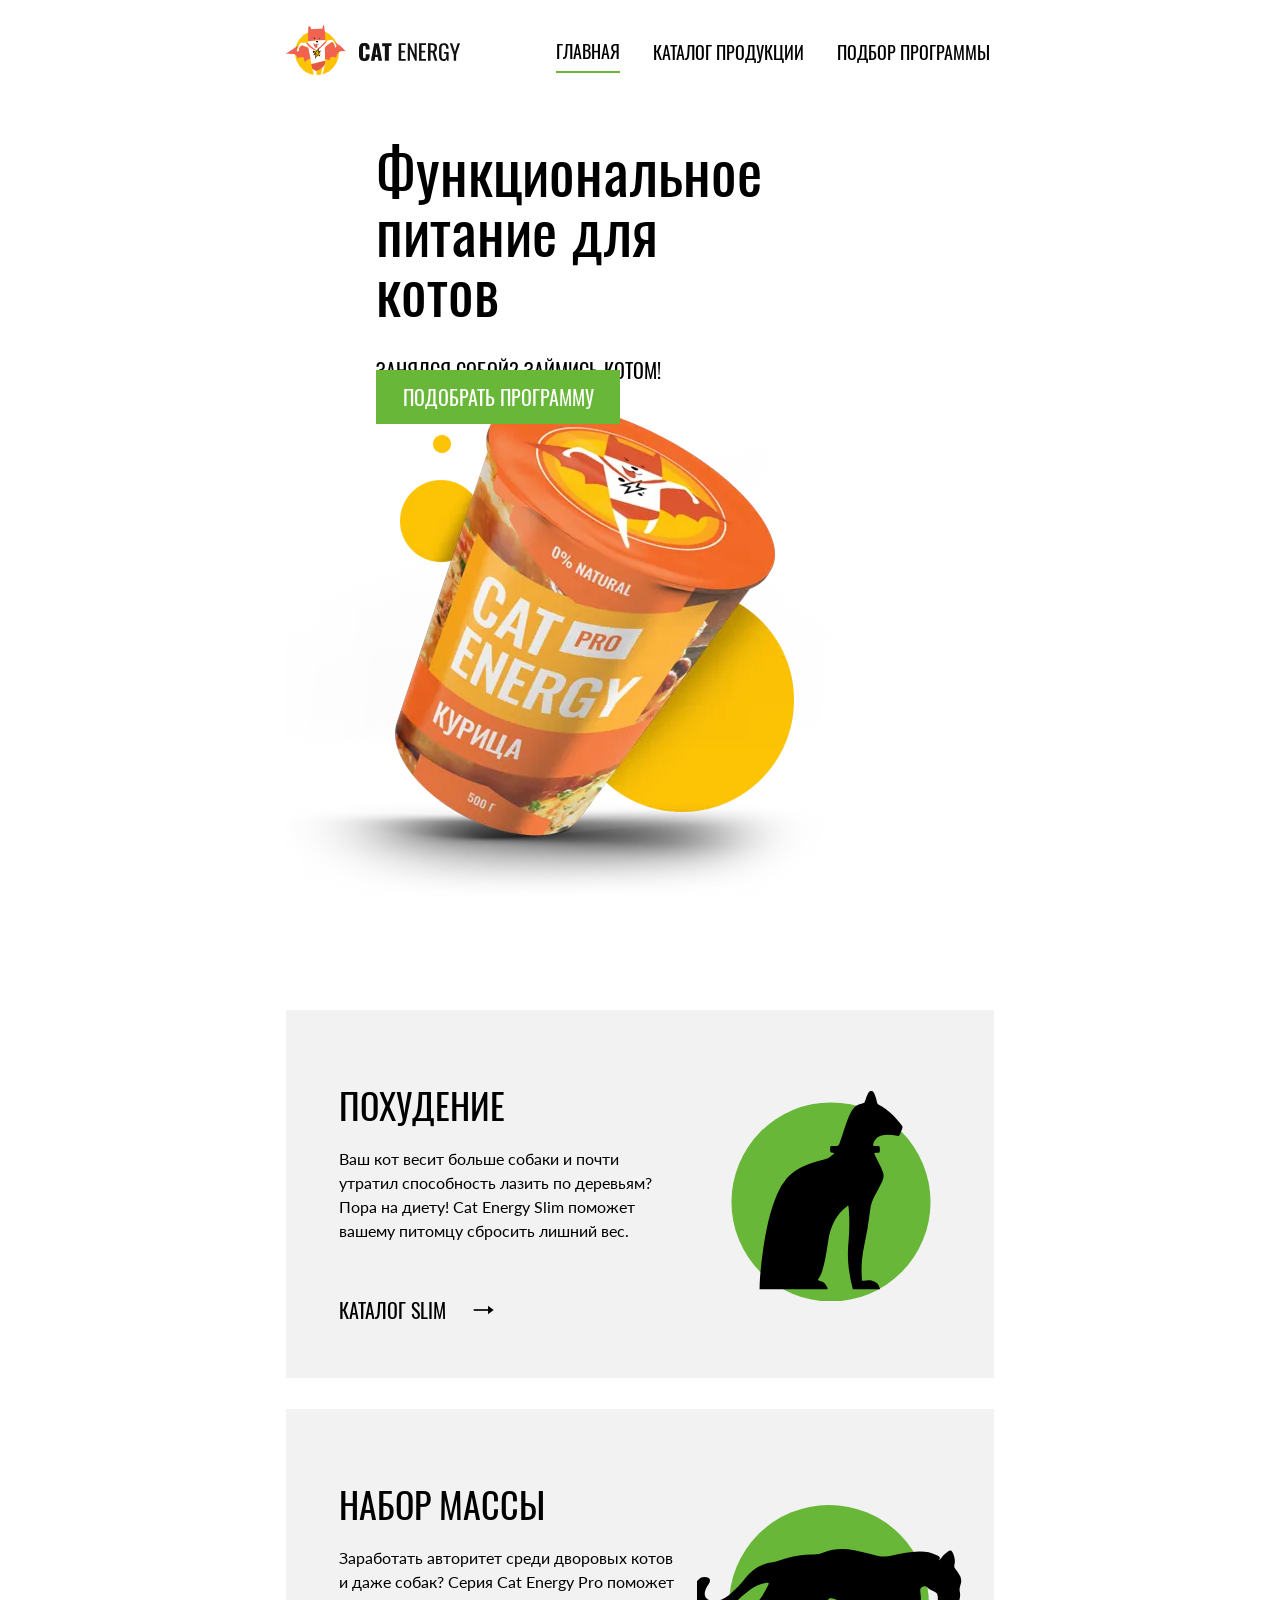
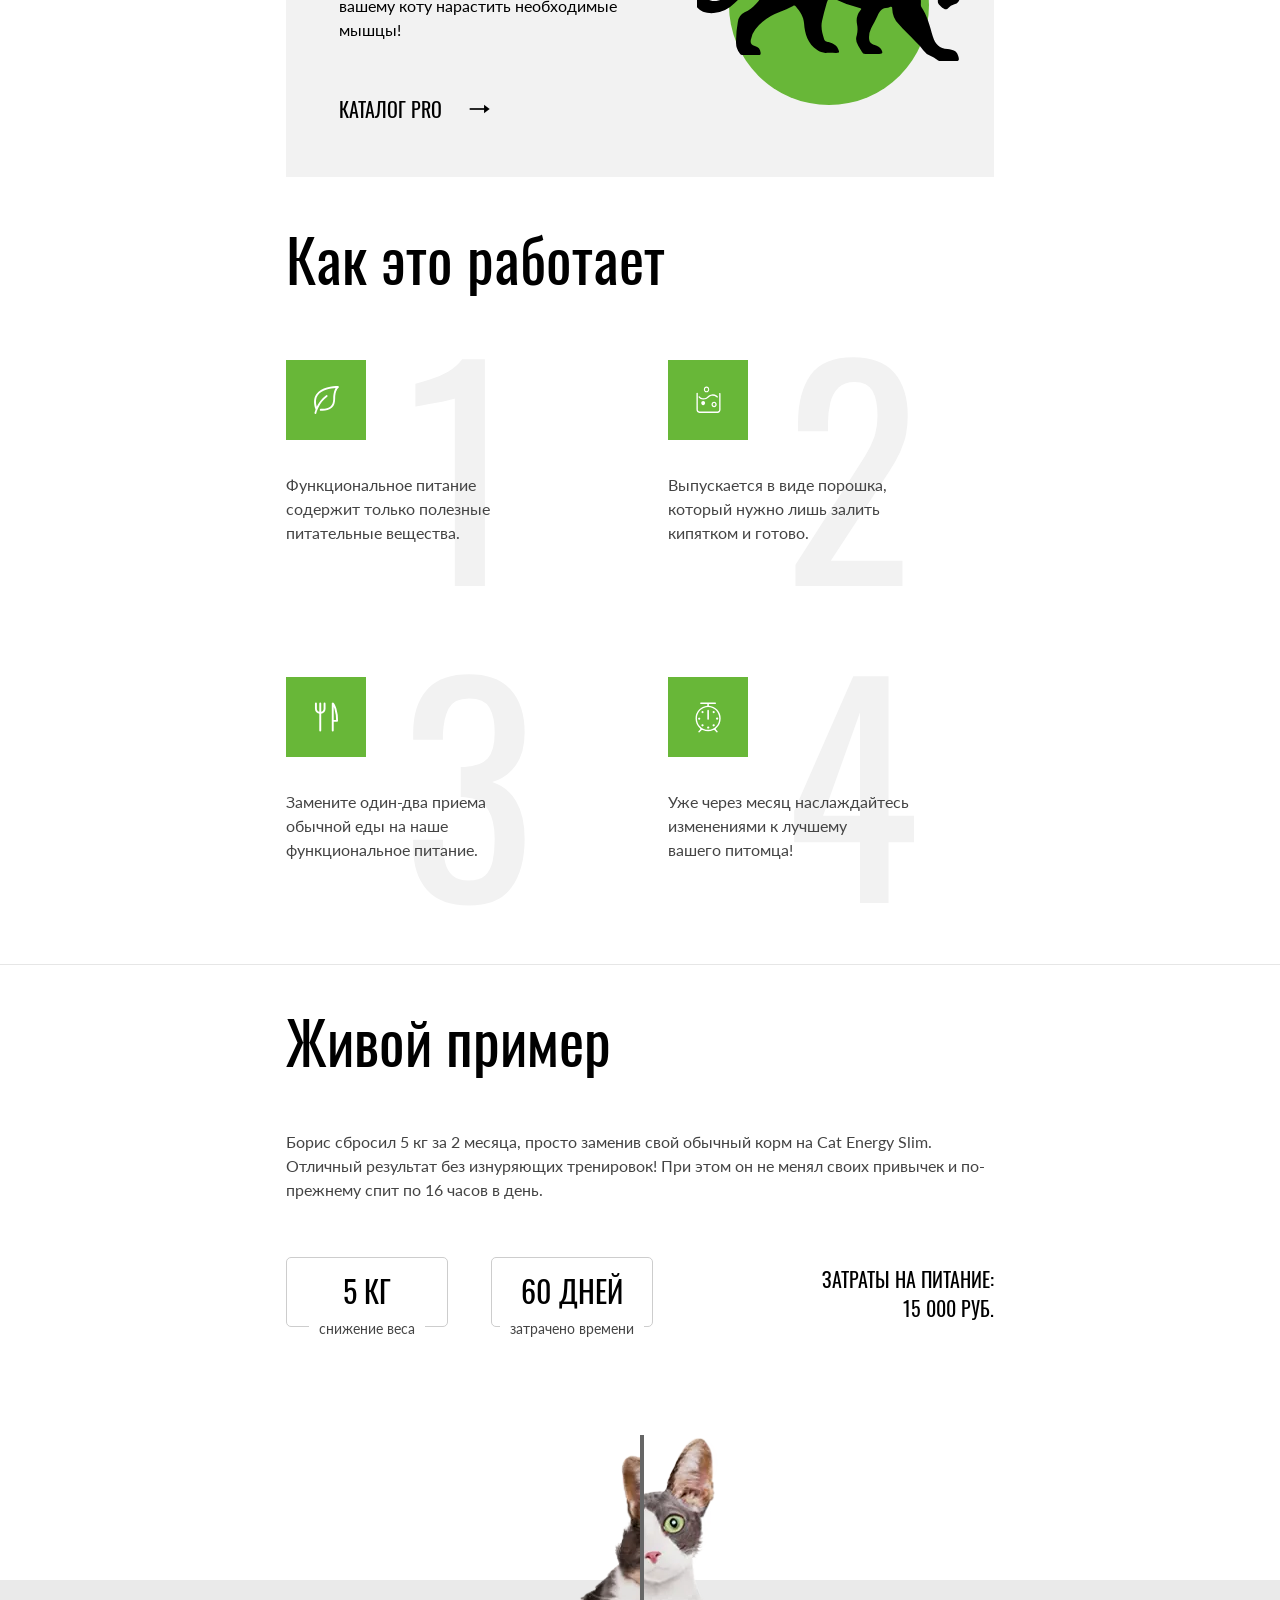
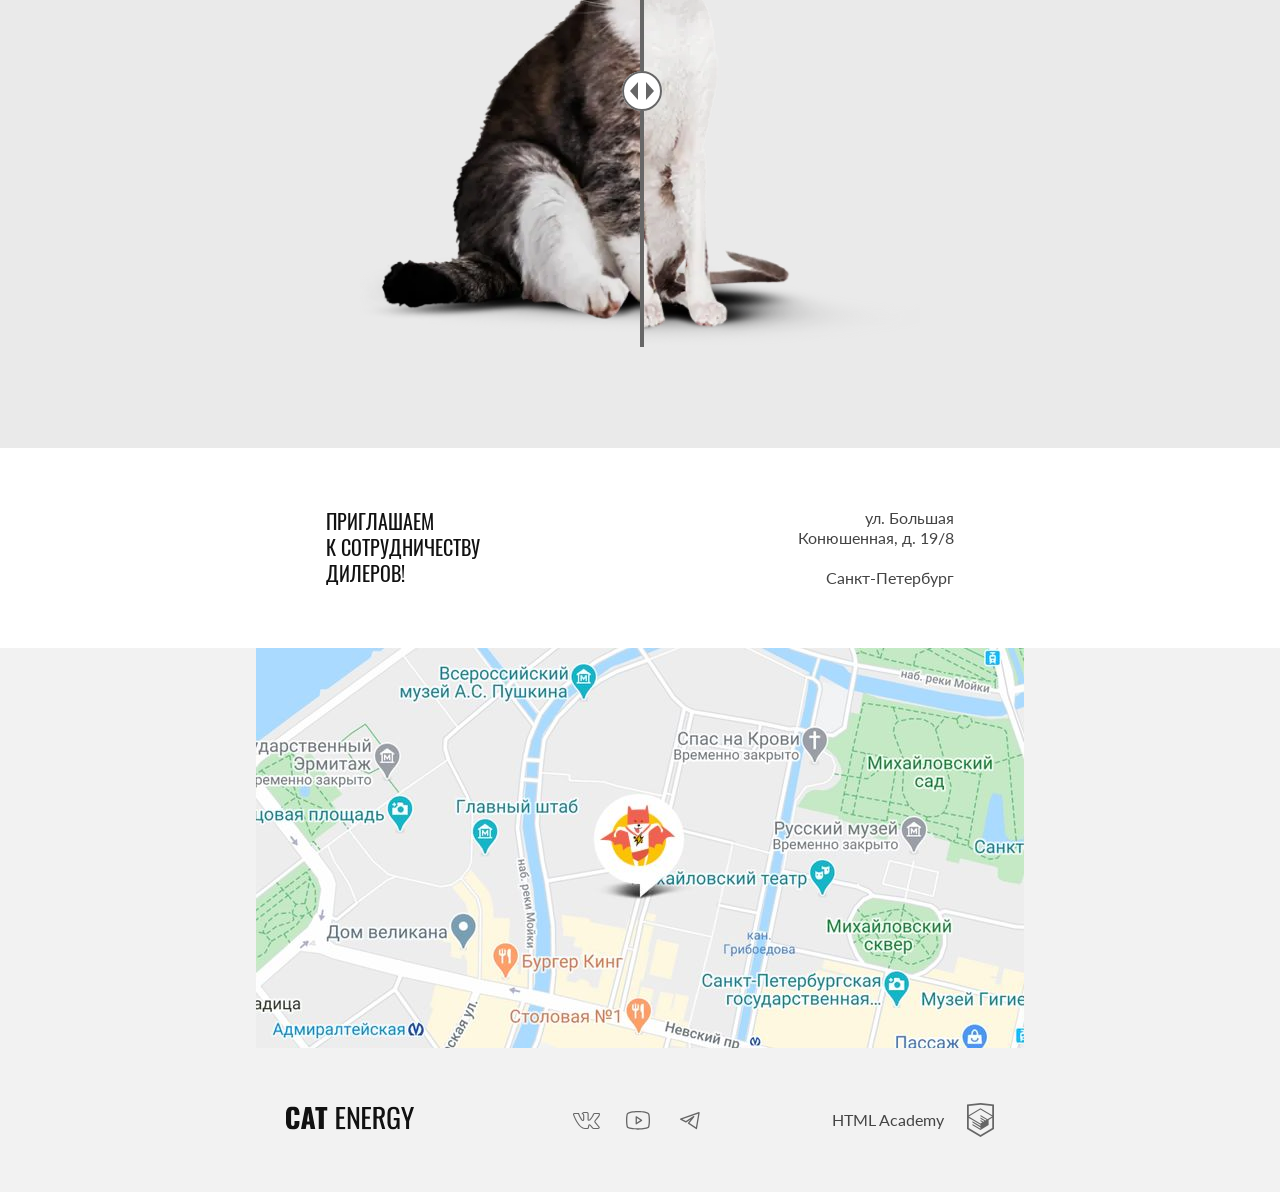
==== commit 5a02b3b1: "Deploying to gh-pages from @ Sergeykanyugin/2157855-cat-energy-32@41e7d4f12580475dab39097c37c98a6c2e" ====
--- a/index.html
+++ b/index.html
@@ -1 +1 @@
-<!DOCTYPE html><html class="page" lang="ru"><head><meta charset="UTF-8"><title>Главная - CAT ENERGY</title><meta name="viewport" content="width=device-width,initial-scale=1"><link rel="preload" href="fonts/lato/Lato-Regular.woff2" as="font" crossorigin="anonymous"><link rel="preload" href="fonts/oswald/Oswald-Regular.woff2" as="font" crossorigin="anonymous"><link rel="stylesheet" href="styles/styles.css"><link rel="icon" href="favicon.ico"><link rel="icon" href="favicons/icon.svg" type="image/svg+xml"><link rel="apple-touch-icon" href="favicons/apple.png"><link rel="manifest" href="manifest.webmanifest"><script src="scripts/index.js" defer="defer"></script></head><body class="page__body"><header class="header index-header"><div class="header__wrapper"><a class="header__logo" href="index.html"><picture><source width="70" height="59" type="image/svg+xml" media="(min-width: 1440px)" srcset="images/logo-desktop.svg"><source width="60" height="50" type="image/svg+xml" media="(min-width: 768px)" srcset="images/logo-tablet.svg"><img class="header__image" src="images/logo-mobile.svg" width="33" height="38" alt="Логотип Кэт энерджи"></picture></a><a class="header__logo-text" href="index.html"><picture><source width="118" height="21" type="image/svg+xml" media="(min-width: 1440px)" srcset="images/logo-text-desktop.svg"><img src="images/logo-text.svg" width="101" height="18" alt="Логотип с названием магазина Кэт энерджи"></picture></a></div><nav class="header__nav nav nav--closed"><button class="nav__toggle" type="button" aria-label="Открыть меню"></button><div class="nav__wrapper"><ul class="nav__list nav__list-index"><li class="nav__item nav__item--activity"><a class="nav__item-link" href="index.html">ГЛАВНАЯ</a></li><li class="nav__item"><a class="nav__item-link" href="catalog.html">КАТАЛОГ ПРОДУКЦИИ</a></li><li class="nav__item"><a class="nav__item-link" href="program.html">ПОДБОР ПРОГРАММЫ</a></li></ul></div></nav></header><main class="main-container"><h1 class="visually-hidden">Кэт энерджи - лучшее питание для котов</h1><section class="program"><h2 class="program__title">Функциональное питание для котов</h2><p class="program__slogan">ЗАНЯЛСЯ СОБОЙ? ЗАЙМИСЬ КОТОМ!</p><picture class="program__image"><source width="552" height="499" type="image/png" media="(min-width: 1440px)" srcset="images/index-can-desktop@1x.png, images/index-can-desktop@2x.png 2x"><source width="709" height="609" type="image/png" media="(min-width: 768px)" srcset="images/index-can-tablet@1x.png, images/index-can-tablet@2x.png 2x"><img src="images/index-can-mobile@1x.png" srcset="images/index-can-mobile@2x.png 2x" width="280" height="270" alt="Упаковка Кэт энерджи"></picture><a class="program__button button" href="catalog.html">ПОДОБРАТЬ ПРОГРАММУ</a></section><section class="add-catalog"><h2 class="visually-hidden">Какой каталог выбрать</h2><ul class="add-catalog__list"><li class="add-catalog__item add-catalog__item--lose"><h2 class="add-catalog__title">ПОХУДЕНИЕ</h2><p class="add-catalog__description">Ваш кот весит больше собаки и почти утратил способность лазить по деревьям? Пора на диету! Cat Energy Slim поможет вашему питомцу сбросить лишний вес.</p><a class="add-catalog__link" href="catalog.html">КАТАЛОГ SLIM</a></li><li class="add-catalog__item add-catalog__item--gain"><h2 class="add-catalog__title">Набор массы</h2><p class="add-catalog__description">Заработать авторитет среди дворовых котов и даже собак? Серия Cat Energy Pro поможет вашему коту нарастить необходимые мышцы!</p><a class="add-catalog__link" href="catalog.html">КАТАЛОГ PRO</a></li></ul></section><section class="work"><h2 class="work__title">Как это работает</h2><ul class="work__list"><li class="work__item work__item--1 work__item--leaf"><p class="work__description">Функциональное питание содержит только полезные питательные вещества.</p></li><li class="work__item work__item--botle"><p class="work__description">Выпускается в виде порошка, который нужно лишь залить кипятком и готово.</p></li><li class="work__item work__item--eat"><p class="work__description">Замените один-два приема обычной еды на наше функциональное питание.</p></li><li class="work__item work__item--time"><p class="work__description">Уже через месяц наслаждайтесь изменениями к лучшему<br>вашего питомца!</p></li></ul></section><section class="stats"><h2 class="stats__title">Живой пример</h2><p class="stats__description">Борис сбросил 5 кг за 2 месяца, просто заменив свой обычный корм на Cat Energy Slim. Отличный результат без изнуряющих тренировок! При этом он не менял своих привычек и по-прежнему спит по 16 часов в день.</p><dl class="stats__list"><div class="stats__item"><dt class="stats__example">снижение веса</dt><dd class="stats__text">5 КГ</dd></div><div class="stats__item"><dt class="stats__example">затрачено времени</dt><dd class="stats__text">60 ДНЕЙ</dd></div><div class="stats__item-cost"><dt class="stats__cost-example">ЗАТРАТЫ НА ПИТАНИЕ:</dt><dd class="stats__cost-text">15 000 РУБ.</dd></div></dl><div class="stats__difference slider"><div class="slider__picture slider__picture--before"><picture><source width="560" height="512" type="image/png" media="(min-width: 768px)" srcset="images/cat-before-tablet@1x.png, images/cat-before-tablet@2x.png 2x"><img src="images/cat-before-mobile@1x.png" srcset="images/cat-before-mobile@2x.png 2x" width="280" height="256" alt="Картинка толстого кота слева"></picture></div><div class="slider__picture slider__picture--after"><picture><source width="560" height="512" type="image/png" media="(min-width: 768px)" srcset="images/cat-after-tablet@1x.png, images/cat-after-tablet@2x.png 2x"><img src="images/cat-after-mobile@1x.png" srcset="images/cat-after-mobile@2x.png 2x" width="280" height="256" alt="Картинка худого кота справа"></picture></div><button class="slider__button" type="button" aria-label="Кнопка слайдера"></button></div></section></main><footer class="footer footer-index"><div class="footer__address-wrapper"><div class="footer__address address"><b class="address__title">ПРИГЛАШАЕМ<br>К СОТРУДНИЧЕСТВУ ДИЛЕРОВ!</b><p class="address__text">ул. Большая Конюшенная, д. 19/8<span class="address__contacts">Санкт-Петербург</span></p></div></div><iframe class="footer__map" src="https://www.google.com/maps/embed?pb=!1m18!1m12!1m3!1d1998.6037861610246!2d30.3230474!3d59.9387165!2m3!1f0!2f0!3f0!3m2!1i1024!2i768!4f13.1!3m3!1m2!1s0x4696310fca145cc1%3A0x42b32648d8238007!2z0JHQvtC70YzRiNCw0Y8g0JrQvtC90Y7RiNC10L3QvdCw0Y8g0YPQuy4sIDE5LzgsINCh0LDQvdC60YIt0J_QtdGC0LXRgNCx0YPRgNCzLCDQoNC-0YHRgdC40Y8sIDE5MTE4Ng!5e0!3m2!1sru!2sil!4v1725900545055!5m2!1sru!2sil" style="border:0;" loading="lazy" referrerpolicy="no-referrer-when-downgrade" allowfullscreen title="Офис компании по адресу набережная реки Карповки, 5, литера П, Санкт-Петербург"></iframe><div class="footer__wrapper"><div class="footer__logo-wrapper"><div class="footer__logo logo-text"><a class="logo-text__link" href="index.html"><img src="images/logo-text.svg" width="128" height="24" alt="Название магазина Кэт энерджи"></a></div><div class="footer__social social"><ul class="social__list"><li class="social__item"><a class="social__link social__link--vkontakte" href="https://vk.com/htmlacademy"><span class="visually-hidden">Мы в вконтакте</span></a></li><li class="social__item"><a class="social__link social__link--youtube" href="https://www.youtube.com/user/htmlacademyru"><span class="visually-hidden">Мы на ютубе</span></a></li><li class="social__item"><a class="social__link social__link--telegram" href="https://t.me/htmlacademy"><span class="visually-hidden">Мы в телеграме</span></a></li></ul></div><div class="footer__link"><a class="footer__copyright" href="https://htmlacademy.ru/intensive/adaptive">HTML Academy</a></div></div></div></footer></body></html>+<!DOCTYPE html><html class="page" lang="ru"><head><meta charset="UTF-8"><title>Главная - CAT ENERGY</title><meta name="viewport" content="width=device-width,initial-scale=1"><link rel="preload" href="fonts/lato/Lato-Regular.woff2" as="font" crossorigin="anonymous"><link rel="preload" href="fonts/oswald/Oswald-Regular.woff2" as="font" crossorigin="anonymous"><link rel="stylesheet" href="styles/styles.css"><link rel="icon" href="favicon.ico"><link rel="icon" href="favicons/icon.svg" type="image/svg+xml"><link rel="apple-touch-icon" href="favicons/apple.png"><link rel="manifest" href="manifest.webmanifest"><script src="scripts/index.js" defer="defer"></script></head><body class="page__body"><header class="header index-header"><div class="header__wrapper"><a class="header__logo" href="index.html"><picture><source width="70" height="59" type="image/svg+xml" media="(min-width: 1440px)" srcset="images/logo-desktop.svg"><source width="60" height="50" type="image/svg+xml" media="(min-width: 768px)" srcset="images/logo-tablet.svg"><img class="header__image" src="images/logo-mobile.svg" width="33" height="38" alt="Логотип Кэт энерджи"></picture></a><a class="header__logo-text" href="index.html"><picture><source width="118" height="21" type="image/svg+xml" media="(min-width: 1440px)" srcset="images/logo-text-desktop.svg"><img src="images/logo-text.svg" width="101" height="18" alt="Логотип с названием магазина Кэт энерджи"></picture></a></div><nav class="header__nav nav nav--closed"><button class="nav__toggle" type="button" aria-label="Открыть меню"></button><div class="nav__wrapper"><ul class="nav__list nav__list-index"><li class="nav__item nav__item--activity"><a class="nav__item-link" href="index.html">ГЛАВНАЯ</a></li><li class="nav__item"><a class="nav__item-link" href="catalog.html">КАТАЛОГ ПРОДУКЦИИ</a></li><li class="nav__item"><a class="nav__item-link" href="program.html">ПОДБОР ПРОГРАММЫ</a></li></ul></div></nav></header><main class="main-container"><h1 class="visually-hidden">Кэт энерджи - лучшее питание для котов</h1><section class="program"><h2 class="program__title">Функциональное питание для котов</h2><p class="program__slogan">ЗАНЯЛСЯ СОБОЙ? ЗАЙМИСЬ КОТОМ!</p><picture class="program__image"><source width="552" height="499" type="image/webp" media="(min-width: 1280px)" srcset="images/index-can-desktop@1x.webp, images/index-can-desktop@2x.webp 2x"><source width="709" height="609" type="image/webp" media="(min-width: 768px)" srcset="images/index-can-tablet@1x.webp, images/index-can-tablet@2x.webp 2x"><source width="280" height="270" type="image/webp" srcset="images/index-can-mobile@1x.webp, images/index-can-mobile@2x.webp 2x"><source width="552" height="499" type="image/png" media="(min-width: 1440px)" srcset="images/index-can-desktop@1x.png, images/index-can-desktop@2x.png 2x"><source width="709" height="609" type="image/png" media="(min-width: 768px)" srcset="images/index-can-tablet@1x.png, images/index-can-tablet@2x.png 2x"><img src="images/index-can-mobile@1x.png" srcset="images/index-can-mobile@2x.png 2x" width="280" height="270" alt="Упаковка Кэт энерджи"></picture><a class="program__button button" href="catalog.html">ПОДОБРАТЬ ПРОГРАММУ</a></section><section class="add-catalog"><h2 class="visually-hidden">Какой каталог выбрать</h2><ul class="add-catalog__list"><li class="add-catalog__item add-catalog__item--lose"><h2 class="add-catalog__title">ПОХУДЕНИЕ</h2><p class="add-catalog__description">Ваш кот весит больше собаки и почти утратил способность лазить по деревьям? Пора на диету! Cat Energy Slim поможет вашему питомцу сбросить лишний вес.</p><a class="add-catalog__link" href="catalog.html">КАТАЛОГ SLIM</a></li><li class="add-catalog__item add-catalog__item--gain"><h2 class="add-catalog__title">Набор массы</h2><p class="add-catalog__description">Заработать авторитет среди дворовых котов и даже собак? Серия Cat Energy Pro поможет вашему коту нарастить необходимые мышцы!</p><a class="add-catalog__link" href="catalog.html">КАТАЛОГ PRO</a></li></ul></section><section class="work"><h2 class="work__title">Как это работает</h2><ul class="work__list"><li class="work__item work__item--1 work__item--leaf"><p class="work__description">Функциональное питание содержит только полезные питательные вещества.</p></li><li class="work__item work__item--botle"><p class="work__description">Выпускается в виде порошка, который нужно лишь залить кипятком и готово.</p></li><li class="work__item work__item--eat"><p class="work__description">Замените один-два приема обычной еды на наше функциональное питание.</p></li><li class="work__item work__item--time"><p class="work__description">Уже через месяц наслаждайтесь изменениями к лучшему<br>вашего питомца!</p></li></ul></section><section class="stats"><h2 class="stats__title">Живой пример</h2><p class="stats__description">Борис сбросил 5 кг за 2 месяца, просто заменив свой обычный корм на Cat Energy Slim. Отличный результат без изнуряющих тренировок! При этом он не менял своих привычек и по-прежнему спит по 16 часов в день.</p><dl class="stats__list"><div class="stats__item"><dt class="stats__example">снижение веса</dt><dd class="stats__text">5 КГ</dd></div><div class="stats__item"><dt class="stats__example">затрачено времени</dt><dd class="stats__text">60 ДНЕЙ</dd></div><div class="stats__item-cost"><dt class="stats__cost-example">ЗАТРАТЫ НА ПИТАНИЕ:</dt><dd class="stats__cost-text">15 000 РУБ.</dd></div></dl><div class="stats__difference slider"><div class="slider__picture slider__picture--before"><picture><source width="560" height="512" type="image/webp" media="(min-width: 768px)" srcset="images/cat-before-tablet@1x.webp, images/cat-before-tablet@2x.webp 2x"><source width="280" height="256" type="image/webp" srcset="images/cat-before-mobile@1x.webp, images/cat-before-mobile@2x.webp 2x"><source width="560" height="512" type="image/png" media="(min-width: 768px)" srcset="images/cat-before-tablet@1x.png, images/cat-before-tablet@2x.png 2x"><img src="images/cat-before-mobile@1x.png" srcset="images/cat-before-mobile@2x.png 2x" width="280" height="256" alt="Картинка толстого кота слева"></picture></div><div class="slider__picture slider__picture--after"><picture><source width="560" height="512" type="image/webp" media="(min-width: 768px)" srcset="images/cat-after-tablet@1x.webp, images/cat-after-tablet@2x.webp 2x"><source width="280" height="256" type="image/webp" srcset="images/cat-after-mobile@1x.webp, images/cat-after-mobile@2x.webp 2x"><source width="560" height="512" type="image/png" media="(min-width: 768px)" srcset="images/cat-after-tablet@1x.png, images/cat-after-tablet@2x.png 2x"><img src="images/cat-after-mobile@1x.png" srcset="images/cat-after-mobile@2x.png 2x" width="280" height="256" alt="Картинка худого кота справа"></picture></div><button class="slider__button" type="button" aria-label="Кнопка слайдера"></button></div></section></main><footer class="footer footer-index"><div class="footer__address-wrapper"><div class="footer__address address"><b class="address__title">ПРИГЛАШАЕМ<br>К СОТРУДНИЧЕСТВУ ДИЛЕРОВ!</b><p class="address__text">ул. Большая Конюшенная, д. 19/8<span class="address__contacts">Санкт-Петербург</span></p></div></div><iframe class="footer__map" src="https://www.google.com/maps/embed?pb=!1m18!1m12!1m3!1d1998.6037861610246!2d30.3230474!3d59.9387165!2m3!1f0!2f0!3f0!3m2!1i1024!2i768!4f13.1!3m3!1m2!1s0x4696310fca145cc1%3A0x42b32648d8238007!2z0JHQvtC70YzRiNCw0Y8g0JrQvtC90Y7RiNC10L3QvdCw0Y8g0YPQuy4sIDE5LzgsINCh0LDQvdC60YIt0J_QtdGC0LXRgNCx0YPRgNCzLCDQoNC-0YHRgdC40Y8sIDE5MTE4Ng!5e0!3m2!1sru!2sil!4v1725900545055!5m2!1sru!2sil" style="border:0;" loading="lazy" referrerpolicy="no-referrer-when-downgrade" allowfullscreen title="Офис компании по адресу набережная реки Карповки, 5, литера П, Санкт-Петербург"></iframe><div class="footer__wrapper"><div class="footer__logo-wrapper"><div class="footer__logo logo-text"><a class="logo-text__link" href="index.html"><img src="images/logo-text.svg" width="128" height="24" alt="Название магазина Кэт энерджи"></a></div><div class="footer__social social"><ul class="social__list"><li class="social__item"><a class="social__link social__link--vkontakte" href="https://vk.com/htmlacademy"><span class="visually-hidden">Мы в вконтакте</span></a></li><li class="social__item"><a class="social__link social__link--youtube" href="https://www.youtube.com/user/htmlacademyru"><span class="visually-hidden">Мы на ютубе</span></a></li><li class="social__item"><a class="social__link social__link--telegram" href="https://t.me/htmlacademy"><span class="visually-hidden">Мы в телеграме</span></a></li></ul></div><div class="footer__link"><a class="footer__copyright" href="https://htmlacademy.ru/intensive/adaptive">HTML Academy</a></div></div></div></footer></body></html>
--- a/styles/styles.css
+++ b/styles/styles.css
@@ -1 +1 @@
-body{color:#444;margin:0;padding:0;font-family:Lato,sans-serif;font-size:14px;line-height:18px}a{text-decoration:none}@font-face{font-family:Lato;font-weight:400;font-style:normal;src:url(../fonts/lato/Lato-Regular.woff2)format("woff2");font-display:swap}@font-face{font-family:Oswald;font-weight:400;font-style:normal;src:url(../fonts/oswald/oswaldregular.woff2)format("woff2");font-display:swap}.visually-hidden{white-space:nowrap;-webkit-clip-path:inset(100%);clip-path:inset(100%);clip:rect(0 0 0 0);border:0;width:1px;height:1px;margin:-1px;padding:0;position:absolute;overflow:hidden}.button{text-align:center;color:#fff;cursor:pointer;background-color:#68b738;border:none;font-family:Oswald,sans-serif;font-size:16px;font-weight:400;line-height:20px;text-decoration:none;display:block}.button:hover,.button:focus-visible{color:#fff;background-color:#5eaa2f}.button:active{color:#ebebeb;background-color:#5eaa2f}.header{background-color:#fff;width:320px;margin:auto;position:relative}@media (width>=768px){.header{flex-direction:row;justify-content:space-between;align-items:center;width:708px;min-height:50px;margin:0 auto;padding:0;display:flex}}@media (width>=1440px){.header{background-color:#0000;width:1220px}}.header__wrapper{align-items:center;margin:13px 0 15px;padding:0;display:flex}@media (width>=768px){.header__wrapper{margin:25px 0 0}}@media (width>=1440px){.header__wrapper{margin:55px 0 0}.header__wrapper:before{content:"";z-index:-1;background-color:#68b738;background-image:url(../images/index-background-desktop@2x.jpg);background-position:top;background-repeat:no-repeat;background-size:contain;width:720px;height:694px;margin:0 -110px;position:absolute;top:0;left:720px}}.header__logo{width:33px;height:38px;margin:0 56px 0 20px}@media (width>=768px){.header__logo{width:60px;height:50px;margin:0}}@media (width>=1440px){.header__logo{width:70px;height:59px;margin:0 14px 0 0}}.header__image:hover{opacity:.8}.header__image:active{opacity:.6}.header__logo-text{width:101px;height:18px}@media (width>=768px){.header__logo-text{margin-left:13px;margin-right:auto}}@media (width>=1440px){.header__logo-text{width:118px;height:21px;margin:0}}.header__logo-text:hover{opacity:.8}.header__logo-text:active{opacity:.6}@media (width>=1440px){.header-catalog .header__wrapper:before{display:none}}.nav{color:#000;margin:0;padding:0;font-family:Oswald,sans-serif;font-size:20px;line-height:20px}.nav--closed .nav__toggle{z-index:2;background-color:#fff;background-image:url(../icons/stack.svg#logo-menu);background-repeat:no-repeat;background-size:contain;border:none;width:24px;height:24px;display:block;position:absolute;top:10px;right:20px}.nav--closed .nav__toggle:hover{opacity:.8}.nav--closed .nav__toggle:active{opacity:.6}@media (width>=768px){.nav--closed .nav__toggle{display:none}}.nav--opened .nav__toggle{z-index:2;background-color:#fff;background-image:url(../icons/stack.svg#logo_mobile_closed);background-repeat:no-repeat;background-size:contain;border:none;width:18px;height:18px;display:block;position:absolute;top:10px;right:20px}.nav--opened .nav__toggle:hover{opacity:.8}.nav--opened .nav__toggle:active{opacity:.6}@media (width>=768px){.nav--opened .nav__toggle{display:none}}.nav__wrapper{flex-wrap:wrap;margin:0;padding:0;list-style:none;display:block}.nav--opened .nav__list,.nav__list{flex-direction:column;align-items:center;margin:0;padding:0;list-style:none;display:flex}@media (width>=768px){.nav__list{flex-flow:wrap;gap:10px 33px;margin:37px 4px 0 94px;display:flex}}@media (width>=1440px){.nav__list{margin:72px 0 0 542px}}.nav--opened .nav__item{text-align:center;border-top:1px solid #e6e6e6;width:320px;padding:22px 0 24px;list-style:none}@media (width>=768px){.nav__item{padding-bottom:8px}}.nav__item:hover{opacity:.6}.nav__item:active{opacity:.3}@media (width>=768px){.nav__list-index .nav__item--activity{border-bottom:2px solid #68b738}}@media (width>=1440px){.nav__list-index .nav__item--activity{border-bottom:2px solid #fff}}@media (width>=768px){.nav__list-catalog .nav__item--activity{border-bottom:2px solid #68b738}}.nav--opened .nav__item-link{color:#000}.nav__item-link{color:#000;transition:opacity .3s ease-in-out}@media (width>=768px){.nav__item-link{align-items:start;font-size:18px;line-height:24px}}@media (width>=1440px){.nav__item-link{color:#fff;font-size:20px;line-height:20px}}@media (width<=767px){.nav--closed .nav__list{display:none}}@media (width>=1440px){.nav__item-catalog .nav__item-link{color:#000}}.site-list__item{color:#000;font-family:Oswald,sans-serif;font-size:20px;line-height:20px}.program{position:relative}@media (width<=767px){.program{margin:auto;padding:0}}@media (width>=768px){.program{width:768px;margin:auto}}@media (width>=1440px){.program{width:1440px;min-height:580px;margin:auto;padding:0}}.program:before{content:"";z-index:-2;background-color:#68b738;background-image:url(../images/index-background-mobile@2x.jpg);background-position:top;background-repeat:no-repeat;background-size:contain;width:100%;height:302px;position:absolute}@media (width>=768px){.program:before{display:none}}.program__title{text-align:center;color:#fff;width:250px;margin:auto;padding-top:27px;font-family:Oswald,sans-serif;font-size:36px;font-weight:400;line-height:36px}@media (width>=768px){.program__title{color:#000;text-align:start;width:416px;margin-top:65px;margin-left:120px;padding-top:0;font-size:60px;line-height:60px}}@media (width>=1440px){.program__title{width:416px;margin:0;padding:110px 0 0 190px}}.program__slogan{text-align:center;color:#fff;width:200px;margin:25px auto 0;font-family:Oswald,sans-serif;font-size:14px;font-weight:400;line-height:14px}@media (width>=768px){.program__slogan{color:#000;text-align:start;width:285px;margin:40px 0 0 120px;font-size:20px;line-height:20px}}@media (width>=1440px){.program__slogan{margin-left:190px}}.program__image{width:320px;margin:29px auto 0;padding-left:20px;display:block}@media (width>=768px) and (width<=1439px){.program__image{width:768px;height:609px;margin:21px auto 0;padding-left:30px}}@media (width>=1440px){.program__image{z-index:-1;margin:0;position:absolute;top:29px;left:540px}}.program__button{color:#fff;width:280px;margin:auto;padding:10px 0}@media (width>=768px){.program__button{width:244px;padding:14px 0;font-size:20px;line-height:26px;position:absolute;top:230px;left:120px}}@media (width>=1440px){.program__button{margin-top:52px;margin-left:190px;position:static}}.add-catalog__list{flex-flow:column wrap;justify-content:center;gap:20px;width:280px;margin:auto;padding:19px 0;list-style:none;display:flex}@media (width>=768px){.add-catalog__list{gap:31px;width:708px;margin:auto;padding:0}}@media (width>=1440px){.add-catalog__list{flex-direction:row;gap:80px;width:1220px;margin:auto;padding:82px 0 0}}.add-catalog__item{background-color:#f2f2f2;grid-template-columns:70px 1fr;gap:23px 0;padding:23px 20px;display:grid}@media (width>=768px){.add-catalog__item{grid-template-rows:repeat(3,auto);grid-template-columns:1fr 240px;gap:24px 10px;padding:77px 63px 53px 53px}}@media (width>=1440px){.add-catalog__item{grid-template-columns:152px 1fr;gap:10px;max-width:466px;padding:47px 52px 55px}}.add-catalog__item:before{content:"";background-color:#f2f2f2;background-position:50%;background-repeat:no-repeat;background-size:contain;width:67px;height:50px}@media (width>=768px) and (width<=1439px){.add-catalog__item:before{grid-area:1/2/-1/3;justify-self:end}}.add-catalog__item--lose:before{background-image:url(../icons/stack.svg#cat-back);background-position:0;background-repeat:no-repeat;background-size:50px 53px}@media (width>=768px){.add-catalog__item--lose:before{background-size:200px 211px;width:200px;height:210px;margin-top:4px}}@media (width>=1440px){.add-catalog__item--lose:before{background-size:100px 106px;width:100px;height:106px;margin-top:-6px}}.add-catalog__item--gain:before{background-image:url(../icons/stack.svg#tiger-back);background-repeat:no-repeat;background-size:67px 50px;margin-left:-7px}@media (width>=768px){.add-catalog__item--gain:before{background-size:268px 200px;align-self:center;width:268px;height:200px;margin-left:0;margin-right:-34px}}@media (width>=1440px){.add-catalog__item--gain:before{background-size:134px 100px;width:134px;height:100px;margin-left:-15px;margin-right:0}}.add-catalog__title{color:#000;text-transform:uppercase;align-self:center;margin:0;font-family:Oswald,sans-serif;font-size:24px;font-weight:400;line-height:37px}@media (width>=768px){.add-catalog__title{font-size:36px;line-height:36px}}.add-catalog__description{color:#444;text-align:left;grid-column:1/-1;margin:0;font-size:14px;line-height:18px}@media (width>=768px){.add-catalog__description{color:#000;font-size:16px;line-height:24px}}@media (width>=1440px){.add-catalog__description{padding-top:30px}}@media (width>=768px) and (width<=1439px){.add-catalog__description{grid-area:unset}}.add-catalog__link{color:#000;grid-column:1/-1;align-items:center;gap:15px;padding-top:19px;font-family:Oswald,sans-serif;font-size:16px;line-height:16px;text-decoration:none;display:flex}@media (width>=768px){.add-catalog__link{color:#000;border:none;gap:25px;padding-top:28px;font-size:20px;line-height:1.5em}}@media (width>=768px) and (width<=1439px){.add-catalog__link{grid-area:unset;justify-self:start}}@media (width>=1440px){.add-catalog__link{padding-top:15px}}.add-catalog__link:hover{opacity:.7}.add-catalog__link:active{opacity:.3}.add-catalog__link:after{content:"";background-color:#f2f2f2;background-image:url(../icons/stack.svg#arrow);background-position:50%;background-repeat:no-repeat;background-size:contain;width:32px;height:10px;display:block}.work{flex-direction:column;justify-content:center;margin:0;padding:0 0 49px;display:flex}@media (width>=768px){.work{width:708px;margin:auto;padding:51px 0 47px}}@media (width>=1440px){.work{justify-content:start;width:1220px;padding:75px 0 0}}.work__title{color:#000;width:280px;margin:auto;padding:0;font-family:Oswald,sans-serif;font-size:36px;font-weight:400;line-height:40px}@media (width>=768px){.work__title{width:708px;margin:auto;font-size:60px;line-height:60px}}@media (width>=1440px){.work__title{width:1220px;margin:auto}}.work__list{flex-direction:column;gap:20px;margin:40px auto 0;padding:0;list-style:none;display:flex}@media (width>=768px){.work__list{counter-reset:work;flex-flow:wrap;justify-content:space-between;gap:37px;margin:32px auto 0;padding-right:76px}}@media (width>=1440px){.work__list{flex-flow:wrap;justify-content:space-between;margin:32px -4px 0 0;padding:0}}.work__item{flex-direction:row;justify-content:space-between;gap:20px;min-height:60px;display:flex;position:relative}@media (width>=768px){.work__item{counter-increment:work;flex-direction:column;justify-content:start;gap:31px;width:250px;min-height:280px}.work__item--1{width:227px}}@media (width>=1440px){.work__item--1{margin-right:20px}}.work__item:before{content:"";background-color:#68b738;background-position:50%;background-size:contain;width:60px;height:60px;display:block}@media (width>=768px){.work__item:before{width:80px;height:80px;margin-top:40px}.work__item:after{content:counter(work);z-index:-1;text-align:right;color:#f2f2f2;width:136px;height:280px;font-family:Oswald,Arial,sans-serif;font-size:280px;line-height:280px;position:absolute;top:0;right:0}}.work__item--leaf:before{background-image:url(../icons/stack.svg#icon-leaf);background-repeat:no-repeat;background-size:30px 32px}.work__item--botle:before{background-image:url(../icons/stack.svg#icon-botle);background-repeat:no-repeat;background-size:25px 28px}.work__item--eat:before{background-image:url(../icons/stack.svg#icon-eat);background-repeat:no-repeat;background-size:25px 30px}.work__item--time:before{background-image:url(../icons/stack.svg#icon-time);background-repeat:no-repeat;background-size:26px 31px}.work__description{width:200px;margin:2px 0 0}@media (width>=768px){.work__description{width:245px;font-size:16px;line-height:24px}}@media (width<=767px){.work__description br{display:none}}.stats{background-color:#eaeaea;grid-template-columns:1fr 280px 1fr;padding:25px 0 40px;display:grid}@media (width>=768px){.stats{background:linear-gradient(#fff 615px,#eaeaea 615px);border-top:1px solid #e6e6e6;grid-template-columns:1fr 708px 1fr;padding:45px 0 101px}}@media (width>=1440px){.stats{background:linear-gradient(#fff 205px,#f2f2f2 205px);border-top:none;grid-template-rows:repeat(3,auto);grid-template-columns:1fr 433px 787px 1fr;padding-top:69px;padding-bottom:50px}}.stats__title{color:#000;grid-area:1/2/2/3;margin:0;padding-bottom:40px;font-family:Oswald,sans-serif;font-size:36px;font-weight:400;line-height:40px}@media (width>=768px){.stats__title{padding-bottom:60px;font-size:60px;line-height:60px}}@media (width>=1440px){.stats__title{margin:0;padding-top:0;padding-bottom:76px}}.stats__description{grid-column:2/3;margin:0;padding-bottom:20px;font-size:14px;line-height:18px}@media (width>=768px){.stats__description{padding-bottom:55px;font-size:16px;line-height:24px}}@media (width>=1440px){.stats__description{padding-top:70px;padding-bottom:70px}}.stats__list{flex-wrap:wrap;grid-column:2/3;justify-content:center;gap:19px 32px;margin:0;padding-bottom:19px;display:flex}@media (width>=768px){.stats__list{justify-content:start;gap:43px;padding-bottom:100px}}@media (width>=1440px){.stats__list{gap:54px 43px;padding-bottom:25px}}.stats__item{flex-direction:column;flex-basis:124px;display:flex}@media (width>=768px){.stats__item{flex-basis:162px}}.stats__example{text-align:center;color:#444;text-transform:lowercase;background-color:#eaeaea;order:2;align-self:center;margin:-9px 19px 0;padding:0 10px;font-size:12px;line-height:12px;display:block}@media (width>=768px){.stats__example{background-color:#fff;margin:-4px 8px 0;font-size:14px}}@media (width>=1440px){.stats__example{background-color:#f2f2f2}}.stats__text{text-align:center;text-transform:uppercase;color:#000;border:1px solid #cdcdcd;border-radius:5px;margin:0;padding:14px 14px 16px;font-family:Oswald,sans-serif;font-size:24px;line-height:24px}@media (width>=768px){.stats__text{padding:14px 14px 17px;font-size:30px;line-height:37px}}.stats__item-cost{text-transform:uppercase;color:#000;flex-wrap:wrap;justify-content:center;gap:4px;width:100%;font-family:Oswald,sans-serif;font-size:14px;font-weight:400;line-height:20px;display:flex}@media (width>=768px) and (width<=1439px){.stats__item-cost{text-align:right;flex-direction:column;flex-basis:290px;gap:9px;width:auto;margin-bottom:5px;margin-left:auto;font-size:20px}}@media (width>=1440px){.stats__item-cost{gap:64px;width:auto;font-size:20px}}.stats__cost-text{margin:0}@media (width>=1440px){.stats__cost-example{margin-left:0}}.stats__difference{grid-column:2/3;justify-self:center}@media (width>=1440px){.stats__difference{grid-area:1/3/-1/4;justify-self:right}}.slider{position:relative}.slider__picture--before{z-index:1;background-color:#eaeaea;width:50%;height:100%;position:absolute;inset:0;overflow:hidden}@media (width>=768px){.slider__picture--before{background:linear-gradient(#fff 145px,#eaeaea 145px)}}@media (width>=1440px){.slider__picture--before{background:linear-gradient(#fff 136px,#f2f2f2 136px)}}.slider__picture--after{background-color:#eaeaea;height:256px;position:relative}@media (width>=768px){.slider__picture--after{background:linear-gradient(#fff 145px,#eaeaea 145px);height:512px}}@media (width>=1440px){.slider__picture--after{background:linear-gradient(#fff 136px,#f2f2f2 136px)}}.slider__picture img{max-width:none}.slider__button{z-index:2;cursor:pointer;background-color:#666;border:none;width:4px;height:100%;padding:0;text-decoration:none;transition:background-color .3s ease-in-out;position:absolute;top:0;left:50%}@media (width>=1440px){.slider__button{height:512px}}.slider__button:hover,.slider__button:focus-visible{background-color:#68b738}.slider__button:active{background-color:#5eaa2f}.slider__button:before{content:"";cursor:pointer;background-color:#fff;border-radius:100vh;width:40px;height:40px;margin:auto 0;position:absolute;top:0;bottom:0;left:-18px}.slider__button:after{content:"";cursor:pointer;background-color:#666;width:40px;height:40px;margin:auto 0;transition:background-color .3s ease-in-out;position:absolute;top:0;bottom:0;left:-18px;-webkit-mask-image:url(../icons/stack.svg#slider);mask-image:url(../icons/stack.svg#slider);-webkit-mask-position:50%;mask-position:50%;-webkit-mask-repeat:no-repeat;mask-repeat:no-repeat}.slider__button:hover:after,.slider__button:focus-visible:after{background-color:#68b738}.slider__button:active:after{background-color:#5eaa2f}.footer{flex-direction:column;margin:auto;padding:0;display:flex;position:relative}.footer-catalog{background-color:#f2f2f2}@media (width>=1440px){.footer__address-wrapper{width:1440px;margin:auto;position:relative}}.footer__address{width:280px;margin:auto;padding:26px 20px;display:flex}@media (width>=768px){.footer__address{justify-content:space-between;width:628px;margin:auto;padding:60px 70px}}@media (width>=1440px){.footer__address{width:407px;margin-top:95px;margin-left:110px;padding:60px 78px;position:absolute}}@media (width<=1439px){.footer-catalog .footer__address{background-color:#f2f2f2}}.address__text{width:140px;margin:auto}@media (width>=768px){.address__text{text-align:right}}@media (width>=1440px){.address__text{text-align:left}}.address__title{text-align:left;width:140px}.footer__map{background-color:#f2f2f2;background-image:url(../images/location-mobile@1x.jpg);background-position:top;background-repeat:no-repeat;background-size:contain;width:320px;min-width:100%;height:362px;margin:auto}@media (resolution>=2dppx){.footer__map{background-image:url(../images/location-mobile@2x.jpg)}}@media (width>=768px){.footer__map{background-image:url(../images/location-tablet@1x.jpg);width:768px;min-height:400px;margin:auto}}@media (width>=768px) and (resolution>=2dppx){.footer__map{background-image:url(../images/location-tablet@2x.jpg)}}@media (width>=1440px){.footer__map{background-image:url(../images/location-desktop@1x.jpg);width:1440px;margin:auto}}@media (width>=1440px) and (resolution>=2dppx){.footer__map{background-image:url(../images/location-desktop@2x.jpg)}}.footer iframe{border:none;display:block}.footer__wrapper{background-color:#f2f2f2}.footer__logo-wrapper{background-color:#f2f2f2;margin:0}@media (width>=768px){.footer__logo-wrapper{justify-content:space-between;align-items:center;width:708px;margin:55px auto;display:flex}}@media (width>=1440px){.footer__logo-wrapper{width:1220px;margin:68px auto}}@media (width<=767px){.footer__logo{text-align:center;background-color:#f2f2f2;border-bottom:1px solid #d9d9d9;width:280px;margin:auto;padding:40px 0 16px}}@media (width>=768px){.footer__logo{border-bottom:none;margin-right:35px}}.footer__logo:hover,.footer__logo:focus-visible{opacity:.7}.footer__logo:active{opacity:.3}@media (width<=767px){.footer__social{background-color:#f2f2f2;width:280px;margin:auto;padding:0 20px}}@media (width>=1440px){.footer__social{padding:0}}.social__list{border-bottom:1px solid #d9d9d9;justify-content:space-between;margin:0;padding:20px 74px;display:flex}@media (width>=768px){.social__list{border-bottom:none;width:132px;padding:0}}@media (width<=767px){.footer__link{width:280px;margin:auto;padding:19px 20px 40px}}@media (width>=768px){.footer__link{margin-right:0;padding:0}}@media (width>=1440px){.footer__link{margin-right:0}}.footer__link:hover,.footer__link:focus-visible{opacity:.7}.footer__link:active{opacity:.3}.footer__copyright{color:#444;justify-content:space-between;align-items:center;font-size:16px;line-height:20px;display:flex}@media (width>=768px){.footer__copyright{padding-left:5px}}.footer__copyright:after{content:"";background-image:url(../icons/stack.svg#htmlacademy);background-position:50%;background-repeat:no-repeat;background-size:contain;width:27px;height:34px;margin-left:23px;display:block}.address{background-color:#fff}.address--grey{background-color:#f2f2f2}.address__title{color:#111;width:140px;font-family:Oswald,sans-serif;font-size:16px;font-weight:400;line-height:20px}@media (width>=768px){.address__title{width:163px;font-size:20px;line-height:26px}}.address__text{font-size:14px;line-height:20px}@media (width>=768px){.address__text{width:157px;margin:0;font-size:16px}}.address__contacts{display:inline-block}@media (width>=768px){.address__contacts{margin-top:20px}}.social__item{list-style-type:none}.social__item:hover,.social__item:focus-visible{opacity:.7}.social__item:active{opacity:.3}.social__link:before{content:"";background-position:50%;background-size:contain;width:28px;height:22px;display:block}.social__link--vkontakte:before{background-image:url(../icons/stack.svg#vkontakte);background-repeat:no-repeat;background-size:contain}.social__link--youtube:before{background-image:url(../icons/stack.svg#youtube);background-repeat:no-repeat;background-size:contain}.social__link--telegram:before{background-image:url(../icons/stack.svg#telegram);background-repeat:no-repeat;background-size:contain}.catalog__title{color:#000;width:280px;margin:auto;padding:27px 0 41px;font-family:Oswald,sans-serif;font-size:36px;font-weight:400;line-height:36px}@media (width>=768px){.catalog__title{width:708px;margin:auto;padding:62px 0 84px;font-size:60px;line-height:60px}}@media (width>=1440px){.catalog__title{width:1220px;margin:auto;padding:74px 0 85px}}.catalog__list{flex-wrap:wrap;margin:0;padding:0;list-style:none;display:flex}@media (width>=768px){.catalog__list{gap:60px;max-width:708px;margin-inline:auto}}@media (width>=1440px){.catalog__list{gap:64px 82px;max-width:1220px}}.catalog__item{border-top:1px solid #ebebeb;justify-content:center;width:100%;display:flex}@media (width>=768px){.catalog__item{width:unset;background:linear-gradient(#fff 15%,#f2f2f2 15%);border:none}}.catalog__item:last-of-type{border-bottom:1px solid #ebebeb}.card{grid-template-rows:repeat(3,auto);grid-template-columns:140px 1fr;width:280px;padding:19px 0 26px;display:grid}@media (width>=768px){.card{grid-template-rows:auto 1fr auto;grid-template-columns:1fr;gap:16px;width:250px;padding:0 37px 40px}}@media (width>=1440px){.card{grid-template-rows:auto auto 1fr auto;gap:0;width:169px}}.card--all{background:#fff;flex-direction:column;display:flex}@media (width>=768px){.card--all{border:2px solid #f2f2f2;margin-top:81px;padding:0 35px 38px}}.card--all:before{content:"";background-image:url(../icons/stack.svg#plus);background-position:50%;background-repeat:no-repeat;background-size:contain;place-self:center;width:30px;height:30px;margin-top:3px;margin-bottom:24px;display:block}@media (width>=768px){.card--all:before{width:60px;height:60px;margin-top:50px;margin-bottom:30px}}@media (width>=1440px){.card--all:before{margin-bottom:37px}}.card__link-image{grid-row:1/-2;place-self:center}@media (width>=768px){.card__link-image{grid-row:unset}}.card__image{object-fit:contain;object-position:center;height:100px}@media (width>=768px){.card__image{height:225px}}.card__link-title{width:90px;text-decoration:none;transition:opacity .5s}@media (width>=768px){.card__link-title{justify-self:center;width:150px}}.card__link-title:hover{opacity:.6}.card__link-title:active{opacity:.3}.card__title{color:#222;text-transform:uppercase;margin:0 0 14px;font-family:Oswald,sans-serif;font-size:16px;font-weight:400;line-height:20px}@media (width>=768px){.card__title{text-align:center;margin-bottom:0;font-size:20px;line-height:24px}}@media (width>=1440px){.card__title{margin-top:2px}}.card__title--all{text-align:center;color:#111;margin-bottom:0;font-family:Oswald,sans-serif;font-size:16px;line-height:20px}@media (width>=768px) and (width<=1439px){.card__title--all{width:134px;margin:0 auto;padding-inline:35px;font-size:20px;line-height:24px}}@media (width>=1440px){.card__title--all{margin-bottom:20px;font-size:20px;line-height:24px}}.card__list{text-align:center;margin:0;padding-bottom:4px;font-size:12px;line-height:16px}@media (width>=768px){.card__list{flex-grow:1;font-size:16px;line-height:18px}}@media (width>=1440px){.card__list{margin-top:21px}}.card__item{justify-content:space-between;display:flex}@media (width>=768px){.card__item{border-bottom:1px solid #cdcdcd;padding:5px 0}}.card__food{text-align:left}@media (width>=768px){.card__food{line-height:20px}}.card__description{text-align:right;margin:0}@media (width>=768px){.card__description{line-height:20px}}.card__description--all{text-align:center;margin-top:8px;font-size:12px;line-height:16px}@media (width>=768px){.card__description--all{margin-top:7px;padding-inline:35px;font-size:16px;line-height:18px}}@media (width>=1440px){.card__description--all{margin-top:6px;padding:0}}.card__button{grid-area:-2/1/-1/-1;margin-top:17px;padding:10px 0}@media (width>=768px){.card__button{grid-row:unset;grid-column:unset;margin-top:10px;font-size:16px;line-height:20px}}@media (width>=1440px){.card__button{margin-top:32px}}.card__button--show{color:#444;background-color:#f2f2f2;margin-top:21px}@media (width>=768px){.card__button--show{margin-top:69px}}@media (width>=1440px){.card__button--show{margin-top:90px}}.card__button--show:hover,.card__button--show:focus-visible{color:#444;background-color:#ebebeb}.card__button--show:active{color:#222;background-color:#ebebeb}.more-catalog{width:280px;margin:auto;position:relative}@media (width>=768px) and (width<=1439px){.more-catalog{width:708px;margin:auto;padding:40px 0 0}}@media (width>=1440px){.more-catalog{width:1220px;margin:68px auto}}.more-catalog:before{content:"";z-index:-1;background-color:#68b738;height:2px;margin:0 -20px 0 0;position:absolute;top:12px;left:0;right:0}@media (width>=768px) and (width<=1439px){.more-catalog:before{margin:0 -30px;top:90px}}@media (width>=1440px){.more-catalog:before{margin:6px -110px 0}}.more-catalog__title{z-index:1;background-color:#fff;width:266px;margin:25px 0 36px;padding:0}@media (width>=768px){.more-catalog__title{width:411px;margin-top:35px;margin-bottom:80px;padding-left:40px}}@media (width>=1440px){.more-catalog__title{width:416px;margin-top:0;margin-left:-40px}}.more-catalog__text{color:#000;margin:0;padding:0;font-family:Oswald,sans-serif;font-size:24px;line-height:24px}@media (width>=768px){.more-catalog__text{font-size:32px;line-height:32px}}@media (width>=1440px){.more-catalog__text{font-size:40px;line-height:40px}}.more-catalog__wrapper{flex-direction:column;gap:35px;display:flex}@media (width>=768px){.more-catalog__wrapper{gap:70px}}@media (width>=1440px){.more-catalog__wrapper{flex-flow:wrap;gap:80px;width:1220px}}.more-catalog__list{margin:0;padding:0;list-style-type:none}@media (width>=1440px){.more-catalog__list{flex-direction:column;flex-grow:1;flex-basis:895px;display:flex}}.more-catalog__item{border-top:1px solid #cdcdcd;padding:12px 0 18px}@media (width>=768px){.more-catalog__item{padding:25px 38px 28px}}@media (width>=768px) and (width<=1439px){.more-catalog__item{border:1px solid #cdcdcd;border-bottom:none}}@media (width>=1440px){.more-catalog__item{padding:15px 0 16px}}.more-catalog__item:last-of-type{border-bottom:1px solid #cdcdcd}.more-catalog__promotion{background-color:#68b738;background-image:url(../images/catalog-background-mobile@2x.jpg);background-position:50%;background-repeat:no-repeat;background-size:cover;width:100%;min-height:290px}@media (width>=768px){.more-catalog__promotion{background-image:url(../images/catalog-background-tablet@2x.jpg);min-height:200px}}@media (width>=1440px){.more-catalog__promotion{background-image:url(../images/catalog-background-desktop@2x.png);flex-shrink:1;width:245px;min-height:288px}}.more-catalog__description{text-align:center;color:#fff;margin:0;padding:42px;font-size:16px;font-weight:400;line-height:20px}@media (width>=768px) and (width<=1439px){.more-catalog__description{text-align:left;justify-content:space-between;align-items:center;height:100%;padding:56px 125px 56px 78px;display:flex}}.more-catalog__description:before{content:"";background-color:#0000;background-image:url(../icons/stack.svg#icon-gift);background-position:50%;background-repeat:no-repeat;background-size:contain;width:78px;height:80px;margin:15px auto 48px;display:block}@media (width>=768px) and (width<=1439px){.more-catalog__description:before{margin:0}}.more-card{grid-template-areas:"title title""count price""button button";align-items:center;gap:14px 15px;display:grid}@media (width>=768px) and (width<=1439px){.more-card{grid-template-columns:auto auto 68px;grid-template-areas:"title count price""button button button";gap:25px;width:632px;margin:auto}}@media (width>=1440px){.more-card{grid-template-columns:285px 1fr minmax(42px,auto) 244px;grid-template-areas:"title count price button";gap:40px}}.more-card__title{text-align:start;color:#222;text-transform:uppercase;grid-area:title;margin:0;font-family:Oswald,sans-serif;font-size:16px;font-weight:400;line-height:16px}@media (width>=768px){.more-card__title{font-size:20px}}.more-card__amount{grid-area:count;margin:0;font-size:14px;font-weight:400;line-height:14px}@media (width>=768px){.more-card__amount{text-align:right;font-size:16px;line-height:20px}}@media (width>=1440px){.more-card__amount{text-align:left}}.more-card__price{text-align:right;grid-area:price;margin:0;font-size:14px;font-weight:400;line-height:1px}@media (width>=768px){.more-card__price{padding-right:4px;font-size:16px;line-height:20px}}@media (width>=1440px){.more-card__price{text-align:left}}.more-card__button{grid-area:button;padding:10px 0}@media (width>=768px){.more-card__button{font-size:16px;line-height:20px}}.email-form{width:280px;margin:auto;padding-bottom:40px;position:relative}@media (width>=768px){.email-form{width:708px;margin:77px auto 80px;padding-bottom:0}}@media (width>=1440px){.email-form{width:1220px;margin:96px auto 104px}}.email-form:before{content:"";z-index:-1;background-color:#68b738;height:2px;margin:0 -20px 0 0;position:absolute;top:12px;left:0;right:0}@media (width>=768px) and (width<=1439px){.email-form:before{margin:0 -30px;top:14px}}@media (width>=1440px){.email-form:before{margin:0 -110px;top:20px}}.email-form__title{color:#000;z-index:1;background-color:#fff;width:192px;margin-top:40px}@media (width>=768px){.email-form__title{width:242px;margin-top:14px;padding-left:40px}}@media (width>=1440px){.email-form__title{width:293px;margin-top:0;margin-left:-40px}}.email-form__text{margin:0;padding:0;font-family:Oswald,sans-serif;font-size:24px;font-weight:400;line-height:24px}@media (width>=768px){.email-form__text{font-size:32px;line-height:32px}}@media (width>=1440px){.email-form__text{font-size:40px;line-height:40px}}.email-form__description{text-align:center;color:#000;margin:auto;padding:32px 0 24px;font-family:Oswald,sans-serif;font-size:16px;font-weight:400;line-height:24px}@media (width>=768px) and (width<=1439px){.email-form__description{text-align:center;width:632px;margin:auto;padding:66px 0 22px;font-size:24px;line-height:32px}}@media (width>=1440px){.email-form__description{padding:72px 0 24px;font-size:24px;line-height:32px}}.email-form__field{flex-flow:column wrap;justify-content:center;gap:16px 0;display:flex}@media (width>=768px){.email-form__field{flex-direction:row}}.email-form__input{padding:12px;font-family:Oswald,sans-serif;font-size:20px;font-weight:400;line-height:20px}@media (width>=768px){.email-form__input{min-width:356px;padding:13px 11px}}@media (width>=1440px){.email-form__input{min-width:470px;padding:1px 13px}}.email-form__button{padding-top:15px;padding-bottom:15px;font-size:20px;line-height:26px}@media (width>=768px){.email-form__button{min-width:250px;padding:15px 70px}}+body{color:#444;margin:0;padding:0;font-family:Lato,sans-serif;font-size:14px;line-height:18px}a{text-decoration:none}@font-face{font-family:Lato;font-weight:400;font-style:normal;src:url(../fonts/lato/Lato-Regular.woff2)format("woff2");font-display:swap}@font-face{font-family:Oswald;font-weight:400;font-style:normal;src:url(../fonts/oswald/oswaldregular.woff2)format("woff2");font-display:swap}.visually-hidden{white-space:nowrap;-webkit-clip-path:inset(100%);clip-path:inset(100%);clip:rect(0 0 0 0);border:0;width:1px;height:1px;margin:-1px;padding:0;position:absolute;overflow:hidden}.button{text-align:center;color:#fff;cursor:pointer;background-color:#68b738;border:none;font-family:Oswald,sans-serif;font-size:16px;font-weight:400;line-height:20px;text-decoration:none;display:block}.button:hover,.button:focus-visible{color:#fff;background-color:#5eaa2f}.button:active{color:#ebebeb;background-color:#5eaa2f}.header{background-color:#fff;width:320px;margin:auto;position:relative}@media (width>=768px){.header{flex-direction:row;justify-content:space-between;align-items:center;width:708px;min-height:50px;margin:0 auto;padding:0;display:flex}}@media (width>=1440px){.header{background-color:#0000;width:1220px}}.header__wrapper{align-items:center;margin:13px 0 15px;padding:0;display:flex}@media (width>=768px){.header__wrapper{margin:25px 0 0}}@media (width>=1440px){.header__wrapper{margin:55px 0 0}.header__wrapper:before{content:"";z-index:-1;background-color:#68b738;background-image:url(../images/index-background-desktop@2x.jpg);background-position:top;background-repeat:no-repeat;background-size:contain;width:720px;height:694px;margin:0 -110px;position:absolute;top:0;left:720px}}.header__logo{width:33px;height:38px;margin:0 56px 0 20px}@media (width>=768px){.header__logo{width:60px;height:50px;margin:0}}@media (width>=1440px){.header__logo{width:70px;height:59px;margin:0 14px 0 0}}.header__image:hover{opacity:.8}.header__image:active{opacity:.6}.header__logo-text{width:101px;height:18px;margin:3px 0 0}@media (width>=768px){.header__logo-text{margin-left:13px;margin-right:auto}}@media (width>=1440px){.header__logo-text{width:118px;height:21px;margin:0}}.header__logo-text:hover{opacity:.8}.header__logo-text:active{opacity:.6}@media (width>=1440px){.header-catalog .header__wrapper:before{display:none}}.nav{color:#000;margin:0;padding:0;font-family:Oswald,sans-serif;font-size:20px;line-height:20px}.nav--closed .nav__toggle{z-index:2;background-color:#fff;background-image:url(../icons/stack.svg#logo-menu);background-repeat:no-repeat;background-size:contain;border:none;width:24px;height:24px;display:block;position:absolute;top:8px;right:20px}.nav--closed .nav__toggle:hover{opacity:.8}.nav--closed .nav__toggle:active{opacity:.6}@media (width>=768px){.nav--closed .nav__toggle{display:none}}.nav--opened .nav__toggle{z-index:2;background-color:#fff;background-image:url(../icons/stack.svg#logo_mobile_closed);background-repeat:no-repeat;background-size:contain;border:none;width:18px;height:18px;display:block;position:absolute;top:10px;right:20px}.nav--opened .nav__toggle:hover{opacity:.8}.nav--opened .nav__toggle:active{opacity:.6}@media (width>=768px){.nav--opened .nav__toggle{display:none}}.nav__wrapper{flex-wrap:wrap;margin:0;padding:0;list-style:none;display:block}.nav--opened .nav__list,.nav__list{flex-direction:column;align-items:center;margin:0;padding:0;list-style:none;display:flex}@media (width>=768px){.nav__list{flex-flow:wrap;gap:10px 33px;margin:37px 4px 0 94px;display:flex}}@media (width>=1440px){.nav__list{margin:72px 0 0 542px}}.nav--opened .nav__item{text-align:center;border-top:1px solid #e6e6e6;width:320px;padding:22px 0 24px;list-style:none}@media (width>=768px){.nav__item{padding-bottom:8px}}.nav__item:hover{opacity:.6}.nav__item:active{opacity:.3}@media (width>=768px){.nav__list-index .nav__item--activity{border-bottom:2px solid #68b738}}@media (width>=1440px){.nav__list-index .nav__item--activity{border-bottom:2px solid #fff}}@media (width>=768px){.nav__list-catalog .nav__item--activity{border-bottom:2px solid #68b738}}.nav--opened .nav__item-link{color:#000}.nav__item-link{color:#000;transition:opacity .3s ease-in-out}@media (width>=768px){.nav__item-link{align-items:start;font-size:18px;line-height:24px}}@media (width>=1440px){.nav__item-link{color:#fff;font-size:20px;line-height:20px}}@media (width<=767px){.nav--closed .nav__list{display:none}}@media (width>=1440px){.nav__item-catalog .nav__item-link{color:#000}}.site-list__item{color:#000;font-family:Oswald,sans-serif;font-size:20px;line-height:20px}.program{position:relative}@media (width<=767px){.program{margin:auto;padding:0}}@media (width>=768px){.program{width:768px;margin:auto}}@media (width>=1440px){.program{width:1440px;min-height:580px;margin:auto;padding:0}}.program:before{content:"";z-index:-2;background-color:#68b738;background-image:url(../images/index-background-mobile@2x.jpg);background-position:top;background-repeat:no-repeat;background-size:contain;width:100%;height:302px;position:absolute}@media (width>=768px){.program:before{display:none}}.program__title{text-align:center;color:#fff;width:250px;margin:auto;padding-top:27px;font-family:Oswald,sans-serif;font-size:36px;font-weight:400;line-height:36px}@media (width>=768px){.program__title{color:#000;text-align:start;width:416px;margin-top:65px;margin-left:120px;padding-top:0;font-size:60px;line-height:60px}}@media (width>=1440px){.program__title{width:416px;margin:0;padding:110px 0 0 190px}}.program__slogan{text-align:center;color:#fff;width:200px;margin:25px auto 0;font-family:Oswald,sans-serif;font-size:14px;font-weight:400;line-height:14px}@media (width>=768px){.program__slogan{color:#000;text-align:start;width:285px;margin:40px 0 0 120px;font-size:20px;line-height:20px}}@media (width>=1440px){.program__slogan{margin-left:190px}}.program__image{width:320px;margin:29px auto 0;padding-left:20px;display:block}@media (width>=768px) and (width<=1439px){.program__image{width:768px;height:609px;margin:21px auto 0;padding-left:30px}}@media (width>=1440px){.program__image{z-index:-1;margin:0;position:absolute;top:29px;left:540px}}.program__button{color:#fff;width:280px;margin:auto;padding:10px 0}@media (width>=768px){.program__button{width:244px;padding:14px 0;font-size:20px;line-height:26px;position:absolute;top:230px;left:120px}}@media (width>=1440px){.program__button{margin-top:52px;margin-left:190px;position:static}}.add-catalog__list{flex-flow:column wrap;justify-content:center;gap:20px;width:280px;margin:auto;padding:19px 0;list-style:none;display:flex}@media (width>=768px){.add-catalog__list{gap:31px;width:708px;margin:auto;padding:0}}@media (width>=1440px){.add-catalog__list{flex-direction:row;gap:80px;width:1220px;margin:auto;padding:82px 0 0}}.add-catalog__item{background-color:#f2f2f2;grid-template-columns:70px 1fr;gap:23px 0;padding:23px 20px;display:grid}@media (width>=768px){.add-catalog__item{grid-template-rows:repeat(3,auto);grid-template-columns:1fr 240px;gap:24px 10px;padding:77px 63px 53px 53px}}@media (width>=1440px){.add-catalog__item{grid-template-columns:152px 1fr;gap:10px;max-width:466px;padding:47px 52px 55px}}.add-catalog__item:before{content:"";background-color:#f2f2f2;background-position:50%;background-repeat:no-repeat;background-size:contain;width:67px;height:50px}@media (width>=768px) and (width<=1439px){.add-catalog__item:before{grid-area:1/2/-1/3;justify-self:end}}.add-catalog__item--lose:before{background-image:url(../icons/stack.svg#cat-back);background-position:0;background-repeat:no-repeat;background-size:50px 53px}@media (width>=768px){.add-catalog__item--lose:before{background-size:200px 211px;width:200px;height:210px;margin-top:4px}}@media (width>=1440px){.add-catalog__item--lose:before{background-size:100px 106px;width:100px;height:106px;margin-top:-6px}}.add-catalog__item--gain:before{background-image:url(../icons/stack.svg#tiger-back);background-repeat:no-repeat;background-size:67px 50px;margin-left:-7px}@media (width>=768px){.add-catalog__item--gain:before{background-size:268px 200px;align-self:center;width:268px;height:200px;margin-left:0;margin-right:-34px}}@media (width>=1440px){.add-catalog__item--gain:before{background-size:134px 100px;width:134px;height:100px;margin-left:-15px;margin-right:0}}.add-catalog__title{color:#000;text-transform:uppercase;align-self:center;margin:0;font-family:Oswald,sans-serif;font-size:24px;font-weight:400;line-height:37px}@media (width>=768px){.add-catalog__title{font-size:36px;line-height:36px}}.add-catalog__description{color:#444;text-align:left;grid-column:1/-1;margin:0;font-size:14px;line-height:18px}@media (width>=768px){.add-catalog__description{color:#000;font-size:16px;line-height:24px}}@media (width>=1440px){.add-catalog__description{padding-top:30px}}@media (width>=768px) and (width<=1439px){.add-catalog__description{grid-area:unset}}.add-catalog__link{color:#000;grid-column:1/-1;align-items:center;gap:15px;padding-top:19px;font-family:Oswald,sans-serif;font-size:16px;line-height:16px;text-decoration:none;display:flex}@media (width>=768px){.add-catalog__link{color:#000;border:none;gap:25px;padding-top:28px;font-size:20px;line-height:1.5em}}@media (width>=768px) and (width<=1439px){.add-catalog__link{grid-area:unset;justify-self:start}}@media (width>=1440px){.add-catalog__link{padding-top:15px}}.add-catalog__link:hover{opacity:.7}.add-catalog__link:active{opacity:.3}.add-catalog__link:after{content:"";background-color:#f2f2f2;background-image:url(../icons/stack.svg#arrow);background-position:50%;background-repeat:no-repeat;background-size:contain;width:32px;height:10px;display:block}.work{flex-direction:column;justify-content:center;margin:0;padding:0 0 49px;display:flex}@media (width>=768px){.work{width:708px;margin:auto;padding:51px 0 47px}}@media (width>=1440px){.work{justify-content:start;width:1220px;padding:75px 0 0}}.work__title{color:#000;width:280px;margin:auto;padding:0;font-family:Oswald,sans-serif;font-size:36px;font-weight:400;line-height:40px}@media (width>=768px){.work__title{width:708px;margin:auto;font-size:60px;line-height:60px}}@media (width>=1440px){.work__title{width:1220px;margin:auto}}.work__list{flex-direction:column;gap:20px;margin:40px auto 0;padding:0;list-style:none;display:flex}@media (width>=768px){.work__list{counter-reset:work;flex-flow:wrap;justify-content:space-between;gap:37px;margin:32px auto 0;padding-right:76px}}@media (width>=1440px){.work__list{flex-flow:wrap;justify-content:space-between;margin:32px -4px 0 0;padding:0}}.work__item{flex-direction:row;justify-content:space-between;gap:20px;min-height:60px;display:flex;position:relative}@media (width>=768px){.work__item{counter-increment:work;flex-direction:column;justify-content:start;gap:31px;width:250px;min-height:280px}.work__item--1{width:227px}}@media (width>=1440px){.work__item--1{margin-right:20px}}.work__item:before{content:"";background-color:#68b738;background-position:50%;background-size:contain;width:60px;height:60px;display:block}@media (width>=768px){.work__item:before{width:80px;height:80px;margin-top:40px}.work__item:after{content:counter(work);z-index:-1;text-align:right;color:#f2f2f2;width:136px;height:280px;font-family:Oswald,Arial,sans-serif;font-size:280px;line-height:280px;position:absolute;top:0;right:0}}.work__item--leaf:before{background-image:url(../icons/stack.svg#icon-leaf);background-repeat:no-repeat;background-size:30px 32px}.work__item--botle:before{background-image:url(../icons/stack.svg#icon-botle);background-repeat:no-repeat;background-size:25px 28px}.work__item--eat:before{background-image:url(../icons/stack.svg#icon-eat);background-repeat:no-repeat;background-size:25px 30px}.work__item--time:before{background-image:url(../icons/stack.svg#icon-time);background-repeat:no-repeat;background-size:26px 31px}.work__description{width:200px;margin:2px 0 0}@media (width>=768px){.work__description{width:245px;font-size:16px;line-height:24px}}@media (width<=767px){.work__description br{display:none}}.stats{background-color:#eaeaea;grid-template-columns:1fr 280px 1fr;padding:25px 0 40px;display:grid}@media (width>=768px){.stats{background:linear-gradient(#fff 615px,#eaeaea 615px);border-top:1px solid #e6e6e6;grid-template-columns:1fr 708px 1fr;padding:45px 0 101px}}@media (width>=1440px){.stats{background:linear-gradient(#fff 205px,#f2f2f2 205px);border-top:none;grid-template-rows:repeat(3,auto);grid-template-columns:1fr 433px 787px 1fr;padding-top:69px;padding-bottom:50px}}.stats__title{color:#000;grid-area:1/2/2/3;margin:0;padding-bottom:40px;font-family:Oswald,sans-serif;font-size:36px;font-weight:400;line-height:40px}@media (width>=768px){.stats__title{padding-bottom:60px;font-size:60px;line-height:60px}}@media (width>=1440px){.stats__title{margin:0;padding-top:0;padding-bottom:76px}}.stats__description{grid-column:2/3;margin:0;padding-bottom:20px;font-size:14px;line-height:18px}@media (width>=768px){.stats__description{padding-bottom:55px;font-size:16px;line-height:24px}}@media (width>=1440px){.stats__description{padding-top:70px;padding-bottom:70px}}.stats__list{flex-wrap:wrap;grid-column:2/3;justify-content:center;gap:19px 32px;margin:0;padding-bottom:19px;display:flex}@media (width>=768px){.stats__list{justify-content:start;gap:43px;padding-bottom:100px}}@media (width>=1440px){.stats__list{gap:54px 43px;padding-bottom:25px}}.stats__item{flex-direction:column;flex-basis:124px;display:flex}@media (width>=768px){.stats__item{flex-basis:162px}}.stats__example{text-align:center;color:#444;text-transform:lowercase;background-color:#eaeaea;order:2;align-self:center;margin:-9px 19px 0;padding:0 10px;font-size:12px;line-height:12px;display:block}@media (width>=768px){.stats__example{background-color:#fff;margin:-4px 8px 0;font-size:14px}}@media (width>=1440px){.stats__example{background-color:#f2f2f2}}.stats__text{text-align:center;text-transform:uppercase;color:#000;border:1px solid #cdcdcd;border-radius:5px;margin:0;padding:14px 14px 16px;font-family:Oswald,sans-serif;font-size:24px;line-height:24px}@media (width>=768px){.stats__text{padding:14px 14px 17px;font-size:30px;line-height:37px}}.stats__item-cost{text-transform:uppercase;color:#000;flex-wrap:wrap;justify-content:center;gap:4px;width:100%;font-family:Oswald,sans-serif;font-size:14px;font-weight:400;line-height:20px;display:flex}@media (width>=768px) and (width<=1439px){.stats__item-cost{text-align:right;flex-direction:column;flex-basis:290px;gap:9px;width:auto;margin-bottom:5px;margin-left:auto;font-size:20px}}@media (width>=1440px){.stats__item-cost{gap:64px;width:auto;font-size:20px}}.stats__cost-text{margin:0}@media (width>=1440px){.stats__cost-example{margin-left:0}}.stats__difference{grid-column:2/3;justify-self:center}@media (width>=1440px){.stats__difference{grid-area:1/3/-1/4;justify-self:right}}.slider{position:relative}.slider__picture--before{z-index:1;background-color:#eaeaea;width:50%;height:100%;position:absolute;inset:0;overflow:hidden}@media (width>=768px){.slider__picture--before{background:linear-gradient(#fff 145px,#eaeaea 145px)}}@media (width>=1440px){.slider__picture--before{background:linear-gradient(#fff 136px,#f2f2f2 136px)}}.slider__picture--after{background-color:#eaeaea;height:256px;position:relative}@media (width>=768px){.slider__picture--after{background:linear-gradient(#fff 145px,#eaeaea 145px);height:512px}}@media (width>=1440px){.slider__picture--after{background:linear-gradient(#fff 136px,#f2f2f2 136px)}}.slider__picture img{max-width:none}.slider__button{z-index:2;cursor:pointer;background-color:#666;border:none;width:4px;height:100%;padding:0;text-decoration:none;transition:background-color .3s ease-in-out;position:absolute;top:0;left:50%}@media (width>=1440px){.slider__button{height:512px}}.slider__button:hover,.slider__button:focus-visible{background-color:#68b738}.slider__button:active{background-color:#5eaa2f}.slider__button:before{content:"";cursor:pointer;background-color:#fff;border-radius:100vh;width:40px;height:40px;margin:auto 0;position:absolute;top:0;bottom:0;left:-18px}.slider__button:after{content:"";cursor:pointer;background-color:#666;width:40px;height:40px;margin:auto 0;transition:background-color .3s ease-in-out;position:absolute;top:0;bottom:0;left:-18px;-webkit-mask-image:url(../icons/stack.svg#slider);mask-image:url(../icons/stack.svg#slider);-webkit-mask-position:50%;mask-position:50%;-webkit-mask-repeat:no-repeat;mask-repeat:no-repeat}.slider__button:hover:after,.slider__button:focus-visible:after{background-color:#68b738}.slider__button:active:after{background-color:#5eaa2f}.footer{flex-direction:column;margin:auto;padding:0;display:flex;position:relative}.footer-catalog{background-color:#f2f2f2}@media (width>=1440px){.footer__address-wrapper{width:1440px;margin:auto;position:relative}}.footer__address{width:280px;margin:auto;padding:26px 20px;display:flex}@media (width>=768px){.footer__address{justify-content:space-between;width:628px;margin:auto;padding:60px 70px}}@media (width>=1440px){.footer__address{width:407px;margin-top:95px;margin-left:110px;padding:60px 78px;position:absolute}}@media (width<=1439px){.footer-catalog .footer__address{background-color:#f2f2f2}}.address__text{width:140px;margin:auto}@media (width>=768px){.address__text{text-align:right}}@media (width>=1440px){.address__text{text-align:left}}.address__title{text-align:left;width:140px}.footer__map{background-color:#f2f2f2;background-image:url(../images/location-mobile@1x.jpg);background-position:top;background-repeat:no-repeat;background-size:contain;width:320px;min-width:100%;height:362px;margin:auto}@media (resolution>=2dppx){.footer__map{background-image:url(../images/location-mobile@2x.jpg)}}@media (width>=768px){.footer__map{background-image:url(../images/location-tablet@1x.jpg);width:768px;min-height:400px;margin:auto}}@media (width>=768px) and (resolution>=2dppx){.footer__map{background-image:url(../images/location-tablet@2x.jpg)}}@media (width>=1440px){.footer__map{background-image:url(../images/location-desktop@1x.jpg);width:1440px;margin:auto}}@media (width>=1440px) and (resolution>=2dppx){.footer__map{background-image:url(../images/location-desktop@2x.jpg)}}.footer iframe{border:none;display:block}.footer__wrapper{background-color:#f2f2f2}.footer__logo-wrapper{background-color:#f2f2f2;margin:0}@media (width>=768px){.footer__logo-wrapper{justify-content:space-between;align-items:center;width:708px;margin:55px auto;display:flex}}@media (width>=1440px){.footer__logo-wrapper{width:1220px;margin:68px auto}}@media (width<=767px){.footer__logo{text-align:center;background-color:#f2f2f2;border-bottom:1px solid #d9d9d9;width:280px;margin:auto;padding:40px 0 16px}}@media (width>=768px){.footer__logo{border-bottom:none;margin-right:35px}}.footer__logo:hover,.footer__logo:focus-visible{opacity:.7}.footer__logo:active{opacity:.3}@media (width<=767px){.footer__social{background-color:#f2f2f2;width:280px;margin:auto;padding:0 20px}}@media (width>=1440px){.footer__social{padding:0}}.social__list{border-bottom:1px solid #d9d9d9;justify-content:space-between;margin:0;padding:20px 74px;display:flex}@media (width>=768px){.social__list{border-bottom:none;width:132px;padding:0}}@media (width<=767px){.footer__link{width:280px;margin:auto;padding:19px 20px 40px}}@media (width>=768px){.footer__link{margin-right:0;padding:0}}@media (width>=1440px){.footer__link{margin-right:0}}.footer__link:hover,.footer__link:focus-visible{opacity:.7}.footer__link:active{opacity:.3}.footer__copyright{color:#444;justify-content:space-between;align-items:center;font-size:16px;line-height:20px;display:flex}@media (width>=768px){.footer__copyright{padding-left:5px}}.footer__copyright:after{content:"";background-image:url(../icons/stack.svg#htmlacademy);background-position:50%;background-repeat:no-repeat;background-size:contain;width:27px;height:34px;margin-left:23px;display:block}.address{background-color:#fff}.address--grey{background-color:#f2f2f2}.address__title{color:#111;width:140px;font-family:Oswald,sans-serif;font-size:16px;font-weight:400;line-height:20px}@media (width>=768px){.address__title{width:163px;font-size:20px;line-height:26px}}.address__text{font-size:14px;line-height:20px}@media (width>=768px){.address__text{width:157px;margin:0;font-size:16px}}.address__contacts{display:inline-block}@media (width>=768px){.address__contacts{margin-top:20px}}.social__item{list-style-type:none}.social__item:hover,.social__item:focus-visible{opacity:.7}.social__item:active{opacity:.3}.social__link:before{content:"";background-position:50%;background-size:contain;width:28px;height:22px;display:block}.social__link--vkontakte:before{background-image:url(../icons/stack.svg#vkontakte);background-repeat:no-repeat;background-size:contain}.social__link--youtube:before{background-image:url(../icons/stack.svg#youtube);background-repeat:no-repeat;background-size:contain}.social__link--telegram:before{background-image:url(../icons/stack.svg#telegram);background-repeat:no-repeat;background-size:contain}.catalog__title{color:#000;width:280px;margin:auto;padding:27px 0 41px;font-family:Oswald,sans-serif;font-size:36px;font-weight:400;line-height:36px}@media (width>=768px){.catalog__title{width:708px;margin:auto;padding:62px 0 84px;font-size:60px;line-height:60px}}@media (width>=1440px){.catalog__title{width:1220px;margin:auto;padding:74px 0 85px}}.catalog__list{flex-wrap:wrap;margin:0;padding:0;list-style:none;display:flex}@media (width>=768px){.catalog__list{gap:60px;max-width:708px;margin-inline:auto}}@media (width>=1440px){.catalog__list{gap:64px 82px;max-width:1220px}}.catalog__item{border-top:1px solid #ebebeb;justify-content:center;width:100%;display:flex}@media (width>=768px){.catalog__item{width:unset;background:linear-gradient(#fff 15%,#f2f2f2 15%);border:none}}.catalog__item:last-of-type{border-bottom:1px solid #ebebeb}.card{grid-template-rows:repeat(3,auto);grid-template-columns:140px 1fr;width:280px;padding:19px 0 26px;display:grid}@media (width>=768px){.card{grid-template-rows:auto 1fr auto;grid-template-columns:1fr;gap:16px;width:250px;padding:0 37px 40px}}@media (width>=1440px){.card{grid-template-rows:auto auto 1fr auto;gap:0;width:169px}}.card--all{background:#fff;flex-direction:column;display:flex}@media (width>=768px){.card--all{border:2px solid #f2f2f2;margin-top:81px;padding:0 35px 38px}}.card--all:before{content:"";background-image:url(../icons/stack.svg#plus);background-position:50%;background-repeat:no-repeat;background-size:contain;place-self:center;width:30px;height:30px;margin-top:3px;margin-bottom:24px;display:block}@media (width>=768px){.card--all:before{width:60px;height:60px;margin-top:50px;margin-bottom:30px}}@media (width>=1440px){.card--all:before{margin-bottom:37px}}.card__link-image{grid-row:1/-2;place-self:center}@media (width>=768px){.card__link-image{grid-row:unset}}.card__image{object-fit:contain;object-position:center;height:100px}@media (width>=768px){.card__image{height:225px}}.card__link-title{width:90px;text-decoration:none;transition:opacity .5s}@media (width>=768px){.card__link-title{justify-self:center;width:150px}}.card__link-title:hover{opacity:.6}.card__link-title:active{opacity:.3}.card__title{color:#222;text-transform:uppercase;margin:0 0 14px;font-family:Oswald,sans-serif;font-size:16px;font-weight:400;line-height:20px}@media (width>=768px){.card__title{text-align:center;margin-bottom:0;font-size:20px;line-height:24px}}@media (width>=1440px){.card__title{margin-top:2px}}.card__title--all{text-align:center;color:#111;margin-bottom:0;font-family:Oswald,sans-serif;font-size:16px;line-height:20px}@media (width>=768px) and (width<=1439px){.card__title--all{width:134px;margin:0 auto;padding-inline:35px;font-size:20px;line-height:24px}}@media (width>=1440px){.card__title--all{margin-bottom:20px;font-size:20px;line-height:24px}}.card__list{text-align:center;margin:0;padding-bottom:4px;font-size:12px;line-height:16px}@media (width>=768px){.card__list{flex-grow:1;font-size:16px;line-height:18px}}@media (width>=1440px){.card__list{margin-top:21px}}.card__item{justify-content:space-between;display:flex}@media (width>=768px){.card__item{border-bottom:1px solid #cdcdcd;padding:5px 0}}.card__food{text-align:left}@media (width>=768px){.card__food{line-height:20px}}.card__description{text-align:right;margin:0}@media (width>=768px){.card__description{line-height:20px}}.card__description--all{text-align:center;margin-top:8px;font-size:12px;line-height:16px}@media (width>=768px){.card__description--all{margin-top:7px;padding-inline:35px;font-size:16px;line-height:18px}}@media (width>=1440px){.card__description--all{margin-top:6px;padding:0}}.card__button{grid-area:-2/1/-1/-1;margin-top:17px;padding:10px 0}@media (width>=768px){.card__button{grid-row:unset;grid-column:unset;margin-top:10px;font-size:16px;line-height:20px}}@media (width>=1440px){.card__button{margin-top:32px}}.card__button--show{color:#444;background-color:#f2f2f2;margin-top:21px}@media (width>=768px){.card__button--show{margin-top:69px}}@media (width>=1440px){.card__button--show{margin-top:90px}}.card__button--show:hover,.card__button--show:focus-visible{color:#444;background-color:#ebebeb}.card__button--show:active{color:#222;background-color:#ebebeb}.more-catalog{width:280px;margin:auto;position:relative}@media (width>=768px) and (width<=1439px){.more-catalog{width:708px;margin:auto;padding:40px 0 0}}@media (width>=1440px){.more-catalog{width:1220px;margin:68px auto}}.more-catalog:before{content:"";z-index:-1;background-color:#68b738;height:2px;margin:0 -20px 0 0;position:absolute;top:12px;left:0;right:0}@media (width>=768px) and (width<=1439px){.more-catalog:before{margin:0 -30px;top:90px}}@media (width>=1440px){.more-catalog:before{margin:6px -110px 0}}.more-catalog__title{z-index:1;background-color:#fff;width:266px;margin:25px 0 36px;padding:0}@media (width>=768px){.more-catalog__title{width:411px;margin-top:35px;margin-bottom:80px;padding-left:40px}}@media (width>=1440px){.more-catalog__title{width:416px;margin-top:0;margin-left:-40px}}.more-catalog__text{color:#000;margin:0;padding:0;font-family:Oswald,sans-serif;font-size:24px;line-height:24px}@media (width>=768px){.more-catalog__text{font-size:32px;line-height:32px}}@media (width>=1440px){.more-catalog__text{font-size:40px;line-height:40px}}.more-catalog__wrapper{flex-direction:column;gap:35px;display:flex}@media (width>=768px){.more-catalog__wrapper{gap:70px}}@media (width>=1440px){.more-catalog__wrapper{flex-flow:wrap;gap:80px;width:1220px}}.more-catalog__list{margin:0;padding:0;list-style-type:none}@media (width>=1440px){.more-catalog__list{flex-direction:column;flex-grow:1;flex-basis:895px;display:flex}}.more-catalog__item{border-top:1px solid #cdcdcd;padding:12px 0 18px}@media (width>=768px){.more-catalog__item{padding:25px 38px 28px}}@media (width>=768px) and (width<=1439px){.more-catalog__item{border:1px solid #cdcdcd;border-bottom:none}}@media (width>=1440px){.more-catalog__item{padding:15px 0 16px}}.more-catalog__item:last-of-type{border-bottom:1px solid #cdcdcd}.more-catalog__promotion{background-color:#68b738;background-image:url(../images/catalog-background-mobile@2x.jpg);background-position:50%;background-repeat:no-repeat;background-size:cover;width:100%;min-height:290px}@media (width>=768px){.more-catalog__promotion{background-image:url(../images/catalog-background-tablet@2x.jpg);min-height:200px}}@media (width>=1440px){.more-catalog__promotion{background-image:url(../images/catalog-background-desktop@2x.png);flex-shrink:1;width:245px;min-height:288px}}.more-catalog__description{text-align:center;color:#fff;margin:0;padding:42px;font-size:16px;font-weight:400;line-height:20px}@media (width>=768px) and (width<=1439px){.more-catalog__description{text-align:left;justify-content:space-between;align-items:center;height:100%;padding:56px 125px 56px 78px;display:flex}}.more-catalog__description:before{content:"";background-color:#0000;background-image:url(../icons/stack.svg#icon-gift);background-position:50%;background-repeat:no-repeat;background-size:contain;width:78px;height:80px;margin:15px auto 48px;display:block}@media (width>=768px) and (width<=1439px){.more-catalog__description:before{margin:0}}.more-card{grid-template-areas:"title title""count price""button button";align-items:center;gap:14px 15px;display:grid}@media (width>=768px) and (width<=1439px){.more-card{grid-template-columns:auto auto 68px;grid-template-areas:"title count price""button button button";gap:25px;width:632px;margin:auto}}@media (width>=1440px){.more-card{grid-template-columns:285px 1fr minmax(42px,auto) 244px;grid-template-areas:"title count price button";gap:40px}}.more-card__title{text-align:start;color:#222;text-transform:uppercase;grid-area:title;margin:0;font-family:Oswald,sans-serif;font-size:16px;font-weight:400;line-height:16px}@media (width>=768px){.more-card__title{font-size:20px}}.more-card__amount{grid-area:count;margin:0;font-size:14px;font-weight:400;line-height:14px}@media (width>=768px){.more-card__amount{text-align:right;font-size:16px;line-height:20px}}@media (width>=1440px){.more-card__amount{text-align:left}}.more-card__price{text-align:right;grid-area:price;margin:0;font-size:14px;font-weight:400;line-height:1px}@media (width>=768px){.more-card__price{padding-right:4px;font-size:16px;line-height:20px}}@media (width>=1440px){.more-card__price{text-align:left}}.more-card__button{grid-area:button;padding:10px 0}@media (width>=768px){.more-card__button{font-size:16px;line-height:20px}}.email-form{width:280px;margin:auto;padding-bottom:40px;position:relative}@media (width>=768px){.email-form{width:708px;margin:77px auto 80px;padding-bottom:0}}@media (width>=1440px){.email-form{width:1220px;margin:96px auto 104px}}.email-form:before{content:"";z-index:-1;background-color:#68b738;height:2px;margin:0 -20px 0 0;position:absolute;top:12px;left:0;right:0}@media (width>=768px) and (width<=1439px){.email-form:before{margin:0 -30px;top:14px}}@media (width>=1440px){.email-form:before{margin:0 -110px;top:20px}}.email-form__title{color:#000;z-index:1;background-color:#fff;width:192px;margin-top:40px}@media (width>=768px){.email-form__title{width:242px;margin-top:14px;padding-left:40px}}@media (width>=1440px){.email-form__title{width:293px;margin-top:0;margin-left:-40px}}.email-form__text{margin:0;padding:0;font-family:Oswald,sans-serif;font-size:24px;font-weight:400;line-height:24px}@media (width>=768px){.email-form__text{font-size:32px;line-height:32px}}@media (width>=1440px){.email-form__text{font-size:40px;line-height:40px}}.email-form__description{text-align:center;color:#000;margin:auto;padding:32px 0 24px;font-family:Oswald,sans-serif;font-size:16px;font-weight:400;line-height:24px}@media (width>=768px) and (width<=1439px){.email-form__description{text-align:center;width:632px;margin:auto;padding:66px 0 22px;font-size:24px;line-height:32px}}@media (width>=1440px){.email-form__description{padding:72px 0 24px;font-size:24px;line-height:32px}}.email-form__field{flex-flow:column wrap;justify-content:center;gap:16px 0;display:flex}@media (width>=768px){.email-form__field{flex-direction:row}}.email-form__input{padding:12px;font-family:Oswald,sans-serif;font-size:20px;font-weight:400;line-height:20px}@media (width>=768px){.email-form__input{min-width:356px;padding:13px 11px}}@media (width>=1440px){.email-form__input{min-width:470px;padding:1px 13px}}.email-form__button{padding-top:15px;padding-bottom:15px;font-size:20px;line-height:26px}@media (width>=768px){.email-form__button{min-width:250px;padding:15px 70px}}
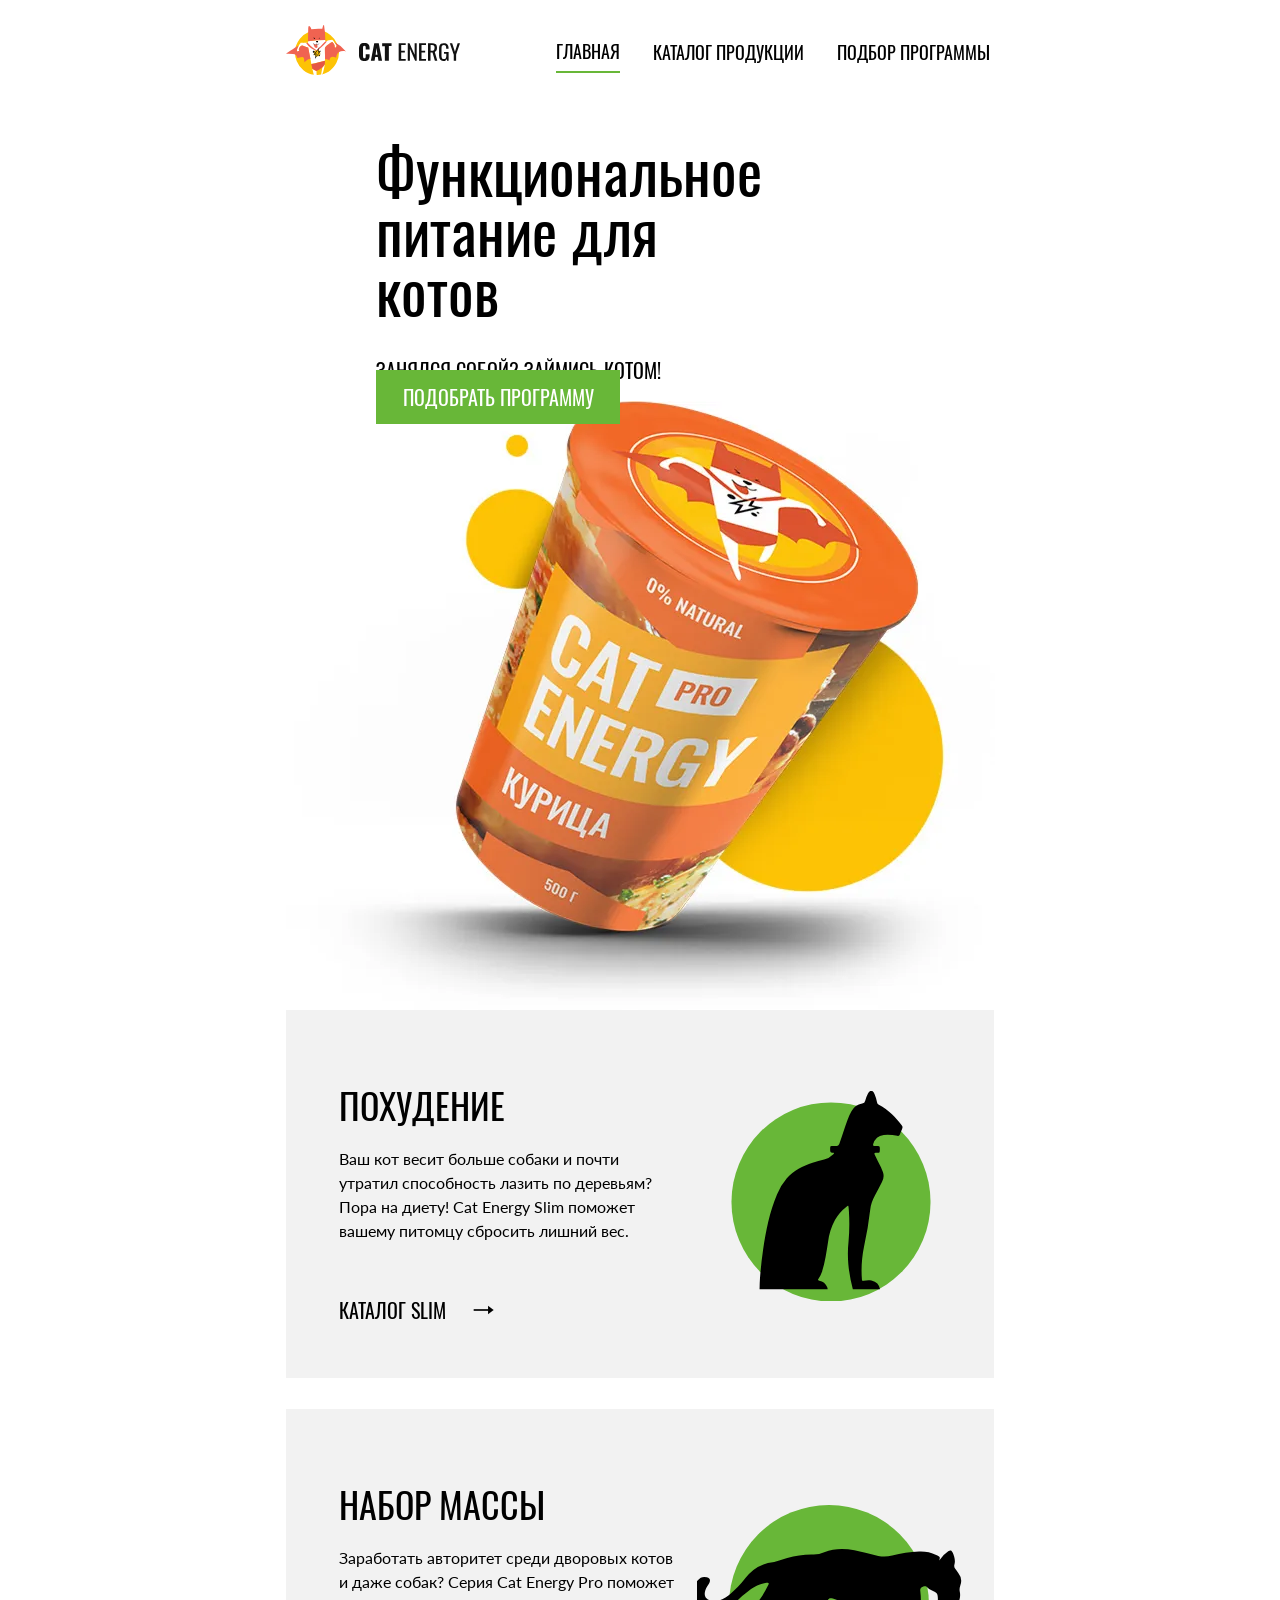
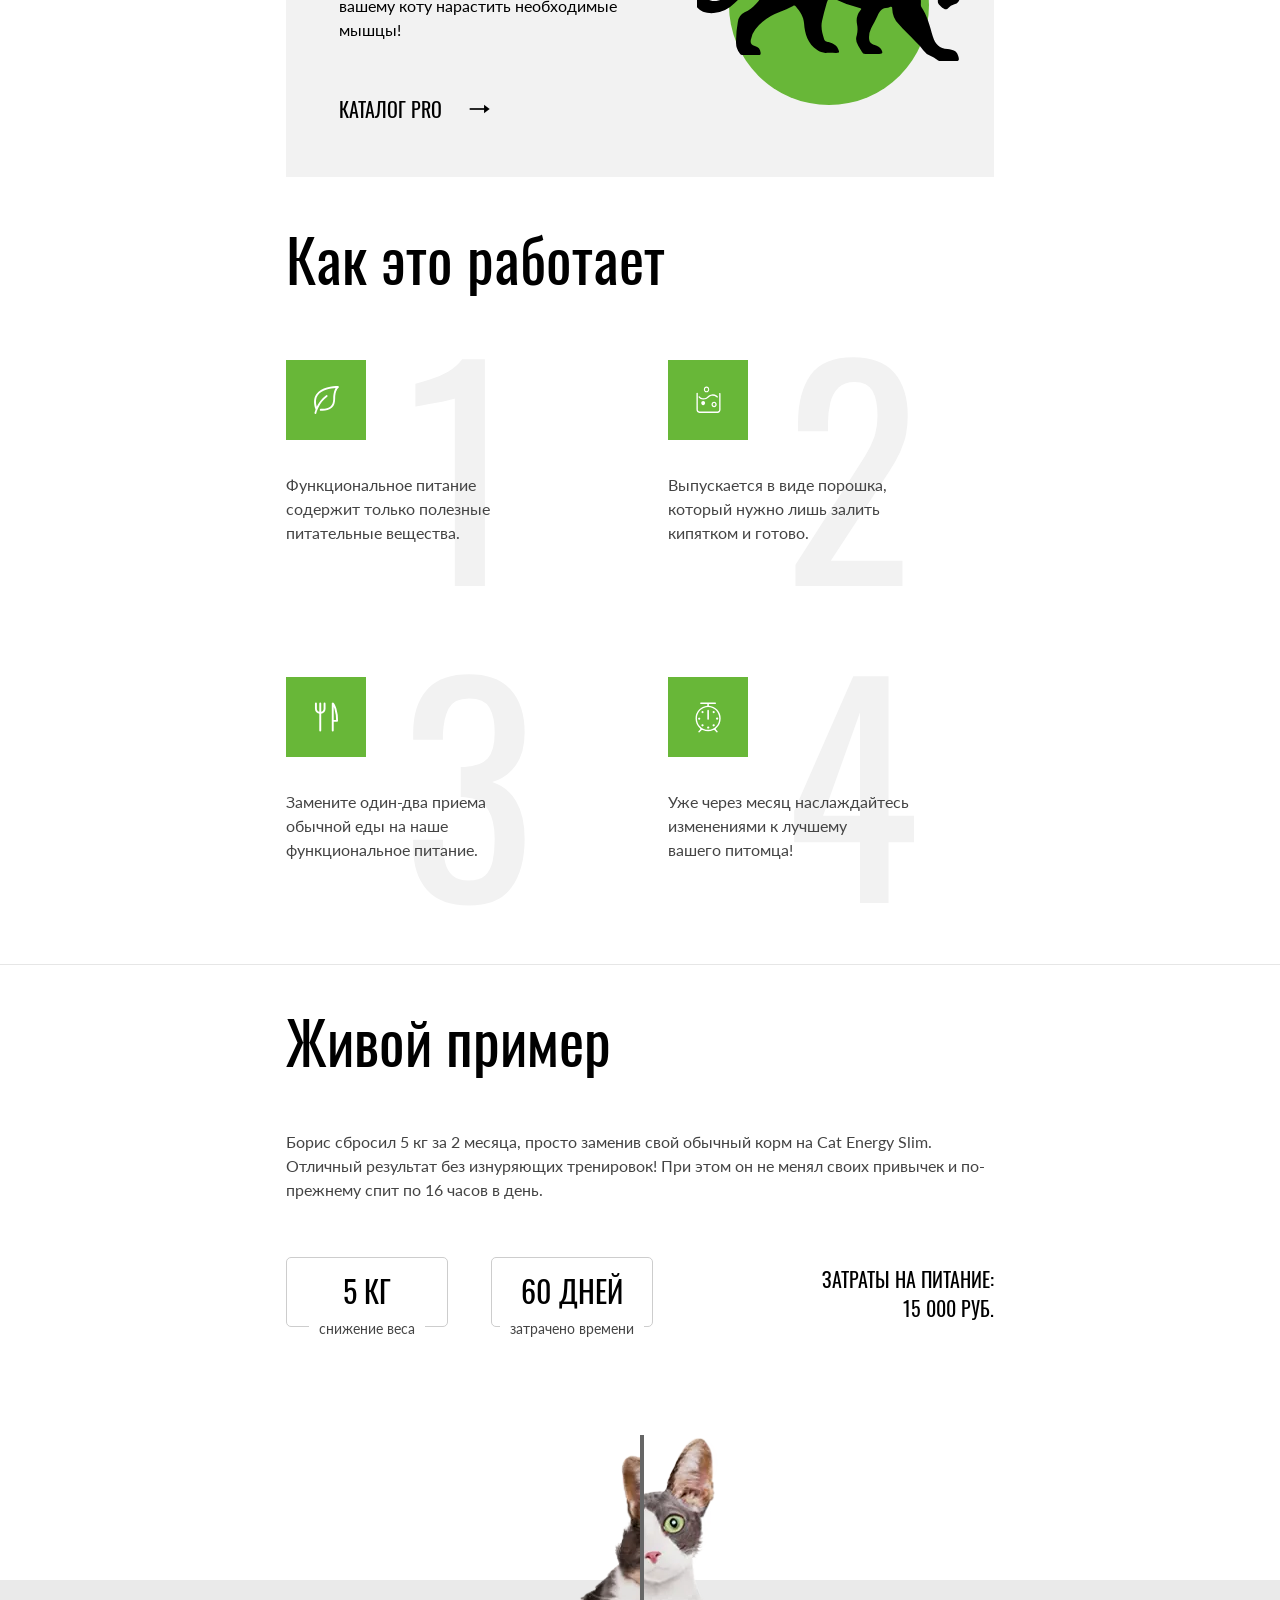
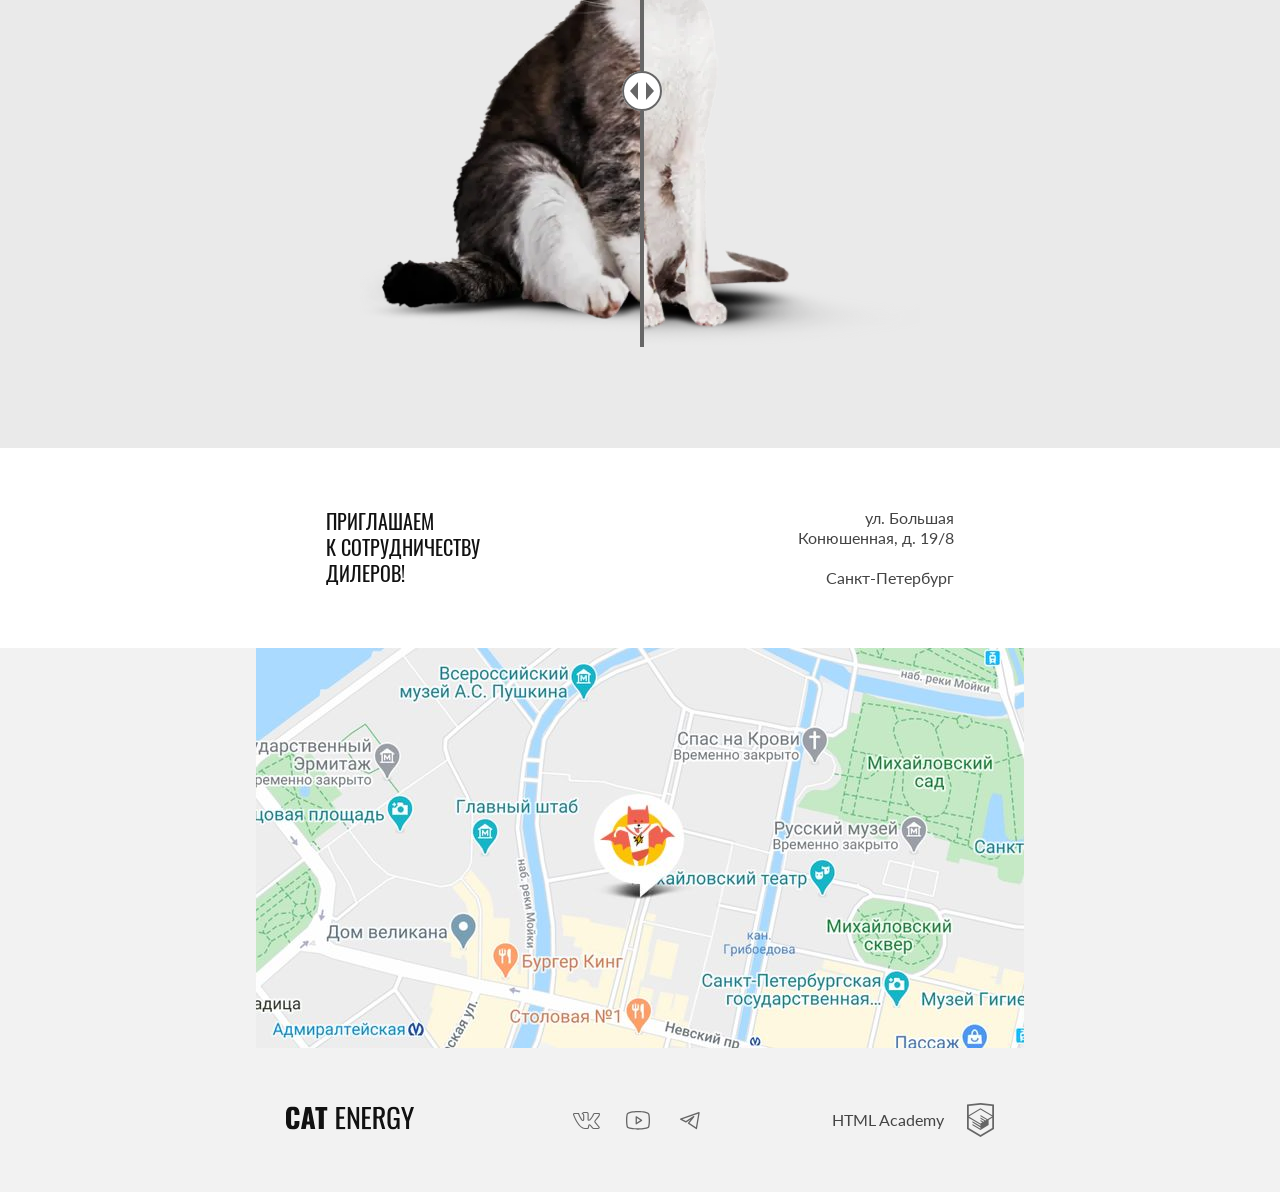
==== commit 6511e776: "Deploying to gh-pages from @ Sergeykanyugin/2157855-cat-energy-32@8ac5e402ee6578692fd016006c9e15a227" ====
--- a/index.html
+++ b/index.html
@@ -1 +1 @@
-<!DOCTYPE html><html class="page" lang="ru"><head><meta charset="UTF-8"><title>Главная - CAT ENERGY</title><meta name="viewport" content="width=device-width,initial-scale=1"><link rel="preload" href="fonts/lato/Lato-Regular.woff2" as="font" crossorigin="anonymous"><link rel="preload" href="fonts/oswald/Oswald-Regular.woff2" as="font" crossorigin="anonymous"><link rel="stylesheet" href="styles/styles.css"><link rel="icon" href="favicon.ico"><link rel="icon" href="favicons/icon.svg" type="image/svg+xml"><link rel="apple-touch-icon" href="favicons/apple.png"><link rel="manifest" href="manifest.webmanifest"><script src="scripts/index.js" defer="defer"></script></head><body class="page__body"><header class="header index-header"><div class="header__wrapper"><a class="header__logo" href="index.html"><picture><source width="70" height="59" type="image/svg+xml" media="(min-width: 1440px)" srcset="images/logo-desktop.svg"><source width="60" height="50" type="image/svg+xml" media="(min-width: 768px)" srcset="images/logo-tablet.svg"><img class="header__image" src="images/logo-mobile.svg" width="33" height="38" alt="Логотип Кэт энерджи"></picture></a><a class="header__logo-text" href="index.html"><picture><source width="118" height="21" type="image/svg+xml" media="(min-width: 1440px)" srcset="images/logo-text-desktop.svg"><img src="images/logo-text.svg" width="101" height="18" alt="Логотип с названием магазина Кэт энерджи"></picture></a></div><nav class="header__nav nav nav--closed"><button class="nav__toggle" type="button" aria-label="Открыть меню"></button><div class="nav__wrapper"><ul class="nav__list nav__list-index"><li class="nav__item nav__item--activity"><a class="nav__item-link" href="index.html">ГЛАВНАЯ</a></li><li class="nav__item"><a class="nav__item-link" href="catalog.html">КАТАЛОГ ПРОДУКЦИИ</a></li><li class="nav__item"><a class="nav__item-link" href="program.html">ПОДБОР ПРОГРАММЫ</a></li></ul></div></nav></header><main class="main-container"><h1 class="visually-hidden">Кэт энерджи - лучшее питание для котов</h1><section class="program"><h2 class="program__title">Функциональное питание для котов</h2><p class="program__slogan">ЗАНЯЛСЯ СОБОЙ? ЗАЙМИСЬ КОТОМ!</p><picture class="program__image"><source width="552" height="499" type="image/webp" media="(min-width: 1280px)" srcset="images/index-can-desktop@1x.webp, images/index-can-desktop@2x.webp 2x"><source width="709" height="609" type="image/webp" media="(min-width: 768px)" srcset="images/index-can-tablet@1x.webp, images/index-can-tablet@2x.webp 2x"><source width="280" height="270" type="image/webp" srcset="images/index-can-mobile@1x.webp, images/index-can-mobile@2x.webp 2x"><source width="552" height="499" type="image/png" media="(min-width: 1440px)" srcset="images/index-can-desktop@1x.png, images/index-can-desktop@2x.png 2x"><source width="709" height="609" type="image/png" media="(min-width: 768px)" srcset="images/index-can-tablet@1x.png, images/index-can-tablet@2x.png 2x"><img src="images/index-can-mobile@1x.png" srcset="images/index-can-mobile@2x.png 2x" width="280" height="270" alt="Упаковка Кэт энерджи"></picture><a class="program__button button" href="catalog.html">ПОДОБРАТЬ ПРОГРАММУ</a></section><section class="add-catalog"><h2 class="visually-hidden">Какой каталог выбрать</h2><ul class="add-catalog__list"><li class="add-catalog__item add-catalog__item--lose"><h2 class="add-catalog__title">ПОХУДЕНИЕ</h2><p class="add-catalog__description">Ваш кот весит больше собаки и почти утратил способность лазить по деревьям? Пора на диету! Cat Energy Slim поможет вашему питомцу сбросить лишний вес.</p><a class="add-catalog__link" href="catalog.html">КАТАЛОГ SLIM</a></li><li class="add-catalog__item add-catalog__item--gain"><h2 class="add-catalog__title">Набор массы</h2><p class="add-catalog__description">Заработать авторитет среди дворовых котов и даже собак? Серия Cat Energy Pro поможет вашему коту нарастить необходимые мышцы!</p><a class="add-catalog__link" href="catalog.html">КАТАЛОГ PRO</a></li></ul></section><section class="work"><h2 class="work__title">Как это работает</h2><ul class="work__list"><li class="work__item work__item--1 work__item--leaf"><p class="work__description">Функциональное питание содержит только полезные питательные вещества.</p></li><li class="work__item work__item--botle"><p class="work__description">Выпускается в виде порошка, который нужно лишь залить кипятком и готово.</p></li><li class="work__item work__item--eat"><p class="work__description">Замените один-два приема обычной еды на наше функциональное питание.</p></li><li class="work__item work__item--time"><p class="work__description">Уже через месяц наслаждайтесь изменениями к лучшему<br>вашего питомца!</p></li></ul></section><section class="stats"><h2 class="stats__title">Живой пример</h2><p class="stats__description">Борис сбросил 5 кг за 2 месяца, просто заменив свой обычный корм на Cat Energy Slim. Отличный результат без изнуряющих тренировок! При этом он не менял своих привычек и по-прежнему спит по 16 часов в день.</p><dl class="stats__list"><div class="stats__item"><dt class="stats__example">снижение веса</dt><dd class="stats__text">5 КГ</dd></div><div class="stats__item"><dt class="stats__example">затрачено времени</dt><dd class="stats__text">60 ДНЕЙ</dd></div><div class="stats__item-cost"><dt class="stats__cost-example">ЗАТРАТЫ НА ПИТАНИЕ:</dt><dd class="stats__cost-text">15 000 РУБ.</dd></div></dl><div class="stats__difference slider"><div class="slider__picture slider__picture--before"><picture><source width="560" height="512" type="image/webp" media="(min-width: 768px)" srcset="images/cat-before-tablet@1x.webp, images/cat-before-tablet@2x.webp 2x"><source width="280" height="256" type="image/webp" srcset="images/cat-before-mobile@1x.webp, images/cat-before-mobile@2x.webp 2x"><source width="560" height="512" type="image/png" media="(min-width: 768px)" srcset="images/cat-before-tablet@1x.png, images/cat-before-tablet@2x.png 2x"><img src="images/cat-before-mobile@1x.png" srcset="images/cat-before-mobile@2x.png 2x" width="280" height="256" alt="Картинка толстого кота слева"></picture></div><div class="slider__picture slider__picture--after"><picture><source width="560" height="512" type="image/webp" media="(min-width: 768px)" srcset="images/cat-after-tablet@1x.webp, images/cat-after-tablet@2x.webp 2x"><source width="280" height="256" type="image/webp" srcset="images/cat-after-mobile@1x.webp, images/cat-after-mobile@2x.webp 2x"><source width="560" height="512" type="image/png" media="(min-width: 768px)" srcset="images/cat-after-tablet@1x.png, images/cat-after-tablet@2x.png 2x"><img src="images/cat-after-mobile@1x.png" srcset="images/cat-after-mobile@2x.png 2x" width="280" height="256" alt="Картинка худого кота справа"></picture></div><button class="slider__button" type="button" aria-label="Кнопка слайдера"></button></div></section></main><footer class="footer footer-index"><div class="footer__address-wrapper"><div class="footer__address address"><b class="address__title">ПРИГЛАШАЕМ<br>К СОТРУДНИЧЕСТВУ ДИЛЕРОВ!</b><p class="address__text">ул. Большая Конюшенная, д. 19/8<span class="address__contacts">Санкт-Петербург</span></p></div></div><iframe class="footer__map" src="https://www.google.com/maps/embed?pb=!1m18!1m12!1m3!1d1998.6037861610246!2d30.3230474!3d59.9387165!2m3!1f0!2f0!3f0!3m2!1i1024!2i768!4f13.1!3m3!1m2!1s0x4696310fca145cc1%3A0x42b32648d8238007!2z0JHQvtC70YzRiNCw0Y8g0JrQvtC90Y7RiNC10L3QvdCw0Y8g0YPQuy4sIDE5LzgsINCh0LDQvdC60YIt0J_QtdGC0LXRgNCx0YPRgNCzLCDQoNC-0YHRgdC40Y8sIDE5MTE4Ng!5e0!3m2!1sru!2sil!4v1725900545055!5m2!1sru!2sil" style="border:0;" loading="lazy" referrerpolicy="no-referrer-when-downgrade" allowfullscreen title="Офис компании по адресу набережная реки Карповки, 5, литера П, Санкт-Петербург"></iframe><div class="footer__wrapper"><div class="footer__logo-wrapper"><div class="footer__logo logo-text"><a class="logo-text__link" href="index.html"><img src="images/logo-text.svg" width="128" height="24" alt="Название магазина Кэт энерджи"></a></div><div class="footer__social social"><ul class="social__list"><li class="social__item"><a class="social__link social__link--vkontakte" href="https://vk.com/htmlacademy"><span class="visually-hidden">Мы в вконтакте</span></a></li><li class="social__item"><a class="social__link social__link--youtube" href="https://www.youtube.com/user/htmlacademyru"><span class="visually-hidden">Мы на ютубе</span></a></li><li class="social__item"><a class="social__link social__link--telegram" href="https://t.me/htmlacademy"><span class="visually-hidden">Мы в телеграме</span></a></li></ul></div><div class="footer__link"><a class="footer__copyright" href="https://htmlacademy.ru/intensive/adaptive">HTML Academy</a></div></div></div></footer></body></html>+<!DOCTYPE html><html class="page" lang="ru"><head><meta charset="UTF-8"><title>Главная - CAT ENERGY</title><meta name="viewport" content="width=device-width,initial-scale=1"><link rel="preload" href="fonts/lato/Lato-Regular.woff2" as="font" crossorigin="anonymous"><link rel="preload" href="fonts/oswald/Oswald-Regular.woff2" as="font" crossorigin="anonymous"><link rel="stylesheet" href="styles/styles.css"><link rel="icon" href="favicon.ico"><link rel="icon" href="favicons/icon.svg" type="image/svg+xml"><link rel="apple-touch-icon" href="favicons/apple.png"><link rel="manifest" href="manifest.webmanifest"><script src="scripts/index.js" defer="defer"></script></head><body class="page__body"><header class="header index-header"><div class="header__wrapper"><a class="header__logo" href="index.html"><picture><source width="70" height="59" type="image/svg+xml" media="(min-width: 1440px)" srcset="images/logo-desktop.svg"><source width="60" height="50" type="image/svg+xml" media="(min-width: 768px)" srcset="images/logo-tablet.svg"><img class="header__image" src="images/logo-mobile.svg" width="33" height="38" alt="Логотип Кэт энерджи"></picture></a><a class="header__logo-text" href="index.html"><picture><source width="118" height="21" type="image/svg+xml" media="(min-width: 1440px)" srcset="images/logo-text-desktop.svg"><img src="images/logo-text.svg" width="101" height="18" alt="Логотип с названием магазина Кэт энерджи"></picture></a></div><nav class="header__nav nav nav--closed"><button class="nav__toggle" type="button" aria-label="Открыть меню"></button><div class="nav__wrapper"><ul class="nav__list nav__list-index"><li class="nav__item nav__item--activity"><a class="nav__item-link" href="index.html">ГЛАВНАЯ</a></li><li class="nav__item"><a class="nav__item-link" href="catalog.html">КАТАЛОГ ПРОДУКЦИИ</a></li><li class="nav__item"><a class="nav__item-link" href="program.html">ПОДБОР ПРОГРАММЫ</a></li></ul></div></nav></header><main class="main-container"><h1 class="visually-hidden">Кэт энерджи - лучшее питание для котов</h1><section class="program"><h2 class="program__title">Функциональное питание для котов</h2><p class="program__slogan">ЗАНЯЛСЯ СОБОЙ? ЗАЙМИСЬ КОТОМ!</p><picture class="program__image"><source width="552" height="499" type="image/webp" media="(min-width: 1440px)" srcset="images/index-can-desktop@1x.webp, images/index-can-desktop@2x.webp 2x"><source width="709" height="609" type="image/webp" media="(min-width: 768px)" srcset="images/index-can-tablet@1x.webp, images/index-can-tablet@2x.webp 2x"><source width="280" height="270" type="image/webp" srcset="images/index-can-mobile@1x.webp, images/index-can-mobile@2x.webp 2x"><source width="552" height="499" type="image/png" media="(min-width: 1440px)" srcset="images/index-can-desktop@1x.png, images/index-can-desktop@2x.png 2x"><source width="709" height="609" type="image/png" media="(min-width: 768px)" srcset="images/index-can-tablet@1x.png, images/index-can-tablet@2x.png 2x"><img src="images/index-can-mobile@1x.png" srcset="images/index-can-mobile@2x.png 2x" width="280" height="270" alt="Упаковка Кэт энерджи"></picture><a class="program__button button" href="catalog.html">ПОДОБРАТЬ ПРОГРАММУ</a></section><section class="add-catalog"><h2 class="visually-hidden">Какой каталог выбрать</h2><ul class="add-catalog__list"><li class="add-catalog__item add-catalog__item--lose"><h2 class="add-catalog__title">ПОХУДЕНИЕ</h2><p class="add-catalog__description">Ваш кот весит больше собаки и почти утратил способность лазить по деревьям? Пора на диету! Cat Energy Slim поможет вашему питомцу сбросить лишний вес.</p><a class="add-catalog__link" href="catalog.html">КАТАЛОГ SLIM</a></li><li class="add-catalog__item add-catalog__item--gain"><h2 class="add-catalog__title">Набор массы</h2><p class="add-catalog__description">Заработать авторитет среди дворовых котов и даже собак? Серия Cat Energy Pro поможет вашему коту нарастить необходимые мышцы!</p><a class="add-catalog__link" href="catalog.html">КАТАЛОГ PRO</a></li></ul></section><section class="work"><h2 class="work__title">Как это работает</h2><ul class="work__list"><li class="work__item work__item--1 work__item--leaf"><p class="work__description">Функциональное питание содержит только полезные питательные вещества.</p></li><li class="work__item work__item--botle"><p class="work__description">Выпускается в виде порошка, который нужно лишь залить кипятком и готово.</p></li><li class="work__item work__item--eat"><p class="work__description">Замените один-два приема обычной еды на наше функциональное питание.</p></li><li class="work__item work__item--time"><p class="work__description">Уже через месяц наслаждайтесь изменениями к лучшему<br>вашего питомца!</p></li></ul></section><section class="stats"><h2 class="stats__title">Живой пример</h2><p class="stats__description">Борис сбросил 5 кг за 2 месяца, просто заменив свой обычный корм на Cat Energy Slim. Отличный результат без изнуряющих тренировок! При этом он не менял своих привычек и по-прежнему спит по 16 часов в день.</p><dl class="stats__list"><div class="stats__item"><dt class="stats__example">снижение веса</dt><dd class="stats__text">5 КГ</dd></div><div class="stats__item"><dt class="stats__example">затрачено времени</dt><dd class="stats__text">60 ДНЕЙ</dd></div><div class="stats__item-cost"><dt class="stats__cost-example">ЗАТРАТЫ НА ПИТАНИЕ:</dt><dd class="stats__cost-text">15 000 РУБ.</dd></div></dl><div class="stats__difference slider"><div class="slider__picture slider__picture--before"><picture><source width="560" height="512" type="image/webp" media="(min-width: 768px)" srcset="images/cat-before-tablet@1x.webp, images/cat-before-tablet@2x.webp 2x"><source width="280" height="256" type="image/webp" srcset="images/cat-before-mobile@1x.webp, images/cat-before-mobile@2x.webp 2x"><source width="560" height="512" type="image/png" media="(min-width: 768px)" srcset="images/cat-before-tablet@1x.png, images/cat-before-tablet@2x.png 2x"><img src="images/cat-before-mobile@1x.png" srcset="images/cat-before-mobile@2x.png 2x" width="280" height="256" alt="Картинка толстого кота слева"></picture></div><div class="slider__picture slider__picture--after"><picture><source width="560" height="512" type="image/webp" media="(min-width: 768px)" srcset="images/cat-after-tablet@1x.webp, images/cat-after-tablet@2x.webp 2x"><source width="280" height="256" type="image/webp" srcset="images/cat-after-mobile@1x.webp, images/cat-after-mobile@2x.webp 2x"><source width="560" height="512" type="image/png" media="(min-width: 768px)" srcset="images/cat-after-tablet@1x.png, images/cat-after-tablet@2x.png 2x"><img src="images/cat-after-mobile@1x.png" srcset="images/cat-after-mobile@2x.png 2x" width="280" height="256" alt="Картинка худого кота справа"></picture></div><button class="slider__button" type="button" aria-label="Кнопка слайдера"></button></div></section></main><footer class="footer footer-index"><div class="footer__address-wrapper"><div class="footer__address address"><b class="address__title">ПРИГЛАШАЕМ<br>К СОТРУДНИЧЕСТВУ ДИЛЕРОВ!</b><p class="address__text">ул. Большая Конюшенная, д. 19/8<span class="address__contacts">Санкт-Петербург</span></p></div></div><iframe class="footer__map" src="https://www.google.com/maps/embed?pb=!1m18!1m12!1m3!1d1998.6037861610246!2d30.3230474!3d59.9387165!2m3!1f0!2f0!3f0!3m2!1i1024!2i768!4f13.1!3m3!1m2!1s0x4696310fca145cc1%3A0x42b32648d8238007!2z0JHQvtC70YzRiNCw0Y8g0JrQvtC90Y7RiNC10L3QvdCw0Y8g0YPQuy4sIDE5LzgsINCh0LDQvdC60YIt0J_QtdGC0LXRgNCx0YPRgNCzLCDQoNC-0YHRgdC40Y8sIDE5MTE4Ng!5e0!3m2!1sru!2sil!4v1725900545055!5m2!1sru!2sil" style="border:0;" loading="lazy" referrerpolicy="no-referrer-when-downgrade" allowfullscreen title="Офис компании по адресу набережная реки Карповки, 5, литера П, Санкт-Петербург"></iframe><div class="footer__wrapper"><div class="footer__logo-wrapper"><div class="footer__logo logo-text"><a class="logo-text__link" href="index.html"><img src="images/logo-text.svg" width="128" height="24" alt="Название магазина Кэт энерджи"></a></div><div class="footer__social social"><ul class="social__list"><li class="social__item"><a class="social__link social__link--vkontakte" href="https://vk.com/htmlacademy"><span class="visually-hidden">Мы в вконтакте</span></a></li><li class="social__item"><a class="social__link social__link--youtube" href="https://www.youtube.com/user/htmlacademyru"><span class="visually-hidden">Мы на ютубе</span></a></li><li class="social__item"><a class="social__link social__link--telegram" href="https://t.me/htmlacademy"><span class="visually-hidden">Мы в телеграме</span></a></li></ul></div><div class="footer__link"><a class="footer__copyright" href="https://htmlacademy.ru/intensive/adaptive">HTML Academy</a></div></div></div></footer></body></html>
--- a/styles/styles.css
+++ b/styles/styles.css
@@ -1 +1 @@
-body{color:#444;margin:0;padding:0;font-family:Lato,sans-serif;font-size:14px;line-height:18px}a{text-decoration:none}@font-face{font-family:Lato;font-weight:400;font-style:normal;src:url(../fonts/lato/Lato-Regular.woff2)format("woff2");font-display:swap}@font-face{font-family:Oswald;font-weight:400;font-style:normal;src:url(../fonts/oswald/oswaldregular.woff2)format("woff2");font-display:swap}.visually-hidden{white-space:nowrap;-webkit-clip-path:inset(100%);clip-path:inset(100%);clip:rect(0 0 0 0);border:0;width:1px;height:1px;margin:-1px;padding:0;position:absolute;overflow:hidden}.button{text-align:center;color:#fff;cursor:pointer;background-color:#68b738;border:none;font-family:Oswald,sans-serif;font-size:16px;font-weight:400;line-height:20px;text-decoration:none;display:block}.button:hover,.button:focus-visible{color:#fff;background-color:#5eaa2f}.button:active{color:#ebebeb;background-color:#5eaa2f}.header{background-color:#fff;width:320px;margin:auto;position:relative}@media (width>=768px){.header{flex-direction:row;justify-content:space-between;align-items:center;width:708px;min-height:50px;margin:0 auto;padding:0;display:flex}}@media (width>=1440px){.header{background-color:#0000;width:1220px}}.header__wrapper{align-items:center;margin:13px 0 15px;padding:0;display:flex}@media (width>=768px){.header__wrapper{margin:25px 0 0}}@media (width>=1440px){.header__wrapper{margin:55px 0 0}.header__wrapper:before{content:"";z-index:-1;background-color:#68b738;background-image:url(../images/index-background-desktop@2x.jpg);background-position:top;background-repeat:no-repeat;background-size:contain;width:720px;height:694px;margin:0 -110px;position:absolute;top:0;left:720px}}.header__logo{width:33px;height:38px;margin:0 56px 0 20px}@media (width>=768px){.header__logo{width:60px;height:50px;margin:0}}@media (width>=1440px){.header__logo{width:70px;height:59px;margin:0 14px 0 0}}.header__image:hover{opacity:.8}.header__image:active{opacity:.6}.header__logo-text{width:101px;height:18px;margin:3px 0 0}@media (width>=768px){.header__logo-text{margin-left:13px;margin-right:auto}}@media (width>=1440px){.header__logo-text{width:118px;height:21px;margin:0}}.header__logo-text:hover{opacity:.8}.header__logo-text:active{opacity:.6}@media (width>=1440px){.header-catalog .header__wrapper:before{display:none}}.nav{color:#000;margin:0;padding:0;font-family:Oswald,sans-serif;font-size:20px;line-height:20px}.nav--closed .nav__toggle{z-index:2;background-color:#fff;background-image:url(../icons/stack.svg#logo-menu);background-repeat:no-repeat;background-size:contain;border:none;width:24px;height:24px;display:block;position:absolute;top:8px;right:20px}.nav--closed .nav__toggle:hover{opacity:.8}.nav--closed .nav__toggle:active{opacity:.6}@media (width>=768px){.nav--closed .nav__toggle{display:none}}.nav--opened .nav__toggle{z-index:2;background-color:#fff;background-image:url(../icons/stack.svg#logo_mobile_closed);background-repeat:no-repeat;background-size:contain;border:none;width:18px;height:18px;display:block;position:absolute;top:10px;right:20px}.nav--opened .nav__toggle:hover{opacity:.8}.nav--opened .nav__toggle:active{opacity:.6}@media (width>=768px){.nav--opened .nav__toggle{display:none}}.nav__wrapper{flex-wrap:wrap;margin:0;padding:0;list-style:none;display:block}.nav--opened .nav__list,.nav__list{flex-direction:column;align-items:center;margin:0;padding:0;list-style:none;display:flex}@media (width>=768px){.nav__list{flex-flow:wrap;gap:10px 33px;margin:37px 4px 0 94px;display:flex}}@media (width>=1440px){.nav__list{margin:72px 0 0 542px}}.nav--opened .nav__item{text-align:center;border-top:1px solid #e6e6e6;width:320px;padding:22px 0 24px;list-style:none}@media (width>=768px){.nav__item{padding-bottom:8px}}.nav__item:hover{opacity:.6}.nav__item:active{opacity:.3}@media (width>=768px){.nav__list-index .nav__item--activity{border-bottom:2px solid #68b738}}@media (width>=1440px){.nav__list-index .nav__item--activity{border-bottom:2px solid #fff}}@media (width>=768px){.nav__list-catalog .nav__item--activity{border-bottom:2px solid #68b738}}.nav--opened .nav__item-link{color:#000}.nav__item-link{color:#000;transition:opacity .3s ease-in-out}@media (width>=768px){.nav__item-link{align-items:start;font-size:18px;line-height:24px}}@media (width>=1440px){.nav__item-link{color:#fff;font-size:20px;line-height:20px}}@media (width<=767px){.nav--closed .nav__list{display:none}}@media (width>=1440px){.nav__item-catalog .nav__item-link{color:#000}}.site-list__item{color:#000;font-family:Oswald,sans-serif;font-size:20px;line-height:20px}.program{position:relative}@media (width<=767px){.program{margin:auto;padding:0}}@media (width>=768px){.program{width:768px;margin:auto}}@media (width>=1440px){.program{width:1440px;min-height:580px;margin:auto;padding:0}}.program:before{content:"";z-index:-2;background-color:#68b738;background-image:url(../images/index-background-mobile@2x.jpg);background-position:top;background-repeat:no-repeat;background-size:contain;width:100%;height:302px;position:absolute}@media (width>=768px){.program:before{display:none}}.program__title{text-align:center;color:#fff;width:250px;margin:auto;padding-top:27px;font-family:Oswald,sans-serif;font-size:36px;font-weight:400;line-height:36px}@media (width>=768px){.program__title{color:#000;text-align:start;width:416px;margin-top:65px;margin-left:120px;padding-top:0;font-size:60px;line-height:60px}}@media (width>=1440px){.program__title{width:416px;margin:0;padding:110px 0 0 190px}}.program__slogan{text-align:center;color:#fff;width:200px;margin:25px auto 0;font-family:Oswald,sans-serif;font-size:14px;font-weight:400;line-height:14px}@media (width>=768px){.program__slogan{color:#000;text-align:start;width:285px;margin:40px 0 0 120px;font-size:20px;line-height:20px}}@media (width>=1440px){.program__slogan{margin-left:190px}}.program__image{width:320px;margin:29px auto 0;padding-left:20px;display:block}@media (width>=768px) and (width<=1439px){.program__image{width:768px;height:609px;margin:21px auto 0;padding-left:30px}}@media (width>=1440px){.program__image{z-index:-1;margin:0;position:absolute;top:29px;left:540px}}.program__button{color:#fff;width:280px;margin:auto;padding:10px 0}@media (width>=768px){.program__button{width:244px;padding:14px 0;font-size:20px;line-height:26px;position:absolute;top:230px;left:120px}}@media (width>=1440px){.program__button{margin-top:52px;margin-left:190px;position:static}}.add-catalog__list{flex-flow:column wrap;justify-content:center;gap:20px;width:280px;margin:auto;padding:19px 0;list-style:none;display:flex}@media (width>=768px){.add-catalog__list{gap:31px;width:708px;margin:auto;padding:0}}@media (width>=1440px){.add-catalog__list{flex-direction:row;gap:80px;width:1220px;margin:auto;padding:82px 0 0}}.add-catalog__item{background-color:#f2f2f2;grid-template-columns:70px 1fr;gap:23px 0;padding:23px 20px;display:grid}@media (width>=768px){.add-catalog__item{grid-template-rows:repeat(3,auto);grid-template-columns:1fr 240px;gap:24px 10px;padding:77px 63px 53px 53px}}@media (width>=1440px){.add-catalog__item{grid-template-columns:152px 1fr;gap:10px;max-width:466px;padding:47px 52px 55px}}.add-catalog__item:before{content:"";background-color:#f2f2f2;background-position:50%;background-repeat:no-repeat;background-size:contain;width:67px;height:50px}@media (width>=768px) and (width<=1439px){.add-catalog__item:before{grid-area:1/2/-1/3;justify-self:end}}.add-catalog__item--lose:before{background-image:url(../icons/stack.svg#cat-back);background-position:0;background-repeat:no-repeat;background-size:50px 53px}@media (width>=768px){.add-catalog__item--lose:before{background-size:200px 211px;width:200px;height:210px;margin-top:4px}}@media (width>=1440px){.add-catalog__item--lose:before{background-size:100px 106px;width:100px;height:106px;margin-top:-6px}}.add-catalog__item--gain:before{background-image:url(../icons/stack.svg#tiger-back);background-repeat:no-repeat;background-size:67px 50px;margin-left:-7px}@media (width>=768px){.add-catalog__item--gain:before{background-size:268px 200px;align-self:center;width:268px;height:200px;margin-left:0;margin-right:-34px}}@media (width>=1440px){.add-catalog__item--gain:before{background-size:134px 100px;width:134px;height:100px;margin-left:-15px;margin-right:0}}.add-catalog__title{color:#000;text-transform:uppercase;align-self:center;margin:0;font-family:Oswald,sans-serif;font-size:24px;font-weight:400;line-height:37px}@media (width>=768px){.add-catalog__title{font-size:36px;line-height:36px}}.add-catalog__description{color:#444;text-align:left;grid-column:1/-1;margin:0;font-size:14px;line-height:18px}@media (width>=768px){.add-catalog__description{color:#000;font-size:16px;line-height:24px}}@media (width>=1440px){.add-catalog__description{padding-top:30px}}@media (width>=768px) and (width<=1439px){.add-catalog__description{grid-area:unset}}.add-catalog__link{color:#000;grid-column:1/-1;align-items:center;gap:15px;padding-top:19px;font-family:Oswald,sans-serif;font-size:16px;line-height:16px;text-decoration:none;display:flex}@media (width>=768px){.add-catalog__link{color:#000;border:none;gap:25px;padding-top:28px;font-size:20px;line-height:1.5em}}@media (width>=768px) and (width<=1439px){.add-catalog__link{grid-area:unset;justify-self:start}}@media (width>=1440px){.add-catalog__link{padding-top:15px}}.add-catalog__link:hover{opacity:.7}.add-catalog__link:active{opacity:.3}.add-catalog__link:after{content:"";background-color:#f2f2f2;background-image:url(../icons/stack.svg#arrow);background-position:50%;background-repeat:no-repeat;background-size:contain;width:32px;height:10px;display:block}.work{flex-direction:column;justify-content:center;margin:0;padding:0 0 49px;display:flex}@media (width>=768px){.work{width:708px;margin:auto;padding:51px 0 47px}}@media (width>=1440px){.work{justify-content:start;width:1220px;padding:75px 0 0}}.work__title{color:#000;width:280px;margin:auto;padding:0;font-family:Oswald,sans-serif;font-size:36px;font-weight:400;line-height:40px}@media (width>=768px){.work__title{width:708px;margin:auto;font-size:60px;line-height:60px}}@media (width>=1440px){.work__title{width:1220px;margin:auto}}.work__list{flex-direction:column;gap:20px;margin:40px auto 0;padding:0;list-style:none;display:flex}@media (width>=768px){.work__list{counter-reset:work;flex-flow:wrap;justify-content:space-between;gap:37px;margin:32px auto 0;padding-right:76px}}@media (width>=1440px){.work__list{flex-flow:wrap;justify-content:space-between;margin:32px -4px 0 0;padding:0}}.work__item{flex-direction:row;justify-content:space-between;gap:20px;min-height:60px;display:flex;position:relative}@media (width>=768px){.work__item{counter-increment:work;flex-direction:column;justify-content:start;gap:31px;width:250px;min-height:280px}.work__item--1{width:227px}}@media (width>=1440px){.work__item--1{margin-right:20px}}.work__item:before{content:"";background-color:#68b738;background-position:50%;background-size:contain;width:60px;height:60px;display:block}@media (width>=768px){.work__item:before{width:80px;height:80px;margin-top:40px}.work__item:after{content:counter(work);z-index:-1;text-align:right;color:#f2f2f2;width:136px;height:280px;font-family:Oswald,Arial,sans-serif;font-size:280px;line-height:280px;position:absolute;top:0;right:0}}.work__item--leaf:before{background-image:url(../icons/stack.svg#icon-leaf);background-repeat:no-repeat;background-size:30px 32px}.work__item--botle:before{background-image:url(../icons/stack.svg#icon-botle);background-repeat:no-repeat;background-size:25px 28px}.work__item--eat:before{background-image:url(../icons/stack.svg#icon-eat);background-repeat:no-repeat;background-size:25px 30px}.work__item--time:before{background-image:url(../icons/stack.svg#icon-time);background-repeat:no-repeat;background-size:26px 31px}.work__description{width:200px;margin:2px 0 0}@media (width>=768px){.work__description{width:245px;font-size:16px;line-height:24px}}@media (width<=767px){.work__description br{display:none}}.stats{background-color:#eaeaea;grid-template-columns:1fr 280px 1fr;padding:25px 0 40px;display:grid}@media (width>=768px){.stats{background:linear-gradient(#fff 615px,#eaeaea 615px);border-top:1px solid #e6e6e6;grid-template-columns:1fr 708px 1fr;padding:45px 0 101px}}@media (width>=1440px){.stats{background:linear-gradient(#fff 205px,#f2f2f2 205px);border-top:none;grid-template-rows:repeat(3,auto);grid-template-columns:1fr 433px 787px 1fr;padding-top:69px;padding-bottom:50px}}.stats__title{color:#000;grid-area:1/2/2/3;margin:0;padding-bottom:40px;font-family:Oswald,sans-serif;font-size:36px;font-weight:400;line-height:40px}@media (width>=768px){.stats__title{padding-bottom:60px;font-size:60px;line-height:60px}}@media (width>=1440px){.stats__title{margin:0;padding-top:0;padding-bottom:76px}}.stats__description{grid-column:2/3;margin:0;padding-bottom:20px;font-size:14px;line-height:18px}@media (width>=768px){.stats__description{padding-bottom:55px;font-size:16px;line-height:24px}}@media (width>=1440px){.stats__description{padding-top:70px;padding-bottom:70px}}.stats__list{flex-wrap:wrap;grid-column:2/3;justify-content:center;gap:19px 32px;margin:0;padding-bottom:19px;display:flex}@media (width>=768px){.stats__list{justify-content:start;gap:43px;padding-bottom:100px}}@media (width>=1440px){.stats__list{gap:54px 43px;padding-bottom:25px}}.stats__item{flex-direction:column;flex-basis:124px;display:flex}@media (width>=768px){.stats__item{flex-basis:162px}}.stats__example{text-align:center;color:#444;text-transform:lowercase;background-color:#eaeaea;order:2;align-self:center;margin:-9px 19px 0;padding:0 10px;font-size:12px;line-height:12px;display:block}@media (width>=768px){.stats__example{background-color:#fff;margin:-4px 8px 0;font-size:14px}}@media (width>=1440px){.stats__example{background-color:#f2f2f2}}.stats__text{text-align:center;text-transform:uppercase;color:#000;border:1px solid #cdcdcd;border-radius:5px;margin:0;padding:14px 14px 16px;font-family:Oswald,sans-serif;font-size:24px;line-height:24px}@media (width>=768px){.stats__text{padding:14px 14px 17px;font-size:30px;line-height:37px}}.stats__item-cost{text-transform:uppercase;color:#000;flex-wrap:wrap;justify-content:center;gap:4px;width:100%;font-family:Oswald,sans-serif;font-size:14px;font-weight:400;line-height:20px;display:flex}@media (width>=768px) and (width<=1439px){.stats__item-cost{text-align:right;flex-direction:column;flex-basis:290px;gap:9px;width:auto;margin-bottom:5px;margin-left:auto;font-size:20px}}@media (width>=1440px){.stats__item-cost{gap:64px;width:auto;font-size:20px}}.stats__cost-text{margin:0}@media (width>=1440px){.stats__cost-example{margin-left:0}}.stats__difference{grid-column:2/3;justify-self:center}@media (width>=1440px){.stats__difference{grid-area:1/3/-1/4;justify-self:right}}.slider{position:relative}.slider__picture--before{z-index:1;background-color:#eaeaea;width:50%;height:100%;position:absolute;inset:0;overflow:hidden}@media (width>=768px){.slider__picture--before{background:linear-gradient(#fff 145px,#eaeaea 145px)}}@media (width>=1440px){.slider__picture--before{background:linear-gradient(#fff 136px,#f2f2f2 136px)}}.slider__picture--after{background-color:#eaeaea;height:256px;position:relative}@media (width>=768px){.slider__picture--after{background:linear-gradient(#fff 145px,#eaeaea 145px);height:512px}}@media (width>=1440px){.slider__picture--after{background:linear-gradient(#fff 136px,#f2f2f2 136px)}}.slider__picture img{max-width:none}.slider__button{z-index:2;cursor:pointer;background-color:#666;border:none;width:4px;height:100%;padding:0;text-decoration:none;transition:background-color .3s ease-in-out;position:absolute;top:0;left:50%}@media (width>=1440px){.slider__button{height:512px}}.slider__button:hover,.slider__button:focus-visible{background-color:#68b738}.slider__button:active{background-color:#5eaa2f}.slider__button:before{content:"";cursor:pointer;background-color:#fff;border-radius:100vh;width:40px;height:40px;margin:auto 0;position:absolute;top:0;bottom:0;left:-18px}.slider__button:after{content:"";cursor:pointer;background-color:#666;width:40px;height:40px;margin:auto 0;transition:background-color .3s ease-in-out;position:absolute;top:0;bottom:0;left:-18px;-webkit-mask-image:url(../icons/stack.svg#slider);mask-image:url(../icons/stack.svg#slider);-webkit-mask-position:50%;mask-position:50%;-webkit-mask-repeat:no-repeat;mask-repeat:no-repeat}.slider__button:hover:after,.slider__button:focus-visible:after{background-color:#68b738}.slider__button:active:after{background-color:#5eaa2f}.footer{flex-direction:column;margin:auto;padding:0;display:flex;position:relative}.footer-catalog{background-color:#f2f2f2}@media (width>=1440px){.footer__address-wrapper{width:1440px;margin:auto;position:relative}}.footer__address{width:280px;margin:auto;padding:26px 20px;display:flex}@media (width>=768px){.footer__address{justify-content:space-between;width:628px;margin:auto;padding:60px 70px}}@media (width>=1440px){.footer__address{width:407px;margin-top:95px;margin-left:110px;padding:60px 78px;position:absolute}}@media (width<=1439px){.footer-catalog .footer__address{background-color:#f2f2f2}}.address__text{width:140px;margin:auto}@media (width>=768px){.address__text{text-align:right}}@media (width>=1440px){.address__text{text-align:left}}.address__title{text-align:left;width:140px}.footer__map{background-color:#f2f2f2;background-image:url(../images/location-mobile@1x.jpg);background-position:top;background-repeat:no-repeat;background-size:contain;width:320px;min-width:100%;height:362px;margin:auto}@media (resolution>=2dppx){.footer__map{background-image:url(../images/location-mobile@2x.jpg)}}@media (width>=768px){.footer__map{background-image:url(../images/location-tablet@1x.jpg);width:768px;min-height:400px;margin:auto}}@media (width>=768px) and (resolution>=2dppx){.footer__map{background-image:url(../images/location-tablet@2x.jpg)}}@media (width>=1440px){.footer__map{background-image:url(../images/location-desktop@1x.jpg);width:1440px;margin:auto}}@media (width>=1440px) and (resolution>=2dppx){.footer__map{background-image:url(../images/location-desktop@2x.jpg)}}.footer iframe{border:none;display:block}.footer__wrapper{background-color:#f2f2f2}.footer__logo-wrapper{background-color:#f2f2f2;margin:0}@media (width>=768px){.footer__logo-wrapper{justify-content:space-between;align-items:center;width:708px;margin:55px auto;display:flex}}@media (width>=1440px){.footer__logo-wrapper{width:1220px;margin:68px auto}}@media (width<=767px){.footer__logo{text-align:center;background-color:#f2f2f2;border-bottom:1px solid #d9d9d9;width:280px;margin:auto;padding:40px 0 16px}}@media (width>=768px){.footer__logo{border-bottom:none;margin-right:35px}}.footer__logo:hover,.footer__logo:focus-visible{opacity:.7}.footer__logo:active{opacity:.3}@media (width<=767px){.footer__social{background-color:#f2f2f2;width:280px;margin:auto;padding:0 20px}}@media (width>=1440px){.footer__social{padding:0}}.social__list{border-bottom:1px solid #d9d9d9;justify-content:space-between;margin:0;padding:20px 74px;display:flex}@media (width>=768px){.social__list{border-bottom:none;width:132px;padding:0}}@media (width<=767px){.footer__link{width:280px;margin:auto;padding:19px 20px 40px}}@media (width>=768px){.footer__link{margin-right:0;padding:0}}@media (width>=1440px){.footer__link{margin-right:0}}.footer__link:hover,.footer__link:focus-visible{opacity:.7}.footer__link:active{opacity:.3}.footer__copyright{color:#444;justify-content:space-between;align-items:center;font-size:16px;line-height:20px;display:flex}@media (width>=768px){.footer__copyright{padding-left:5px}}.footer__copyright:after{content:"";background-image:url(../icons/stack.svg#htmlacademy);background-position:50%;background-repeat:no-repeat;background-size:contain;width:27px;height:34px;margin-left:23px;display:block}.address{background-color:#fff}.address--grey{background-color:#f2f2f2}.address__title{color:#111;width:140px;font-family:Oswald,sans-serif;font-size:16px;font-weight:400;line-height:20px}@media (width>=768px){.address__title{width:163px;font-size:20px;line-height:26px}}.address__text{font-size:14px;line-height:20px}@media (width>=768px){.address__text{width:157px;margin:0;font-size:16px}}.address__contacts{display:inline-block}@media (width>=768px){.address__contacts{margin-top:20px}}.social__item{list-style-type:none}.social__item:hover,.social__item:focus-visible{opacity:.7}.social__item:active{opacity:.3}.social__link:before{content:"";background-position:50%;background-size:contain;width:28px;height:22px;display:block}.social__link--vkontakte:before{background-image:url(../icons/stack.svg#vkontakte);background-repeat:no-repeat;background-size:contain}.social__link--youtube:before{background-image:url(../icons/stack.svg#youtube);background-repeat:no-repeat;background-size:contain}.social__link--telegram:before{background-image:url(../icons/stack.svg#telegram);background-repeat:no-repeat;background-size:contain}.catalog__title{color:#000;width:280px;margin:auto;padding:27px 0 41px;font-family:Oswald,sans-serif;font-size:36px;font-weight:400;line-height:36px}@media (width>=768px){.catalog__title{width:708px;margin:auto;padding:62px 0 84px;font-size:60px;line-height:60px}}@media (width>=1440px){.catalog__title{width:1220px;margin:auto;padding:74px 0 85px}}.catalog__list{flex-wrap:wrap;margin:0;padding:0;list-style:none;display:flex}@media (width>=768px){.catalog__list{gap:60px;max-width:708px;margin-inline:auto}}@media (width>=1440px){.catalog__list{gap:64px 82px;max-width:1220px}}.catalog__item{border-top:1px solid #ebebeb;justify-content:center;width:100%;display:flex}@media (width>=768px){.catalog__item{width:unset;background:linear-gradient(#fff 15%,#f2f2f2 15%);border:none}}.catalog__item:last-of-type{border-bottom:1px solid #ebebeb}.card{grid-template-rows:repeat(3,auto);grid-template-columns:140px 1fr;width:280px;padding:19px 0 26px;display:grid}@media (width>=768px){.card{grid-template-rows:auto 1fr auto;grid-template-columns:1fr;gap:16px;width:250px;padding:0 37px 40px}}@media (width>=1440px){.card{grid-template-rows:auto auto 1fr auto;gap:0;width:169px}}.card--all{background:#fff;flex-direction:column;display:flex}@media (width>=768px){.card--all{border:2px solid #f2f2f2;margin-top:81px;padding:0 35px 38px}}.card--all:before{content:"";background-image:url(../icons/stack.svg#plus);background-position:50%;background-repeat:no-repeat;background-size:contain;place-self:center;width:30px;height:30px;margin-top:3px;margin-bottom:24px;display:block}@media (width>=768px){.card--all:before{width:60px;height:60px;margin-top:50px;margin-bottom:30px}}@media (width>=1440px){.card--all:before{margin-bottom:37px}}.card__link-image{grid-row:1/-2;place-self:center}@media (width>=768px){.card__link-image{grid-row:unset}}.card__image{object-fit:contain;object-position:center;height:100px}@media (width>=768px){.card__image{height:225px}}.card__link-title{width:90px;text-decoration:none;transition:opacity .5s}@media (width>=768px){.card__link-title{justify-self:center;width:150px}}.card__link-title:hover{opacity:.6}.card__link-title:active{opacity:.3}.card__title{color:#222;text-transform:uppercase;margin:0 0 14px;font-family:Oswald,sans-serif;font-size:16px;font-weight:400;line-height:20px}@media (width>=768px){.card__title{text-align:center;margin-bottom:0;font-size:20px;line-height:24px}}@media (width>=1440px){.card__title{margin-top:2px}}.card__title--all{text-align:center;color:#111;margin-bottom:0;font-family:Oswald,sans-serif;font-size:16px;line-height:20px}@media (width>=768px) and (width<=1439px){.card__title--all{width:134px;margin:0 auto;padding-inline:35px;font-size:20px;line-height:24px}}@media (width>=1440px){.card__title--all{margin-bottom:20px;font-size:20px;line-height:24px}}.card__list{text-align:center;margin:0;padding-bottom:4px;font-size:12px;line-height:16px}@media (width>=768px){.card__list{flex-grow:1;font-size:16px;line-height:18px}}@media (width>=1440px){.card__list{margin-top:21px}}.card__item{justify-content:space-between;display:flex}@media (width>=768px){.card__item{border-bottom:1px solid #cdcdcd;padding:5px 0}}.card__food{text-align:left}@media (width>=768px){.card__food{line-height:20px}}.card__description{text-align:right;margin:0}@media (width>=768px){.card__description{line-height:20px}}.card__description--all{text-align:center;margin-top:8px;font-size:12px;line-height:16px}@media (width>=768px){.card__description--all{margin-top:7px;padding-inline:35px;font-size:16px;line-height:18px}}@media (width>=1440px){.card__description--all{margin-top:6px;padding:0}}.card__button{grid-area:-2/1/-1/-1;margin-top:17px;padding:10px 0}@media (width>=768px){.card__button{grid-row:unset;grid-column:unset;margin-top:10px;font-size:16px;line-height:20px}}@media (width>=1440px){.card__button{margin-top:32px}}.card__button--show{color:#444;background-color:#f2f2f2;margin-top:21px}@media (width>=768px){.card__button--show{margin-top:69px}}@media (width>=1440px){.card__button--show{margin-top:90px}}.card__button--show:hover,.card__button--show:focus-visible{color:#444;background-color:#ebebeb}.card__button--show:active{color:#222;background-color:#ebebeb}.more-catalog{width:280px;margin:auto;position:relative}@media (width>=768px) and (width<=1439px){.more-catalog{width:708px;margin:auto;padding:40px 0 0}}@media (width>=1440px){.more-catalog{width:1220px;margin:68px auto}}.more-catalog:before{content:"";z-index:-1;background-color:#68b738;height:2px;margin:0 -20px 0 0;position:absolute;top:12px;left:0;right:0}@media (width>=768px) and (width<=1439px){.more-catalog:before{margin:0 -30px;top:90px}}@media (width>=1440px){.more-catalog:before{margin:6px -110px 0}}.more-catalog__title{z-index:1;background-color:#fff;width:266px;margin:25px 0 36px;padding:0}@media (width>=768px){.more-catalog__title{width:411px;margin-top:35px;margin-bottom:80px;padding-left:40px}}@media (width>=1440px){.more-catalog__title{width:416px;margin-top:0;margin-left:-40px}}.more-catalog__text{color:#000;margin:0;padding:0;font-family:Oswald,sans-serif;font-size:24px;line-height:24px}@media (width>=768px){.more-catalog__text{font-size:32px;line-height:32px}}@media (width>=1440px){.more-catalog__text{font-size:40px;line-height:40px}}.more-catalog__wrapper{flex-direction:column;gap:35px;display:flex}@media (width>=768px){.more-catalog__wrapper{gap:70px}}@media (width>=1440px){.more-catalog__wrapper{flex-flow:wrap;gap:80px;width:1220px}}.more-catalog__list{margin:0;padding:0;list-style-type:none}@media (width>=1440px){.more-catalog__list{flex-direction:column;flex-grow:1;flex-basis:895px;display:flex}}.more-catalog__item{border-top:1px solid #cdcdcd;padding:12px 0 18px}@media (width>=768px){.more-catalog__item{padding:25px 38px 28px}}@media (width>=768px) and (width<=1439px){.more-catalog__item{border:1px solid #cdcdcd;border-bottom:none}}@media (width>=1440px){.more-catalog__item{padding:15px 0 16px}}.more-catalog__item:last-of-type{border-bottom:1px solid #cdcdcd}.more-catalog__promotion{background-color:#68b738;background-image:url(../images/catalog-background-mobile@2x.jpg);background-position:50%;background-repeat:no-repeat;background-size:cover;width:100%;min-height:290px}@media (width>=768px){.more-catalog__promotion{background-image:url(../images/catalog-background-tablet@2x.jpg);min-height:200px}}@media (width>=1440px){.more-catalog__promotion{background-image:url(../images/catalog-background-desktop@2x.png);flex-shrink:1;width:245px;min-height:288px}}.more-catalog__description{text-align:center;color:#fff;margin:0;padding:42px;font-size:16px;font-weight:400;line-height:20px}@media (width>=768px) and (width<=1439px){.more-catalog__description{text-align:left;justify-content:space-between;align-items:center;height:100%;padding:56px 125px 56px 78px;display:flex}}.more-catalog__description:before{content:"";background-color:#0000;background-image:url(../icons/stack.svg#icon-gift);background-position:50%;background-repeat:no-repeat;background-size:contain;width:78px;height:80px;margin:15px auto 48px;display:block}@media (width>=768px) and (width<=1439px){.more-catalog__description:before{margin:0}}.more-card{grid-template-areas:"title title""count price""button button";align-items:center;gap:14px 15px;display:grid}@media (width>=768px) and (width<=1439px){.more-card{grid-template-columns:auto auto 68px;grid-template-areas:"title count price""button button button";gap:25px;width:632px;margin:auto}}@media (width>=1440px){.more-card{grid-template-columns:285px 1fr minmax(42px,auto) 244px;grid-template-areas:"title count price button";gap:40px}}.more-card__title{text-align:start;color:#222;text-transform:uppercase;grid-area:title;margin:0;font-family:Oswald,sans-serif;font-size:16px;font-weight:400;line-height:16px}@media (width>=768px){.more-card__title{font-size:20px}}.more-card__amount{grid-area:count;margin:0;font-size:14px;font-weight:400;line-height:14px}@media (width>=768px){.more-card__amount{text-align:right;font-size:16px;line-height:20px}}@media (width>=1440px){.more-card__amount{text-align:left}}.more-card__price{text-align:right;grid-area:price;margin:0;font-size:14px;font-weight:400;line-height:1px}@media (width>=768px){.more-card__price{padding-right:4px;font-size:16px;line-height:20px}}@media (width>=1440px){.more-card__price{text-align:left}}.more-card__button{grid-area:button;padding:10px 0}@media (width>=768px){.more-card__button{font-size:16px;line-height:20px}}.email-form{width:280px;margin:auto;padding-bottom:40px;position:relative}@media (width>=768px){.email-form{width:708px;margin:77px auto 80px;padding-bottom:0}}@media (width>=1440px){.email-form{width:1220px;margin:96px auto 104px}}.email-form:before{content:"";z-index:-1;background-color:#68b738;height:2px;margin:0 -20px 0 0;position:absolute;top:12px;left:0;right:0}@media (width>=768px) and (width<=1439px){.email-form:before{margin:0 -30px;top:14px}}@media (width>=1440px){.email-form:before{margin:0 -110px;top:20px}}.email-form__title{color:#000;z-index:1;background-color:#fff;width:192px;margin-top:40px}@media (width>=768px){.email-form__title{width:242px;margin-top:14px;padding-left:40px}}@media (width>=1440px){.email-form__title{width:293px;margin-top:0;margin-left:-40px}}.email-form__text{margin:0;padding:0;font-family:Oswald,sans-serif;font-size:24px;font-weight:400;line-height:24px}@media (width>=768px){.email-form__text{font-size:32px;line-height:32px}}@media (width>=1440px){.email-form__text{font-size:40px;line-height:40px}}.email-form__description{text-align:center;color:#000;margin:auto;padding:32px 0 24px;font-family:Oswald,sans-serif;font-size:16px;font-weight:400;line-height:24px}@media (width>=768px) and (width<=1439px){.email-form__description{text-align:center;width:632px;margin:auto;padding:66px 0 22px;font-size:24px;line-height:32px}}@media (width>=1440px){.email-form__description{padding:72px 0 24px;font-size:24px;line-height:32px}}.email-form__field{flex-flow:column wrap;justify-content:center;gap:16px 0;display:flex}@media (width>=768px){.email-form__field{flex-direction:row}}.email-form__input{padding:12px;font-family:Oswald,sans-serif;font-size:20px;font-weight:400;line-height:20px}@media (width>=768px){.email-form__input{min-width:356px;padding:13px 11px}}@media (width>=1440px){.email-form__input{min-width:470px;padding:1px 13px}}.email-form__button{padding-top:15px;padding-bottom:15px;font-size:20px;line-height:26px}@media (width>=768px){.email-form__button{min-width:250px;padding:15px 70px}}+body{color:#444;margin:0;padding:0;font-family:Lato,sans-serif;font-size:14px;line-height:18px}a{text-decoration:none}.page{height:100%}.page__body{grid-template-rows:min-content 1fr min-content;min-height:100%;display:grid}@font-face{font-family:Lato;font-weight:400;font-style:normal;src:url(../fonts/lato/Lato-Regular.woff2)format("woff2");font-display:swap}@font-face{font-family:Oswald;font-weight:400;font-style:normal;src:url(../fonts/oswald/oswaldregular.woff2)format("woff2");font-display:swap}.visually-hidden{white-space:nowrap;-webkit-clip-path:inset(100%);clip-path:inset(100%);clip:rect(0 0 0 0);border:0;width:1px;height:1px;margin:-1px;padding:0;position:absolute;overflow:hidden}.button{text-align:center;color:#fff;cursor:pointer;background-color:#68b738;border:none;font-family:Oswald,sans-serif;font-size:16px;font-weight:400;line-height:20px;text-decoration:none;display:block}.button:hover,.button:focus-visible{color:#fff;background-color:#5eaa2f}.button:active{color:#ebebeb;background-color:#5eaa2f}.header{background-color:#fff;width:320px;margin:auto;position:relative}@media (width>=768px){.header{flex-direction:row;justify-content:space-between;align-items:center;width:708px;min-height:50px;margin:0 auto;padding:0;display:flex}}@media (width>=1440px){.header{background-color:#0000;width:1220px}}.header__wrapper{align-items:center;margin:13px 0 15px;padding:0;display:flex}@media (width>=768px){.header__wrapper{margin:25px 0 0}}@media (width>=1440px){.header__wrapper{margin:55px 0 0}.header__wrapper:before{content:"";z-index:-1;background-color:#68b738;background-image:url(../images/index-background-desktop@2x.jpg);background-position:top;background-repeat:no-repeat;background-size:contain;width:720px;height:694px;margin:0 -110px;position:absolute;top:0;left:720px}}.header__logo{width:33px;height:38px;margin:0 56px 0 20px}@media (width>=768px){.header__logo{width:60px;height:50px;margin:0}}@media (width>=1440px){.header__logo{width:70px;height:59px;margin:0 14px 0 0}}.header__image:hover{opacity:.8}.header__image:active{opacity:.6}.header__logo-text{width:101px;height:18px;margin:3px 0 0}@media (width>=768px){.header__logo-text{margin-left:13px;margin-right:auto}}@media (width>=1440px){.header__logo-text{width:118px;height:21px;margin:0}}.header__logo-text:hover{opacity:.8}.header__logo-text:active{opacity:.6}@media (width>=1440px){.header-catalog .header__wrapper:before{display:none}}.nav{color:#000;margin:0;padding:0;font-family:Oswald,sans-serif;font-size:20px;line-height:20px}.nav--closed .nav__toggle{z-index:2;background-color:#fff;background-image:url(../icons/stack.svg#logo-menu);background-repeat:no-repeat;background-size:contain;border:none;width:24px;height:24px;display:block;position:absolute;top:20px;right:20px}.nav--closed .nav__toggle:hover{opacity:.8}.nav--closed .nav__toggle:active{opacity:.6}@media (width>=768px){.nav--closed .nav__toggle{display:none}}.nav--opened .nav__toggle{z-index:2;background-color:#fff;background-image:url(../icons/stack.svg#logo_mobile_closed);background-repeat:no-repeat;background-size:contain;border:none;width:18px;height:18px;display:block;position:absolute;top:10px;right:20px}.nav--opened .nav__toggle:hover{opacity:.8}.nav--opened .nav__toggle:active{opacity:.6}@media (width>=768px){.nav--opened .nav__toggle{display:none}}.nav__wrapper{flex-wrap:wrap;margin:0;padding:0;list-style:none;display:block}.nav--opened .nav__list,.nav__list{flex-direction:column;align-items:center;margin:0;padding:0;list-style:none;display:flex}@media (width>=768px){.nav__list{flex-flow:wrap;gap:10px 33px;margin:37px 4px 0 94px;display:flex}}@media (width>=1440px){.nav__list{gap:10px 34px;margin:70px 0 0 539px}}.nav--opened .nav__item{text-align:center;border-top:1px solid #e6e6e6;width:320px;padding:22px 0 24px;list-style:none}@media (width>=768px){.nav__item{padding-bottom:8px}}.nav__item:hover{opacity:.6}.nav__item:active{opacity:.3}@media (width>=768px){.nav__list-index .nav__item--activity{border-bottom:2px solid #68b738}}@media (width>=1440px){.nav__list-index .nav__item--activity{border-bottom:2px solid #fff}}@media (width>=768px){.nav__list-catalog .nav__item--activity{border-bottom:2px solid #68b738}}.nav--opened .nav__item-link{color:#000}.nav__item-link{color:#000;transition:opacity .3s ease-in-out}@media (width>=768px){.nav__item-link{align-items:start;font-size:18px;line-height:24px}}@media (width>=1440px){.nav__item-link{color:#fff;font-size:20px;line-height:20px}}@media (width<=767px){.nav--closed .nav__list{display:none}}@media (width>=1440px){.nav__item-catalog .nav__item-link{color:#000}}.site-list__item{color:#000;font-family:Oswald,sans-serif;font-size:20px;line-height:20px}.program{position:relative}@media (width<=767px){.program{width:320px;margin:auto;padding:0}}@media (width>=768px){.program{width:768px;margin:auto}}@media (width>=1440px){.program{width:1440px;min-height:580px;margin:auto;padding:0}}.program:before{content:"";z-index:-2;background-color:#68b738;background-image:url(../images/index-background-mobile@2x.jpg);background-position:top;background-repeat:no-repeat;background-size:contain;width:100%;height:302px;position:absolute}@media (width>=768px){.program:before{display:none}}.program__title{text-align:center;color:#fff;width:250px;margin:auto;padding-top:27px;font-family:Oswald,sans-serif;font-size:36px;font-weight:400;line-height:36px}@media (width>=768px){.program__title{color:#000;text-align:start;width:416px;margin-top:65px;margin-left:120px;padding-top:0;font-size:60px;line-height:60px}}@media (width>=1440px){.program__title{width:416px;margin:0;padding:110px 0 0 190px}}.program__slogan{text-align:center;color:#fff;width:200px;margin:25px auto 0;font-family:Oswald,sans-serif;font-size:14px;font-weight:400;line-height:14px}@media (width>=768px){.program__slogan{color:#000;text-align:start;width:285px;margin:40px 0 0 120px;font-size:20px;line-height:20px}}@media (width>=1440px){.program__slogan{margin-left:190px}}.program__image{width:320px;margin:29px 0 0 20px;display:block}@media (width>=768px) and (width<=1439px){.program__image{width:708px;height:609px;margin:21px auto 0}}@media (width>=1440px){.program__image{z-index:-1;margin:0;position:absolute;top:29px;left:557px}}.program__button{color:#fff;width:280px;margin:auto;padding:10px 0}@media (width>=768px){.program__button{width:244px;padding:14px 0;font-size:20px;line-height:26px;position:absolute;top:230px;left:120px}}@media (width>=1440px){.program__button{margin-top:52px;margin-left:190px;position:static}}.add-catalog__list{flex-flow:column wrap;justify-content:center;gap:20px;width:280px;margin:auto;padding:19px 0;list-style:none;display:flex}@media (width>=768px){.add-catalog__list{gap:31px;width:708px;margin:auto;padding:0}}@media (width>=1440px){.add-catalog__list{flex-direction:row;gap:80px;width:1220px;margin:auto;padding:82px 0 0}}.add-catalog__item{background-color:#f2f2f2;grid-template-columns:70px 1fr;gap:23px 0;padding:23px 20px;display:grid}@media (width>=768px){.add-catalog__item{grid-template-rows:repeat(3,auto);grid-template-columns:1fr 240px;gap:24px 10px;padding:77px 63px 53px 53px}}@media (width>=1440px){.add-catalog__item{grid-template-columns:152px 1fr;gap:10px;max-width:466px;padding:47px 52px 55px}}.add-catalog__item:before{content:"";background-color:#f2f2f2;background-position:50%;background-repeat:no-repeat;background-size:contain;width:67px;height:50px}@media (width>=768px) and (width<=1439px){.add-catalog__item:before{grid-area:1/2/-1/3;justify-self:end}}.add-catalog__item--lose:before{background-image:url(../icons/stack.svg#cat-back);background-position:0;background-repeat:no-repeat;background-size:50px 53px}@media (width>=768px){.add-catalog__item--lose:before{background-size:200px 211px;width:200px;height:210px;margin-top:4px}}@media (width>=1440px){.add-catalog__item--lose:before{background-size:100px 106px;width:100px;height:106px;margin-top:-6px}}.add-catalog__item--gain:before{background-image:url(../icons/stack.svg#tiger-back);background-repeat:no-repeat;background-size:67px 50px;margin-left:-7px}@media (width>=768px){.add-catalog__item--gain:before{background-size:268px 200px;align-self:center;width:268px;height:200px;margin-left:0;margin-right:-34px}}@media (width>=1440px){.add-catalog__item--gain:before{background-size:134px 100px;width:134px;height:100px;margin-left:-15px;margin-right:0}}.add-catalog__title{color:#000;text-transform:uppercase;align-self:center;margin:0;font-family:Oswald,sans-serif;font-size:24px;font-weight:400;line-height:37px}@media (width>=768px){.add-catalog__title{font-size:36px;line-height:36px}}.add-catalog__description{color:#444;text-align:left;grid-column:1/-1;margin:0;font-size:14px;line-height:18px}@media (width>=768px){.add-catalog__description{color:#000;font-size:16px;line-height:24px}}@media (width>=1440px){.add-catalog__description{padding-top:30px}}@media (width>=768px) and (width<=1439px){.add-catalog__description{grid-area:unset}}.add-catalog__link{color:#000;grid-column:1/-1;align-items:center;gap:15px;padding-top:19px;font-family:Oswald,sans-serif;font-size:16px;line-height:16px;text-decoration:none;display:flex}@media (width>=768px){.add-catalog__link{color:#000;border:none;gap:25px;padding-top:28px;font-size:20px;line-height:1.5em}}@media (width>=768px) and (width<=1439px){.add-catalog__link{grid-area:unset;justify-self:start}}@media (width>=1440px){.add-catalog__link{padding-top:15px}}.add-catalog__link:hover{opacity:.7}.add-catalog__link:active{opacity:.3}.add-catalog__link:after{content:"";background-color:#f2f2f2;background-image:url(../icons/stack.svg#arrow);background-position:50%;background-repeat:no-repeat;background-size:contain;width:32px;height:10px;display:block}.work{flex-direction:column;justify-content:center;margin:0;padding:0 0 49px;display:flex}@media (width>=768px){.work{width:708px;margin:auto;padding:51px 0 47px}}@media (width>=1440px){.work{justify-content:start;width:1220px;padding:75px 0 0}}.work__title{color:#000;width:280px;margin:auto;padding:0;font-family:Oswald,sans-serif;font-size:36px;font-weight:400;line-height:40px}@media (width>=768px){.work__title{width:708px;margin:auto;font-size:60px;line-height:60px}}@media (width>=1440px){.work__title{width:1220px;margin:auto}}.work__list{flex-direction:column;gap:20px;margin:40px auto 0;padding:0;list-style:none;display:flex}@media (width>=768px){.work__list{counter-reset:work;flex-flow:wrap;justify-content:space-between;gap:37px;margin:32px auto 0;padding-right:76px}}@media (width>=1440px){.work__list{flex-flow:wrap;justify-content:space-between;margin:32px -4px 0 0;padding:0}}.work__item{flex-direction:row;justify-content:space-between;gap:20px;min-height:60px;display:flex;position:relative}@media (width>=768px){.work__item{counter-increment:work;flex-direction:column;justify-content:start;gap:31px;width:250px;min-height:280px}.work__item--1{width:227px}}@media (width>=1440px){.work__item--1{margin-right:20px}}.work__item:before{content:"";background-color:#68b738;background-position:50%;background-size:contain;width:60px;height:60px;display:block}@media (width>=768px){.work__item:before{width:80px;height:80px;margin-top:40px}.work__item:after{content:counter(work);z-index:-1;text-align:right;color:#f2f2f2;width:136px;height:280px;font-family:Oswald,Arial,sans-serif;font-size:280px;line-height:280px;position:absolute;top:0;right:0}}.work__item--leaf:before{background-image:url(../icons/stack.svg#icon-leaf);background-repeat:no-repeat;background-size:30px 32px}.work__item--botle:before{background-image:url(../icons/stack.svg#icon-botle);background-repeat:no-repeat;background-size:25px 28px}.work__item--eat:before{background-image:url(../icons/stack.svg#icon-eat);background-repeat:no-repeat;background-size:25px 30px}.work__item--time:before{background-image:url(../icons/stack.svg#icon-time);background-repeat:no-repeat;background-size:26px 31px}.work__description{width:200px;margin:2px 0 0}@media (width>=768px){.work__description{width:245px;font-size:16px;line-height:24px}}@media (width<=767px){.work__description br{display:none}}.stats{background-color:#eaeaea;grid-template-columns:1fr 280px 1fr;padding:25px 0 40px;display:grid}@media (width>=768px){.stats{background:linear-gradient(#fff 615px,#eaeaea 615px);border-top:1px solid #e6e6e6;grid-template-columns:1fr 708px 1fr;padding:45px 0 101px}}@media (width>=1440px){.stats{background:linear-gradient(#fff 205px,#f2f2f2 205px);border-top:none;grid-template-rows:repeat(3,auto);grid-template-columns:1fr 433px 787px 1fr;padding-top:69px;padding-bottom:50px}}.stats__title{color:#000;grid-area:1/2/2/3;margin:0;padding-bottom:40px;font-family:Oswald,sans-serif;font-size:36px;font-weight:400;line-height:40px}@media (width>=768px){.stats__title{padding-bottom:60px;font-size:60px;line-height:60px}}@media (width>=1440px){.stats__title{margin:0;padding-top:0;padding-bottom:76px}}.stats__description{grid-column:2/3;margin:0;padding-bottom:20px;font-size:14px;line-height:18px}@media (width>=768px){.stats__description{padding-bottom:55px;font-size:16px;line-height:24px}}@media (width>=1440px){.stats__description{padding-top:70px;padding-bottom:70px}}.stats__list{flex-wrap:wrap;grid-column:2/3;justify-content:center;gap:19px 32px;margin:0;padding-bottom:19px;display:flex}@media (width>=768px){.stats__list{justify-content:start;gap:43px;padding-bottom:100px}}@media (width>=1440px){.stats__list{gap:54px 43px;padding-bottom:25px}}.stats__item{flex-direction:column;flex-basis:124px;display:flex}@media (width>=768px){.stats__item{flex-basis:162px}}.stats__example{text-align:center;color:#444;text-transform:lowercase;background-color:#eaeaea;order:2;align-self:center;margin:-9px 19px 0;padding:0 10px;font-size:12px;line-height:12px;display:block}@media (width>=768px){.stats__example{background-color:#fff;margin:-4px 8px 0;font-size:14px}}@media (width>=1440px){.stats__example{background-color:#f2f2f2}}.stats__text{text-align:center;text-transform:uppercase;color:#000;border:1px solid #cdcdcd;border-radius:5px;margin:0;padding:14px 14px 16px;font-family:Oswald,sans-serif;font-size:24px;line-height:24px}@media (width>=768px){.stats__text{padding:14px 14px 17px;font-size:30px;line-height:37px}}.stats__item-cost{text-transform:uppercase;color:#000;flex-wrap:wrap;justify-content:center;gap:4px;width:100%;font-family:Oswald,sans-serif;font-size:14px;font-weight:400;line-height:20px;display:flex}@media (width>=768px) and (width<=1439px){.stats__item-cost{text-align:right;flex-direction:column;flex-basis:290px;gap:9px;width:auto;margin-bottom:5px;margin-left:auto;font-size:20px}}@media (width>=1440px){.stats__item-cost{gap:64px;width:auto;font-size:20px}}.stats__cost-text{margin:0}@media (width>=1440px){.stats__cost-example{margin-left:0}}.stats__difference{grid-column:2/3;justify-self:center}@media (width>=1440px){.stats__difference{grid-area:1/3/-1/4;justify-self:right}}.slider{position:relative}.slider__picture--before{z-index:1;background-color:#eaeaea;width:50%;height:100%;position:absolute;inset:0;overflow:hidden}@media (width>=768px){.slider__picture--before{background:linear-gradient(#fff 145px,#eaeaea 145px)}}@media (width>=1440px){.slider__picture--before{background:linear-gradient(#fff 136px,#f2f2f2 136px)}}.slider__picture--after{background-color:#eaeaea;height:256px;position:relative}@media (width>=768px){.slider__picture--after{background:linear-gradient(#fff 145px,#eaeaea 145px);height:512px}}@media (width>=1440px){.slider__picture--after{background:linear-gradient(#fff 136px,#f2f2f2 136px)}}.slider__picture img{max-width:none}.slider__button{z-index:2;cursor:pointer;background-color:#666;border:none;width:4px;height:100%;padding:0;text-decoration:none;transition:background-color .3s ease-in-out;position:absolute;top:0;left:50%}@media (width>=1440px){.slider__button{height:512px}}.slider__button:hover,.slider__button:focus-visible{background-color:#68b738}.slider__button:active{background-color:#5eaa2f}.slider__button:before{content:"";cursor:pointer;background-color:#fff;border-radius:100vh;width:40px;height:40px;margin:auto 0;position:absolute;top:0;bottom:0;left:-18px}.slider__button:after{content:"";cursor:pointer;background-color:#666;width:40px;height:40px;margin:auto 0;transition:background-color .3s ease-in-out;position:absolute;top:0;bottom:0;left:-18px;-webkit-mask-image:url(../icons/stack.svg#slider);mask-image:url(../icons/stack.svg#slider);-webkit-mask-position:50%;mask-position:50%;-webkit-mask-repeat:no-repeat;mask-repeat:no-repeat}.slider__button:hover:after,.slider__button:focus-visible:after{background-color:#68b738}.slider__button:active:after{background-color:#5eaa2f}.footer{flex-direction:column;padding:0;display:flex;position:relative}.footer-catalog{background-color:#f2f2f2}@media (width>=1440px){.footer__address-wrapper{width:1440px;margin:auto;position:relative}}.footer__address{width:280px;margin:auto;padding:26px 20px;display:flex}@media (width>=768px){.footer__address{justify-content:space-between;width:628px;margin:auto;padding:60px 70px}}@media (width>=1440px){.footer__address{width:407px;margin-top:95px;margin-left:110px;padding:60px 78px;position:absolute}}@media (width<=1439px){.footer-catalog .footer__address{background-color:#f2f2f2}}.address__text{width:140px;margin:auto}@media (width>=768px){.address__text{text-align:right}}@media (width>=1440px){.address__text{text-align:left}}.address__title{text-align:left;width:140px}.footer__map{background-color:#f2f2f2;background-image:url(../images/location-mobile@1x.jpg);background-position:top;background-repeat:no-repeat;background-size:contain;width:320px;min-width:100%;height:362px;margin:auto}@media (resolution>=2dppx){.footer__map{background-image:url(../images/location-mobile@2x.jpg)}}@media (width>=768px){.footer__map{background-image:url(../images/location-tablet@1x.jpg);width:768px;min-height:400px;margin:auto}}@media (width>=768px) and (resolution>=2dppx){.footer__map{background-image:url(../images/location-tablet@2x.jpg)}}@media (width>=1440px){.footer__map{background-image:url(../images/location-desktop@1x.jpg);width:1440px;margin:auto}}@media (width>=1440px) and (resolution>=2dppx){.footer__map{background-image:url(../images/location-desktop@2x.jpg)}}.footer iframe{border:none;display:block}.footer__wrapper{background-color:#f2f2f2}.footer__logo-wrapper{background-color:#f2f2f2;margin:0}@media (width>=768px){.footer__logo-wrapper{justify-content:space-between;align-items:center;width:708px;margin:55px auto;display:flex}}@media (width>=1440px){.footer__logo-wrapper{width:1220px;margin:68px auto}}@media (width<=767px){.footer__logo{text-align:center;background-color:#f2f2f2;border-bottom:1px solid #d9d9d9;width:280px;margin:auto;padding:40px 0 16px}}@media (width>=768px){.footer__logo{border-bottom:none;margin-right:35px}}.footer__logo:hover,.footer__logo:focus-visible{opacity:.7}.footer__logo:active{opacity:.3}@media (width<=767px){.footer__social{background-color:#f2f2f2;width:280px;margin:auto;padding:0 20px}}@media (width>=1440px){.footer__social{padding:0}}.social__list{border-bottom:1px solid #d9d9d9;justify-content:space-between;margin:0;padding:20px 74px;display:flex}@media (width>=768px){.social__list{border-bottom:none;width:132px;padding:0}}@media (width<=767px){.footer__link{width:280px;margin:auto;padding:19px 20px 40px}}@media (width>=768px){.footer__link{margin-right:0;padding:0}}@media (width>=1440px){.footer__link{margin-right:0}}.footer__link:hover,.footer__link:focus-visible{opacity:.7}.footer__link:active{opacity:.3}.footer__copyright{color:#444;justify-content:space-between;align-items:center;font-size:16px;line-height:20px;display:flex}@media (width>=768px){.footer__copyright{padding-left:5px}}.footer__copyright:after{content:"";background-image:url(../icons/stack.svg#htmlacademy);background-position:50%;background-repeat:no-repeat;background-size:contain;width:27px;height:34px;margin-left:23px;display:block}.address{background-color:#fff}.address--grey{background-color:#f2f2f2}.address__title{color:#111;width:140px;font-family:Oswald,sans-serif;font-size:16px;font-weight:400;line-height:20px}@media (width>=768px){.address__title{width:163px;font-size:20px;line-height:26px}}.address__text{font-size:14px;line-height:20px}@media (width>=768px){.address__text{width:157px;margin:0;font-size:16px}}.address__contacts{display:inline-block}@media (width>=768px){.address__contacts{margin-top:20px}}.social__item{list-style-type:none}.social__item:hover,.social__item:focus-visible{opacity:.7}.social__item:active{opacity:.3}.social__link:before{content:"";background-position:50%;background-size:contain;width:28px;height:22px;display:block}.social__link--vkontakte:before{background-image:url(../icons/stack.svg#vkontakte);background-repeat:no-repeat;background-size:contain}.social__link--youtube:before{background-image:url(../icons/stack.svg#youtube);background-repeat:no-repeat;background-size:contain}.social__link--telegram:before{background-image:url(../icons/stack.svg#telegram);background-repeat:no-repeat;background-size:contain}.catalog__title{color:#000;width:280px;margin:auto;padding:27px 0 41px;font-family:Oswald,sans-serif;font-size:36px;font-weight:400;line-height:36px}@media (width>=768px){.catalog__title{width:708px;margin:auto;padding:62px 0 84px;font-size:60px;line-height:60px}}@media (width>=1440px){.catalog__title{width:1220px;margin:auto;padding:74px 0 85px}}.catalog__list{flex-wrap:wrap;margin:0;padding:0;list-style:none;display:flex}@media (width>=768px){.catalog__list{gap:60px;max-width:708px;margin-inline:auto}}@media (width>=1440px){.catalog__list{gap:64px 82px;max-width:1220px}}.catalog__item{border-top:1px solid #ebebeb;justify-content:center;width:100%;display:flex}@media (width>=768px){.catalog__item{width:unset;background:linear-gradient(#fff 15%,#f2f2f2 15%);border:none}}.catalog__item:last-of-type{border-bottom:1px solid #ebebeb}.card{grid-template-rows:repeat(3,auto);grid-template-columns:140px 1fr;width:280px;padding:19px 0 26px;display:grid}@media (width>=768px){.card{grid-template-rows:auto 1fr auto;grid-template-columns:1fr;gap:16px;width:250px;padding:0 37px 40px}}@media (width>=1440px){.card{grid-template-rows:auto auto 1fr auto;gap:0;width:169px}}.card--all{background:#fff;flex-direction:column;display:flex}@media (width>=768px){.card--all{border:2px solid #f2f2f2;margin-top:81px;padding:0 35px 38px}}.card--all:before{content:"";background-image:url(../icons/stack.svg#plus);background-position:50%;background-repeat:no-repeat;background-size:contain;place-self:center;width:30px;height:30px;margin-top:3px;margin-bottom:24px;display:block}@media (width>=768px){.card--all:before{width:60px;height:60px;margin-top:50px;margin-bottom:30px}}@media (width>=1440px){.card--all:before{margin-bottom:37px}}.card__link-image{grid-row:1/-2;place-self:center}@media (width>=768px){.card__link-image{grid-row:unset}}.card__image{object-fit:contain;object-position:center;height:100px}@media (width>=768px){.card__image{height:225px}}.card__link-title{width:90px;text-decoration:none;transition:opacity .5s}@media (width>=768px){.card__link-title{justify-self:center;width:150px}}.card__link-title:hover{opacity:.6}.card__link-title:active{opacity:.3}.card__title{color:#222;text-transform:uppercase;margin:0 0 14px;font-family:Oswald,sans-serif;font-size:16px;font-weight:400;line-height:20px}@media (width>=768px){.card__title{text-align:center;margin-bottom:0;font-size:20px;line-height:24px}}@media (width>=1440px){.card__title{margin-top:2px}}.card__title--all{text-align:center;color:#111;margin-bottom:0;font-family:Oswald,sans-serif;font-size:16px;line-height:20px}@media (width>=768px) and (width<=1439px){.card__title--all{width:134px;margin:0 auto;padding-inline:35px;font-size:20px;line-height:24px}}@media (width>=1440px){.card__title--all{margin-bottom:20px;font-size:20px;line-height:24px}}.card__list{text-align:center;margin:0;padding-bottom:4px;font-size:12px;line-height:16px}@media (width>=768px){.card__list{flex-grow:1;font-size:16px;line-height:18px}}@media (width>=1440px){.card__list{margin-top:21px}}.card__item{justify-content:space-between;display:flex}@media (width>=768px){.card__item{border-bottom:1px solid #cdcdcd;padding:5px 0}}.card__food{text-align:left}@media (width>=768px){.card__food{line-height:20px}}.card__description{text-align:right;margin:0}@media (width>=768px){.card__description{line-height:20px}}.card__description--all{text-align:center;margin-top:8px;font-size:12px;line-height:16px}@media (width>=768px){.card__description--all{margin-top:7px;padding-inline:35px;font-size:16px;line-height:18px}}@media (width>=1440px){.card__description--all{margin-top:6px;padding:0}}.card__button{grid-area:-2/1/-1/-1;margin-top:17px;padding:10px 0}@media (width>=768px){.card__button{grid-row:unset;grid-column:unset;margin-top:10px;font-size:16px;line-height:20px}}@media (width>=1440px){.card__button{margin-top:32px}}.card__button--show{color:#444;background-color:#f2f2f2;margin-top:21px}@media (width>=768px){.card__button--show{margin-top:69px}}@media (width>=1440px){.card__button--show{margin-top:90px}}.card__button--show:hover,.card__button--show:focus-visible{color:#444;background-color:#ebebeb}.card__button--show:active{color:#222;background-color:#ebebeb}.more-catalog{width:280px;margin:auto;position:relative}@media (width>=768px) and (width<=1439px){.more-catalog{width:708px;margin:auto;padding:40px 0 0}}@media (width>=1440px){.more-catalog{width:1220px;margin:68px auto}}.more-catalog:before{content:"";z-index:-1;background-color:#68b738;height:2px;margin:0 -20px 0 0;position:absolute;top:12px;left:0;right:0}@media (width>=768px) and (width<=1439px){.more-catalog:before{margin:0 -30px;top:90px}}@media (width>=1440px){.more-catalog:before{margin:6px -110px 0}}.more-catalog__title{z-index:1;background-color:#fff;width:266px;margin:25px 0 36px;padding:0}@media (width>=768px){.more-catalog__title{width:411px;margin-top:35px;margin-bottom:80px;padding-left:40px}}@media (width>=1440px){.more-catalog__title{width:416px;margin-top:0;margin-left:-40px}}.more-catalog__text{color:#000;margin:0;padding:0;font-family:Oswald,sans-serif;font-size:24px;line-height:24px}@media (width>=768px){.more-catalog__text{font-size:32px;line-height:32px}}@media (width>=1440px){.more-catalog__text{font-size:40px;line-height:40px}}.more-catalog__wrapper{flex-direction:column;gap:35px;display:flex}@media (width>=768px){.more-catalog__wrapper{gap:70px}}@media (width>=1440px){.more-catalog__wrapper{flex-flow:wrap;gap:80px;width:1220px}}.more-catalog__list{margin:0;padding:0;list-style-type:none}@media (width>=1440px){.more-catalog__list{flex-direction:column;flex-grow:1;flex-basis:895px;display:flex}}.more-catalog__item{border-top:1px solid #cdcdcd;padding:12px 0 18px}@media (width>=768px){.more-catalog__item{padding:25px 38px 28px}}@media (width>=768px) and (width<=1439px){.more-catalog__item{border:1px solid #cdcdcd;border-bottom:none}}@media (width>=1440px){.more-catalog__item{padding:15px 0 16px}}.more-catalog__item:last-of-type{border-bottom:1px solid #cdcdcd}.more-catalog__promotion{background-color:#68b738;background-image:url(../images/catalog-background-mobile@2x.jpg);background-position:50%;background-repeat:no-repeat;background-size:cover;width:100%;min-height:290px}@media (width>=768px){.more-catalog__promotion{background-image:url(../images/catalog-background-tablet@2x.jpg);min-height:200px}}@media (width>=1440px){.more-catalog__promotion{background-image:url(../images/catalog-background-desktop@2x.png);flex-shrink:1;width:245px;min-height:288px}}.more-catalog__description{text-align:center;color:#fff;margin:0;padding:42px;font-size:16px;font-weight:400;line-height:20px}@media (width>=768px) and (width<=1439px){.more-catalog__description{text-align:left;justify-content:space-between;align-items:center;height:100%;padding:56px 125px 56px 78px;display:flex}}.more-catalog__description:before{content:"";background-color:#0000;background-image:url(../icons/stack.svg#icon-gift);background-position:50%;background-repeat:no-repeat;background-size:contain;width:78px;height:80px;margin:15px auto 48px;display:block}@media (width>=768px) and (width<=1439px){.more-catalog__description:before{margin:0}}.more-card{grid-template-areas:"title title""count price""button button";align-items:center;gap:14px 15px;display:grid}@media (width>=768px) and (width<=1439px){.more-card{grid-template-columns:auto auto 68px;grid-template-areas:"title count price""button button button";gap:25px;width:632px;margin:auto}}@media (width>=1440px){.more-card{grid-template-columns:285px 1fr minmax(42px,auto) 244px;grid-template-areas:"title count price button";gap:40px}}.more-card__title{text-align:start;color:#222;text-transform:uppercase;grid-area:title;margin:0;font-family:Oswald,sans-serif;font-size:16px;font-weight:400;line-height:16px}@media (width>=768px){.more-card__title{font-size:20px}}.more-card__amount{grid-area:count;margin:0;font-size:14px;font-weight:400;line-height:14px}@media (width>=768px){.more-card__amount{text-align:right;font-size:16px;line-height:20px}}@media (width>=1440px){.more-card__amount{text-align:left}}.more-card__price{text-align:right;grid-area:price;margin:0;font-size:14px;font-weight:400;line-height:1px}@media (width>=768px){.more-card__price{padding-right:4px;font-size:16px;line-height:20px}}@media (width>=1440px){.more-card__price{text-align:left}}.more-card__button{grid-area:button;padding:10px 0}@media (width>=768px){.more-card__button{font-size:16px;line-height:20px}}.email-form{width:280px;margin:auto;padding-bottom:40px;position:relative}@media (width>=768px){.email-form{width:708px;margin:77px auto 80px;padding-bottom:0}}@media (width>=1440px){.email-form{width:1220px;margin:96px auto 104px}}.email-form:before{content:"";z-index:-1;background-color:#68b738;height:2px;margin:0 -20px 0 0;position:absolute;top:12px;left:0;right:0}@media (width>=768px) and (width<=1439px){.email-form:before{margin:0 -30px;top:14px}}@media (width>=1440px){.email-form:before{margin:0 -110px;top:20px}}.email-form__title{color:#000;z-index:1;background-color:#fff;width:192px;margin-top:40px}@media (width>=768px){.email-form__title{width:242px;margin-top:14px;padding-left:40px}}@media (width>=1440px){.email-form__title{width:293px;margin-top:0;margin-left:-40px}}.email-form__text{margin:0;padding:0;font-family:Oswald,sans-serif;font-size:24px;font-weight:400;line-height:24px}@media (width>=768px){.email-form__text{font-size:32px;line-height:32px}}@media (width>=1440px){.email-form__text{font-size:40px;line-height:40px}}.email-form__description{text-align:center;color:#000;margin:auto;padding:32px 0 24px;font-family:Oswald,sans-serif;font-size:16px;font-weight:400;line-height:24px}@media (width>=768px) and (width<=1439px){.email-form__description{text-align:center;width:632px;margin:auto;padding:66px 0 22px;font-size:24px;line-height:32px}}@media (width>=1440px){.email-form__description{padding:72px 0 24px;font-size:24px;line-height:32px}}.email-form__field{flex-flow:column wrap;justify-content:center;gap:16px 0;display:flex}@media (width>=768px){.email-form__field{flex-direction:row}}.email-form__input{padding:12px;font-family:Oswald,sans-serif;font-size:20px;font-weight:400;line-height:20px}@media (width>=768px){.email-form__input{min-width:356px;padding:13px 11px}}@media (width>=1440px){.email-form__input{min-width:470px;padding:1px 13px}}.email-form__button{padding-top:15px;padding-bottom:15px;font-size:20px;line-height:26px}@media (width>=768px){.email-form__button{min-width:250px;padding:15px 70px}}
